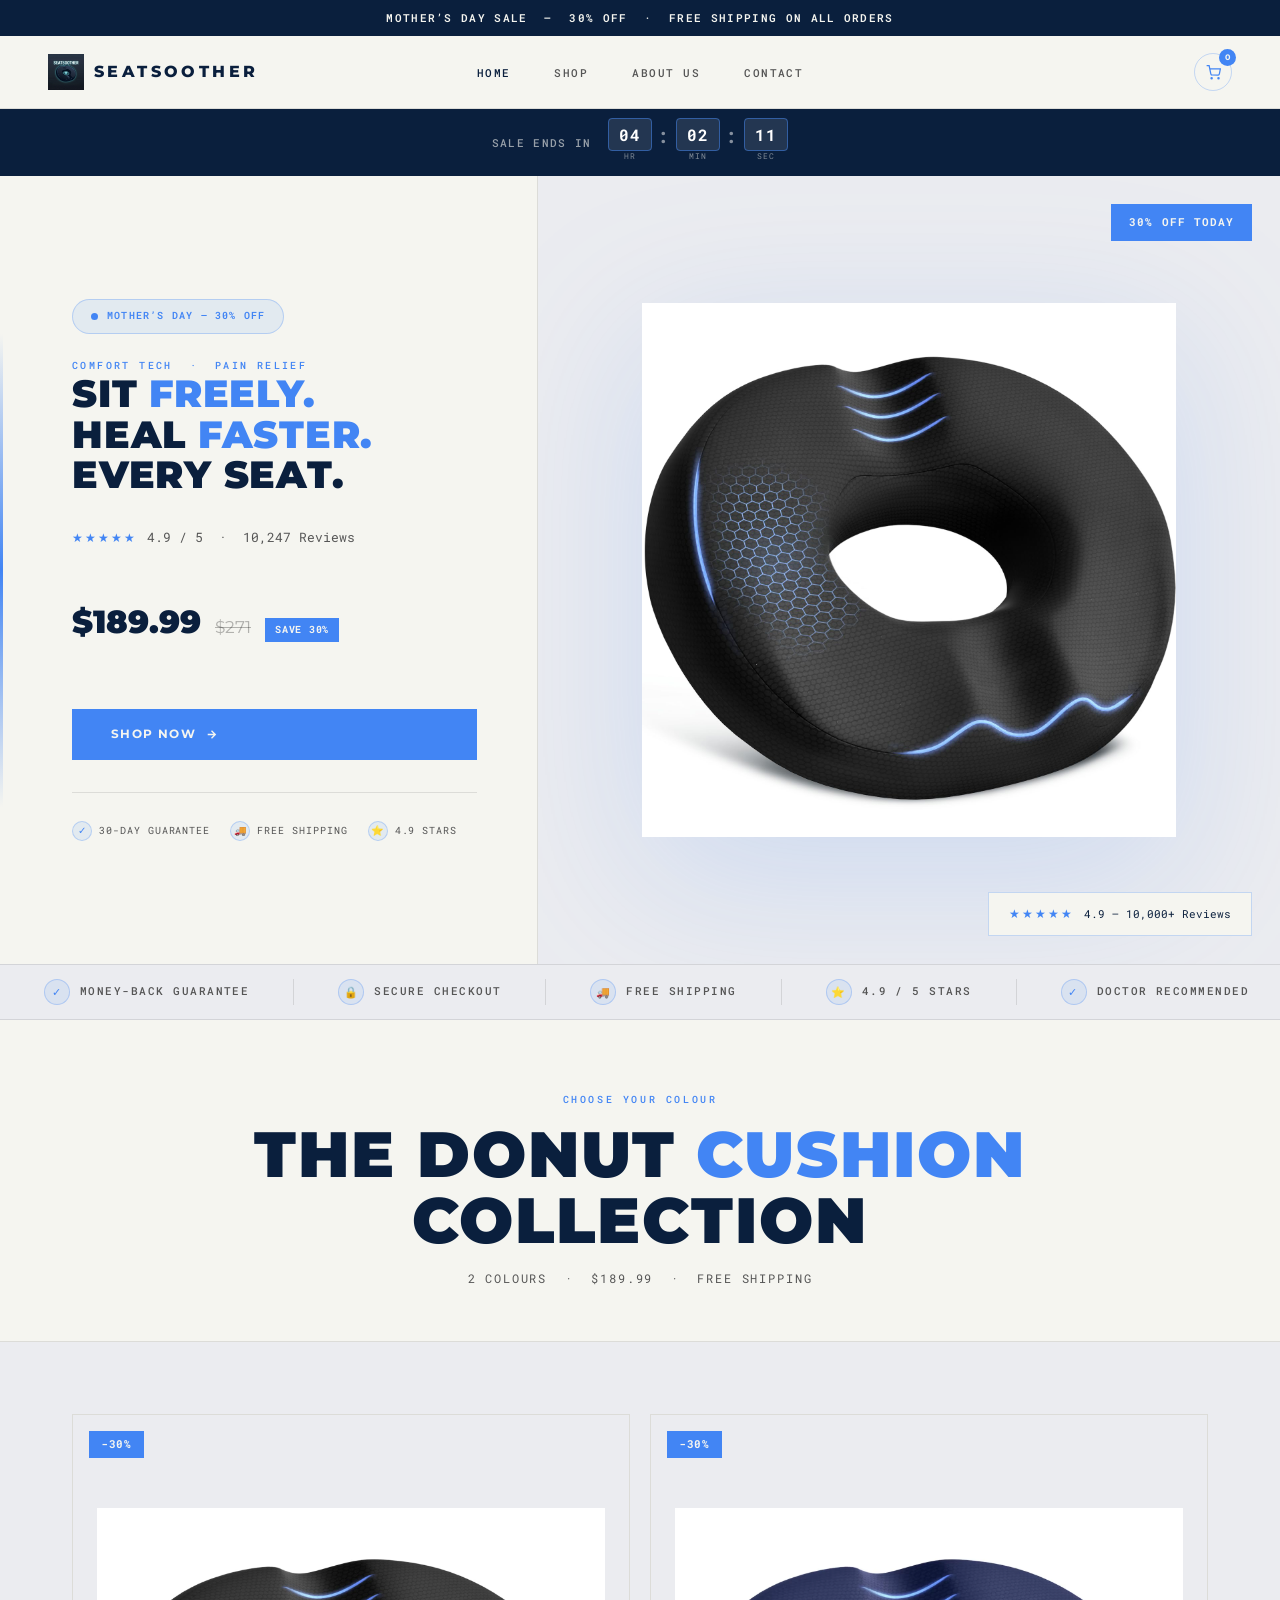
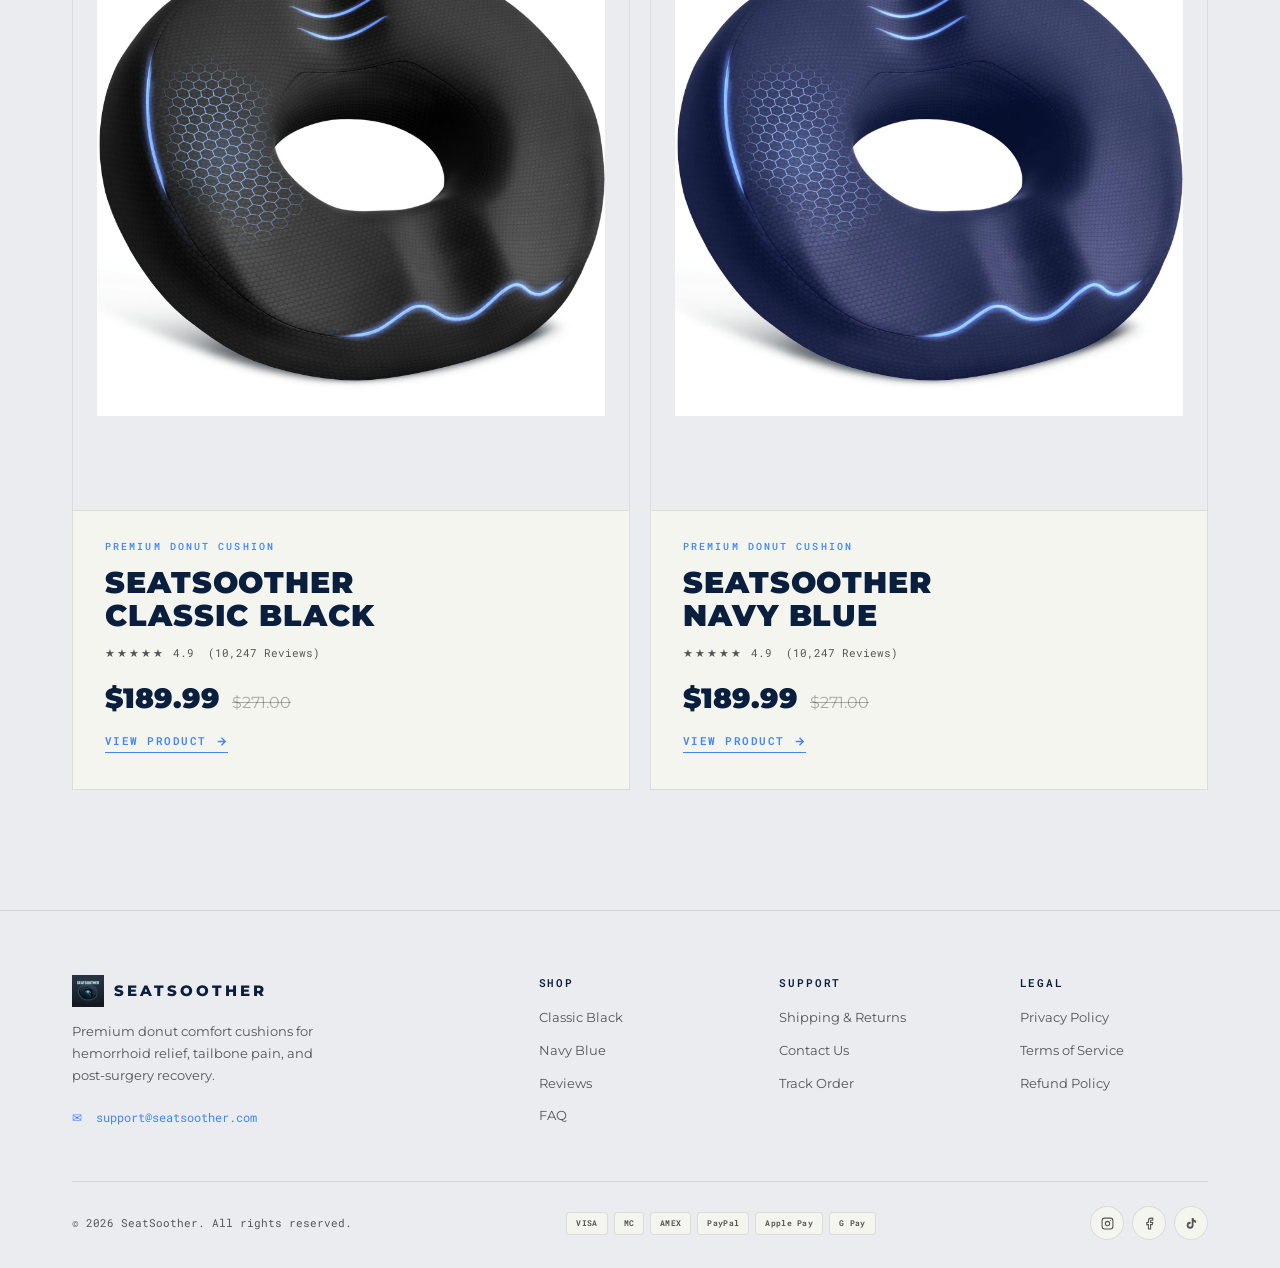
==== index.html @ 5a7e80be "Initial commit: SeatSoother e-commerce website Co-Authored-By: Claude Sonnet 4.6 <noreply@anthropic." ====
<!DOCTYPE html>
<html lang="en">
<head>
  <meta charset="UTF-8" />
  <meta name="viewport" content="width=device-width, initial-scale=1.0" />
  <title>SeatSoother | Premium Donut Cushion — Sit Freely, Heal Faster</title>
  <meta name="description" content="Shop SeatSoother — Medical-grade memory foam donut cushion for hemorrhoid relief, tailbone pain, and post-surgery recovery. Free shipping. 30-day guarantee." />
  <link rel="preconnect" href="https://fonts.googleapis.com" />
  <link rel="preconnect" href="https://fonts.gstatic.com" crossorigin />
  <link href="https://fonts.googleapis.com/css2?family=Montserrat:wght@400;500;600;700;800;900&family=Roboto+Mono:wght@400;500;600&display=swap" rel="stylesheet" />
  <link rel="stylesheet" href="styles.css" />
</head>
<body>

<!-- ═══ ANNOUNCEMENT BAR ═══ -->
<div class="ann-bar">
  Mother&rsquo;s Day Sale &nbsp;&mdash;&nbsp; 30% OFF &nbsp;&middot;&nbsp; Free Shipping on All Orders
</div>

<!-- ═══ NAVBAR ═══ -->
<nav class="navbar">
  <div class="navbar-inner">
    <a href="index.html" class="nav-logo">
      <img src="Brand_assets/Logo1.PNG.png" alt="SeatSoother" />
      <span class="nav-logo-text">SeatSoother</span>
    </a>
    <ul class="nav-links">
      <li><a href="index.html" class="active">Home</a></li>
      <li><a href="index.html">Shop</a></li>
      <li><a href="about.html">About Us</a></li>
      <li><a href="contact.html">Contact</a></li>
    </ul>
    <div class="nav-actions">
      <a href="#collection" class="nav-cart" aria-label="Cart">
        <svg width="15" height="15" viewBox="0 0 24 24" fill="none" stroke="currentColor" stroke-width="2"><circle cx="9" cy="21" r="1"/><circle cx="20" cy="21" r="1"/><path d="M1 1h4l2.68 13.39a2 2 0 0 0 2 1.61h9.72a2 2 0 0 0 2-1.61L23 6H6"/></svg>
        <span class="nav-cart-badge" id="cartCount">0</span>
      </a>
      <button class="hamburger" id="hamburger" aria-label="Open menu">
        <span></span><span></span><span></span>
      </button>
    </div>
  </div>
</nav>

<!-- ═══ MOBILE NAV ═══ -->
<div class="mobile-nav" id="mobileNav">
  <button class="mobile-close" id="mobileClose">&times;</button>
  <a href="index.html" class="mobile-link">Home</a>
  <a href="index.html" class="mobile-link">Shop</a>
  <a href="about.html" class="mobile-link">About Us</a>
  <a href="contact.html" class="mobile-link">Contact</a>
  <a href="#collection" class="btn btn-blue mobile-link" style="margin-top:10px;font-size:1.4rem;padding:16px 44px;">Shop Now</a>
</div>

<!-- ═══ COUNTDOWN ═══ -->
<div class="cd-banner">
  <span class="cd-label">Sale Ends In</span>
  <div class="cd-timer">
    <div><span class="cd-unit" id="cd-h">04</span><div class="cd-unit-label">HR</div></div>
    <span class="cd-sep" style="font-size:2rem;margin-bottom:14px;">:</span>
    <div><span class="cd-unit" id="cd-m">02</span><div class="cd-unit-label">MIN</div></div>
    <span class="cd-sep" style="font-size:2rem;margin-bottom:14px;">:</span>
    <div><span class="cd-unit" id="cd-s">14</span><div class="cd-unit-label">SEC</div></div>
  </div>
</div>

<!-- ████████████████  HERO  ████████████████ -->
<section class="hero">

  <!-- WAVE ANIMATION (behind everything) -->
  <div class="hero-wave-bg" aria-hidden="true">

    <!-- Wave 1 — slow, primary, drifts left -->
    <svg class="wave-svg wl-1" viewBox="0 0 2880 100" preserveAspectRatio="none" xmlns="http://www.w3.org/2000/svg">
      <path d="M0,50 C480,15 960,85 1440,50 C1920,15 2400,85 2880,50"
            fill="none" stroke="#4285F4" stroke-width="2"/>
    </svg>

    <!-- Wave 2 — medium, drifts right (reversed) -->
    <svg class="wave-svg wl-2" viewBox="0 0 2880 100" preserveAspectRatio="none" xmlns="http://www.w3.org/2000/svg">
      <path d="M0,50 C480,85 960,15 1440,50 C1920,85 2400,15 2880,50"
            fill="none" stroke="#4285F4" stroke-width="1.5"/>
    </svg>

    <!-- Wave 3 — fast, high-frequency, drifts left -->
    <svg class="wave-svg wl-3" viewBox="0 0 2880 100" preserveAspectRatio="none" xmlns="http://www.w3.org/2000/svg">
      <path d="M0,50 C240,25 480,75 720,50 C960,25 1200,75 1440,50 C1680,25 1920,75 2160,50 C2400,25 2640,75 2880,50"
            fill="none" stroke="#4285F4" stroke-width="1.2"/>
    </svg>

  </div>

  <!-- LEFT PANEL -->
  <div class="hero-left">

    <div class="hero-sale-badge">Mother&rsquo;s Day &mdash; 30% Off</div>

    <p class="hero-eyebrow">Comfort Tech &nbsp;&middot;&nbsp; Pain Relief</p>

    <div class="hero-body">
      <h1 class="hero-title">
        Sit <span>Freely.</span><br />
        Heal <span>Faster.</span><br />
        Every Seat.
      </h1>

      <div class="prod-rating" style="margin-bottom:0;">
        <span class="stars">&#9733;&#9733;&#9733;&#9733;&#9733;</span>
        <span style="font-size:1.25rem;">4.9 / 5 &nbsp;&middot;&nbsp; 10,247 Reviews</span>
      </div>

      <div style="display:flex;align-items:baseline;gap:14px;margin:16px 0 28px;">
        <span style="font-family:var(--font);font-size:3.2rem;font-weight:900;color:var(--dark-blue);">$189.99</span>
        <span style="font-size:1.7rem;color:rgba(0,0,0,.28);text-decoration:line-through;">$271</span>
        <span class="price-save">SAVE 30%</span>
      </div>

      <a href="#collection" class="btn btn-blue" style="font-size:1.15rem;padding:15px 38px;">
        Shop Now
        <svg width="13" height="13" viewBox="0 0 24 24" fill="none" stroke="currentColor" stroke-width="2.5"><path d="M5 12h14M12 5l7 7-7 7"/></svg>
      </a>
    </div>

    <div class="hero-trust-row">
      <div class="hero-trust-item">
        <span class="hti-dot">&#10003;</span>30-Day Guarantee
      </div>
      <div class="hero-trust-item">
        <span class="hti-dot">&#128666;</span>Free Shipping
      </div>
      <div class="hero-trust-item">
        <span class="hti-dot">&#11088;</span>4.9 Stars
      </div>
    </div>

  </div>

  <!-- RIGHT PANEL -->
  <div class="hero-right">
    <img src="Brand_assets/H51704bd836974f58a15858bb623bf6bb6.jpg"
         alt="SeatSoother Donut Cushion — Black"
         class="hero-product-img" />
    <div class="hero-badge">30% Off Today</div>
    <div class="hero-rating">
      <span class="stars">&#9733;&#9733;&#9733;&#9733;&#9733;</span>
      <span>4.9 &mdash; 10,000+ Reviews</span>
    </div>
  </div>

</section>

<!-- ═══ TRUST MARQUEE ═══ -->
<div class="trust-bar" aria-hidden="true">
  <div class="trust-track">
    <div class="trust-item"><div class="trust-icon">&#10003;</div> Money-Back Guarantee</div>
    <div class="trust-item"><div class="trust-icon">&#128274;</div> Secure Checkout</div>
    <div class="trust-item"><div class="trust-icon">&#128666;</div> Free Shipping</div>
    <div class="trust-item"><div class="trust-icon">&#11088;</div> 4.9 / 5 Stars</div>
    <div class="trust-item"><div class="trust-icon">&#10003;</div> Doctor Recommended</div>
    <div class="trust-item"><div class="trust-icon">&#9854;</div> Machine Washable</div>
    <div class="trust-item"><div class="trust-icon">&#10003;</div> Money-Back Guarantee</div>
    <div class="trust-item"><div class="trust-icon">&#128274;</div> Secure Checkout</div>
    <div class="trust-item"><div class="trust-icon">&#128666;</div> Free Shipping</div>
    <div class="trust-item"><div class="trust-icon">&#11088;</div> 4.9 / 5 Stars</div>
    <div class="trust-item"><div class="trust-icon">&#10003;</div> Doctor Recommended</div>
    <div class="trust-item"><div class="trust-icon">&#9854;</div> Machine Washable</div>
  </div>
</div>

<!-- ████████████████  COLLECTION  ████████████████ -->
<div id="collection" class="coll-header">
  <div class="container">
    <p class="section-eyebrow" style="margin-bottom:12px;">Choose Your Colour</p>
    <h2 class="coll-title">The Donut <span>Cushion</span><br />Collection</h2>
    <p class="coll-sub">2 Colours &nbsp;&middot;&nbsp; $189.99 &nbsp;&middot;&nbsp; Free Shipping</p>
  </div>
</div>

<section class="coll-section">
  <div class="container">
    <div class="coll-grid">

      <!-- BLACK -->
      <a href="product.html?color=black" class="coll-card fade-up">
        <div class="coll-card-img">
          <img src="Brand_assets/H51704bd836974f58a15858bb623bf6bb6.jpg" alt="SeatSoother — Classic Black" />
          <span class="coll-badge">-30%</span>
        </div>
        <div class="coll-card-body">
          <p class="coll-card-eyebrow">Premium Donut Cushion</p>
          <h2 class="coll-card-name">SeatSoother<br />Classic Black</h2>
          <div class="coll-card-stars">
            <span class="coll-stars-glyphs">&#9733;&#9733;&#9733;&#9733;&#9733;</span>
            <span>4.9 &nbsp;(10,247 Reviews)</span>
          </div>
          <div class="coll-card-price">
            <span class="coll-price-now">$189.99</span>
            <span class="coll-price-was">$271.00</span>
          </div>
          <span class="coll-card-cta">
            View Product
            <svg width="13" height="13" viewBox="0 0 24 24" fill="none" stroke="currentColor" stroke-width="2.5"><path d="M5 12h14M12 5l7 7-7 7"/></svg>
          </span>
        </div>
      </a>

      <!-- BLUE -->
      <a href="product.html?color=blue" class="coll-card fade-up">
        <div class="coll-card-img">
          <img src="Brand_assets/H90ec0ec1be46449ca5e40d7792b52ae0Y.avif" alt="SeatSoother — Navy Blue" />
          <span class="coll-badge">-30%</span>
        </div>
        <div class="coll-card-body">
          <p class="coll-card-eyebrow">Premium Donut Cushion</p>
          <h2 class="coll-card-name">SeatSoother<br />Navy Blue</h2>
          <div class="coll-card-stars">
            <span class="coll-stars-glyphs">&#9733;&#9733;&#9733;&#9733;&#9733;</span>
            <span>4.9 &nbsp;(10,247 Reviews)</span>
          </div>
          <div class="coll-card-price">
            <span class="coll-price-now">$189.99</span>
            <span class="coll-price-was">$271.00</span>
          </div>
          <span class="coll-card-cta">
            View Product
            <svg width="13" height="13" viewBox="0 0 24 24" fill="none" stroke="currentColor" stroke-width="2.5"><path d="M5 12h14M12 5l7 7-7 7"/></svg>
          </span>
        </div>
      </a>

    </div>
  </div>
</section>

<!-- ═══ FOOTER ═══ -->
<footer>
  <div class="footer-inner">
    <div class="footer-grid">
      <div>
        <div class="footer-logo">
          <img src="Brand_assets/Logo1.PNG.png" alt="SeatSoother" />
          <span class="footer-logo-text">SeatSoother</span>
        </div>
        <p class="footer-desc">Premium donut comfort cushions for hemorrhoid relief, tailbone pain, and post-surgery recovery.</p>
        <a href="mailto:support@seatsoother.com" class="footer-email">&#9993;&nbsp; support@seatsoother.com</a>
      </div>
      <div>
        <p class="footer-col-title">Shop</p>
        <div class="footer-col-links">
          <a href="product.html?color=black">Classic Black</a>
          <a href="product.html?color=blue">Navy Blue</a>
          <a href="product.html?color=black#reviews">Reviews</a>
          <a href="product.html?color=black#faq">FAQ</a>
        </div>
      </div>
      <div>
        <p class="footer-col-title">Support</p>
        <div class="footer-col-links">
          <a href="#">Shipping &amp; Returns</a>
          <a href="contact.html">Contact Us</a>
          <a href="#">Track Order</a>
        </div>
      </div>
      <div>
        <p class="footer-col-title">Legal</p>
        <div class="footer-col-links">
          <a href="#">Privacy Policy</a>
          <a href="#">Terms of Service</a>
          <a href="#">Refund Policy</a>
        </div>
      </div>
    </div>
    <div class="footer-bottom">
      <p class="footer-copy">&copy; 2026 SeatSoother. All rights reserved.</p>
      <div class="payment-icons">
        <span class="payment-icon">VISA</span>
        <span class="payment-icon">MC</span>
        <span class="payment-icon">AMEX</span>
        <span class="payment-icon">PayPal</span>
        <span class="payment-icon">Apple Pay</span>
        <span class="payment-icon">G Pay</span>
      </div>
      <div class="footer-socials">
        <a href="#" class="social-btn" aria-label="Instagram">
          <svg width="13" height="13" viewBox="0 0 24 24" fill="none" stroke="currentColor" stroke-width="2"><rect x="2" y="2" width="20" height="20" rx="5"/><circle cx="12" cy="12" r="4"/><circle cx="17.5" cy="6.5" r="1" fill="currentColor" stroke="none"/></svg>
        </a>
        <a href="#" class="social-btn" aria-label="Facebook">
          <svg width="13" height="13" viewBox="0 0 24 24" fill="none" stroke="currentColor" stroke-width="2"><path d="M18 2h-3a5 5 0 0 0-5 5v3H7v4h3v8h4v-8h3l1-4h-4V7a1 1 0 0 1 1-1h3z"/></svg>
        </a>
        <a href="#" class="social-btn" aria-label="TikTok">
          <svg width="13" height="13" viewBox="0 0 24 24" fill="currentColor"><path d="M19.59 6.69a4.83 4.83 0 01-3.77-4.25V2h-3.45v13.67a2.89 2.89 0 01-2.88 2.5 2.89 2.89 0 01-2.89-2.89 2.89 2.89 0 012.89-2.89c.28 0 .54.04.79.1V9.01a6.33 6.33 0 00-.79-.05 6.34 6.34 0 00-6.34 6.34 6.34 6.34 0 006.34 6.34 6.34 6.34 0 006.33-6.34V8.86a8.17 8.17 0 004.79 1.54V6.96a4.85 4.85 0 01-1.02-.27z"/></svg>
        </a>
      </div>
    </div>
  </div>
</footer>

<!-- STICKY MOBILE CTA -->
<div class="sticky-cta">
  <a href="#collection" class="btn btn-blue" style="font-size:1.15rem;">Shop Now &mdash; $189.99</a>
</div>

<script>
(function () {
  'use strict';

  /* ── Countdown ── */
  var CD_KEY = 'ss_cd_end';
  var stored = localStorage.getItem(CD_KEY);
  var end;
  if (stored && parseInt(stored, 10) > Date.now()) {
    end = new Date(parseInt(stored, 10));
  } else {
    end = new Date(Date.now() + 4 * 3600000 + 2 * 60000 + 14000);
    localStorage.setItem(CD_KEY, end.getTime().toString());
  }
  function tick() {
    var diff = Math.max(0, end - Date.now());
    document.getElementById('cd-h').textContent = String(Math.floor(diff / 3600000)).padStart(2, '0');
    document.getElementById('cd-m').textContent = String(Math.floor((diff % 3600000) / 60000)).padStart(2, '0');
    document.getElementById('cd-s').textContent = String(Math.floor((diff % 60000) / 1000)).padStart(2, '0');
  }
  tick(); setInterval(tick, 1000);

  /* ── Cart badge ── */
  document.getElementById('cartCount').textContent = localStorage.getItem('ss_cart') || '0';

  /* ── Mobile nav ── */
  document.getElementById('hamburger').addEventListener('click', function () { document.getElementById('mobileNav').classList.add('active'); });
  document.getElementById('mobileClose').addEventListener('click', function () { document.getElementById('mobileNav').classList.remove('active'); });
  document.querySelectorAll('.mobile-link').forEach(function (l) { l.addEventListener('click', function () { document.getElementById('mobileNav').classList.remove('active'); }); });

  /* ── Scroll reveal ── */
  var observer = new IntersectionObserver(function (entries) {
    entries.forEach(function (entry, i) {
      if (entry.isIntersecting) {
        setTimeout(function () { entry.target.classList.add('visible'); }, i * 120);
        observer.unobserve(entry.target);
      }
    });
  }, { threshold: 0.06 });
  document.querySelectorAll('.fade-up').forEach(function (el) { observer.observe(el); });
})();
</script>
</body>
</html>
---- styles.css ----
/* ── RESET ── */
*, *::before, *::after { box-sizing: border-box; margin: 0; padding: 0; }

/* ── COLOR SWATCHES ── */
.color-row { display: flex; align-items: center; gap: 12px; margin-bottom: 24px; flex-wrap: wrap; }
.color-row-label { font-family: var(--mono); font-size: 1rem; letter-spacing: .16em; text-transform: uppercase; color: var(--muted); margin-right: 4px; }
.swatch { width: 32px; height: 32px; border-radius: 50%; border: 2.5px solid transparent; cursor: pointer; transition: transform .2s; outline: 2.5px solid transparent; outline-offset: 3px; flex-shrink: 0; }
.swatch.active { outline-color: var(--blue); }
.swatch:hover { transform: scale(1.12); }
.swatch-black { background: #111; }
.swatch-navy  { background: var(--dark-blue); }
.color-selected-name { font-family: var(--mono); font-size: 1.15rem; color: var(--dark-blue); font-weight: 600; }

:root {
  --blue:      #4285F4;
  --dark-blue: #0A1F3D;
  --white:     #F5F5F0;
  --black:     #000000;
  --grey:      #ebecf0;
  --blue-dim:  rgba(66,133,244,.1);
  --blue-mid:  rgba(66,133,244,.3);
  --muted:     #555555;
  --border:    rgba(0,0,0,.1);
  --border-b:  rgba(66,133,244,.28);
  --font:      'Montserrat', sans-serif;
  --mono:      'Roboto Mono', monospace;
}

html { scroll-behavior: smooth; font-size: 10px; }
body {
  background: var(--white);
  color: var(--black);
  font-family: var(--font);
  font-size: 1.5rem;
  font-weight: 400;
  line-height: 1.65;
  overflow-x: hidden;
  -webkit-font-smoothing: antialiased;
}
a { color: inherit; text-decoration: none; transition: opacity .2s; }
img { display: block; max-width: 100%; }
ul { list-style: none; }

/* ── ANNOUNCEMENT BAR ── */
.ann-bar {
  background: var(--dark-blue);
  color: var(--white);
  text-align: center;
  padding: 9px 16px;
  font-family: var(--mono);
  font-size: 1.1rem;
  font-weight: 600;
  letter-spacing: .12em;
  text-transform: uppercase;
}

/* ── NAVBAR ── */
.navbar {
  background: var(--white);
  border-bottom: 1px solid var(--border);
  position: sticky;
  top: 0;
  z-index: 500;
}
.navbar-inner {
  max-width: 1360px;
  margin: 0 auto;
  padding: 0 48px;
  display: flex;
  align-items: center;
  justify-content: space-between;
  height: 72px;
}
.nav-logo { display: flex; align-items: center; gap: 10px; min-width: 180px; }
.nav-logo img { height: 36px; width: auto; }
.nav-logo-text {
  font-family: var(--font);
  font-size: 1.55rem;
  font-weight: 800;
  letter-spacing: .22em;
  text-transform: uppercase;
  color: var(--dark-blue);
}
.nav-links {
  display: flex;
  gap: 44px;
  position: absolute;
  left: 50%;
  transform: translateX(-50%);
}
.nav-links a {
  font-family: var(--mono);
  font-size: 1.05rem;
  font-weight: 500;
  letter-spacing: .14em;
  text-transform: uppercase;
  color: var(--muted);
  transition: color .2s;
}
.nav-links a:hover, .nav-links a.active { color: var(--dark-blue); opacity: 1; }
.nav-actions { display: flex; align-items: center; gap: 16px; min-width: 180px; justify-content: flex-end; }
.nav-cart {
  width: 38px; height: 38px;
  border: 1.5px solid var(--border-b);
  border-radius: 50%;
  display: flex; align-items: center; justify-content: center;
  color: var(--blue);
  position: relative;
  transition: border-color .2s;
}
.nav-cart:hover { border-color: var(--blue); opacity: 1; }
.nav-cart-badge {
  position: absolute; top: -5px; right: -5px;
  background: var(--blue);
  color: var(--white);
  font-size: .8rem; font-weight: 700;
  width: 17px; height: 17px;
  border-radius: 50%;
  display: flex; align-items: center; justify-content: center;
}
.hamburger { display: none; flex-direction: column; gap: 5px; background: none; border: none; padding: 4px; cursor: pointer; }
.hamburger span { width: 22px; height: 1.5px; background: var(--dark-blue); border-radius: 2px; display: block; }

/* ── COUNTDOWN ── */
.cd-banner {
  background: var(--dark-blue);
  color: var(--white);
  padding: 10px 16px;
  display: flex; align-items: center; justify-content: center;
  gap: 16px;
  font-family: var(--mono);
  font-size: 1.1rem;
  font-weight: 600;
  letter-spacing: .12em;
  text-transform: uppercase;
}
.cd-label { color: rgba(245,245,240,.6); font-weight: 500; }
.cd-timer { display: flex; align-items: center; gap: 5px; }
.cd-unit {
  background: rgba(255,255,255,.1);
  border: 1px solid rgba(66,133,244,.5);
  border-radius: 4px;
  padding: 5px 10px;
  font-size: 1.6rem;
  font-weight: 700;
  color: #fff;
  min-width: 36px;
  text-align: center;
}
.cd-sep { color: rgba(255,255,255,.5); }
.cd-unit-label { font-size: .8rem; font-weight: 400; letter-spacing: .14em; color: rgba(245,245,240,.5); text-align: center; margin-top: 2px; }

/* ── HERO ── */
.hero {
  display: flex;
  height: calc(100vh - 112px);
  min-height: 540px;
  max-height: 900px;
  overflow: hidden;
  position: relative;
}
.hero-left {
  width: 42%;
  background: var(--white);
  border-right: 1px solid var(--border);
  display: flex;
  flex-direction: column;
  justify-content: center;
  gap: 0;
  padding: 60px 60px 60px 72px;
  flex-shrink: 0;
  position: relative;
  z-index: 1;
}

/* ── HERO WAVE ANIMATION ── */
.hero-wave-bg { position: absolute; inset: 0; overflow: hidden; pointer-events: none; z-index: 0; }
.wave-svg { position: absolute; width: 200%; left: 0; height: 100px; }
.wl-1 { top: 16%; opacity: .11; animation: wdrift 18s linear infinite; }
.wl-2 { top: 48%; opacity: .08; animation: wdrift 13s linear infinite reverse; }
.wl-3 { top: 74%; opacity: .06; animation: wdrift  9s linear infinite; }
@keyframes wdrift { from { transform: translateX(0); } to { transform: translateX(-50%); } }

/* ── HERO SALE BADGE ── */
.hero-sale-badge { display: inline-flex; align-items: center; gap: 9px; background: var(--blue-dim); border: 1px solid var(--border-b); padding: 8px 18px; border-radius: 100px; font-family: var(--mono); font-size: 1rem; font-weight: 600; letter-spacing: .12em; text-transform: uppercase; color: var(--blue); margin-bottom: 24px; width: fit-content; }
.hero-sale-badge::before { content: ''; width: 7px; height: 7px; background: var(--blue); border-radius: 50%; flex-shrink: 0; }

/* ── HERO TRUST ROW ── */
.hero-trust-row { display: flex; gap: 20px; flex-wrap: wrap; margin-top: 32px; padding-top: 28px; border-top: 1px solid var(--border); }
.hero-trust-item { display: flex; align-items: center; gap: 7px; font-family: var(--mono); font-size: .95rem; color: var(--muted); letter-spacing: .1em; text-transform: uppercase; }
.hti-dot { width: 20px; height: 20px; background: var(--blue-dim); border: 1px solid var(--border-b); border-radius: 50%; display: flex; align-items: center; justify-content: center; color: var(--blue); font-size: 1rem; flex-shrink: 0; }
.hero-left::before {
  content: '';
  position: absolute;
  left: 0; top: 20%; bottom: 20%;
  width: 3px;
  background: linear-gradient(to bottom, transparent, var(--blue), transparent);
}
.hero-side-tab {
  position: absolute;
  left: -44px; top: 50%;
  transform: translateY(-50%) rotate(-90deg);
  background: var(--blue);
  color: var(--white);
  font-family: var(--mono);
  font-size: .9rem;
  font-weight: 600;
  letter-spacing: .22em;
  text-transform: uppercase;
  padding: 8px 24px;
  white-space: nowrap;
  z-index: 10;
  cursor: pointer;
}
.hero-eyebrow {
  font-family: var(--mono);
  font-size: 1rem;
  font-weight: 500;
  letter-spacing: .24em;
  text-transform: uppercase;
  color: var(--blue);
}
.hero-body { display: flex; flex-direction: column; gap: 32px; }
.hero-title {
  font-family: var(--font);
  font-size: clamp(2.8rem, 3vw, 5rem);
  font-weight: 900;
  line-height: 1.05;
  letter-spacing: .02em;
  text-transform: uppercase;
  color: var(--dark-blue);
}
.hero-title span { color: var(--blue); }
.hero-cta-row { display: flex; align-items: center; gap: 22px; flex-wrap: wrap; }
.hero-meta {
  font-family: var(--mono);
  font-size: .95rem;
  letter-spacing: .12em;
  text-transform: uppercase;
  color: var(--muted);
  line-height: 1.8;
}
.hero-right {
  flex: 1;
  background: var(--grey);
  display: flex; align-items: center; justify-content: center;
  position: relative;
  overflow: hidden;
  z-index: 1;
}
.hero-right::before {
  content: '';
  position: absolute;
  width: 60%; height: 60%;
  background: radial-gradient(circle, rgba(66,133,244,.13) 0%, transparent 70%);
  border-radius: 50%;
}
.hero-product-img {
  position: relative;
  z-index: 2;
  width: 72%;
  max-width: 540px;
  object-fit: contain;
  filter: drop-shadow(0 40px 80px rgba(66,133,244,.18));
  animation: float 6s ease-in-out infinite;
}
@keyframes float { 0%, 100% { transform: translateY(0); } 50% { transform: translateY(-12px); } }
.hero-badge {
  position: absolute; top: 28px; right: 28px;
  background: var(--blue);
  color: var(--white);
  font-family: var(--mono);
  font-size: 1.05rem; font-weight: 700;
  padding: 10px 18px;
  letter-spacing: .1em;
  text-transform: uppercase;
  z-index: 3;
}
.hero-rating {
  position: absolute; bottom: 28px; right: 28px;
  background: var(--white);
  border: 1px solid var(--border-b);
  padding: 11px 20px;
  display: flex; align-items: center; gap: 10px;
  font-family: var(--mono); font-size: 1.1rem;
  color: var(--dark-blue);
  z-index: 3;
}
.stars { color: var(--blue); letter-spacing: 2px; font-size: 1.2rem; }

/* ── BUTTONS ── */
.btn {
  font-family: var(--font);
  font-size: 1.1rem;
  font-weight: 700;
  letter-spacing: .12em;
  text-transform: uppercase;
  padding: 14px 32px;
  cursor: pointer;
  display: inline-flex; align-items: center; gap: 9px;
  border: 1.5px solid transparent;
  transition: all .22s ease;
  white-space: nowrap;
}
.btn-blue { background: var(--blue); color: var(--white); border-color: var(--blue); }
.btn-blue:hover { background: #3373e3; border-color: #3373e3; opacity: 1; }
.btn-outline-blue { background: transparent; color: var(--blue); border-color: var(--blue); }
.btn-outline-blue:hover { background: var(--blue-dim); opacity: 1; }
.btn-dark { background: var(--dark-blue); color: var(--white); border-color: var(--dark-blue); }
.btn-dark:hover { background: #0d2a52; border-color: #0d2a52; opacity: 1; }
.btn-outline-dark { background: transparent; color: var(--dark-blue); border-color: rgba(10,31,61,.3); }
.btn-outline-dark:hover { border-color: var(--dark-blue); opacity: 1; }

/* ── TRUST MARQUEE ── */
.trust-bar {
  background: var(--grey);
  border-top: 1px solid var(--border);
  border-bottom: 1px solid var(--border);
  overflow: hidden;
  padding: 14px 0;
}
.trust-track { display: flex; animation: marquee 34s linear infinite; white-space: nowrap; }
.trust-track:hover { animation-play-state: paused; }
@keyframes marquee { from { transform: translateX(0); } to { transform: translateX(-50%); } }
.trust-item {
  display: inline-flex; align-items: center; gap: 10px;
  padding: 0 44px;
  font-family: var(--mono); font-size: 1.05rem; font-weight: 500;
  letter-spacing: .14em; text-transform: uppercase;
  color: var(--muted);
  border-right: 1px solid var(--border);
  flex-shrink: 0;
}
.trust-icon {
  width: 26px; height: 26px;
  background: var(--blue-dim);
  border: 1px solid var(--border-b);
  border-radius: 50%;
  display: flex; align-items: center; justify-content: center;
  color: var(--blue); font-size: 1.1rem; flex-shrink: 0;
}

/* ── HELPERS ── */
.container { max-width: 1240px; margin: 0 auto; padding: 0 52px; }
.section { padding: 110px 0; }
.section-eyebrow {
  font-family: var(--mono);
  font-size: 1rem; font-weight: 500;
  letter-spacing: .26em; text-transform: uppercase;
  color: var(--blue); margin-bottom: 14px;
}
.section-title {
  font-family: var(--font);
  font-size: clamp(3rem, 4vw, 5rem);
  font-weight: 900;
  text-transform: uppercase;
  letter-spacing: .02em;
  line-height: 1.04;
  color: var(--dark-blue);
}
.section-title span { color: var(--blue); }
.section-header { text-align: center; margin-bottom: 72px; }

/* ── ANATOMY / FEATURES ── */
.anatomy-section { background: var(--grey); }
.anatomy-grid { display: grid; grid-template-columns: 1fr 1fr; gap: 80px; align-items: center; }
.anatomy-img-wrap {
  position: relative;
  border: 1px solid var(--border);
  background: var(--white);
  padding: 10px;
}
.anatomy-img-wrap img { width: 100%; }
.anatomy-img-wrap::after {
  content: '';
  position: absolute; inset: 0;
  background: linear-gradient(135deg, rgba(66,133,244,.05) 0%, transparent 60%);
  pointer-events: none;
}
.anatomy-features { display: flex; flex-direction: column; gap: 28px; }
.anat-feat {
  display: flex; gap: 18px; align-items: flex-start;
  padding: 24px;
  background: var(--white);
  border: 1px solid var(--border);
  border-left: 3px solid var(--blue);
  transition: background .25s;
}
.anat-feat:hover { background: var(--grey); }
.anat-num { font-family: var(--mono); font-size: 2.2rem; font-weight: 600; color: var(--blue); line-height: 1; flex-shrink: 0; }
.anat-feat h3 { font-size: 1.4rem; font-weight: 700; text-transform: uppercase; letter-spacing: .06em; color: var(--dark-blue); margin-bottom: 6px; }
.anat-feat p { font-size: 1.3rem; color: var(--muted); line-height: 1.75; }

/* ── USE CASES ── */
.use-cases-section { background: var(--white); }
.use-cases-img-wrap { position: relative; border: 1px solid var(--border); overflow: hidden; }
.use-cases-img-wrap img { width: 100%; }
.use-cases-img-wrap::before {
  content: '';
  position: absolute; inset: 0;
  background: linear-gradient(to bottom, transparent 60%, rgba(10,31,61,.55) 100%);
  z-index: 1;
}
.use-cases-caption {
  position: absolute; bottom: 0; left: 0; right: 0; z-index: 2;
  padding: 28px 36px;
  display: flex; align-items: center; justify-content: space-between; flex-wrap: wrap; gap: 14px;
}
.use-cases-caption p { font-family: var(--mono); font-size: 1.1rem; color: var(--white); letter-spacing: .12em; text-transform: uppercase; }
.use-tag { background: var(--blue-dim); border: 1px solid var(--border-b); color: var(--blue); font-family: var(--mono); font-size: 1rem; font-weight: 500; padding: 6px 14px; letter-spacing: .1em; text-transform: uppercase; }
.use-cards { display: grid; grid-template-columns: repeat(3, 1fr); gap: 2px; margin-top: 2px; }
.use-card { background: var(--grey); border: 1px solid var(--border); padding: 36px 28px; text-align: center; transition: background .25s; }
.use-card:hover { background: var(--white); }
.use-card-icon { width: 56px; height: 56px; border: 1.5px solid var(--border-b); border-radius: 50%; background: var(--blue-dim); display: flex; align-items: center; justify-content: center; color: var(--blue); font-size: 2.2rem; margin: 0 auto 18px; }
.use-card h3 { font-size: 1.4rem; font-weight: 700; text-transform: uppercase; letter-spacing: .06em; color: var(--dark-blue); margin-bottom: 8px; }
.use-card p { font-size: 1.3rem; color: var(--muted); line-height: 1.75; }

/* ── HOW TO USE ── */
.how-section { background: var(--grey); }
.how-grid { display: grid; grid-template-columns: 1fr 1fr; gap: 80px; align-items: center; }
.how-img-wrap { position: relative; background: var(--white); border: 1px solid var(--border); padding: 10px; }
.how-img-wrap img { width: 100%; }
.how-steps { display: flex; flex-direction: column; gap: 24px; }
.how-step { display: flex; gap: 20px; align-items: flex-start; padding: 22px 24px; border: 1px solid var(--border); background: var(--white); }
.how-step-num { font-family: var(--mono); font-size: 1.6rem; font-weight: 600; color: var(--blue); flex-shrink: 0; width: 32px; }
.how-step h3 { font-size: 1.4rem; font-weight: 700; text-transform: uppercase; letter-spacing: .06em; color: var(--dark-blue); margin-bottom: 6px; }
.how-step p { font-size: 1.3rem; color: var(--muted); line-height: 1.75; }
.how-warning { display: flex; gap: 16px; align-items: flex-start; padding: 20px 22px; background: rgba(220,50,50,.06); border: 1px solid rgba(220,50,50,.18); margin-top: 8px; }
.how-warning-icon { font-size: 2rem; flex-shrink: 0; line-height: 1; }
.how-warning p { font-size: 1.25rem; color: rgba(180,40,40,.9); line-height: 1.7; }

/* ── PRODUCT SECTION ── */
.product-section { background: var(--white); }
.product-grid { display: grid; grid-template-columns: 1fr 1fr; gap: 80px; align-items: center; }
.product-gallery { display: flex; flex-direction: column; gap: 12px; }
.product-main-img { background: var(--grey); border: 1px solid var(--border); aspect-ratio: 1; display: flex; align-items: center; justify-content: center; overflow: hidden; position: relative; cursor: zoom-in; }
.product-main-img::before { content: ''; position: absolute; inset: 0; background: radial-gradient(circle at center, rgba(66,133,244,.09) 0%, transparent 65%); pointer-events: none; }
.product-main-img img { width: 82%; position: relative; z-index: 1; transition: transform .5s ease; }
.product-main-img:hover img { transform: scale(1.05); }
.product-thumbs { display: flex; gap: 10px; }
.product-thumb { flex: 1; background: var(--grey); border: 1.5px solid var(--border); aspect-ratio: 1; display: flex; align-items: center; justify-content: center; cursor: pointer; transition: border-color .2s; padding: 10px; }
.product-thumb.active { border-color: var(--blue); }
.product-thumb:hover { border-color: var(--blue-mid); }
.product-thumb img { width: 100%; }
.prod-eyebrow { font-family: var(--mono); font-size: 1rem; font-weight: 500; letter-spacing: .24em; text-transform: uppercase; color: var(--blue); margin-bottom: 12px; }
.prod-title { font-family: var(--font); font-size: clamp(2.8rem, 3.4vw, 4.8rem); font-weight: 900; text-transform: uppercase; letter-spacing: .02em; line-height: 1.05; color: var(--dark-blue); margin-bottom: 16px; }
.prod-rating { display: flex; align-items: center; gap: 10px; margin-bottom: 22px; font-family: var(--mono); font-size: 1.2rem; color: var(--muted); }
.prod-desc { font-size: 1.4rem; color: var(--muted); line-height: 1.82; margin-bottom: 28px; }
.prod-price { display: flex; align-items: baseline; gap: 14px; margin-bottom: 24px; }
.price-now { font-family: var(--font); font-size: 3.6rem; font-weight: 900; color: var(--dark-blue); }
.price-was { font-size: 1.8rem; color: rgba(0,0,0,.28); text-decoration: line-through; }
.price-save { background: var(--blue); color: var(--white); font-family: var(--mono); font-size: .95rem; font-weight: 700; padding: 4px 10px; letter-spacing: .08em; }
.qty-row { display: flex; align-items: center; gap: 16px; margin-bottom: 26px; }
.qty-label { font-family: var(--mono); font-size: 1rem; letter-spacing: .16em; text-transform: uppercase; color: var(--muted); }
.qty-control { display: flex; align-items: center; border: 1px solid var(--border-b); }
.qty-btn { width: 40px; height: 40px; background: none; border: none; color: var(--blue); font-size: 2.2rem; font-weight: 300; cursor: pointer; display: flex; align-items: center; justify-content: center; transition: background .2s; }
.qty-btn:hover { background: var(--blue-dim); }
.qty-val { width: 52px; text-align: center; font-family: var(--mono); font-size: 1.6rem; font-weight: 600; color: var(--dark-blue); border: none; background: none; border-left: 1px solid var(--border-b); border-right: 1px solid var(--border-b); }
.prod-feats { display: flex; flex-direction: column; gap: 10px; margin-bottom: 32px; }
.prod-feat { display: flex; align-items: flex-start; gap: 12px; font-size: 1.35rem; color: var(--muted); }
.prod-feat-check { width: 20px; height: 20px; border-radius: 50%; background: var(--blue-dim); border: 1px solid var(--border-b); display: flex; align-items: center; justify-content: center; color: var(--blue); font-size: 1rem; flex-shrink: 0; margin-top: 2px; }
.prod-actions { display: flex; gap: 12px; flex-wrap: wrap; }

/* ── REVIEWS ── */
.reviews-section { background: var(--grey); }
.reviews-grid { display: grid; grid-template-columns: repeat(3, 1fr); gap: 20px; margin-bottom: 48px; }
.review-card { background: var(--white); border: 1px solid var(--border); border-top: 2px solid var(--blue); padding: 32px 28px; display: flex; flex-direction: column; gap: 16px; transition: box-shadow .2s; }
.review-card:hover { box-shadow: 0 6px 24px rgba(66,133,244,.1); }
.review-stars { font-size: 1.3rem; letter-spacing: 2px; color: var(--blue); }
.review-text { font-size: 1.35rem; color: var(--muted); line-height: 1.82; font-style: italic; flex: 1; }
.review-author { display: flex; align-items: center; gap: 13px; }
.review-av { width: 42px; height: 42px; background: var(--blue-dim); border: 1px solid var(--border-b); border-radius: 50%; color: var(--blue); display: flex; align-items: center; justify-content: center; font-family: var(--mono); font-size: 1.1rem; font-weight: 600; flex-shrink: 0; }
.review-name { font-size: 1.2rem; font-weight: 700; text-transform: uppercase; letter-spacing: .06em; color: var(--dark-blue); }
.review-role { font-family: var(--mono); font-size: 1.1rem; color: var(--muted); margin-top: 2px; }
.review-stats { display: grid; grid-template-columns: repeat(3, 1fr); border: 1px solid var(--border); background: var(--white); }
.rev-stat { text-align: center; padding: 38px; border-right: 1px solid var(--border); }
.rev-stat:last-child { border-right: none; }
.rev-stat-num { font-family: var(--font); font-size: 4.8rem; font-weight: 900; display: block; line-height: 1; margin-bottom: 8px; color: var(--blue); }
.rev-stat-lbl { font-family: var(--mono); font-size: 1rem; color: var(--muted); letter-spacing: .14em; text-transform: uppercase; }

/* ── FAQ ── */
.faq-section { background: var(--white); }
.faq-list { max-width: 760px; margin: 0 auto; }
.faq-item { border-bottom: 1px solid var(--border); }
.faq-q { display: flex; align-items: center; justify-content: space-between; padding: 22px 0; cursor: pointer; font-size: 1.45rem; font-weight: 600; text-transform: uppercase; letter-spacing: .04em; color: var(--dark-blue); gap: 18px; user-select: none; transition: color .2s; }
.faq-q:hover { color: var(--blue); }
.faq-toggle { width: 30px; height: 30px; border: 1.5px solid var(--border-b); border-radius: 50%; display: flex; align-items: center; justify-content: center; font-size: 1.6rem; font-weight: 300; color: var(--blue); flex-shrink: 0; transition: all .3s; }
.faq-item.open .faq-toggle { background: var(--blue); color: var(--white); border-color: var(--blue); transform: rotate(45deg); }
.faq-a { max-height: 0; overflow: hidden; transition: max-height .38s ease; }
.faq-a-inner { padding: 0 0 22px; font-size: 1.35rem; color: var(--muted); line-height: 1.82; max-width: 620px; }
.faq-item.open .faq-a { max-height: 320px; }

/* ── CTA ── */
.cta-section { background: var(--dark-blue); text-align: center; border-top: 1px solid rgba(66,133,244,.2); }
.cta-eyebrow { font-family: var(--mono); font-size: 1.05rem; letter-spacing: .24em; text-transform: uppercase; color: var(--blue); margin-bottom: 18px; }
.cta-title { font-family: var(--font); font-size: clamp(3.6rem, 6vw, 7.2rem); font-weight: 900; text-transform: uppercase; letter-spacing: .02em; line-height: 1.03; color: var(--white); margin-bottom: 20px; }
.cta-title span { color: var(--blue); }
.cta-sub { font-size: 1.5rem; color: rgba(245,245,240,.6); max-width: 480px; margin: 0 auto 44px; line-height: 1.8; }
.cta-actions { display: flex; align-items: center; justify-content: center; gap: 14px; flex-wrap: wrap; }
.cta-guarantee { margin-top: 24px; font-family: var(--mono); font-size: 1rem; color: rgba(245,245,240,.28); letter-spacing: .12em; text-transform: uppercase; }

/* ── FOOTER ── */
footer { background: var(--grey); border-top: 1px solid var(--border); padding: 64px 0 28px; }
.footer-inner { max-width: 1240px; margin: 0 auto; padding: 0 52px; }
.footer-grid { display: grid; grid-template-columns: 2.2fr 1fr 1fr 1fr; gap: 52px; margin-bottom: 52px; }
.footer-logo { display: flex; align-items: center; gap: 10px; margin-bottom: 14px; }
.footer-logo img { height: 32px; }
.footer-logo-text { font-size: 1.5rem; font-weight: 800; letter-spacing: .2em; text-transform: uppercase; color: var(--dark-blue); }
.footer-desc { font-size: 1.25rem; color: var(--muted); line-height: 1.75; max-width: 260px; margin-bottom: 18px; }
.footer-email { font-family: var(--mono); font-size: 1.2rem; color: var(--blue); }
.footer-col-title { font-family: var(--mono); font-size: 1.05rem; font-weight: 600; letter-spacing: .18em; text-transform: uppercase; margin-bottom: 16px; color: var(--dark-blue); }
.footer-col-links { display: flex; flex-direction: column; gap: 12px; }
.footer-col-links a { font-size: 1.25rem; color: var(--muted); }
.footer-col-links a:hover { color: var(--blue); opacity: 1; }
.footer-bottom { border-top: 1px solid var(--border); padding-top: 24px; display: flex; align-items: center; justify-content: space-between; gap: 16px; flex-wrap: wrap; }
.footer-copy { font-family: var(--mono); font-size: 1.1rem; color: var(--muted); }
.footer-socials { display: flex; gap: 8px; }
.social-btn { width: 34px; height: 34px; background: var(--white); border: 1px solid var(--border); border-radius: 50%; display: flex; align-items: center; justify-content: center; color: var(--muted); transition: all .2s; }
.social-btn:hover { border-color: var(--blue); color: var(--blue); opacity: 1; }
.payment-icons { display: flex; gap: 6px; align-items: center; flex-wrap: wrap; }
.payment-icon { background: var(--white); border: 1px solid var(--border); border-radius: 4px; padding: 4px 9px; font-family: var(--mono); font-size: .78rem; font-weight: 700; color: var(--muted); letter-spacing: .04em; }

/* ── BREADCRUMB ── */
.breadcrumb-bar { background: var(--grey); border-bottom: 1px solid var(--border); padding: 14px 0; }
.breadcrumb { font-family: var(--mono); font-size: 1.1rem; color: var(--muted); }
.breadcrumb a { color: var(--muted); }
.breadcrumb a:hover { color: var(--blue); opacity: 1; }
.breadcrumb .sep { margin: 0 10px; }

/* ── SHOP GRID ── */
.shop-section { background: var(--white); }
.shop-grid { display: grid; grid-template-columns: repeat(3, 1fr); gap: 24px; }
.shop-card { background: var(--white); border: 1px solid var(--border); overflow: hidden; transition: box-shadow .25s, transform .25s; cursor: pointer; }
.shop-card:hover { box-shadow: 0 8px 32px rgba(66,133,244,.13); transform: translateY(-3px); }
.shop-card-img { position: relative; background: var(--grey); overflow: hidden; }
.shop-card-img img { width: 100%; aspect-ratio: 1; object-fit: cover; transition: transform .4s ease; }
.shop-card:hover .shop-card-img img { transform: scale(1.04); }
.discount-badge { position: absolute; top: 12px; left: 12px; background: var(--blue); color: var(--white); font-family: var(--mono); font-size: 1rem; font-weight: 700; padding: 4px 10px; letter-spacing: .04em; }
.shop-card-body { padding: 20px 22px 22px; }
.shop-card-name { font-family: var(--font); font-size: 1.4rem; font-weight: 700; text-transform: uppercase; letter-spacing: .05em; color: var(--dark-blue); margin-bottom: 10px; }
.shop-card-price { display: flex; align-items: baseline; gap: 10px; }
.shop-price-now { font-family: var(--font); font-size: 1.9rem; font-weight: 800; color: var(--dark-blue); }
.shop-price-was { font-size: 1.4rem; color: rgba(0,0,0,.32); text-decoration: line-through; }
.shop-card-btn { display: block; width: 100%; margin-top: 14px; padding: 12px; background: var(--dark-blue); color: var(--white); font-family: var(--font); font-size: 1.1rem; font-weight: 700; letter-spacing: .1em; text-transform: uppercase; text-align: center; border: none; cursor: pointer; transition: background .2s; }
.shop-card-btn:hover { background: var(--blue); }

/* ── ABOUT PAGE ── */
.about-section { background: var(--white); }
.about-content { max-width: 780px; margin: 0 auto; }
.about-title { font-family: var(--font); font-size: clamp(3.5rem, 5vw, 6rem); font-weight: 900; text-transform: uppercase; letter-spacing: .04em; color: var(--dark-blue); margin-bottom: 40px; text-align: center; }
.about-text { font-size: 1.5rem; color: var(--muted); line-height: 1.95; margin-bottom: 22px; }
.about-email { display: flex; align-items: center; gap: 10px; font-family: var(--mono); font-size: 1.3rem; color: var(--blue); margin-top: 44px; }

/* ── CONTACT PAGE ── */
.contact-section { background: var(--white); }
.contact-title { font-family: var(--font); font-size: clamp(3rem, 4.5vw, 5.5rem); font-weight: 900; text-transform: uppercase; letter-spacing: .04em; color: var(--dark-blue); margin-bottom: 48px; text-align: center; }
.contact-form { max-width: 740px; margin: 0 auto; }
.form-row { display: grid; grid-template-columns: 1fr 1fr; gap: 16px; margin-bottom: 16px; }
.form-field { margin-bottom: 16px; }
.form-field input, .form-field textarea {
  width: 100%;
  background: var(--white);
  border: 1.5px solid var(--border);
  padding: 14px 18px;
  font-family: var(--font); font-size: 1.35rem;
  color: var(--dark-blue);
  outline: none;
  transition: border-color .2s;
}
.form-field input:focus, .form-field textarea:focus { border-color: var(--blue); }
.form-field input::placeholder, .form-field textarea::placeholder { color: #aaa; }
.form-field textarea { min-height: 150px; resize: vertical; }
.form-submit { display: flex; justify-content: center; margin-top: 12px; }
.contact-info { text-align: center; margin-top: 56px; font-family: var(--mono); font-size: 1.3rem; color: var(--muted); }
.contact-info a { color: var(--blue); }

/* ── DIVIDER ── */
.blue-divider { height: 1px; background: linear-gradient(to right, transparent, var(--blue-mid), transparent); }

/* ── FADE ANIMATIONS ── */
.fade-up { opacity: 0; transform: translateY(28px); transition: opacity .7s cubic-bezier(0,0,.3,1), transform .7s cubic-bezier(0,0,.3,1); }
.fade-up.visible { opacity: 1; transform: translateY(0); }

/* ── MOBILE NAV ── */
.mobile-nav { display: none; position: fixed; inset: 0; background: var(--white); z-index: 999; flex-direction: column; align-items: center; justify-content: center; gap: 28px; }
.mobile-nav.active { display: flex; }
.mobile-nav a { font-size: 2.2rem; font-weight: 800; text-transform: uppercase; letter-spacing: .07em; color: var(--dark-blue); }
.mobile-nav a:hover { color: var(--blue); opacity: 1; }
.mobile-close { position: absolute; top: 26px; right: 30px; font-size: 3rem; color: var(--muted); cursor: pointer; background: none; border: none; line-height: 1; }

/* ── STICKY MOBILE CTA ── */
.sticky-cta { display: none; position: fixed; bottom: 0; left: 0; right: 0; z-index: 400; padding: 12px 16px; background: var(--white); border-top: 1px solid var(--border-b); gap: 10px; align-items: center; }
.sticky-cta .btn { flex: 1; justify-content: center; }

/* ── COLLECTION PAGE ── */
.coll-header { background: var(--white); padding: 72px 0 52px; border-bottom: 1px solid var(--border); text-align: center; }
.coll-title { font-family: var(--font); font-size: clamp(3.4rem, 5vw, 6.8rem); font-weight: 900; text-transform: uppercase; letter-spacing: .03em; line-height: 1.04; color: var(--dark-blue); margin-bottom: 16px; }
.coll-title span { color: var(--blue); }
.coll-sub { font-family: var(--mono); font-size: 1.15rem; color: var(--muted); letter-spacing: .16em; text-transform: uppercase; }

.coll-section { background: var(--grey); padding: 72px 0 120px; }
.coll-grid { display: grid; grid-template-columns: 1fr 1fr; gap: 20px; }
.coll-card { display: flex; flex-direction: column; background: var(--white); border: 1px solid var(--border); overflow: hidden; transition: box-shadow .3s, transform .3s; cursor: pointer; }
.coll-card:hover { box-shadow: 0 14px 52px rgba(66,133,244,.14); transform: translateY(-5px); opacity: 1; }
.coll-card-img { position: relative; background: var(--grey); overflow: hidden; }
.coll-card-img img { width: 100%; aspect-ratio: 4 / 5; object-fit: contain; padding: 24px; transition: transform .5s ease; display: block; }
.coll-card:hover .coll-card-img img { transform: scale(1.04); }
.coll-badge { position: absolute; top: 16px; left: 16px; background: var(--blue); color: var(--white); font-family: var(--mono); font-size: 1.05rem; font-weight: 700; padding: 5px 12px; letter-spacing: .06em; }
.coll-card-body { padding: 28px 32px 36px; display: flex; flex-direction: column; gap: 12px; border-top: 1px solid var(--border); }
.coll-card-eyebrow { font-family: var(--mono); font-size: .95rem; font-weight: 500; letter-spacing: .22em; text-transform: uppercase; color: var(--blue); }
.coll-card-name { font-family: var(--font); font-size: clamp(2rem, 2.4vw, 3rem); font-weight: 900; text-transform: uppercase; letter-spacing: .03em; color: var(--dark-blue); line-height: 1.1; }
.coll-card-stars { display: flex; align-items: center; gap: 8px; }
.coll-stars-glyphs { color: var(--blue); letter-spacing: 2px; font-size: 1.3rem; }
.coll-card-stars span { font-family: var(--mono); font-size: 1.1rem; color: var(--muted); }
.coll-card-price { display: flex; align-items: baseline; gap: 12px; }
.coll-price-now { font-family: var(--font); font-size: 2.8rem; font-weight: 900; color: var(--dark-blue); }
.coll-price-was { font-size: 1.6rem; color: rgba(0,0,0,.3); text-decoration: line-through; }
.coll-card-cta { display: inline-flex; align-items: center; gap: 8px; font-family: var(--mono); font-size: 1.05rem; font-weight: 600; letter-spacing: .14em; text-transform: uppercase; color: var(--blue); padding-bottom: 2px; border-bottom: 1.5px solid var(--blue); width: fit-content; transition: gap .2s; }
.coll-card:hover .coll-card-cta { gap: 14px; }

/* ── PRODUCT PAGE EXTRAS ── */
.prod-stock { font-family: var(--mono); font-size: 1.05rem; color: #c0392b; font-weight: 600; letter-spacing: .1em; text-transform: uppercase; display: flex; align-items: center; gap: 8px; margin-bottom: 16px; }
.prod-stock::before { content: ''; width: 8px; height: 8px; background: #c0392b; border-radius: 50%; display: inline-block; flex-shrink: 0; }
.prod-guarantee { display: flex; gap: 18px; flex-wrap: wrap; margin-top: 20px; padding-top: 20px; border-top: 1px solid var(--border); }
.prod-guar-item { display: flex; align-items: center; gap: 7px; font-family: var(--mono); font-size: 1rem; color: var(--muted); letter-spacing: .08em; text-transform: uppercase; }
.prod-guar-item svg { color: var(--blue); flex-shrink: 0; }

/* ── RESPONSIVE ── */
@media (max-width: 1100px) {
  .hero { height: auto; max-height: none; flex-direction: column; }
  .hero-left { width: 100%; padding: 52px 44px; min-height: 280px; }
  .hero-side-tab { display: none; }
  .hero-right { min-height: 380px; }
  .wl-1 { top: 12%; }
  .wl-2 { top: 42%; }
  .wl-3 { top: 68%; }
  .anatomy-grid, .how-grid, .product-grid { grid-template-columns: 1fr; gap: 52px; }
  .footer-grid { grid-template-columns: 1fr 1fr; gap: 36px; }
  .shop-grid { grid-template-columns: repeat(2, 1fr); }
}
@media (max-width: 768px) {
  html { font-size: 9px; }
  .nav-links { display: none; }
  .hamburger { display: flex; }
  .hero-left { padding: 44px 26px; }
  .use-cards { grid-template-columns: 1fr; }
  .reviews-grid { grid-template-columns: 1fr; }
  .review-stats { grid-template-columns: 1fr; }
  .rev-stat { border-right: none; border-bottom: 1px solid var(--border); }
  .rev-stat:last-child { border-bottom: none; }
  .footer-grid { grid-template-columns: 1fr; }
  .footer-inner { padding: 0 26px; }
  .container { padding: 0 26px; }
  .navbar-inner { padding: 0 26px; }
  .product-thumbs { display: none; }
  .sticky-cta { display: flex; }
  body { padding-bottom: 70px; }
  .shop-grid { grid-template-columns: 1fr; }
  .form-row { grid-template-columns: 1fr; }
  .footer-bottom { flex-direction: column; align-items: flex-start; }
  .coll-grid { grid-template-columns: 1fr; }
  .prod-guarantee { gap: 10px; }
}
@media (max-width: 480px) {
  .hero-title { font-size: 3rem; }
  .cta-title { font-size: 3.4rem; }
}
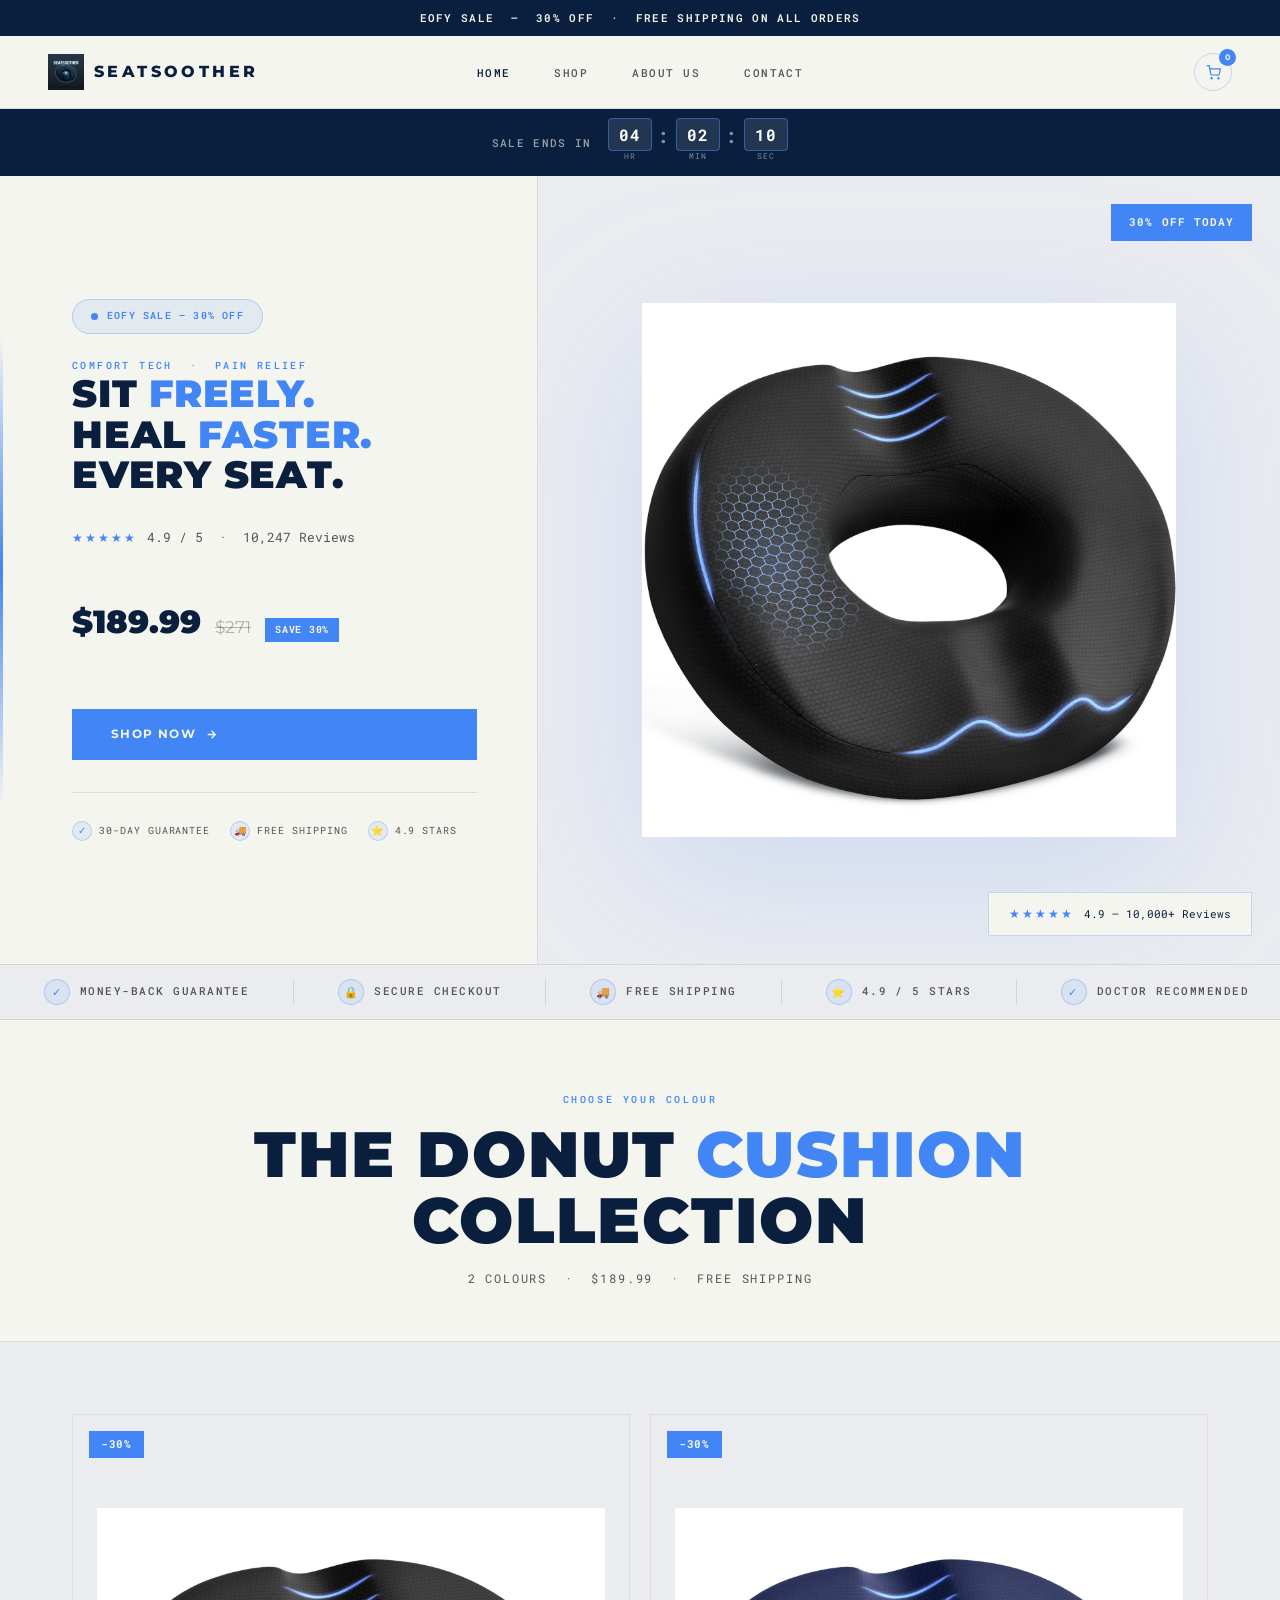
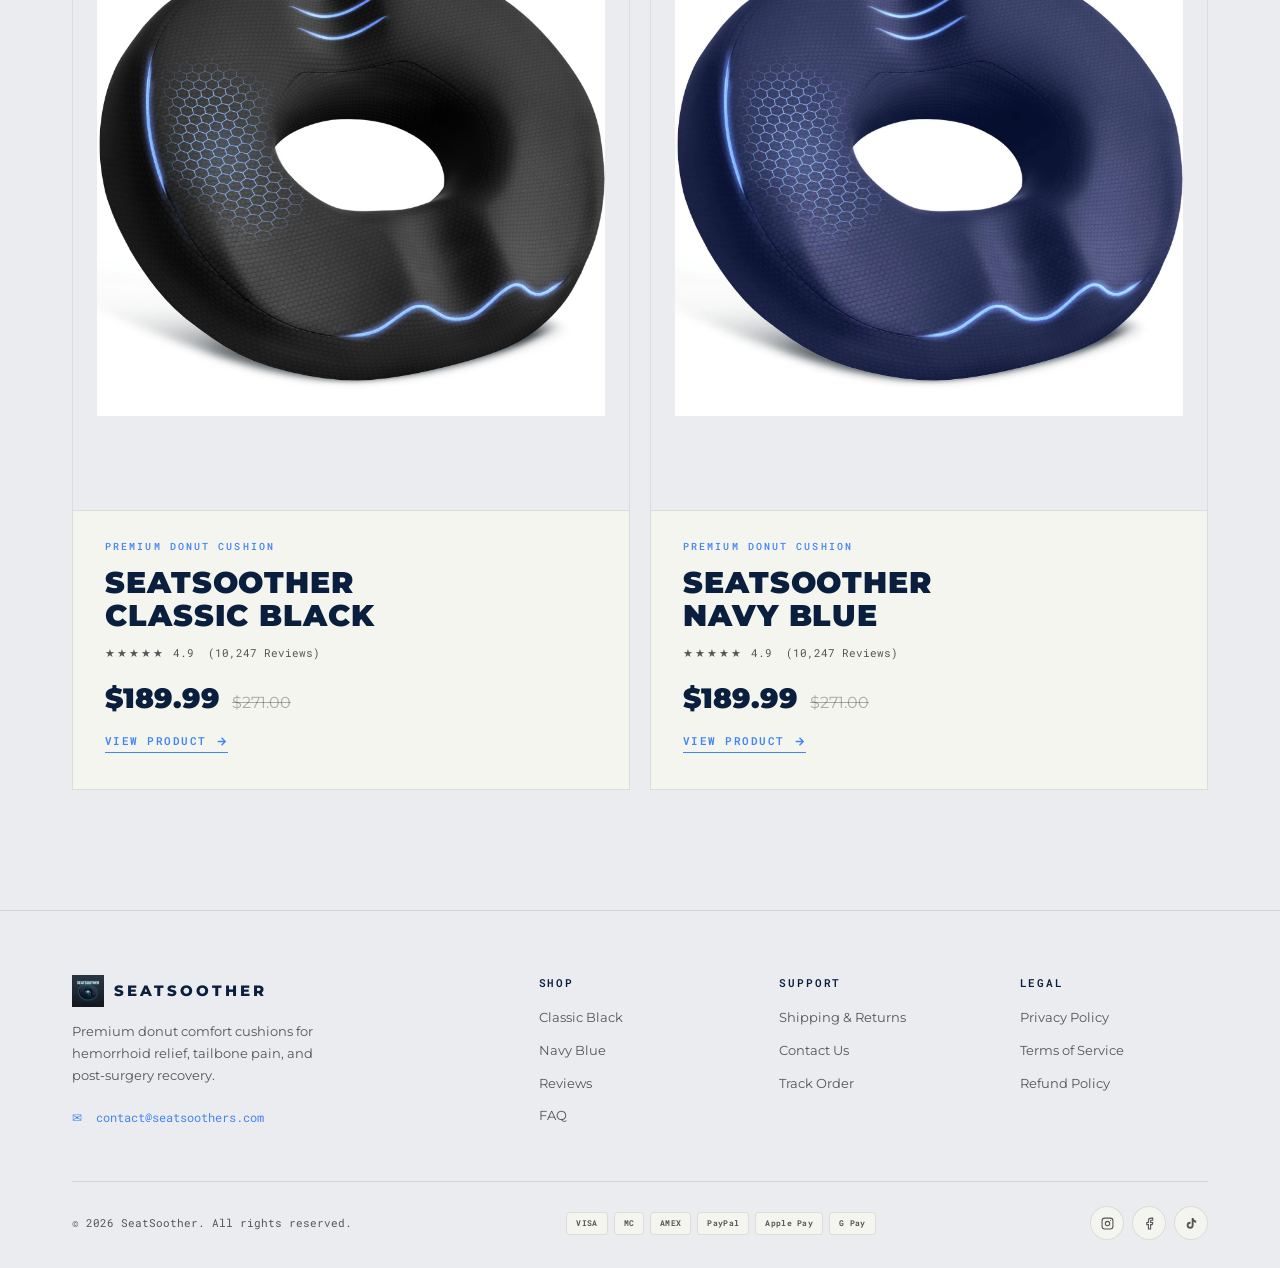
==== commit 9f65fe88: "Replace sale label, update email, fix mobile layout EOFY Sale replaces Mothers Day Sale on all pages" ====
--- a/index.html
+++ b/index.html
@@ -14,7 +14,7 @@
 
 <!-- ═══ ANNOUNCEMENT BAR ═══ -->
 <div class="ann-bar">
-  Mother&rsquo;s Day Sale &nbsp;&mdash;&nbsp; 30% OFF &nbsp;&middot;&nbsp; Free Shipping on All Orders
+  EOFY Sale &nbsp;&mdash;&nbsp; 30% OFF &nbsp;&middot;&nbsp; Free Shipping on All Orders
 </div>
 
 <!-- ═══ NAVBAR ═══ -->
@@ -93,7 +93,7 @@
   <!-- LEFT PANEL -->
   <div class="hero-left">
 
-    <div class="hero-sale-badge">Mother&rsquo;s Day &mdash; 30% Off</div>
+    <div class="hero-sale-badge">EOFY Sale &mdash; 30% Off</div>
 
     <p class="hero-eyebrow">Comfort Tech &nbsp;&middot;&nbsp; Pain Relief</p>
 
@@ -242,7 +242,7 @@
           <span class="footer-logo-text">SeatSoother</span>
         </div>
         <p class="footer-desc">Premium donut comfort cushions for hemorrhoid relief, tailbone pain, and post-surgery recovery.</p>
-        <a href="mailto:support@seatsoother.com" class="footer-email">&#9993;&nbsp; support@seatsoother.com</a>
+        <a href="mailto:contact@seatsoothers.com" class="footer-email">&#9993;&nbsp; contact@seatsoothers.com</a>
       </div>
       <div>
         <p class="footer-col-title">Shop</p>
--- a/styles.css
+++ b/styles.css
@@ -642,26 +642,80 @@
   html { font-size: 9px; }
   .nav-links { display: none; }
   .hamburger { display: flex; }
-  .hero-left { padding: 44px 26px; }
+
+  /* Announcement bar */
+  .ann-bar { font-size: 1rem; padding: 8px 12px; line-height: 1.6; }
+
+  /* Countdown */
+  .cd-banner { flex-wrap: wrap; gap: 8px; padding: 10px 16px; justify-content: center; }
+  .cd-label { width: 100%; text-align: center; font-size: 1rem; }
+  .cd-unit { font-size: 1.3rem; min-width: 28px; padding: 4px 8px; }
+
+  /* Hero */
+  .hero-left { padding: 36px 20px 32px; }
+  .hero-right { min-height: 260px; }
+  .hero-sale-badge { font-size: .9rem; padding: 6px 14px; margin-bottom: 16px; }
+  .hero-eyebrow { font-size: .9rem; }
+  .hero-trust-row { gap: 10px; margin-top: 20px; padding-top: 20px; }
+  .hero-trust-item { font-size: .85rem; gap: 5px; }
+  .hero-badge { top: 12px; right: 12px; font-size: .9rem; padding: 7px 12px; }
+  .hero-rating { bottom: 12px; right: 12px; font-size: 1rem; padding: 8px 12px; }
+  .hero-product-img { width: 80%; }
+
+  /* Use cases */
   .use-cards { grid-template-columns: 1fr; }
+
+  /* Reviews */
   .reviews-grid { grid-template-columns: 1fr; }
   .review-stats { grid-template-columns: 1fr; }
   .rev-stat { border-right: none; border-bottom: 1px solid var(--border); }
   .rev-stat:last-child { border-bottom: none; }
+
+  /* CTA */
+  .cta-actions { flex-direction: column; align-items: stretch; }
+  .cta-actions .btn { justify-content: center; }
+
+  /* Product */
+  .prod-actions { flex-direction: column; }
+  .prod-actions .btn { justify-content: center; width: 100%; }
+  .prod-guarantee { gap: 10px; flex-wrap: wrap; }
+  .product-thumbs { display: none; }
+
+  /* Footer */
   .footer-grid { grid-template-columns: 1fr; }
-  .footer-inner { padding: 0 26px; }
-  .container { padding: 0 26px; }
-  .navbar-inner { padding: 0 26px; }
-  .product-thumbs { display: none; }
+  .footer-inner { padding: 0 20px; }
+  .footer-bottom { flex-direction: column; align-items: flex-start; gap: 12px; }
+
+  /* Layout */
+  .container { padding: 0 20px; }
+  .navbar-inner { padding: 0 16px; }
   .sticky-cta { display: flex; }
-  body { padding-bottom: 70px; }
+  body { padding-bottom: 72px; }
+
+  /* Grids */
   .shop-grid { grid-template-columns: 1fr; }
+  .coll-grid { grid-template-columns: 1fr; }
   .form-row { grid-template-columns: 1fr; }
-  .footer-bottom { flex-direction: column; align-items: flex-start; }
-  .coll-grid { grid-template-columns: 1fr; }
-  .prod-guarantee { gap: 10px; }
+
+  /* Section spacing */
+  .section { padding: 72px 0; }
+  .section-header { margin-bottom: 48px; }
+  .coll-header { padding: 48px 0 36px; }
+  .coll-section { padding: 48px 0 80px; }
 }
 @media (max-width: 480px) {
-  .hero-title { font-size: 3rem; }
-  .cta-title { font-size: 3.4rem; }
-}
+  html { font-size: 8.5px; }
+  .hero-title { font-size: 3.2rem; }
+  .cta-title { font-size: 3.2rem; }
+  .hero-left { padding: 28px 16px 24px; }
+  .hero-right { min-height: 220px; }
+  .hero-product-img { width: 85%; }
+  .ann-bar { font-size: .95rem; }
+  .navbar-inner { padding: 0 12px; }
+  .container { padding: 0 16px; }
+  .footer-inner { padding: 0 16px; }
+  .cd-unit { font-size: 1.2rem; padding: 3px 7px; }
+  .price-now { font-size: 3rem; }
+  .coll-price-now { font-size: 2.4rem; }
+  .rev-stat-num { font-size: 3.8rem; }
+}
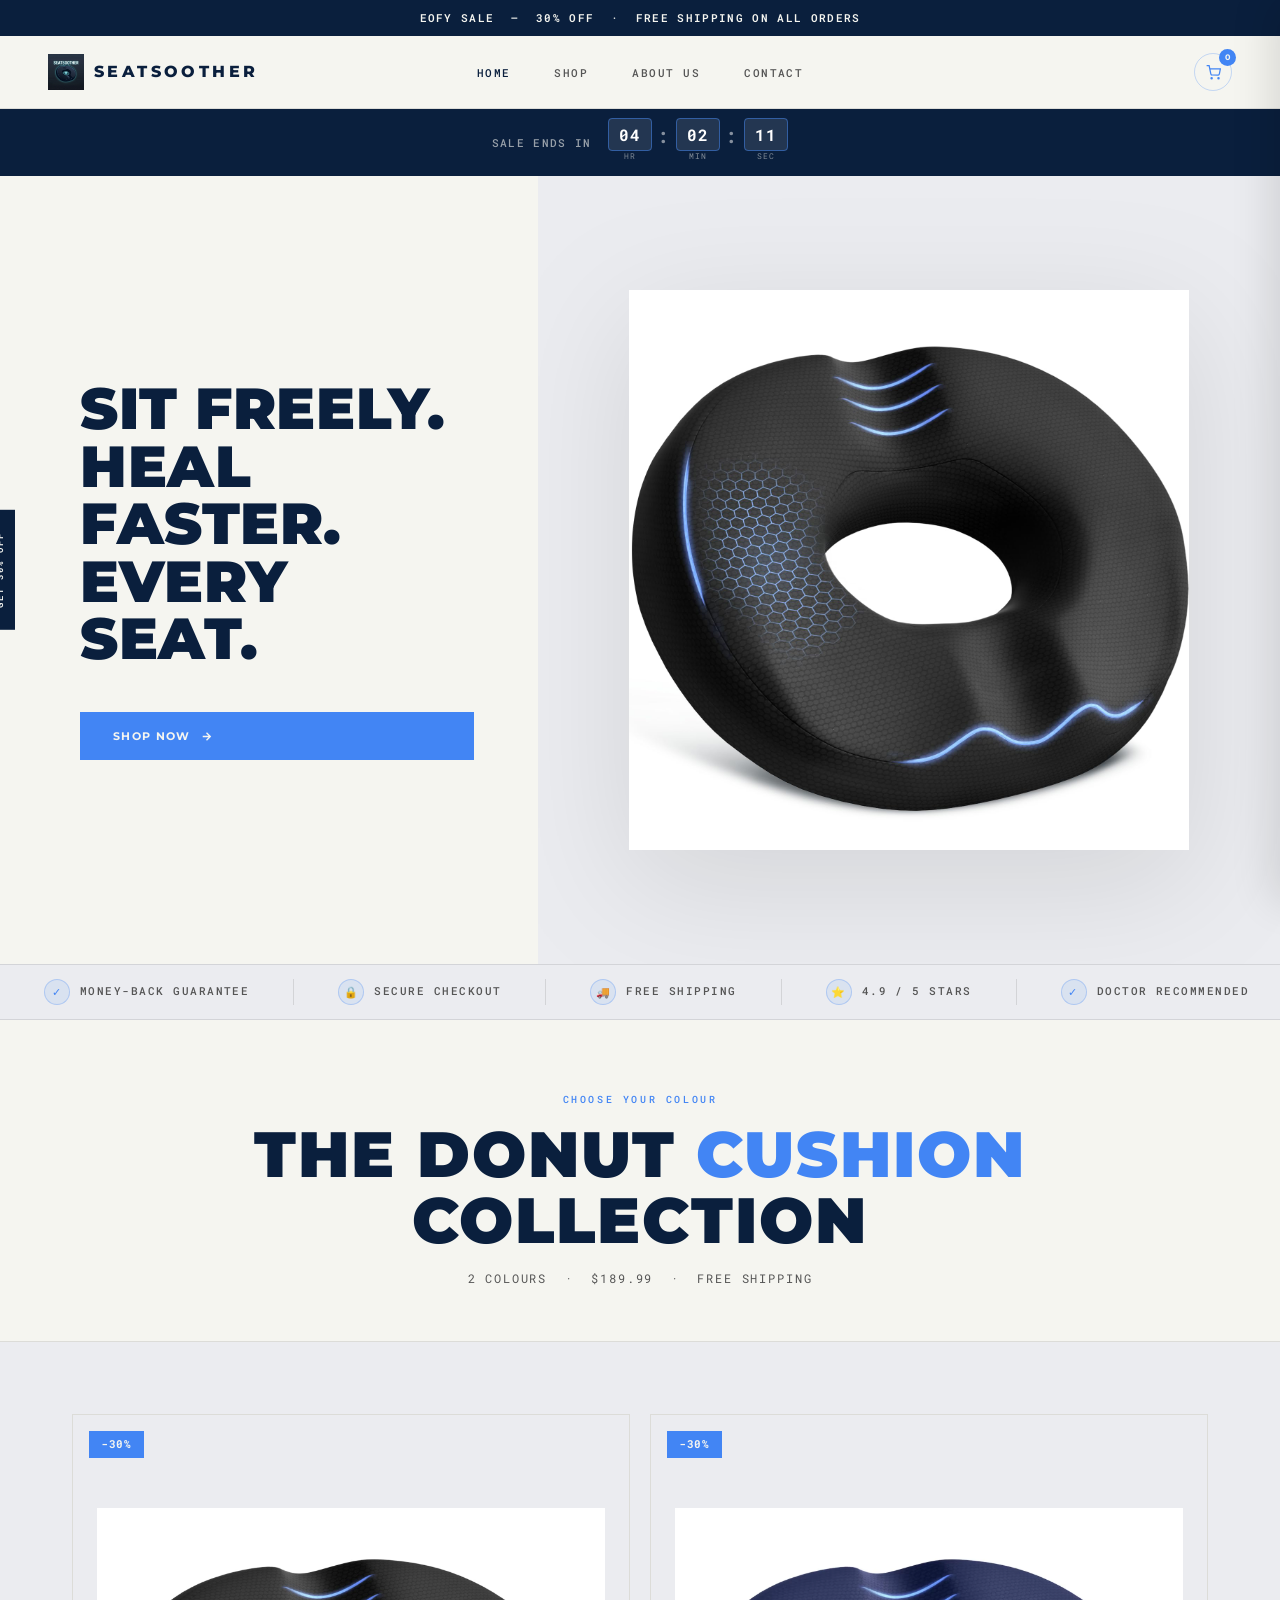
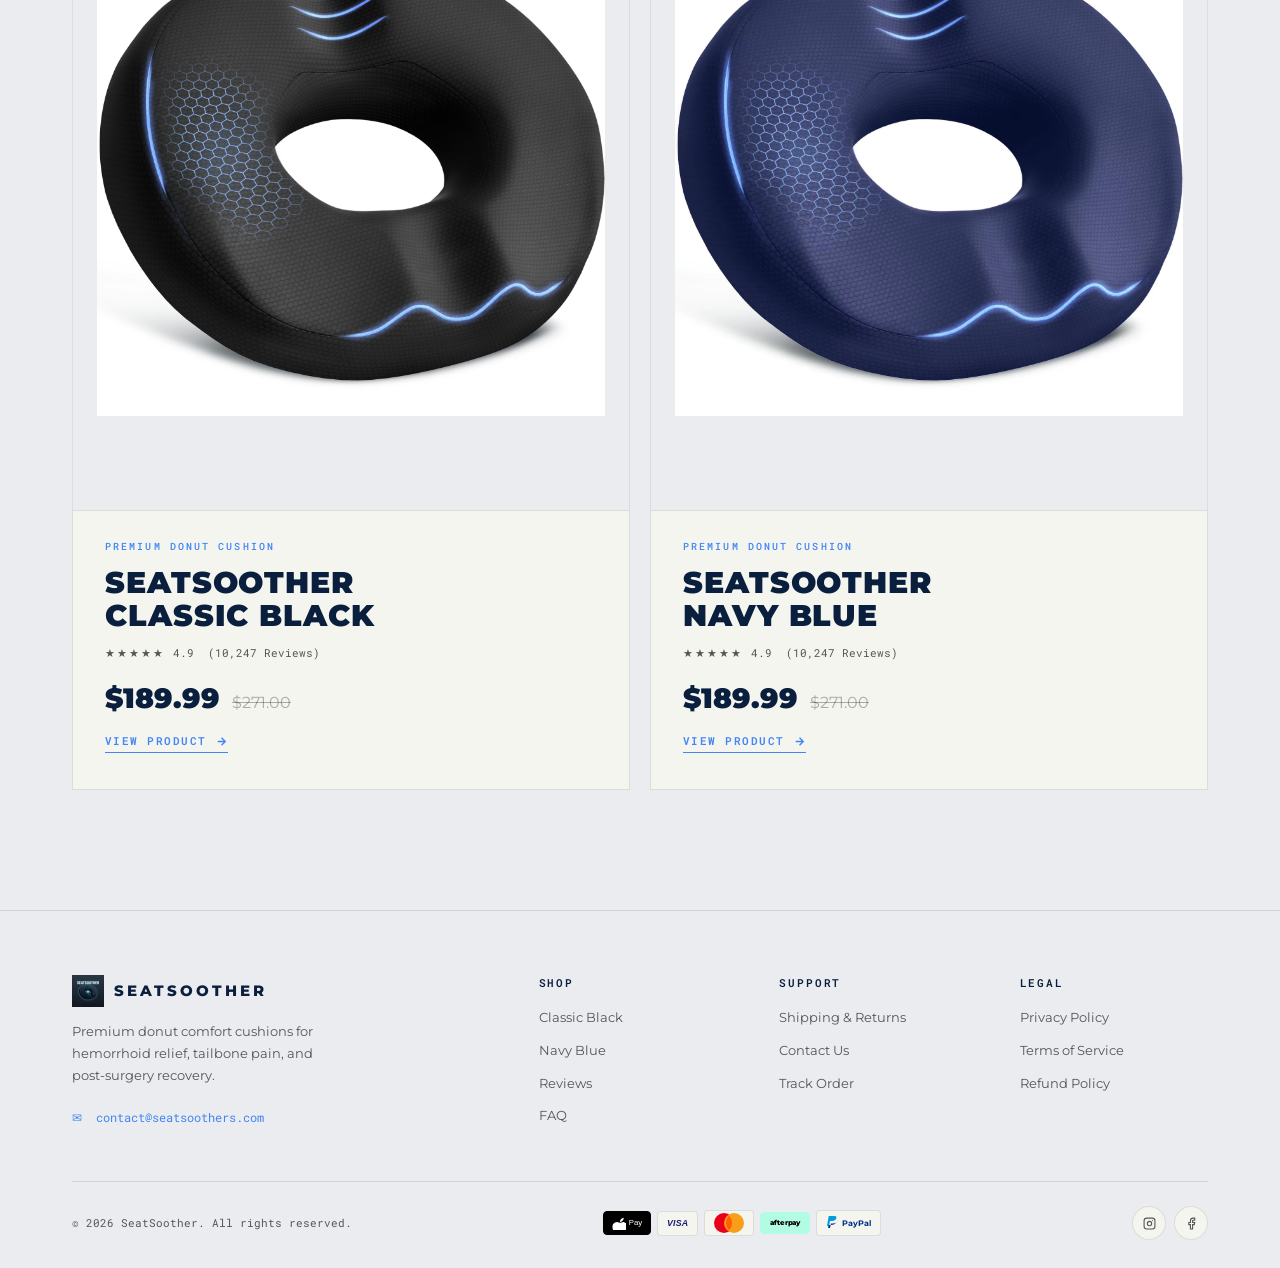
==== commit 079f64be: "Connect cart to Stripe and PayPal checkout - Add cart.js: slide-in cart drawer with full item manage" ====
--- a/index.html
+++ b/index.html
@@ -67,72 +67,20 @@
 <!-- ████████████████  HERO  ████████████████ -->
 <section class="hero">
 
-  <!-- WAVE ANIMATION (behind everything) -->
-  <div class="hero-wave-bg" aria-hidden="true">
-
-    <!-- Wave 1 — slow, primary, drifts left -->
-    <svg class="wave-svg wl-1" viewBox="0 0 2880 100" preserveAspectRatio="none" xmlns="http://www.w3.org/2000/svg">
-      <path d="M0,50 C480,15 960,85 1440,50 C1920,15 2400,85 2880,50"
-            fill="none" stroke="#4285F4" stroke-width="2"/>
-    </svg>
-
-    <!-- Wave 2 — medium, drifts right (reversed) -->
-    <svg class="wave-svg wl-2" viewBox="0 0 2880 100" preserveAspectRatio="none" xmlns="http://www.w3.org/2000/svg">
-      <path d="M0,50 C480,85 960,15 1440,50 C1920,85 2400,15 2880,50"
-            fill="none" stroke="#4285F4" stroke-width="1.5"/>
-    </svg>
-
-    <!-- Wave 3 — fast, high-frequency, drifts left -->
-    <svg class="wave-svg wl-3" viewBox="0 0 2880 100" preserveAspectRatio="none" xmlns="http://www.w3.org/2000/svg">
-      <path d="M0,50 C240,25 480,75 720,50 C960,25 1200,75 1440,50 C1680,25 1920,75 2160,50 C2400,25 2640,75 2880,50"
-            fill="none" stroke="#4285F4" stroke-width="1.2"/>
-    </svg>
-
-  </div>
+  <!-- SIDE TAB -->
+  <div class="hero-side-tab">Get 30% Off</div>
 
   <!-- LEFT PANEL -->
   <div class="hero-left">
-
-    <div class="hero-sale-badge">EOFY Sale &mdash; 30% Off</div>
-
-    <p class="hero-eyebrow">Comfort Tech &nbsp;&middot;&nbsp; Pain Relief</p>
-
-    <div class="hero-body">
-      <h1 class="hero-title">
-        Sit <span>Freely.</span><br />
-        Heal <span>Faster.</span><br />
-        Every Seat.
-      </h1>
-
-      <div class="prod-rating" style="margin-bottom:0;">
-        <span class="stars">&#9733;&#9733;&#9733;&#9733;&#9733;</span>
-        <span style="font-size:1.25rem;">4.9 / 5 &nbsp;&middot;&nbsp; 10,247 Reviews</span>
-      </div>
-
-      <div style="display:flex;align-items:baseline;gap:14px;margin:16px 0 28px;">
-        <span style="font-family:var(--font);font-size:3.2rem;font-weight:900;color:var(--dark-blue);">$189.99</span>
-        <span style="font-size:1.7rem;color:rgba(0,0,0,.28);text-decoration:line-through;">$271</span>
-        <span class="price-save">SAVE 30%</span>
-      </div>
-
-      <a href="#collection" class="btn btn-blue" style="font-size:1.15rem;padding:15px 38px;">
-        Shop Now
-        <svg width="13" height="13" viewBox="0 0 24 24" fill="none" stroke="currentColor" stroke-width="2.5"><path d="M5 12h14M12 5l7 7-7 7"/></svg>
-      </a>
-    </div>
-
-    <div class="hero-trust-row">
-      <div class="hero-trust-item">
-        <span class="hti-dot">&#10003;</span>30-Day Guarantee
-      </div>
-      <div class="hero-trust-item">
-        <span class="hti-dot">&#128666;</span>Free Shipping
-      </div>
-      <div class="hero-trust-item">
-        <span class="hti-dot">&#11088;</span>4.9 Stars
-      </div>
-    </div>
-
+    <h1 class="hero-title">
+      Sit Freely.<br />
+      Heal Faster.<br />
+      Every Seat.
+    </h1>
+    <a href="#collection" class="btn btn-blue hero-cta">
+      Shop Now
+      <svg width="13" height="13" viewBox="0 0 24 24" fill="none" stroke="currentColor" stroke-width="2.5"><path d="M5 12h14M12 5l7 7-7 7"/></svg>
+    </a>
   </div>
 
   <!-- RIGHT PANEL -->
@@ -140,11 +88,6 @@
     <img src="Brand_assets/H51704bd836974f58a15858bb623bf6bb6.jpg"
          alt="SeatSoother Donut Cushion — Black"
          class="hero-product-img" />
-    <div class="hero-badge">30% Off Today</div>
-    <div class="hero-rating">
-      <span class="stars">&#9733;&#9733;&#9733;&#9733;&#9733;</span>
-      <span>4.9 &mdash; 10,000+ Reviews</span>
-    </div>
   </div>
 
 </section>
@@ -273,22 +216,42 @@
     <div class="footer-bottom">
       <p class="footer-copy">&copy; 2026 SeatSoother. All rights reserved.</p>
       <div class="payment-icons">
-        <span class="payment-icon">VISA</span>
-        <span class="payment-icon">MC</span>
-        <span class="payment-icon">AMEX</span>
-        <span class="payment-icon">PayPal</span>
-        <span class="payment-icon">Apple Pay</span>
-        <span class="payment-icon">G Pay</span>
+        <!-- Apple Pay -->
+        <span class="payment-icon pi-apple-pay">
+          <svg width="14" height="14" viewBox="0 0 14 17" fill="white" xmlns="http://www.w3.org/2000/svg" style="flex-shrink:0;margin-right:3px;">
+            <path d="M11.5 5.5c-.8 1-2.1 1.8-3.3 1.7-.2-1.3.5-2.6 1.2-3.4.8-1 2.2-1.7 3.3-1.8.1 1.3-.4 2.6-1.2 3.5zm1.2 1.8c-1.8-.1-3.4 1-4.2 1-1 0-2.4-1-3.9-1-2 0-3.9 1.2-5 3C-2 14 .3 19 2.6 22c1.1 1.5 2.4 3 4.1 3 1.6-.1 2.2-1 4.2-1 2 0 2.5.9 4.2 1 1.7 0 2.9-1.5 4-3 1-1.3 1.4-2.6 1.4-2.7-.1 0-2.7-1-2.7-4 0-2.6 2-3.7 2.1-3.8-1.2-1.8-3-2.2-3.7-2.2z"/>
+          </svg>
+          Pay
+        </span>
+        <!-- Visa -->
+        <span class="payment-icon pi-visa">VISA</span>
+        <!-- Mastercard -->
+        <span class="payment-icon pi-mastercard" aria-label="Mastercard">
+          <svg width="38" height="22" viewBox="0 0 38 22" xmlns="http://www.w3.org/2000/svg">
+            <circle cx="14" cy="11" r="10" fill="#EB001B"/>
+            <circle cx="24" cy="11" r="10" fill="#F79E1B"/>
+            <path d="M19 3.8a10 10 0 0 1 0 14.4A10 10 0 0 1 19 3.8z" fill="#FF5F00"/>
+          </svg>
+        </span>
+        <!-- Afterpay -->
+        <span class="payment-icon pi-afterpay">afterpay</span>
+        <!-- PayPal -->
+        <span class="payment-icon pi-paypal">
+          <svg width="13" height="16" viewBox="0 0 13 16" fill="none" xmlns="http://www.w3.org/2000/svg" style="flex-shrink:0;margin-right:3px;">
+            <path d="M10.5 2C10.5 4.5 8.5 6 6 6H4L3 11H1L2.7 1H7c2 0 3.5 0 3.5 1z" fill="#009CDE"/>
+            <path d="M11.5 4.5C11.5 7 9.5 8.5 7 8.5H5L4 13H2l.7-3H5c2.5 0 4.5-1 5.5-3 .7-.5 1-1.5 1-2z" fill="#003087"/>
+          </svg>
+          PayPal
+        </span>
       </div>
       <div class="footer-socials">
-        <a href="#" class="social-btn" aria-label="Instagram">
+        <!-- UPDATE the href below with your Instagram profile URL, e.g. https://www.instagram.com/seatsoother -->
+        <a href="https://www.instagram.com/" class="social-btn" aria-label="Instagram" target="_blank" rel="noopener noreferrer">
           <svg width="13" height="13" viewBox="0 0 24 24" fill="none" stroke="currentColor" stroke-width="2"><rect x="2" y="2" width="20" height="20" rx="5"/><circle cx="12" cy="12" r="4"/><circle cx="17.5" cy="6.5" r="1" fill="currentColor" stroke="none"/></svg>
         </a>
-        <a href="#" class="social-btn" aria-label="Facebook">
+        <!-- UPDATE the href below with your Facebook page URL, e.g. https://www.facebook.com/seatsoother -->
+        <a href="https://www.facebook.com/" class="social-btn" aria-label="Facebook" target="_blank" rel="noopener noreferrer">
           <svg width="13" height="13" viewBox="0 0 24 24" fill="none" stroke="currentColor" stroke-width="2"><path d="M18 2h-3a5 5 0 0 0-5 5v3H7v4h3v8h4v-8h3l1-4h-4V7a1 1 0 0 1 1-1h3z"/></svg>
-        </a>
-        <a href="#" class="social-btn" aria-label="TikTok">
-          <svg width="13" height="13" viewBox="0 0 24 24" fill="currentColor"><path d="M19.59 6.69a4.83 4.83 0 01-3.77-4.25V2h-3.45v13.67a2.89 2.89 0 01-2.88 2.5 2.89 2.89 0 01-2.89-2.89 2.89 2.89 0 012.89-2.89c.28 0 .54.04.79.1V9.01a6.33 6.33 0 00-.79-.05 6.34 6.34 0 00-6.34 6.34 6.34 6.34 0 006.34 6.34 6.34 6.34 0 006.33-6.34V8.86a8.17 8.17 0 004.79 1.54V6.96a4.85 4.85 0 01-1.02-.27z"/></svg>
         </a>
       </div>
     </div>
@@ -300,6 +263,7 @@
   <a href="#collection" class="btn btn-blue" style="font-size:1.15rem;">Shop Now &mdash; $189.99</a>
 </div>
 
+<script src="cart.js"></script>
 <script>
 (function () {
   'use strict';
@@ -322,9 +286,6 @@
   }
   tick(); setInterval(tick, 1000);
 
-  /* ── Cart badge ── */
-  document.getElementById('cartCount').textContent = localStorage.getItem('ss_cart') || '0';
-
   /* ── Mobile nav ── */
   document.getElementById('hamburger').addEventListener('click', function () { document.getElementById('mobileNav').classList.add('active'); });
   document.getElementById('mobileClose').addEventListener('click', function () { document.getElementById('mobileNav').classList.remove('active'); });
--- a/styles.css
+++ b/styles.css
@@ -158,133 +158,57 @@
   max-height: 900px;
   overflow: hidden;
   position: relative;
+  background: var(--white);
 }
 .hero-left {
   width: 42%;
-  background: var(--white);
-  border-right: 1px solid var(--border);
   display: flex;
   flex-direction: column;
   justify-content: center;
-  gap: 0;
-  padding: 60px 60px 60px 72px;
+  padding: 72px 64px 72px 80px;
   flex-shrink: 0;
   position: relative;
-  z-index: 1;
-}
-
-/* ── HERO WAVE ANIMATION ── */
-.hero-wave-bg { position: absolute; inset: 0; overflow: hidden; pointer-events: none; z-index: 0; }
-.wave-svg { position: absolute; width: 200%; left: 0; height: 100px; }
-.wl-1 { top: 16%; opacity: .11; animation: wdrift 18s linear infinite; }
-.wl-2 { top: 48%; opacity: .08; animation: wdrift 13s linear infinite reverse; }
-.wl-3 { top: 74%; opacity: .06; animation: wdrift  9s linear infinite; }
-@keyframes wdrift { from { transform: translateX(0); } to { transform: translateX(-50%); } }
-
-/* ── HERO SALE BADGE ── */
-.hero-sale-badge { display: inline-flex; align-items: center; gap: 9px; background: var(--blue-dim); border: 1px solid var(--border-b); padding: 8px 18px; border-radius: 100px; font-family: var(--mono); font-size: 1rem; font-weight: 600; letter-spacing: .12em; text-transform: uppercase; color: var(--blue); margin-bottom: 24px; width: fit-content; }
-.hero-sale-badge::before { content: ''; width: 7px; height: 7px; background: var(--blue); border-radius: 50%; flex-shrink: 0; }
-
-/* ── HERO TRUST ROW ── */
-.hero-trust-row { display: flex; gap: 20px; flex-wrap: wrap; margin-top: 32px; padding-top: 28px; border-top: 1px solid var(--border); }
-.hero-trust-item { display: flex; align-items: center; gap: 7px; font-family: var(--mono); font-size: .95rem; color: var(--muted); letter-spacing: .1em; text-transform: uppercase; }
-.hti-dot { width: 20px; height: 20px; background: var(--blue-dim); border: 1px solid var(--border-b); border-radius: 50%; display: flex; align-items: center; justify-content: center; color: var(--blue); font-size: 1rem; flex-shrink: 0; }
-.hero-left::before {
-  content: '';
-  position: absolute;
-  left: 0; top: 20%; bottom: 20%;
-  width: 3px;
-  background: linear-gradient(to bottom, transparent, var(--blue), transparent);
+  z-index: 2;
 }
 .hero-side-tab {
   position: absolute;
-  left: -44px; top: 50%;
-  transform: translateY(-50%) rotate(-90deg);
-  background: var(--blue);
+  left: 0; top: 50%;
+  transform: translateY(-50%) rotate(-90deg) translateX(-50%);
+  transform-origin: left center;
+  background: var(--dark-blue);
   color: var(--white);
   font-family: var(--mono);
-  font-size: .9rem;
+  font-size: .85rem;
   font-weight: 600;
   letter-spacing: .22em;
   text-transform: uppercase;
-  padding: 8px 24px;
+  padding: 8px 22px;
   white-space: nowrap;
   z-index: 10;
-  cursor: pointer;
-}
-.hero-eyebrow {
-  font-family: var(--mono);
-  font-size: 1rem;
-  font-weight: 500;
-  letter-spacing: .24em;
-  text-transform: uppercase;
-  color: var(--blue);
-}
-.hero-body { display: flex; flex-direction: column; gap: 32px; }
+}
 .hero-title {
   font-family: var(--font);
-  font-size: clamp(2.8rem, 3vw, 5rem);
+  font-size: clamp(3.6rem, 4.5vw, 7rem);
   font-weight: 900;
-  line-height: 1.05;
-  letter-spacing: .02em;
+  line-height: 1.0;
+  letter-spacing: .01em;
   text-transform: uppercase;
   color: var(--dark-blue);
-}
-.hero-title span { color: var(--blue); }
-.hero-cta-row { display: flex; align-items: center; gap: 22px; flex-wrap: wrap; }
-.hero-meta {
-  font-family: var(--mono);
-  font-size: .95rem;
-  letter-spacing: .12em;
-  text-transform: uppercase;
-  color: var(--muted);
-  line-height: 1.8;
-}
+  margin-bottom: 44px;
+}
+.hero-cta { font-size: 1.15rem; padding: 15px 38px; }
 .hero-right {
   flex: 1;
   background: var(--grey);
   display: flex; align-items: center; justify-content: center;
   position: relative;
   overflow: hidden;
-  z-index: 1;
-}
-.hero-right::before {
-  content: '';
-  position: absolute;
-  width: 60%; height: 60%;
-  background: radial-gradient(circle, rgba(66,133,244,.13) 0%, transparent 70%);
-  border-radius: 50%;
 }
 .hero-product-img {
-  position: relative;
-  z-index: 2;
-  width: 72%;
-  max-width: 540px;
+  width: 78%;
+  max-width: 560px;
   object-fit: contain;
-  filter: drop-shadow(0 40px 80px rgba(66,133,244,.18));
-  animation: float 6s ease-in-out infinite;
-}
-@keyframes float { 0%, 100% { transform: translateY(0); } 50% { transform: translateY(-12px); } }
-.hero-badge {
-  position: absolute; top: 28px; right: 28px;
-  background: var(--blue);
-  color: var(--white);
-  font-family: var(--mono);
-  font-size: 1.05rem; font-weight: 700;
-  padding: 10px 18px;
-  letter-spacing: .1em;
-  text-transform: uppercase;
-  z-index: 3;
-}
-.hero-rating {
-  position: absolute; bottom: 28px; right: 28px;
-  background: var(--white);
-  border: 1px solid var(--border-b);
-  padding: 11px 20px;
-  display: flex; align-items: center; gap: 10px;
-  font-family: var(--mono); font-size: 1.1rem;
-  color: var(--dark-blue);
-  z-index: 3;
+  filter: drop-shadow(0 32px 64px rgba(0,0,0,.1));
 }
 .stars { color: var(--blue); letter-spacing: 2px; font-size: 1.2rem; }
 
@@ -518,7 +442,12 @@
 .social-btn { width: 34px; height: 34px; background: var(--white); border: 1px solid var(--border); border-radius: 50%; display: flex; align-items: center; justify-content: center; color: var(--muted); transition: all .2s; }
 .social-btn:hover { border-color: var(--blue); color: var(--blue); opacity: 1; }
 .payment-icons { display: flex; gap: 6px; align-items: center; flex-wrap: wrap; }
-.payment-icon { background: var(--white); border: 1px solid var(--border); border-radius: 4px; padding: 4px 9px; font-family: var(--mono); font-size: .78rem; font-weight: 700; color: var(--muted); letter-spacing: .04em; }
+.payment-icon { background: var(--white); border: 1px solid var(--border); border-radius: 4px; padding: 4px 9px; font-family: var(--mono); font-size: .78rem; font-weight: 700; color: var(--muted); letter-spacing: .04em; display: inline-flex; align-items: center; }
+.pi-apple-pay { background: #000; color: #fff; font-family: -apple-system, BlinkMacSystemFont, 'Helvetica Neue', sans-serif; font-size: .78rem; font-weight: 500; letter-spacing: -.01em; border-color: #000; padding: 4px 8px; }
+.pi-visa { color: #1A1F71; font-style: italic; font-weight: 900; font-size: .88rem; font-family: 'Helvetica Neue', Arial, sans-serif; letter-spacing: .02em; }
+.pi-mastercard { padding: 1px 5px; }
+.pi-afterpay { background: #b2fce4; color: #000; font-weight: 800; font-size: .72rem; letter-spacing: -.02em; border-color: #b2fce4; font-family: var(--font); }
+.pi-paypal { color: #003087; font-weight: 700; font-size: .78rem; font-family: var(--font); letter-spacing: 0; }
 
 /* ── BREADCRUMB ── */
 .breadcrumb-bar { background: var(--grey); border-bottom: 1px solid var(--border); padding: 14px 0; }
@@ -545,16 +474,82 @@
 .shop-card-btn:hover { background: var(--blue); }
 
 /* ── ABOUT PAGE ── */
-.about-section { background: var(--white); }
-.about-content { max-width: 780px; margin: 0 auto; }
-.about-title { font-family: var(--font); font-size: clamp(3.5rem, 5vw, 6rem); font-weight: 900; text-transform: uppercase; letter-spacing: .04em; color: var(--dark-blue); margin-bottom: 40px; text-align: center; }
-.about-text { font-size: 1.5rem; color: var(--muted); line-height: 1.95; margin-bottom: 22px; }
-.about-email { display: flex; align-items: center; gap: 10px; font-family: var(--mono); font-size: 1.3rem; color: var(--blue); margin-top: 44px; }
+.about-section {
+  background: var(--white);
+  min-height: calc(100vh - 160px);
+  display: flex;
+  align-items: center;
+  justify-content: center;
+  position: relative;
+  padding: 100px 52px;
+}
+.about-side-tab {
+  position: fixed;
+  left: 0; top: 50%;
+  transform: translateY(-50%) rotate(-90deg) translateX(-50%);
+  transform-origin: left center;
+  background: var(--dark-blue);
+  color: var(--white);
+  font-family: var(--mono);
+  font-size: .85rem;
+  font-weight: 600;
+  letter-spacing: .22em;
+  text-transform: uppercase;
+  padding: 8px 22px;
+  white-space: nowrap;
+  z-index: 10;
+}
+.about-body { max-width: 740px; width: 100%; text-align: center; }
+.about-title {
+  font-family: var(--font);
+  font-size: clamp(4.8rem, 7vw, 9rem);
+  font-weight: 900;
+  text-transform: uppercase;
+  letter-spacing: .04em;
+  color: var(--dark-blue);
+  margin-bottom: 52px;
+  text-align: center;
+}
+.about-text {
+  font-size: 1.5rem;
+  color: var(--muted);
+  line-height: 2;
+  margin-bottom: 22px;
+  text-align: left;
+}
+.about-email {
+  display: flex;
+  align-items: center;
+  gap: 10px;
+  font-family: var(--mono);
+  font-size: 1.25rem;
+  color: var(--muted);
+  margin-top: 52px;
+  justify-content: center;
+}
+.about-email a { color: var(--muted); }
+.about-email a:hover { color: var(--blue); opacity: 1; }
 
 /* ── CONTACT PAGE ── */
-.contact-section { background: var(--white); }
-.contact-title { font-family: var(--font); font-size: clamp(3rem, 4.5vw, 5.5rem); font-weight: 900; text-transform: uppercase; letter-spacing: .04em; color: var(--dark-blue); margin-bottom: 48px; text-align: center; }
-.contact-form { max-width: 740px; margin: 0 auto; }
+.contact-breadcrumb-bar { text-align: center; border-bottom: none; background: var(--white); }
+.contact-section {
+  background: var(--white);
+  padding: 64px 52px 100px;
+  display: flex;
+  flex-direction: column;
+  align-items: center;
+}
+.contact-title {
+  font-family: var(--font);
+  font-size: clamp(3rem, 4.5vw, 5rem);
+  font-weight: 900;
+  text-transform: uppercase;
+  letter-spacing: .04em;
+  color: var(--dark-blue);
+  margin-bottom: 52px;
+  text-align: center;
+}
+.contact-form { max-width: 740px; width: 100%; }
 .form-row { display: grid; grid-template-columns: 1fr 1fr; gap: 16px; margin-bottom: 16px; }
 .form-field { margin-bottom: 16px; }
 .form-field input, .form-field textarea {
@@ -566,13 +561,79 @@
   color: var(--dark-blue);
   outline: none;
   transition: border-color .2s;
+  border-radius: 4px;
 }
 .form-field input:focus, .form-field textarea:focus { border-color: var(--blue); }
-.form-field input::placeholder, .form-field textarea::placeholder { color: #aaa; }
-.form-field textarea { min-height: 150px; resize: vertical; }
-.form-submit { display: flex; justify-content: center; margin-top: 12px; }
-.contact-info { text-align: center; margin-top: 56px; font-family: var(--mono); font-size: 1.3rem; color: var(--muted); }
-.contact-info a { color: var(--blue); }
+.form-field input::placeholder, .form-field textarea::placeholder { color: #bbb; }
+.form-field textarea { min-height: 160px; resize: vertical; }
+.form-submit { display: flex; justify-content: center; margin-top: 20px; }
+.contact-submit-btn {
+  background: var(--blue);
+  color: var(--white);
+  border: none;
+  border-radius: 100px;
+  font-size: 1.15rem;
+  font-weight: 700;
+  letter-spacing: .14em;
+  text-transform: uppercase;
+  padding: 16px 72px;
+  cursor: pointer;
+  transition: background .2s;
+}
+.contact-submit-btn:hover { background: #3373e3; opacity: 1; }
+.contact-info {
+  text-align: center;
+  margin-top: 64px;
+  font-family: var(--mono);
+  font-size: 1.25rem;
+  color: var(--muted);
+  display: flex;
+  align-items: center;
+  gap: 8px;
+}
+.contact-info a { color: var(--muted); }
+.contact-info a:hover { color: var(--blue); opacity: 1; }
+
+/* ── SIDE WIDGET (dismissible left panel) ── */
+.side-widget {
+  position: fixed;
+  left: 0;
+  top: 50%;
+  transform: translateY(-50%);
+  background: var(--dark-blue);
+  color: var(--white);
+  width: 38px;
+  padding: 14px 0 18px;
+  z-index: 200;
+  display: flex;
+  flex-direction: column;
+  align-items: center;
+  gap: 10px;
+  border-radius: 0 4px 4px 0;
+  box-shadow: 2px 0 12px rgba(0,0,0,.15);
+}
+.side-widget-close {
+  background: none;
+  border: none;
+  color: rgba(255,255,255,.5);
+  font-size: 1.4rem;
+  line-height: 1;
+  cursor: pointer;
+  padding: 0;
+  transition: color .2s;
+}
+.side-widget-close:hover { color: var(--white); }
+.side-widget-text {
+  writing-mode: vertical-rl;
+  text-orientation: mixed;
+  transform: rotate(180deg);
+  font-family: var(--mono);
+  font-size: .82rem;
+  font-weight: 600;
+  letter-spacing: .2em;
+  text-transform: uppercase;
+  white-space: nowrap;
+}
 
 /* ── DIVIDER ── */
 .blue-divider { height: 1px; background: linear-gradient(to right, transparent, var(--blue-mid), transparent); }
@@ -631,9 +692,6 @@
   .hero-left { width: 100%; padding: 52px 44px; min-height: 280px; }
   .hero-side-tab { display: none; }
   .hero-right { min-height: 380px; }
-  .wl-1 { top: 12%; }
-  .wl-2 { top: 42%; }
-  .wl-3 { top: 68%; }
   .anatomy-grid, .how-grid, .product-grid { grid-template-columns: 1fr; gap: 52px; }
   .footer-grid { grid-template-columns: 1fr 1fr; gap: 36px; }
   .shop-grid { grid-template-columns: repeat(2, 1fr); }
@@ -654,12 +712,7 @@
   /* Hero */
   .hero-left { padding: 36px 20px 32px; }
   .hero-right { min-height: 260px; }
-  .hero-sale-badge { font-size: .9rem; padding: 6px 14px; margin-bottom: 16px; }
-  .hero-eyebrow { font-size: .9rem; }
-  .hero-trust-row { gap: 10px; margin-top: 20px; padding-top: 20px; }
-  .hero-trust-item { font-size: .85rem; gap: 5px; }
-  .hero-badge { top: 12px; right: 12px; font-size: .9rem; padding: 7px 12px; }
-  .hero-rating { bottom: 12px; right: 12px; font-size: 1rem; padding: 8px 12px; }
+  .hero-title { margin-bottom: 28px; }
   .hero-product-img { width: 80%; }
 
   /* Use cases */
@@ -681,6 +734,15 @@
   .prod-guarantee { gap: 10px; flex-wrap: wrap; }
   .product-thumbs { display: none; }
 
+  /* About */
+  .about-section { padding: 72px 20px; min-height: auto; }
+  .about-side-tab { display: none; }
+  .about-title { font-size: 5rem; margin-bottom: 36px; }
+
+  /* Contact */
+  .contact-section { padding: 52px 20px 80px; }
+  .side-widget { display: none; }
+
   /* Footer */
   .footer-grid { grid-template-columns: 1fr; }
   .footer-inner { padding: 0 20px; }
@@ -705,7 +767,7 @@
 }
 @media (max-width: 480px) {
   html { font-size: 8.5px; }
-  .hero-title { font-size: 3.2rem; }
+  .hero-title { font-size: 3.6rem; }
   .cta-title { font-size: 3.2rem; }
   .hero-left { padding: 28px 16px 24px; }
   .hero-right { min-height: 220px; }
@@ -719,3 +781,145 @@
   .coll-price-now { font-size: 2.4rem; }
   .rev-stat-num { font-size: 3.8rem; }
 }
+
+/* ════════════════════════════════════════════
+   CART DRAWER
+   ════════════════════════════════════════════ */
+.ss-overlay {
+  position: fixed; inset: 0;
+  background: rgba(0,0,0,.45);
+  z-index: 900;
+  opacity: 0; pointer-events: none;
+  transition: opacity .3s;
+}
+.ss-overlay.open { opacity: 1; pointer-events: auto; }
+
+.ss-drawer {
+  position: fixed; top: 0; right: 0;
+  width: min(420px, 100vw);
+  height: 100dvh;
+  background: var(--white);
+  z-index: 901;
+  display: flex; flex-direction: column;
+  transform: translateX(100%);
+  transition: transform .35s cubic-bezier(.4,0,.2,1);
+  box-shadow: -8px 0 40px rgba(0,0,0,.12);
+}
+.ss-drawer.open { transform: translateX(0); }
+
+.ss-drawer-head {
+  display: flex; align-items: center; justify-content: space-between;
+  padding: 20px 24px;
+  border-bottom: 1px solid var(--border);
+  flex-shrink: 0;
+}
+.ss-drawer-title {
+  font-family: var(--font);
+  font-size: 1.55rem;
+  font-weight: 800;
+  letter-spacing: .12em;
+  text-transform: uppercase;
+  color: var(--dark-blue);
+}
+.ss-drawer-close {
+  background: none; border: none; cursor: pointer;
+  font-size: 2.4rem; line-height: 1;
+  color: var(--muted); padding: 0 4px;
+  transition: color .2s;
+}
+.ss-drawer-close:hover { color: var(--dark-blue); }
+
+.ss-drawer-body {
+  flex: 1; overflow-y: auto;
+  padding: 16px 24px;
+}
+
+.ss-cart-empty {
+  display: flex; flex-direction: column; align-items: center;
+  justify-content: center; gap: 8px;
+  height: 100%; min-height: 240px;
+  color: var(--muted);
+  font-family: var(--mono); font-size: 1.2rem;
+}
+.ss-cart-empty svg { opacity: .3; }
+
+.ss-cart-item {
+  display: flex; align-items: center; gap: 14px;
+  padding: 14px 0;
+  border-bottom: 1px solid var(--border);
+}
+.ss-item-img {
+  width: 72px; height: 72px; flex-shrink: 0;
+  border-radius: 8px; overflow: hidden;
+  border: 1px solid var(--border);
+}
+.ss-item-img img { width: 100%; height: 100%; object-fit: cover; }
+
+.ss-item-info { flex: 1; }
+.ss-item-name {
+  font-family: var(--font); font-size: 1.2rem; font-weight: 700;
+  color: var(--dark-blue); margin-bottom: 3px;
+}
+.ss-item-price {
+  font-family: var(--mono); font-size: 1.25rem; font-weight: 600;
+  color: var(--blue); margin-bottom: 8px;
+}
+
+.ss-qty-row { display: flex; align-items: center; gap: 8px; }
+.ss-qty-btn {
+  width: 26px; height: 26px; border-radius: 50%;
+  border: 1.5px solid var(--border-b);
+  background: none; cursor: pointer;
+  font-size: 1.4rem; line-height: 1;
+  color: var(--dark-blue);
+  display: flex; align-items: center; justify-content: center;
+  transition: background .15s, border-color .15s;
+}
+.ss-qty-btn:hover { background: var(--blue-dim); border-color: var(--blue); }
+.ss-qty-num {
+  font-family: var(--mono); font-size: 1.3rem; font-weight: 600;
+  min-width: 20px; text-align: center;
+}
+
+.ss-remove-btn {
+  background: none; border: none; cursor: pointer;
+  font-size: 2rem; line-height: 1; color: var(--muted);
+  padding: 4px; transition: color .2s; flex-shrink: 0;
+}
+.ss-remove-btn:hover { color: #e74c3c; }
+
+.ss-drawer-foot {
+  padding: 16px 24px 24px;
+  border-top: 1px solid var(--border);
+  flex-shrink: 0;
+}
+.ss-total-row {
+  display: flex; justify-content: space-between; align-items: center;
+  margin-bottom: 16px;
+  font-family: var(--font); font-size: 1.4rem;
+}
+.ss-total-row strong {
+  font-family: var(--mono); font-size: 1.8rem; font-weight: 700;
+  color: var(--dark-blue);
+}
+
+.ss-stripe-btn {
+  width: 100%; justify-content: center;
+  font-size: 1.15rem; padding: 15px 24px;
+  margin-bottom: 14px;
+}
+
+.ss-or-divider {
+  display: flex; align-items: center; gap: 10px;
+  margin-bottom: 12px; color: var(--muted);
+  font-family: var(--mono); font-size: 1rem;
+}
+.ss-or-divider::before, .ss-or-divider::after {
+  content: ''; flex: 1; height: 1px; background: var(--border);
+}
+
+#ssPaypalBtn { margin-bottom: 14px; min-height: 44px; }
+
+.ss-pay-icons {
+  display: flex; flex-wrap: wrap; gap: 6px; justify-content: center;
+}
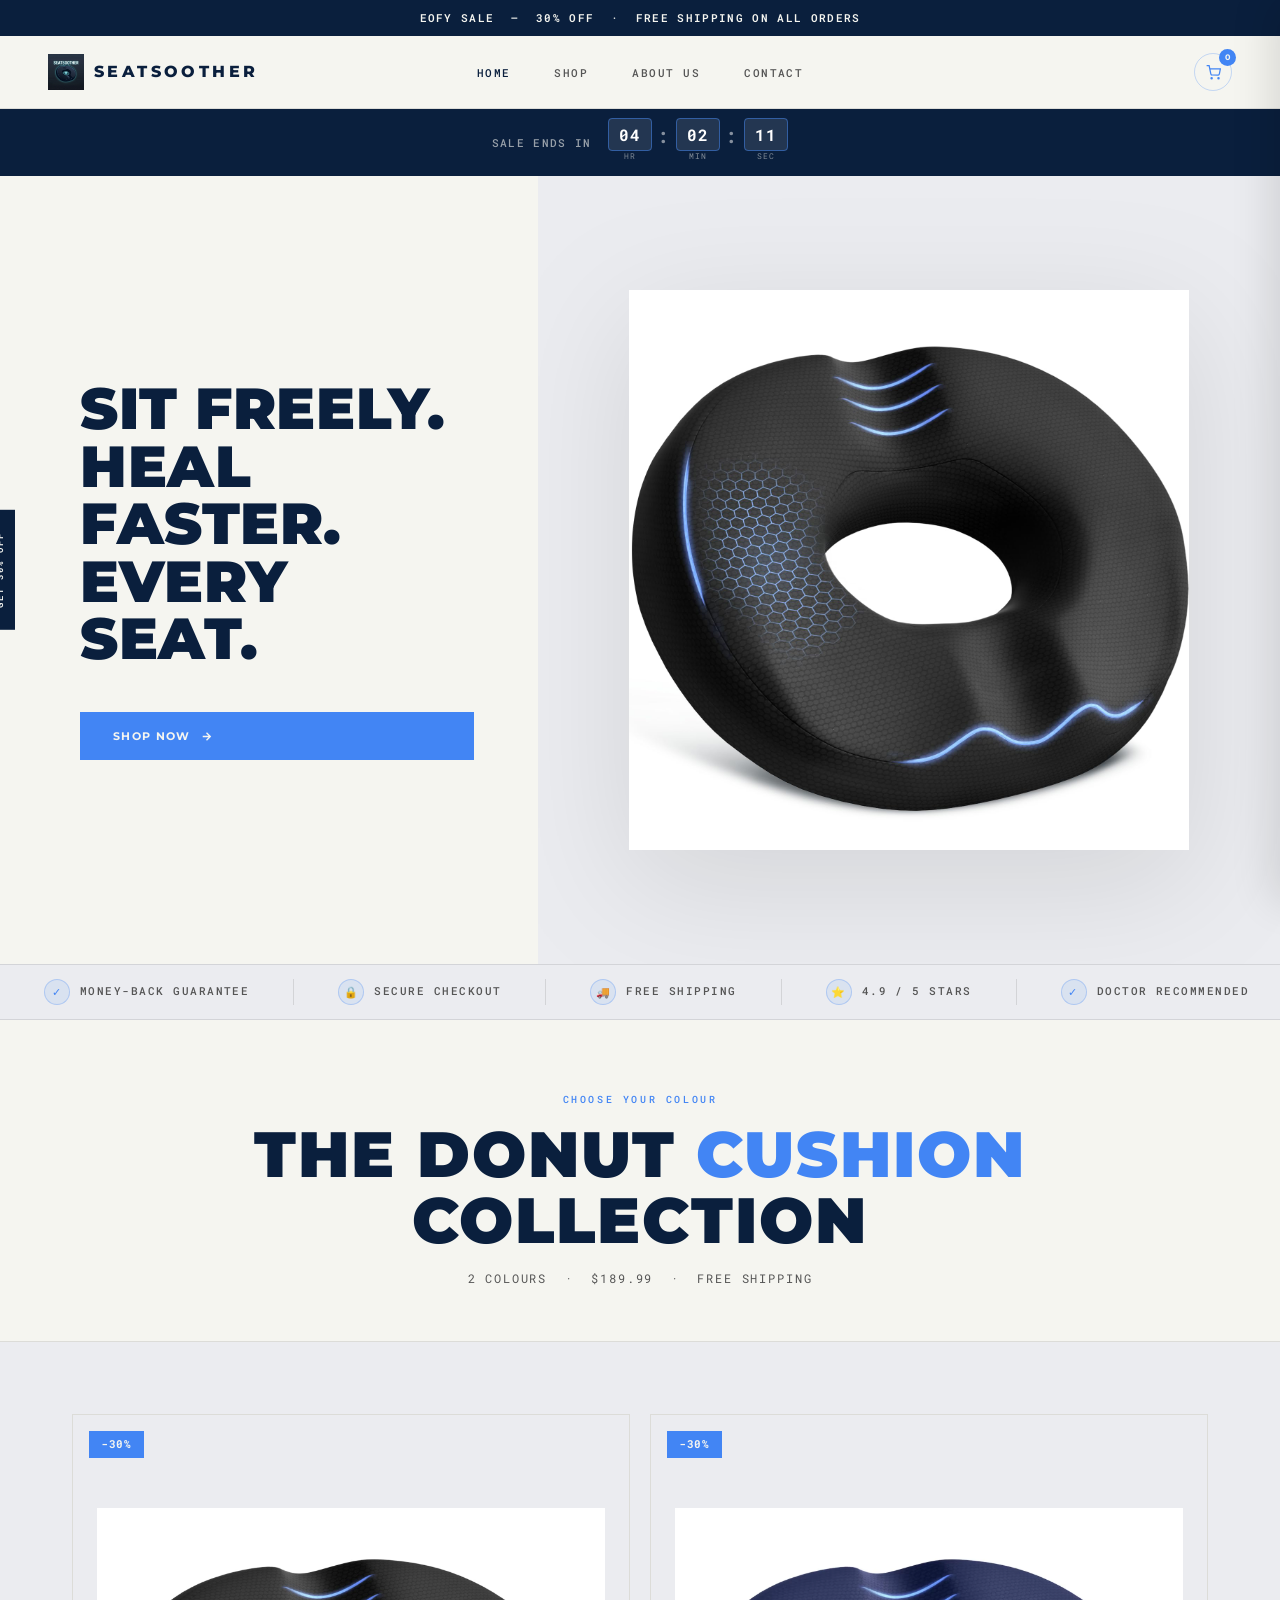
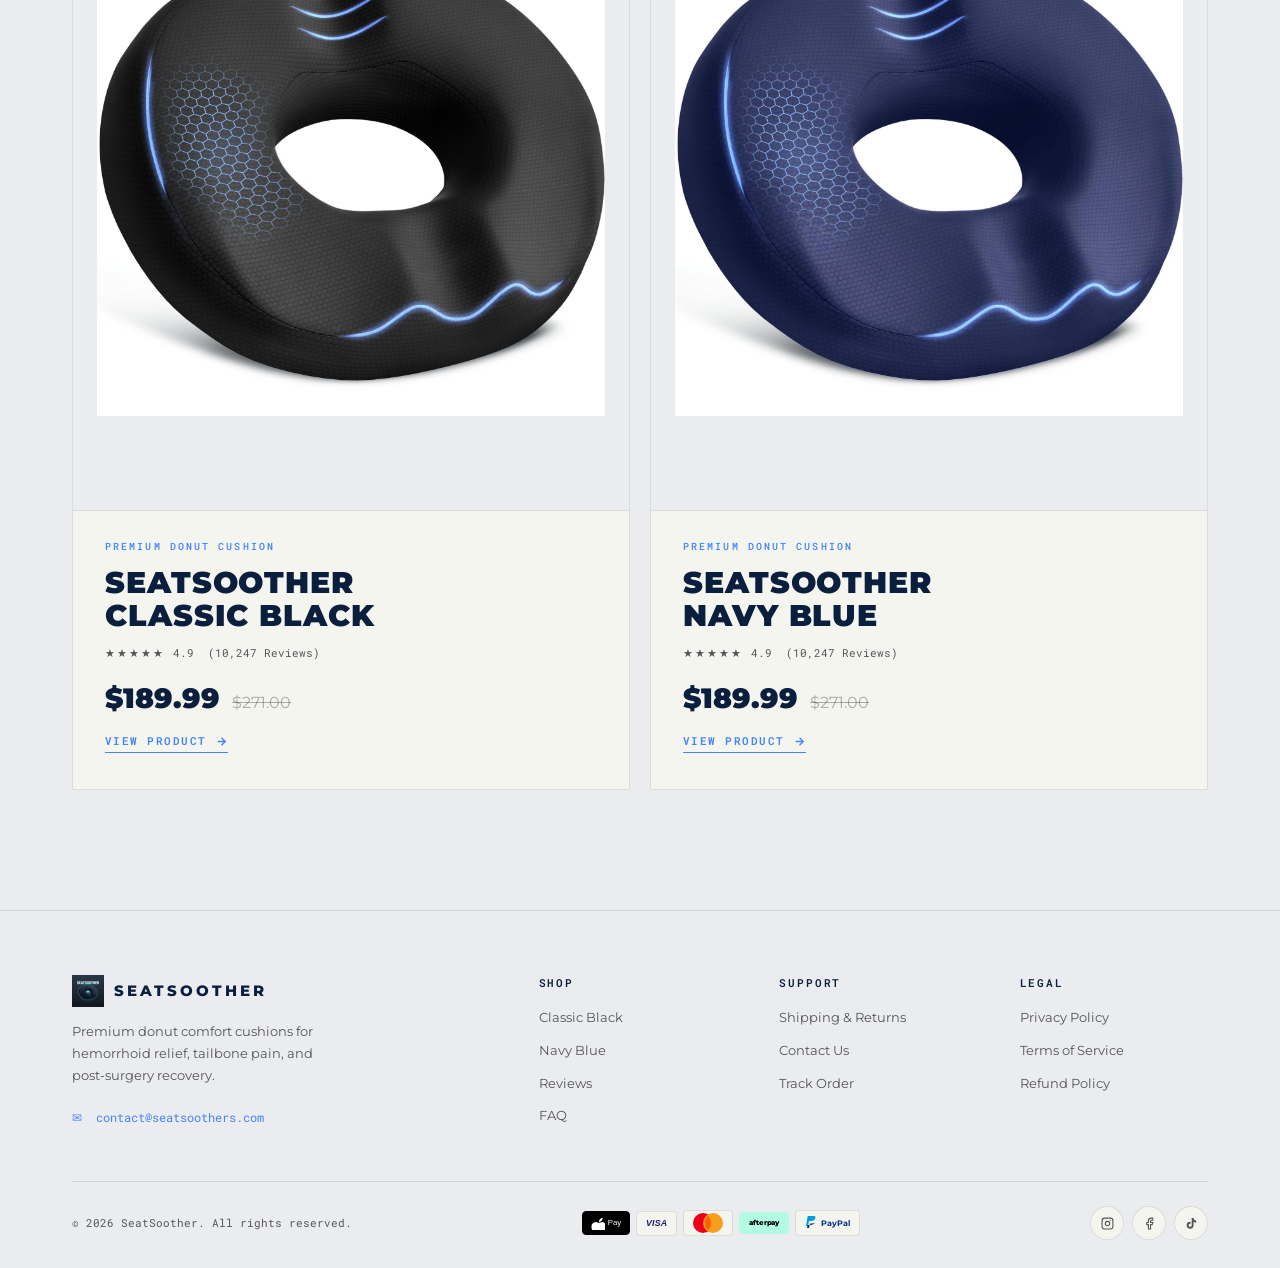
==== commit 0e19c535: "Merge all pages into single-file SPA All pages (Home, About, Contact, Product, Thank-you) are now se" ====
--- a/index.html
+++ b/index.html
@@ -9,6 +9,45 @@
   <link rel="preconnect" href="https://fonts.gstatic.com" crossorigin />
   <link href="https://fonts.googleapis.com/css2?family=Montserrat:wght@400;500;600;700;800;900&family=Roboto+Mono:wght@400;500;600&display=swap" rel="stylesheet" />
   <link rel="stylesheet" href="styles.css" />
+  <style>
+    .spa-page { display: none; }
+
+    /* Thank-you page */
+    .ty-section {
+      min-height: calc(100vh - 112px);
+      display: flex; flex-direction: column;
+      align-items: center; justify-content: center;
+      text-align: center; padding: 80px 24px;
+    }
+    .ty-icon {
+      width: 80px; height: 80px; border-radius: 50%;
+      background: #e9f7ef;
+      display: flex; align-items: center; justify-content: center;
+      margin: 0 auto 32px;
+    }
+    .ty-icon svg { color: #27ae60; }
+    .ty-title {
+      font-family: var(--font);
+      font-size: clamp(3.2rem, 5vw, 5.5rem);
+      font-weight: 900; text-transform: uppercase;
+      color: var(--dark-blue); line-height: 1.05; margin-bottom: 20px;
+    }
+    .ty-title span { color: var(--blue); }
+    .ty-sub {
+      font-size: 1.5rem; color: var(--muted);
+      max-width: 500px; margin: 0 auto 36px; line-height: 1.6;
+    }
+    .ty-details {
+      display: flex; gap: 24px; flex-wrap: wrap;
+      justify-content: center; margin-bottom: 44px;
+    }
+    .ty-detail {
+      display: flex; align-items: center; gap: 8px;
+      font-family: var(--mono); font-size: 1.1rem;
+      color: var(--dark-blue); font-weight: 600;
+    }
+    .ty-detail svg { color: var(--blue); }
+  </style>
 </head>
 <body>
 
@@ -26,12 +65,12 @@
     </a>
     <ul class="nav-links">
       <li><a href="index.html" class="active">Home</a></li>
-      <li><a href="index.html">Shop</a></li>
+      <li><a href="index.html#collection">Shop</a></li>
       <li><a href="about.html">About Us</a></li>
       <li><a href="contact.html">Contact</a></li>
     </ul>
     <div class="nav-actions">
-      <a href="#collection" class="nav-cart" aria-label="Cart">
+      <a href="#" class="nav-cart" aria-label="Cart">
         <svg width="15" height="15" viewBox="0 0 24 24" fill="none" stroke="currentColor" stroke-width="2"><circle cx="9" cy="21" r="1"/><circle cx="20" cy="21" r="1"/><path d="M1 1h4l2.68 13.39a2 2 0 0 0 2 1.61h9.72a2 2 0 0 0 2-1.61L23 6H6"/></svg>
         <span class="nav-cart-badge" id="cartCount">0</span>
       </a>
@@ -46,10 +85,10 @@
 <div class="mobile-nav" id="mobileNav">
   <button class="mobile-close" id="mobileClose">&times;</button>
   <a href="index.html" class="mobile-link">Home</a>
-  <a href="index.html" class="mobile-link">Shop</a>
+  <a href="index.html#collection" class="mobile-link">Shop</a>
   <a href="about.html" class="mobile-link">About Us</a>
   <a href="contact.html" class="mobile-link">Contact</a>
-  <a href="#collection" class="btn btn-blue mobile-link" style="margin-top:10px;font-size:1.4rem;padding:16px 44px;">Shop Now</a>
+  <a href="index.html#collection" class="btn btn-blue mobile-link" style="margin-top:10px;font-size:1.4rem;padding:16px 44px;">Shop Now</a>
 </div>
 
 <!-- ═══ COUNTDOWN ═══ -->
@@ -64,118 +103,563 @@
   </div>
 </div>
 
-<!-- ████████████████  HERO  ████████████████ -->
-<section class="hero">
-
-  <!-- SIDE TAB -->
-  <div class="hero-side-tab">Get 30% Off</div>
-
-  <!-- LEFT PANEL -->
-  <div class="hero-left">
-    <h1 class="hero-title">
-      Sit Freely.<br />
-      Heal Faster.<br />
-      Every Seat.
-    </h1>
-    <a href="#collection" class="btn btn-blue hero-cta">
-      Shop Now
-      <svg width="13" height="13" viewBox="0 0 24 24" fill="none" stroke="currentColor" stroke-width="2.5"><path d="M5 12h14M12 5l7 7-7 7"/></svg>
-    </a>
+
+<!-- ████████████████  PAGE: HOME  ████████████████ -->
+<div id="page-home" class="spa-page">
+
+  <!-- HERO -->
+  <section class="hero">
+    <div class="hero-side-tab">Get 30% Off</div>
+    <div class="hero-left">
+      <h1 class="hero-title">Sit Freely.<br />Heal Faster.<br />Every Seat.</h1>
+      <a href="#collection" class="btn btn-blue hero-cta">
+        Shop Now
+        <svg width="13" height="13" viewBox="0 0 24 24" fill="none" stroke="currentColor" stroke-width="2.5"><path d="M5 12h14M12 5l7 7-7 7"/></svg>
+      </a>
+    </div>
+    <div class="hero-right">
+      <img src="Brand_assets/H51704bd836974f58a15858bb623bf6bb6.jpg"
+           alt="SeatSoother Donut Cushion — Black"
+           class="hero-product-img" />
+    </div>
+  </section>
+
+  <!-- TRUST MARQUEE -->
+  <div class="trust-bar" aria-hidden="true">
+    <div class="trust-track">
+      <div class="trust-item"><div class="trust-icon">&#10003;</div> Money-Back Guarantee</div>
+      <div class="trust-item"><div class="trust-icon">&#128274;</div> Secure Checkout</div>
+      <div class="trust-item"><div class="trust-icon">&#128666;</div> Free Shipping</div>
+      <div class="trust-item"><div class="trust-icon">&#11088;</div> 4.9 / 5 Stars</div>
+      <div class="trust-item"><div class="trust-icon">&#10003;</div> Doctor Recommended</div>
+      <div class="trust-item"><div class="trust-icon">&#9854;</div> Machine Washable</div>
+      <div class="trust-item"><div class="trust-icon">&#10003;</div> Money-Back Guarantee</div>
+      <div class="trust-item"><div class="trust-icon">&#128274;</div> Secure Checkout</div>
+      <div class="trust-item"><div class="trust-icon">&#128666;</div> Free Shipping</div>
+      <div class="trust-item"><div class="trust-icon">&#11088;</div> 4.9 / 5 Stars</div>
+      <div class="trust-item"><div class="trust-icon">&#10003;</div> Doctor Recommended</div>
+      <div class="trust-item"><div class="trust-icon">&#9854;</div> Machine Washable</div>
+    </div>
   </div>
 
-  <!-- RIGHT PANEL -->
-  <div class="hero-right">
-    <img src="Brand_assets/H51704bd836974f58a15858bb623bf6bb6.jpg"
-         alt="SeatSoother Donut Cushion — Black"
-         class="hero-product-img" />
+  <!-- COLLECTION -->
+  <div id="collection" class="coll-header">
+    <div class="container">
+      <p class="section-eyebrow" style="margin-bottom:12px;">Choose Your Colour</p>
+      <h2 class="coll-title">The Donut <span>Cushion</span><br />Collection</h2>
+      <p class="coll-sub">2 Colours &nbsp;&middot;&nbsp; $189.99 &nbsp;&middot;&nbsp; Free Shipping</p>
+    </div>
   </div>
 
-</section>
-
-<!-- ═══ TRUST MARQUEE ═══ -->
-<div class="trust-bar" aria-hidden="true">
-  <div class="trust-track">
-    <div class="trust-item"><div class="trust-icon">&#10003;</div> Money-Back Guarantee</div>
-    <div class="trust-item"><div class="trust-icon">&#128274;</div> Secure Checkout</div>
-    <div class="trust-item"><div class="trust-icon">&#128666;</div> Free Shipping</div>
-    <div class="trust-item"><div class="trust-icon">&#11088;</div> 4.9 / 5 Stars</div>
-    <div class="trust-item"><div class="trust-icon">&#10003;</div> Doctor Recommended</div>
-    <div class="trust-item"><div class="trust-icon">&#9854;</div> Machine Washable</div>
-    <div class="trust-item"><div class="trust-icon">&#10003;</div> Money-Back Guarantee</div>
-    <div class="trust-item"><div class="trust-icon">&#128274;</div> Secure Checkout</div>
-    <div class="trust-item"><div class="trust-icon">&#128666;</div> Free Shipping</div>
-    <div class="trust-item"><div class="trust-icon">&#11088;</div> 4.9 / 5 Stars</div>
-    <div class="trust-item"><div class="trust-icon">&#10003;</div> Doctor Recommended</div>
-    <div class="trust-item"><div class="trust-icon">&#9854;</div> Machine Washable</div>
+  <section class="coll-section">
+    <div class="container">
+      <div class="coll-grid">
+        <!-- BLACK -->
+        <a href="product.html?color=black" class="coll-card fade-up">
+          <div class="coll-card-img">
+            <img src="Brand_assets/H51704bd836974f58a15858bb623bf6bb6.jpg" alt="SeatSoother — Classic Black" />
+            <span class="coll-badge">-30%</span>
+          </div>
+          <div class="coll-card-body">
+            <p class="coll-card-eyebrow">Premium Donut Cushion</p>
+            <h2 class="coll-card-name">SeatSoother<br />Classic Black</h2>
+            <div class="coll-card-stars">
+              <span class="coll-stars-glyphs">&#9733;&#9733;&#9733;&#9733;&#9733;</span>
+              <span>4.9 &nbsp;(10,247 Reviews)</span>
+            </div>
+            <div class="coll-card-price">
+              <span class="coll-price-now">$189.99</span>
+              <span class="coll-price-was">$271.00</span>
+            </div>
+            <span class="coll-card-cta">
+              View Product
+              <svg width="13" height="13" viewBox="0 0 24 24" fill="none" stroke="currentColor" stroke-width="2.5"><path d="M5 12h14M12 5l7 7-7 7"/></svg>
+            </span>
+          </div>
+        </a>
+        <!-- BLUE -->
+        <a href="product.html?color=blue" class="coll-card fade-up">
+          <div class="coll-card-img">
+            <img src="Brand_assets/H90ec0ec1be46449ca5e40d7792b52ae0Y.avif" alt="SeatSoother — Navy Blue" />
+            <span class="coll-badge">-30%</span>
+          </div>
+          <div class="coll-card-body">
+            <p class="coll-card-eyebrow">Premium Donut Cushion</p>
+            <h2 class="coll-card-name">SeatSoother<br />Navy Blue</h2>
+            <div class="coll-card-stars">
+              <span class="coll-stars-glyphs">&#9733;&#9733;&#9733;&#9733;&#9733;</span>
+              <span>4.9 &nbsp;(10,247 Reviews)</span>
+            </div>
+            <div class="coll-card-price">
+              <span class="coll-price-now">$189.99</span>
+              <span class="coll-price-was">$271.00</span>
+            </div>
+            <span class="coll-card-cta">
+              View Product
+              <svg width="13" height="13" viewBox="0 0 24 24" fill="none" stroke="currentColor" stroke-width="2.5"><path d="M5 12h14M12 5l7 7-7 7"/></svg>
+            </span>
+          </div>
+        </a>
+      </div>
+    </div>
+  </section>
+
+  <!-- STICKY HOME CTA -->
+  <div class="sticky-cta" id="sticky-home">
+    <a href="#collection" class="btn btn-blue" style="font-size:1.15rem;">Shop Now &mdash; $189.99</a>
   </div>
-</div>
-
-<!-- ████████████████  COLLECTION  ████████████████ -->
-<div id="collection" class="coll-header">
-  <div class="container">
-    <p class="section-eyebrow" style="margin-bottom:12px;">Choose Your Colour</p>
-    <h2 class="coll-title">The Donut <span>Cushion</span><br />Collection</h2>
-    <p class="coll-sub">2 Colours &nbsp;&middot;&nbsp; $189.99 &nbsp;&middot;&nbsp; Free Shipping</p>
+
+</div><!-- /page-home -->
+
+
+<!-- ████████████████  PAGE: ABOUT  ████████████████ -->
+<div id="page-about" class="spa-page">
+
+  <section class="about-section">
+    <div class="about-side-tab">Get 30% Off</div>
+    <div class="about-body fade-up">
+      <h1 class="about-title">About Us</h1>
+
+      <p class="about-text">
+        We are a small, passionate team with a deep love for wellness, ergonomic living, and creating products that make a real difference. What started with one simple idea — a smarter way to sit — has grown into a full collection of precision-engineered comfort cushions designed to elevate your daily life effortlessly.
+      </p>
+      <p class="about-text">
+        At SeatSoother, we believe that comfort should be part of your design, not an afterthought. Everything we create is made to help you recover from pain, support your posture, and feel better in every seat — whether that&rsquo;s your office chair, car seat, or sofa at home.
+      </p>
+      <p class="about-text">
+        Our flagship donut cushion was developed alongside physiotherapists and colorectal specialists to ensure it genuinely works. Every dimension, every foam density, and every cutout angle was engineered with one purpose: to eliminate pressure on sensitive anatomy so you can sit freely and heal faster.
+      </p>
+      <p class="about-text">
+        Whether you&rsquo;re managing hemorrhoids, recovering from surgery, or simply tired of back and tailbone pain — we&rsquo;re here to help you build a life that&rsquo;s more comfortable, more mobile, and uniquely yours.
+      </p>
+      <p class="about-text">Thank you for being here and supporting our small business.</p>
+
+      <div class="about-email">
+        <svg width="16" height="16" viewBox="0 0 24 24" fill="none" stroke="currentColor" stroke-width="2"><rect x="2" y="4" width="20" height="16" rx="2"/><polyline points="22,6 12,13 2,6"/></svg>
+        <a href="mailto:contact@seatsoothers.com">Email: contact@seatsoothers.com</a>
+      </div>
+    </div>
+  </section>
+
+</div><!-- /page-about -->
+
+
+<!-- ████████████████  PAGE: CONTACT  ████████████████ -->
+<div id="page-contact" class="spa-page">
+
+  <div class="breadcrumb-bar contact-breadcrumb-bar">
+    <nav class="breadcrumb">
+      <a href="index.html">Home</a>
+      <span class="sep">&rsaquo;</span>
+      Contact
+    </nav>
   </div>
-</div>
-
-<section class="coll-section">
-  <div class="container">
-    <div class="coll-grid">
-
-      <!-- BLACK -->
-      <a href="product.html?color=black" class="coll-card fade-up">
-        <div class="coll-card-img">
-          <img src="Brand_assets/H51704bd836974f58a15858bb623bf6bb6.jpg" alt="SeatSoother — Classic Black" />
-          <span class="coll-badge">-30%</span>
-        </div>
-        <div class="coll-card-body">
-          <p class="coll-card-eyebrow">Premium Donut Cushion</p>
-          <h2 class="coll-card-name">SeatSoother<br />Classic Black</h2>
-          <div class="coll-card-stars">
-            <span class="coll-stars-glyphs">&#9733;&#9733;&#9733;&#9733;&#9733;</span>
-            <span>4.9 &nbsp;(10,247 Reviews)</span>
-          </div>
-          <div class="coll-card-price">
-            <span class="coll-price-now">$189.99</span>
-            <span class="coll-price-was">$271.00</span>
-          </div>
-          <span class="coll-card-cta">
-            View Product
-            <svg width="13" height="13" viewBox="0 0 24 24" fill="none" stroke="currentColor" stroke-width="2.5"><path d="M5 12h14M12 5l7 7-7 7"/></svg>
-          </span>
-        </div>
-      </a>
-
-      <!-- BLUE -->
-      <a href="product.html?color=blue" class="coll-card fade-up">
-        <div class="coll-card-img">
-          <img src="Brand_assets/H90ec0ec1be46449ca5e40d7792b52ae0Y.avif" alt="SeatSoother — Navy Blue" />
-          <span class="coll-badge">-30%</span>
-        </div>
-        <div class="coll-card-body">
-          <p class="coll-card-eyebrow">Premium Donut Cushion</p>
-          <h2 class="coll-card-name">SeatSoother<br />Navy Blue</h2>
-          <div class="coll-card-stars">
-            <span class="coll-stars-glyphs">&#9733;&#9733;&#9733;&#9733;&#9733;</span>
-            <span>4.9 &nbsp;(10,247 Reviews)</span>
-          </div>
-          <div class="coll-card-price">
-            <span class="coll-price-now">$189.99</span>
-            <span class="coll-price-was">$271.00</span>
-          </div>
-          <span class="coll-card-cta">
-            View Product
-            <svg width="13" height="13" viewBox="0 0 24 24" fill="none" stroke="currentColor" stroke-width="2.5"><path d="M5 12h14M12 5l7 7-7 7"/></svg>
-          </span>
-        </div>
-      </a>
-
+
+  <section class="contact-section">
+    <h1 class="contact-title fade-up">Contact Form</h1>
+    <div class="contact-form fade-up">
+      <div class="form-row">
+        <div class="form-field">
+          <input type="text" placeholder="Enter your name" id="contactName" autocomplete="name" />
+        </div>
+        <div class="form-field">
+          <input type="email" placeholder="Enter your email" id="contactEmail" autocomplete="email" />
+        </div>
+      </div>
+      <div class="form-field">
+        <input type="tel" placeholder="Enter your phone number" id="contactPhone" autocomplete="tel" />
+      </div>
+      <div class="form-field">
+        <textarea placeholder="Enter your message" id="contactMessage"></textarea>
+      </div>
+      <div class="form-submit">
+        <button class="btn contact-submit-btn" id="submitBtn" type="button">Submit</button>
+      </div>
+    </div>
+    <div class="contact-info fade-up">
+      <svg width="15" height="15" viewBox="0 0 24 24" fill="none" stroke="currentColor" stroke-width="2"><rect x="2" y="4" width="20" height="16" rx="2"/><polyline points="22,6 12,13 2,6"/></svg>
+      Email:&nbsp;<a href="mailto:contact@seatsoothers.com">contact@seatsoothers.com</a>
+    </div>
+  </section>
+
+</div><!-- /page-contact -->
+
+
+<!-- ████████████████  PAGE: PRODUCT  ████████████████ -->
+<div id="page-product" class="spa-page">
+
+  <!-- BREADCRUMB -->
+  <div class="breadcrumb-bar">
+    <div class="container">
+      <nav class="breadcrumb">
+        <a href="index.html">Home</a>
+        <span class="sep">&rsaquo;</span>
+        <span id="breadcrumbColor">SeatSoother</span>
+      </nav>
     </div>
   </div>
-</section>
-
-<!-- ═══ FOOTER ═══ -->
+
+  <!-- PRODUCT DETAIL -->
+  <section class="section product-section" style="padding-top:72px;padding-bottom:80px;">
+    <div class="container">
+      <div class="product-grid">
+
+        <!-- GALLERY -->
+        <div class="product-gallery fade-up">
+          <div class="product-main-img">
+            <img id="mainProductImg" src="Brand_assets/H51704bd836974f58a15858bb623bf6bb6.jpg" alt="SeatSoother Donut Cushion" />
+          </div>
+          <div class="product-thumbs">
+            <div class="product-thumb active" data-src="Brand_assets/H51704bd836974f58a15858bb623bf6bb6.jpg" id="thumb0Wrap">
+              <img id="thumb0" src="Brand_assets/H51704bd836974f58a15858bb623bf6bb6.jpg" alt="Product" />
+            </div>
+            <div class="product-thumb" data-src="Brand_assets/H5926658fc38641ecadee5d9f7dc032dbR.jpg">
+              <img src="Brand_assets/H5926658fc38641ecadee5d9f7dc032dbR.jpg" alt="Anatomy view" />
+            </div>
+            <div class="product-thumb" data-src="Brand_assets/H172309b87342480e95aac12817264e25z.jpg">
+              <img src="Brand_assets/H172309b87342480e95aac12817264e25z.jpg" alt="In use" />
+            </div>
+            <div class="product-thumb" data-src="Brand_assets/54.png">
+              <img src="Brand_assets/54.png" alt="Usage diagram" />
+            </div>
+          </div>
+        </div>
+
+        <!-- PRODUCT INFO -->
+        <div class="fade-up">
+          <p class="prod-eyebrow">Premium Donut Comfort Cushion</p>
+          <h1 class="prod-title" id="productTitle">SeatSoother<br />Donut Cushion</h1>
+          <div class="prod-rating">
+            <span class="stars">&#9733;&#9733;&#9733;&#9733;&#9733;</span>
+            <span>4.9 / 5 &mdash; 10,247 Verified Reviews</span>
+          </div>
+          <div class="prod-price">
+            <span class="price-now">$189.99</span>
+            <span class="price-was">$271</span>
+            <span class="price-save">SAVE 30%</span>
+          </div>
+          <div class="prod-stock">Only 11 left in stock</div>
+
+          <!-- COLOUR SELECTOR -->
+          <div class="color-row">
+            <span class="color-row-label">Colour:</span>
+            <div class="swatch swatch-black" data-color="black" title="Classic Black"></div>
+            <div class="swatch swatch-navy" data-color="blue" title="Navy Blue"></div>
+            <span class="color-selected-name" id="colorName">Classic Black</span>
+          </div>
+
+          <p class="prod-desc">Dual U-shaped medical-grade memory foam with precision pressure-relief zones. Eliminates all contact with your tailbone and sensitive tissue — not just redistributes pressure.</p>
+
+          <div class="prod-feats">
+            <div class="prod-feat"><div class="prod-feat-check">&#10003;</div> Dual U-shaped cutout — zero pressure on sensitive areas</div>
+            <div class="prod-feat"><div class="prod-feat-check">&#10003;</div> Medical-grade high-density memory foam</div>
+            <div class="prod-feat"><div class="prod-feat-check">&#10003;</div> Anti-slip rubber base — grips any surface</div>
+            <div class="prod-feat"><div class="prod-feat-check">&#10003;</div> Machine-washable breathable zip cover</div>
+            <div class="prod-feat"><div class="prod-feat-check">&#10003;</div> Doctor recommended for post-surgery recovery</div>
+          </div>
+
+          <div class="prod-actions" id="addtocart">
+            <button class="btn btn-blue" id="addCartBtn" style="font-size:1.15rem;padding:16px 36px;flex:1;justify-content:center;">
+              <svg width="14" height="14" viewBox="0 0 24 24" fill="none" stroke="currentColor" stroke-width="2"><circle cx="9" cy="21" r="1"/><circle cx="20" cy="21" r="1"/><path d="M1 1h4l2.68 13.39a2 2 0 0 0 2 1.61h9.72a2 2 0 0 0 2-1.61L23 6H6"/></svg>
+              Add to Cart &mdash; $189.99
+            </button>
+          </div>
+
+          <div class="prod-guarantee">
+            <div class="prod-guar-item">
+              <svg width="15" height="15" viewBox="0 0 24 24" fill="none" stroke="currentColor" stroke-width="2"><path d="M12 22s8-4 8-10V5l-8-3-8 3v7c0 6 8 10 8 10z"/></svg>
+              30-Day Guarantee
+            </div>
+            <div class="prod-guar-item">
+              <svg width="15" height="15" viewBox="0 0 24 24" fill="none" stroke="currentColor" stroke-width="2"><rect x="1" y="3" width="15" height="13"/><path d="M16 8h4l3 5v3h-7V8z M5.5 21a1.5 1.5 0 100-3 1.5 1.5 0 000 3zM18.5 21a1.5 1.5 0 100-3 1.5 1.5 0 000 3z"/></svg>
+              Free Shipping
+            </div>
+            <div class="prod-guar-item">
+              <svg width="15" height="15" viewBox="0 0 24 24" fill="none" stroke="currentColor" stroke-width="2"><rect x="3" y="11" width="18" height="11" rx="2"/><path d="M7 11V7a5 5 0 0110 0v4"/></svg>
+              Secure Checkout
+            </div>
+          </div>
+
+          <div style="margin-top:18px;display:flex;gap:6px;align-items:center;flex-wrap:wrap;">
+            <span class="payment-icon">VISA</span>
+            <span class="payment-icon">MC</span>
+            <span class="payment-icon">PayPal</span>
+            <span class="payment-icon">Apple Pay</span>
+            <span class="payment-icon">G Pay</span>
+            <span class="payment-icon">AMEX</span>
+          </div>
+        </div>
+
+      </div>
+    </div>
+  </section>
+
+  <!-- TRUST MARQUEE -->
+  <div class="trust-bar" aria-hidden="true">
+    <div class="trust-track">
+      <div class="trust-item"><div class="trust-icon">&#10003;</div> Money-Back Guarantee</div>
+      <div class="trust-item"><div class="trust-icon">&#128274;</div> Secure Checkout</div>
+      <div class="trust-item"><div class="trust-icon">&#128666;</div> Free Shipping</div>
+      <div class="trust-item"><div class="trust-icon">&#11088;</div> 4.9 / 5 Stars</div>
+      <div class="trust-item"><div class="trust-icon">&#10003;</div> Doctor Recommended</div>
+      <div class="trust-item"><div class="trust-icon">&#9854;</div> Machine Washable</div>
+      <div class="trust-item"><div class="trust-icon">&#10003;</div> Money-Back Guarantee</div>
+      <div class="trust-item"><div class="trust-icon">&#128274;</div> Secure Checkout</div>
+      <div class="trust-item"><div class="trust-icon">&#128666;</div> Free Shipping</div>
+      <div class="trust-item"><div class="trust-icon">&#11088;</div> 4.9 / 5 Stars</div>
+      <div class="trust-item"><div class="trust-icon">&#10003;</div> Doctor Recommended</div>
+      <div class="trust-item"><div class="trust-icon">&#9854;</div> Machine Washable</div>
+    </div>
+  </div>
+
+  <div class="blue-divider"></div>
+
+  <!-- ANATOMY -->
+  <section class="section anatomy-section" id="anatomy">
+    <div class="container">
+      <div class="section-header fade-up">
+        <p class="section-eyebrow">Engineering Breakdown</p>
+        <h2 class="section-title">Built for <span>Precision</span><br />Relief.</h2>
+      </div>
+      <div class="anatomy-grid">
+        <div class="anatomy-img-wrap fade-up">
+          <img src="Brand_assets/H5926658fc38641ecadee5d9f7dc032dbR.jpg" alt="SeatSoother anatomy diagram" />
+        </div>
+        <div class="anatomy-features fade-up">
+          <div class="anat-feat">
+            <div class="anat-num">01</div>
+            <div><h3>Tailbone U-Shaped Cutout</h3><p>Specifically shaped to lift your coccyx completely off the seat, eliminating every pressure point on the tailbone. Effective from the first sit.</p></div>
+          </div>
+          <div class="anat-feat">
+            <div class="anat-num">02</div>
+            <div><h3>Pressure Relief Hole</h3><p>Central opening ensures zero contact on hemorrhoids and sensitive tissue. Avoids all painful areas so you can sit as long as you need to.</p></div>
+          </div>
+          <div class="anat-feat">
+            <div class="anat-num">03</div>
+            <div><h3>Ergonomic Slope Design</h3><p>Forward tilt promotes healthy blood circulation in the thighs, reduces nerve compression, and realigns the spine naturally.</p></div>
+          </div>
+          <div class="anat-feat">
+            <div class="anat-num">04</div>
+            <div><h3>Front Groove</h3><p>Dedicated channel at the front improves circulation and supports intimate area health — unique to the dual U-shaped architecture.</p></div>
+          </div>
+        </div>
+      </div>
+    </div>
+  </section>
+
+  <div class="blue-divider"></div>
+
+  <!-- USE CASES -->
+  <section class="section use-cases-section" id="usecases">
+    <div class="container">
+      <div class="section-header fade-up">
+        <p class="section-eyebrow">Every Situation</p>
+        <h2 class="section-title">One Cushion.<br /><span>Every Seat.</span></h2>
+      </div>
+      <div class="use-cases-img-wrap fade-up">
+        <img src="Brand_assets/H172309b87342480e95aac12817264e25z.jpg" alt="SeatSoother in use — car seat, sofa, office chair" />
+        <div class="use-cases-caption">
+          <p>Works on every surface — car, sofa, office</p>
+          <span class="use-tag">Universal Fit</span>
+        </div>
+      </div>
+      <div class="use-cards">
+        <div class="use-card fade-up">
+          <div class="use-card-icon">&#128664;</div>
+          <h3>Hemorrhoids</h3>
+          <p>The donut opening removes all contact with hemorrhoidal tissue, letting you drive, work, or travel in complete comfort throughout the day.</p>
+        </div>
+        <div class="use-card fade-up">
+          <div class="use-card-icon">&#129464;</div>
+          <h3>Tailbone Pain</h3>
+          <p>The U-shaped cutout lifts your coccyx entirely off the seat surface. Relief begins immediately — even after years of chronic tailbone discomfort.</p>
+        </div>
+        <div class="use-card fade-up">
+          <div class="use-card-icon">&#127959;</div>
+          <h3>Hip &amp; Back Pain</h3>
+          <p>Memory foam distributes your weight evenly, eliminating the pressure spikes that cause hip and lower back pain during long sitting sessions.</p>
+        </div>
+      </div>
+    </div>
+  </section>
+
+  <div class="blue-divider"></div>
+
+  <!-- HOW TO USE -->
+  <section class="section how-section" id="how">
+    <div class="container">
+      <div class="section-header fade-up">
+        <p class="section-eyebrow">Correct Usage</p>
+        <h2 class="section-title">Use It <span>Right.</span><br />Feel It Work.</h2>
+      </div>
+      <div class="how-grid">
+        <div class="how-img-wrap fade-up">
+          <img src="Brand_assets/54.png" alt="SeatSoother correct use diagram" />
+        </div>
+        <div class="fade-up">
+          <div class="how-steps">
+            <div class="how-step">
+              <div class="how-step-num">01</div>
+              <div><h3>Place on Any Seat</h3><p>Set SeatSoother flat on your chair, car seat, or sofa. The anti-slip rubber base locks it in position on any surface — no adjusting needed.</p></div>
+            </div>
+            <div class="how-step">
+              <div class="how-step-num">02</div>
+              <div><h3>Sit Centred &amp; Relaxed</h3><p>Lower yourself so your tailbone aligns with the open cutout. The memory foam conforms to your shape within seconds.</p></div>
+            </div>
+            <div class="how-step">
+              <div class="how-step-num">03</div>
+              <div><h3>Feel Instant Relief</h3><p>Pressure is eliminated — not just redistributed. Most customers feel the difference within the first minute of sitting.</p></div>
+            </div>
+          </div>
+          <div class="how-warning" style="margin-top:24px;">
+            <div class="how-warning-icon">&#9888;</div>
+            <p><strong>Do not use upside down or backwards.</strong> The cutout must face rearward to align with your anatomy. See the diagram for correct orientation.</p>
+          </div>
+        </div>
+      </div>
+    </div>
+  </section>
+
+  <div class="blue-divider"></div>
+
+  <!-- REVIEWS -->
+  <section class="section reviews-section" id="reviews">
+    <div class="container">
+      <div class="section-header fade-up">
+        <p class="section-eyebrow">Customer Reviews</p>
+        <h2 class="section-title">Real People.<br /><span>Real Relief.</span></h2>
+      </div>
+      <div class="reviews-grid">
+        <div class="review-card fade-up">
+          <div class="review-stars">&#9733;&#9733;&#9733;&#9733;&#9733;</div>
+          <p class="review-text">"After my hemorrhoidectomy I couldn't sit for more than five minutes. This cushion was a lifesaver. I work a full desk day now without any pain. Absolutely worth every penny."</p>
+          <div class="review-author">
+            <div class="review-av">SH</div>
+            <div><div class="review-name">Sarah H.</div><div class="review-role">Post-surgery recovery</div></div>
+          </div>
+        </div>
+        <div class="review-card fade-up">
+          <div class="review-stars">&#9733;&#9733;&#9733;&#9733;&#9733;</div>
+          <p class="review-text">"I drive Uber 10 hours a day. Before SeatSoother I was in agony by lunchtime. Now I barely notice my tailbone pain at all. The non-slip base stays perfectly on leather."</p>
+          <div class="review-author">
+            <div class="review-av">MR</div>
+            <div><div class="review-name">Marcus R.</div><div class="review-role">Professional driver</div></div>
+          </div>
+        </div>
+        <div class="review-card fade-up">
+          <div class="review-stars">&#9733;&#9733;&#9733;&#9733;&#9733;</div>
+          <p class="review-text">"My physiotherapist recommended this for my sciatica. The difference was noticeable from day one. I've ordered two more — one for the office, one for the car."</p>
+          <div class="review-author">
+            <div class="review-av">JK</div>
+            <div><div class="review-name">Janet K.</div><div class="review-role">Office manager &mdash; sciatica</div></div>
+          </div>
+        </div>
+      </div>
+      <div class="review-stats fade-up">
+        <div class="rev-stat"><span class="rev-stat-num">4.9</span><span class="rev-stat-lbl">Average Rating</span></div>
+        <div class="rev-stat"><span class="rev-stat-num">10K+</span><span class="rev-stat-lbl">Verified Reviews</span></div>
+        <div class="rev-stat"><span class="rev-stat-num">97%</span><span class="rev-stat-lbl">Would Recommend</span></div>
+      </div>
+    </div>
+  </section>
+
+  <div class="blue-divider"></div>
+
+  <!-- FAQ -->
+  <section class="section faq-section" id="faq">
+    <div class="container">
+      <div class="section-header fade-up">
+        <p class="section-eyebrow">FAQ</p>
+        <h2 class="section-title">Questions<br /><span>Answered.</span></h2>
+      </div>
+      <div class="faq-list">
+        <div class="faq-item fade-up">
+          <div class="faq-q"><span>What makes SeatSoother different from a regular foam cushion?</span><span class="faq-toggle">+</span></div>
+          <div class="faq-a"><div class="faq-a-inner">SeatSoother uses medical-grade dual U-shaped memory foam. Your tailbone and rectal region never contact the seat surface. Generic cushions redistribute pressure — ours removes it completely.</div></div>
+        </div>
+        <div class="faq-item fade-up">
+          <div class="faq-q"><span>Can I use it on any chair or seat?</span><span class="faq-toggle">+</span></div>
+          <div class="faq-a"><div class="faq-a-inner">Yes. SeatSoother works on office chairs, car seats, dining chairs, wheelchairs, and sofas. The anti-slip rubber base secures it on any surface — leather, fabric, or hard plastic.</div></div>
+        </div>
+        <div class="faq-item fade-up">
+          <div class="faq-q"><span>How do I clean the cover?</span><span class="faq-toggle">+</span></div>
+          <div class="faq-a"><div class="faq-a-inner">Unzip and remove the outer cover, then machine-wash on a cold, gentle cycle. Tumble dry on low or air dry. Never machine-wash the foam core itself.</div></div>
+        </div>
+        <div class="faq-item fade-up">
+          <div class="faq-q"><span>Is there a money-back guarantee?</span><span class="faq-toggle">+</span></div>
+          <div class="faq-a"><div class="faq-a-inner">Yes. We offer a 30-day no-questions-asked money-back guarantee. If SeatSoother doesn't provide the relief you're looking for, contact us for a full refund — including return postage.</div></div>
+        </div>
+        <div class="faq-item fade-up">
+          <div class="faq-q"><span>Is it doctor recommended?</span><span class="faq-toggle">+</span></div>
+          <div class="faq-a"><div class="faq-a-inner">Yes. Recommended by physiotherapists, colorectal surgeons, and GPs as a non-invasive aid for hemorrhoid discomfort, post-surgical recovery, and coccyx pain.</div></div>
+        </div>
+        <div class="faq-item fade-up">
+          <div class="faq-q"><span>How long does shipping take?</span><span class="faq-toggle">+</span></div>
+          <div class="faq-a"><div class="faq-a-inner">Orders are dispatched within 24 hours. Standard delivery takes 3–5 business days. Express 1–2 day delivery is available at checkout.</div></div>
+        </div>
+        <div class="faq-item fade-up">
+          <div class="faq-q"><span>What colours are available?</span><span class="faq-toggle">+</span></div>
+          <div class="faq-a"><div class="faq-a-inner">SeatSoother is available in two colours: Classic Black and Navy Blue. Both are priced identically and offer the same premium memory foam comfort and features.</div></div>
+        </div>
+      </div>
+    </div>
+  </section>
+
+  <!-- CTA -->
+  <section class="section cta-section">
+    <div class="container">
+      <p class="cta-eyebrow fade-up">Limited Time Offer</p>
+      <h2 class="cta-title fade-up">Stop Sitting<br />In <span>Pain.</span></h2>
+      <p class="cta-sub fade-up">Join over 10,000 customers who chose pain-free sitting. Free shipping. 30-day guarantee. No risk.</p>
+      <div class="cta-actions fade-up">
+        <button class="btn btn-blue" id="ctaCartBtn" style="font-size:1.2rem;padding:16px 52px;">
+          <svg width="14" height="14" viewBox="0 0 24 24" fill="none" stroke="currentColor" stroke-width="2"><circle cx="9" cy="21" r="1"/><circle cx="20" cy="21" r="1"/><path d="M1 1h4l2.68 13.39a2 2 0 0 0 2 1.61h9.72a2 2 0 0 0 2-1.61L23 6H6"/></svg>
+          Order Now &mdash; $189.99
+        </button>
+        <a href="#reviews" class="btn" style="font-size:1.2rem;color:#fff;border:1.5px solid rgba(255,255,255,.35);background:transparent;">Read Reviews</a>
+      </div>
+      <p class="cta-guarantee fade-up">30-Day Money-Back &nbsp;&middot;&nbsp; Free Shipping &nbsp;&middot;&nbsp; Secure Checkout</p>
+    </div>
+  </section>
+
+  <!-- STICKY PRODUCT CTA -->
+  <div class="sticky-cta" id="sticky-product">
+    <button class="btn btn-blue" id="stickyCartBtn" style="font-size:1.15rem;">Order Now &mdash; $189.99</button>
+  </div>
+
+</div><!-- /page-product -->
+
+
+<!-- ████████████████  PAGE: THANK YOU  ████████████████ -->
+<div id="page-thankyou" class="spa-page">
+
+  <section class="ty-section">
+    <div class="ty-icon">
+      <svg width="36" height="36" viewBox="0 0 24 24" fill="none" stroke="currentColor" stroke-width="2.5"><polyline points="20 6 9 17 4 12"/></svg>
+    </div>
+    <h1 class="ty-title">Order<br /><span>Confirmed!</span></h1>
+    <p class="ty-sub">Thank you for your purchase. You'll receive a confirmation email shortly with your tracking details.</p>
+    <div class="ty-details">
+      <div class="ty-detail">
+        <svg width="16" height="16" viewBox="0 0 24 24" fill="none" stroke="currentColor" stroke-width="2"><rect x="1" y="3" width="15" height="13"/><path d="M16 8h4l3 5v3h-7V8z M5.5 21a1.5 1.5 0 100-3 1.5 1.5 0 000 3zM18.5 21a1.5 1.5 0 100-3 1.5 1.5 0 000 3z"/></svg>
+        Ships within 24 hours
+      </div>
+      <div class="ty-detail">
+        <svg width="16" height="16" viewBox="0 0 24 24" fill="none" stroke="currentColor" stroke-width="2"><path d="M12 22s8-4 8-10V5l-8-3-8 3v7c0 6 8 10 8 10z"/></svg>
+        30-Day Money-Back Guarantee
+      </div>
+      <div class="ty-detail">
+        <svg width="16" height="16" viewBox="0 0 24 24" fill="none" stroke="currentColor" stroke-width="2"><rect x="3" y="11" width="18" height="11" rx="2"/><path d="M7 11V7a5 5 0 0110 0v4"/></svg>
+        Secure &amp; Encrypted
+      </div>
+    </div>
+    <a href="index.html" class="btn btn-blue" style="font-size:1.15rem;padding:16px 44px;">Back to Home</a>
+  </section>
+
+</div><!-- /page-thankyou -->
+
+
+<!-- ═══ SHARED FOOTER ═══ -->
 <footer>
   <div class="footer-inner">
     <div class="footer-grid">
@@ -216,16 +700,13 @@
     <div class="footer-bottom">
       <p class="footer-copy">&copy; 2026 SeatSoother. All rights reserved.</p>
       <div class="payment-icons">
-        <!-- Apple Pay -->
         <span class="payment-icon pi-apple-pay">
           <svg width="14" height="14" viewBox="0 0 14 17" fill="white" xmlns="http://www.w3.org/2000/svg" style="flex-shrink:0;margin-right:3px;">
             <path d="M11.5 5.5c-.8 1-2.1 1.8-3.3 1.7-.2-1.3.5-2.6 1.2-3.4.8-1 2.2-1.7 3.3-1.8.1 1.3-.4 2.6-1.2 3.5zm1.2 1.8c-1.8-.1-3.4 1-4.2 1-1 0-2.4-1-3.9-1-2 0-3.9 1.2-5 3C-2 14 .3 19 2.6 22c1.1 1.5 2.4 3 4.1 3 1.6-.1 2.2-1 4.2-1 2 0 2.5.9 4.2 1 1.7 0 2.9-1.5 4-3 1-1.3 1.4-2.6 1.4-2.7-.1 0-2.7-1-2.7-4 0-2.6 2-3.7 2.1-3.8-1.2-1.8-3-2.2-3.7-2.2z"/>
           </svg>
           Pay
         </span>
-        <!-- Visa -->
         <span class="payment-icon pi-visa">VISA</span>
-        <!-- Mastercard -->
         <span class="payment-icon pi-mastercard" aria-label="Mastercard">
           <svg width="38" height="22" viewBox="0 0 38 22" xmlns="http://www.w3.org/2000/svg">
             <circle cx="14" cy="11" r="10" fill="#EB001B"/>
@@ -233,9 +714,7 @@
             <path d="M19 3.8a10 10 0 0 1 0 14.4A10 10 0 0 1 19 3.8z" fill="#FF5F00"/>
           </svg>
         </span>
-        <!-- Afterpay -->
         <span class="payment-icon pi-afterpay">afterpay</span>
-        <!-- PayPal -->
         <span class="payment-icon pi-paypal">
           <svg width="13" height="16" viewBox="0 0 13 16" fill="none" xmlns="http://www.w3.org/2000/svg" style="flex-shrink:0;margin-right:3px;">
             <path d="M10.5 2C10.5 4.5 8.5 6 6 6H4L3 11H1L2.7 1H7c2 0 3.5 0 3.5 1z" fill="#009CDE"/>
@@ -245,62 +724,348 @@
         </span>
       </div>
       <div class="footer-socials">
-        <!-- UPDATE the href below with your Instagram profile URL, e.g. https://www.instagram.com/seatsoother -->
         <a href="https://www.instagram.com/" class="social-btn" aria-label="Instagram" target="_blank" rel="noopener noreferrer">
           <svg width="13" height="13" viewBox="0 0 24 24" fill="none" stroke="currentColor" stroke-width="2"><rect x="2" y="2" width="20" height="20" rx="5"/><circle cx="12" cy="12" r="4"/><circle cx="17.5" cy="6.5" r="1" fill="currentColor" stroke="none"/></svg>
         </a>
-        <!-- UPDATE the href below with your Facebook page URL, e.g. https://www.facebook.com/seatsoother -->
         <a href="https://www.facebook.com/" class="social-btn" aria-label="Facebook" target="_blank" rel="noopener noreferrer">
           <svg width="13" height="13" viewBox="0 0 24 24" fill="none" stroke="currentColor" stroke-width="2"><path d="M18 2h-3a5 5 0 0 0-5 5v3H7v4h3v8h4v-8h3l1-4h-4V7a1 1 0 0 1 1-1h3z"/></svg>
         </a>
+        <a href="#" class="social-btn" aria-label="TikTok">
+          <svg width="13" height="13" viewBox="0 0 24 24" fill="currentColor"><path d="M19.59 6.69a4.83 4.83 0 01-3.77-4.25V2h-3.45v13.67a2.89 2.89 0 01-2.88 2.5 2.89 2.89 0 01-2.89-2.89 2.89 2.89 0 012.89-2.89c.28 0 .54.04.79.1V9.01a6.33 6.33 0 00-.79-.05 6.34 6.34 0 00-6.34 6.34 6.34 6.34 0 006.34 6.34 6.34 6.34 0 006.33-6.34V8.86a8.17 8.17 0 004.79 1.54V6.96a4.85 4.85 0 01-1.02-.27z"/></svg>
+        </a>
       </div>
     </div>
   </div>
 </footer>
 
-<!-- STICKY MOBILE CTA -->
-<div class="sticky-cta">
-  <a href="#collection" class="btn btn-blue" style="font-size:1.15rem;">Shop Now &mdash; $189.99</a>
-</div>
 
 <script src="cart.js"></script>
 <script>
 (function () {
   'use strict';
 
-  /* ── Countdown ── */
-  var CD_KEY = 'ss_cd_end';
-  var stored = localStorage.getItem(CD_KEY);
-  var end;
-  if (stored && parseInt(stored, 10) > Date.now()) {
-    end = new Date(parseInt(stored, 10));
-  } else {
-    end = new Date(Date.now() + 4 * 3600000 + 2 * 60000 + 14000);
-    localStorage.setItem(CD_KEY, end.getTime().toString());
+  /* ══════════════════════════════════════════
+     SPA ROUTER
+  ══════════════════════════════════════════ */
+
+  var TITLES = {
+    home:     'SeatSoother | Premium Donut Cushion — Sit Freely, Heal Faster',
+    about:    'About Us | SeatSoother',
+    contact:  'Contact | SeatSoother',
+    product:  'SeatSoother Donut Cushion | $189.99 — Free Shipping',
+    thankyou: 'Order Confirmed | SeatSoother'
+  };
+
+  var NAV_ACTIVE = { home: 'Home', about: 'About Us', contact: 'Contact', product: 'Shop' };
+
+  var KNOWN = ['home', 'about', 'contact', 'product', 'thankyou'];
+
+  function getParams() { return new URLSearchParams(window.location.search); }
+
+  function pageFromURL() {
+    var p = getParams().get('p') || 'home';
+    return KNOWN.indexOf(p) >= 0 ? p : 'home';
   }
-  function tick() {
-    var diff = Math.max(0, end - Date.now());
-    document.getElementById('cd-h').textContent = String(Math.floor(diff / 3600000)).padStart(2, '0');
-    document.getElementById('cd-m').textContent = String(Math.floor((diff % 3600000) / 60000)).padStart(2, '0');
-    document.getElementById('cd-s').textContent = String(Math.floor((diff % 60000) / 1000)).padStart(2, '0');
+
+  function colorFromURL() { return getParams().get('c') || 'black'; }
+
+  function navigate(page, opts) {
+    opts = opts || {};
+    var parts = [];
+    if (page !== 'home') parts.push('p=' + page);
+    if (opts.color && opts.color !== 'black') parts.push('c=' + opts.color);
+    var search = parts.length ? '?' + parts.join('&') : '';
+    history.pushState({ page: page, color: opts.color || null }, '', search || window.location.pathname);
+    showPage(page, opts);
   }
-  tick(); setInterval(tick, 1000);
-
-  /* ── Mobile nav ── */
-  document.getElementById('hamburger').addEventListener('click', function () { document.getElementById('mobileNav').classList.add('active'); });
-  document.getElementById('mobileClose').addEventListener('click', function () { document.getElementById('mobileNav').classList.remove('active'); });
-  document.querySelectorAll('.mobile-link').forEach(function (l) { l.addEventListener('click', function () { document.getElementById('mobileNav').classList.remove('active'); }); });
-
-  /* ── Scroll reveal ── */
-  var observer = new IntersectionObserver(function (entries) {
-    entries.forEach(function (entry, i) {
-      if (entry.isIntersecting) {
-        setTimeout(function () { entry.target.classList.add('visible'); }, i * 120);
-        observer.unobserve(entry.target);
-      }
+
+  /* Expose navigate so cart.js can call SS.navigate('thankyou') */
+  window.SS = window.SS || {};
+  window.SS.navigate = navigate;
+
+  function showPage(page, opts) {
+    opts = opts || {};
+
+    document.querySelectorAll('.spa-page').forEach(function (el) { el.style.display = 'none'; });
+
+    var pageEl = document.getElementById('page-' + page);
+    if (!pageEl) { showPage('home', {}); return; }
+    pageEl.style.display = 'block';
+
+    document.title = TITLES[page] || TITLES.home;
+
+    /* Nav active state */
+    var activeText = NAV_ACTIVE[page] || '';
+    document.querySelectorAll('.nav-links a').forEach(function (a) {
+      a.classList.toggle('active', a.textContent.trim() === activeText);
     });
-  }, { threshold: 0.06 });
-  document.querySelectorAll('.fade-up').forEach(function (el) { observer.observe(el); });
+
+    /* Sticky CTAs */
+    var sh = document.getElementById('sticky-home');
+    var sp = document.getElementById('sticky-product');
+    if (sh) sh.style.display = page === 'home'    ? '' : 'none';
+    if (sp) sp.style.display = page === 'product' ? '' : 'none';
+
+    /* Scroll */
+    if (!opts.scrollTo) {
+      window.scrollTo(0, 0);
+    }
+
+    reinitFadeUp(pageEl);
+
+    if (page === 'product')  initProduct(opts.color || colorFromURL());
+    if (page === 'thankyou') initThankyou();
+
+    if (opts.scrollTo) {
+      setTimeout(function () {
+        var target = document.getElementById(opts.scrollTo);
+        if (target) target.scrollIntoView({ behavior: 'smooth' });
+      }, 60);
+    }
+  }
+
+  /* ══════════════════════════════════════════
+     CLICK INTERCEPTOR — handles all internal links
+  ══════════════════════════════════════════ */
+  document.body.addEventListener('click', function (e) {
+    var a = e.target.closest('a');
+    if (!a) return;
+
+    var href = a.getAttribute('href') || '';
+
+    /* External, mailto, tel → browser handles */
+    if (/^(https?:|mailto:|tel:|javascript:|\/\/)/.test(href)) return;
+
+    /* Pure hash (in-page scroll) → browser handles */
+    if (/^#/.test(href)) return;
+
+    e.preventDefault();
+
+    var hashIdx  = href.indexOf('#');
+    var hashPart = hashIdx >= 0 ? href.slice(hashIdx + 1) : null;
+    var base     = hashIdx >= 0 ? href.slice(0, hashIdx) : href;
+    var qIdx     = base.indexOf('?');
+    var path     = qIdx >= 0 ? base.slice(0, qIdx) : base;
+    var qs       = qIdx >= 0 ? base.slice(qIdx + 1) : '';
+    var qp       = new URLSearchParams(qs);
+
+    if (!path || path === 'index.html' || path === './' || path === '/') {
+      navigate('home', hashPart ? { scrollTo: hashPart } : {});
+    } else if (path === 'about.html') {
+      navigate('about');
+    } else if (path === 'contact.html') {
+      navigate('contact');
+    } else if (path === 'shop.html') {
+      navigate('home', { scrollTo: 'collection' });
+    } else if (path === 'thank-you.html') {
+      navigate('thankyou');
+    } else if (path === 'product.html') {
+      var color = qp.get('color') || 'black';
+      navigate('product', { color: color, scrollTo: hashPart || null });
+    }
+  });
+
+  /* ══════════════════════════════════════════
+     SCROLL REVEAL
+  ══════════════════════════════════════════ */
+  var _obs;
+  function reinitFadeUp(pageEl) {
+    if (_obs) _obs.disconnect();
+    if (!window.IntersectionObserver) {
+      pageEl.querySelectorAll('.fade-up').forEach(function (el) { el.classList.add('visible'); });
+      return;
+    }
+    _obs = new IntersectionObserver(function (entries) {
+      entries.forEach(function (entry, i) {
+        if (entry.isIntersecting) {
+          setTimeout(function () { entry.target.classList.add('visible'); }, i * 80);
+          _obs.unobserve(entry.target);
+        }
+      });
+    }, { threshold: 0.06 });
+    pageEl.querySelectorAll('.fade-up').forEach(function (el) {
+      el.classList.remove('visible');
+      _obs.observe(el);
+    });
+  }
+
+  /* ══════════════════════════════════════════
+     COUNTDOWN
+  ══════════════════════════════════════════ */
+  (function () {
+    var KEY = 'ss_cd_end';
+    var stored = localStorage.getItem(KEY);
+    var end;
+    if (stored && parseInt(stored, 10) > Date.now()) {
+      end = new Date(parseInt(stored, 10));
+    } else {
+      end = new Date(Date.now() + 4 * 3600000 + 2 * 60000 + 14000);
+      localStorage.setItem(KEY, end.getTime().toString());
+    }
+    function tick() {
+      var diff = Math.max(0, end - Date.now());
+      document.getElementById('cd-h').textContent = String(Math.floor(diff / 3600000)).padStart(2, '0');
+      document.getElementById('cd-m').textContent = String(Math.floor((diff % 3600000) / 60000)).padStart(2, '0');
+      document.getElementById('cd-s').textContent = String(Math.floor((diff % 60000) / 1000)).padStart(2, '0');
+    }
+    tick(); setInterval(tick, 1000);
+  })();
+
+  /* ══════════════════════════════════════════
+     MOBILE NAV
+  ══════════════════════════════════════════ */
+  document.getElementById('hamburger').addEventListener('click', function () {
+    document.getElementById('mobileNav').classList.add('active');
+  });
+  document.getElementById('mobileClose').addEventListener('click', function () {
+    document.getElementById('mobileNav').classList.remove('active');
+  });
+  document.querySelectorAll('.mobile-link').forEach(function (l) {
+    l.addEventListener('click', function () {
+      document.getElementById('mobileNav').classList.remove('active');
+    });
+  });
+
+  /* ══════════════════════════════════════════
+     PRODUCT PAGE
+  ══════════════════════════════════════════ */
+  var PRODUCTS = {
+    black: { label: 'Classic Black', img: 'Brand_assets/H51704bd836974f58a15858bb623bf6bb6.jpg',  alt: 'SeatSoother — Classic Black', cartName: 'SeatSoother Classic Black' },
+    blue:  { label: 'Navy Blue',     img: 'Brand_assets/H90ec0ec1be46449ca5e40d7792b52ae0Y.avif', alt: 'SeatSoother — Navy Blue',    cartName: 'SeatSoother Navy Blue'    }
+  };
+  var currentColor    = 'black';
+  var productInited   = false;
+
+  function applyColor(key) {
+    if (!PRODUCTS[key]) key = 'black';
+    currentColor = key;
+    var p = PRODUCTS[key];
+
+    var mi = document.getElementById('mainProductImg');
+    if (mi) { mi.src = p.img; mi.alt = p.alt; }
+
+    var t0 = document.getElementById('thumb0');
+    var t0w = document.getElementById('thumb0Wrap');
+    if (t0) t0.src = p.img;
+    if (t0w) {
+      t0w.setAttribute('data-src', p.img);
+      document.querySelectorAll('#page-product .product-thumb').forEach(function (t) { t.classList.remove('active'); });
+      t0w.classList.add('active');
+    }
+
+    var titleEl = document.getElementById('productTitle');
+    if (titleEl) titleEl.innerHTML = 'SeatSoother<br />' + p.label;
+
+    var cnEl = document.getElementById('colorName');
+    if (cnEl) cnEl.textContent = p.label;
+
+    var bcEl = document.getElementById('breadcrumbColor');
+    if (bcEl) bcEl.textContent = 'SeatSoother — ' + p.label;
+
+    document.querySelectorAll('#page-product .swatch').forEach(function (s) { s.classList.remove('active'); });
+    var sw = document.querySelector('#page-product .swatch[data-color="' + key + '"]');
+    if (sw) sw.classList.add('active');
+  }
+
+  function initProduct(colorKey) {
+    applyColor(colorKey || 'black');
+    if (productInited) return;
+    productInited = true;
+
+    /* Swatches */
+    document.querySelectorAll('#page-product .swatch').forEach(function (s) {
+      s.addEventListener('click', function () { applyColor(this.getAttribute('data-color')); });
+    });
+
+    /* Thumbnails */
+    document.querySelectorAll('#page-product .product-thumb').forEach(function (t) {
+      t.addEventListener('click', function () {
+        document.querySelectorAll('#page-product .product-thumb').forEach(function (x) { x.classList.remove('active'); });
+        t.classList.add('active');
+        document.getElementById('mainProductImg').src = t.getAttribute('data-src');
+      });
+    });
+
+    /* Cart buttons */
+    function addToCart(btn) {
+      var p = PRODUCTS[currentColor];
+      if (window.SS && window.SS.addToCart) window.SS.addToCart(p.cartName, currentColor, btn);
+    }
+    ['addCartBtn', 'ctaCartBtn', 'stickyCartBtn'].forEach(function (id) {
+      var btn = document.getElementById(id);
+      if (btn) btn.addEventListener('click', function () { addToCart(this); });
+    });
+
+    /* FAQ accordion */
+    document.querySelectorAll('#page-product .faq-q').forEach(function (q) {
+      q.addEventListener('click', function () {
+        var item = q.closest('.faq-item');
+        var wasOpen = item.classList.contains('open');
+        document.querySelectorAll('#page-product .faq-item').forEach(function (i) { i.classList.remove('open'); });
+        if (!wasOpen) item.classList.add('open');
+      });
+    });
+  }
+
+  /* ══════════════════════════════════════════
+     THANK-YOU PAGE
+  ══════════════════════════════════════════ */
+  function initThankyou() {
+    localStorage.removeItem('ss_cart_items');
+    localStorage.setItem('ss_cart', '0');
+    document.querySelectorAll('#cartCount, .nav-cart-badge').forEach(function (el) { el.textContent = '0'; });
+  }
+
+  /* ══════════════════════════════════════════
+     CONTACT FORM (init once)
+  ══════════════════════════════════════════ */
+  var contactInited = false;
+  function initContact() {
+    if (contactInited) return;
+    contactInited = true;
+    document.getElementById('submitBtn').addEventListener('click', function () {
+      var name    = document.getElementById('contactName').value.trim();
+      var email   = document.getElementById('contactEmail').value.trim();
+      var message = document.getElementById('contactMessage').value.trim();
+      if (!name || !email || !message) { alert('Please fill in your name, email, and message.'); return; }
+      var btn = this;
+      btn.textContent = 'Message Sent ✓';
+      btn.style.background = '#0A1F3D';
+      btn.disabled = true;
+      document.getElementById('contactName').value    = '';
+      document.getElementById('contactEmail').value   = '';
+      document.getElementById('contactPhone').value   = '';
+      document.getElementById('contactMessage').value = '';
+      setTimeout(function () { btn.textContent = 'Submit'; btn.style.background = ''; btn.disabled = false; }, 3000);
+    });
+  }
+
+  /* ══════════════════════════════════════════
+     BACK / FORWARD
+  ══════════════════════════════════════════ */
+  window.addEventListener('popstate', function (e) {
+    var state = e.state || {};
+    var page  = state.page  || pageFromURL();
+    var color = state.color || colorFromURL();
+    showPage(page, { color: color });
+  });
+
+  /* ══════════════════════════════════════════
+     INIT — show current page on load
+  ══════════════════════════════════════════ */
+  var initPage  = pageFromURL();
+  var initColor = colorFromURL();
+
+  /* Wire contact init into showPage */
+  var _origShowPage = showPage;
+  showPage = function (page, opts) {
+    _origShowPage(page, opts);
+    if (page === 'contact') initContact();
+  };
+
+  showPage(initPage, { color: initColor });
+  history.replaceState({ page: initPage, color: initColor }, '', window.location.href);
+
 })();
 </script>
 </body>
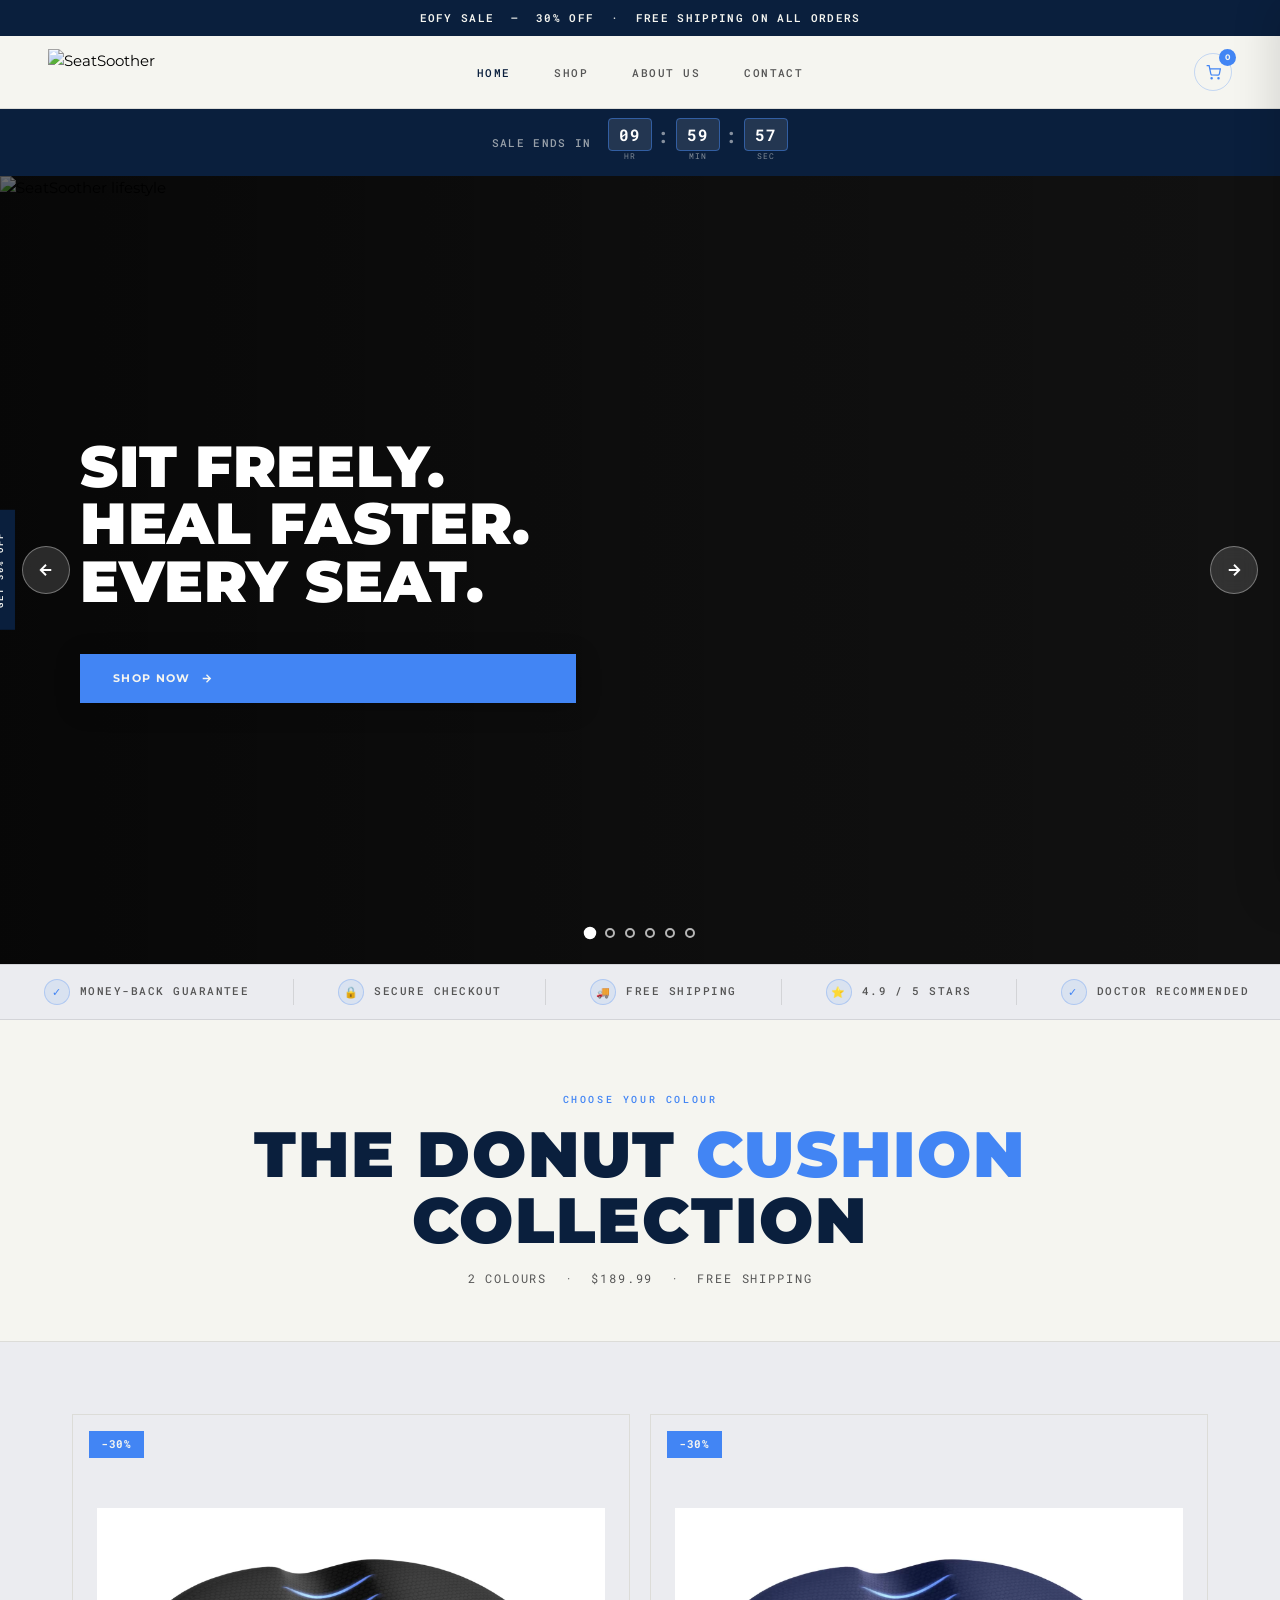
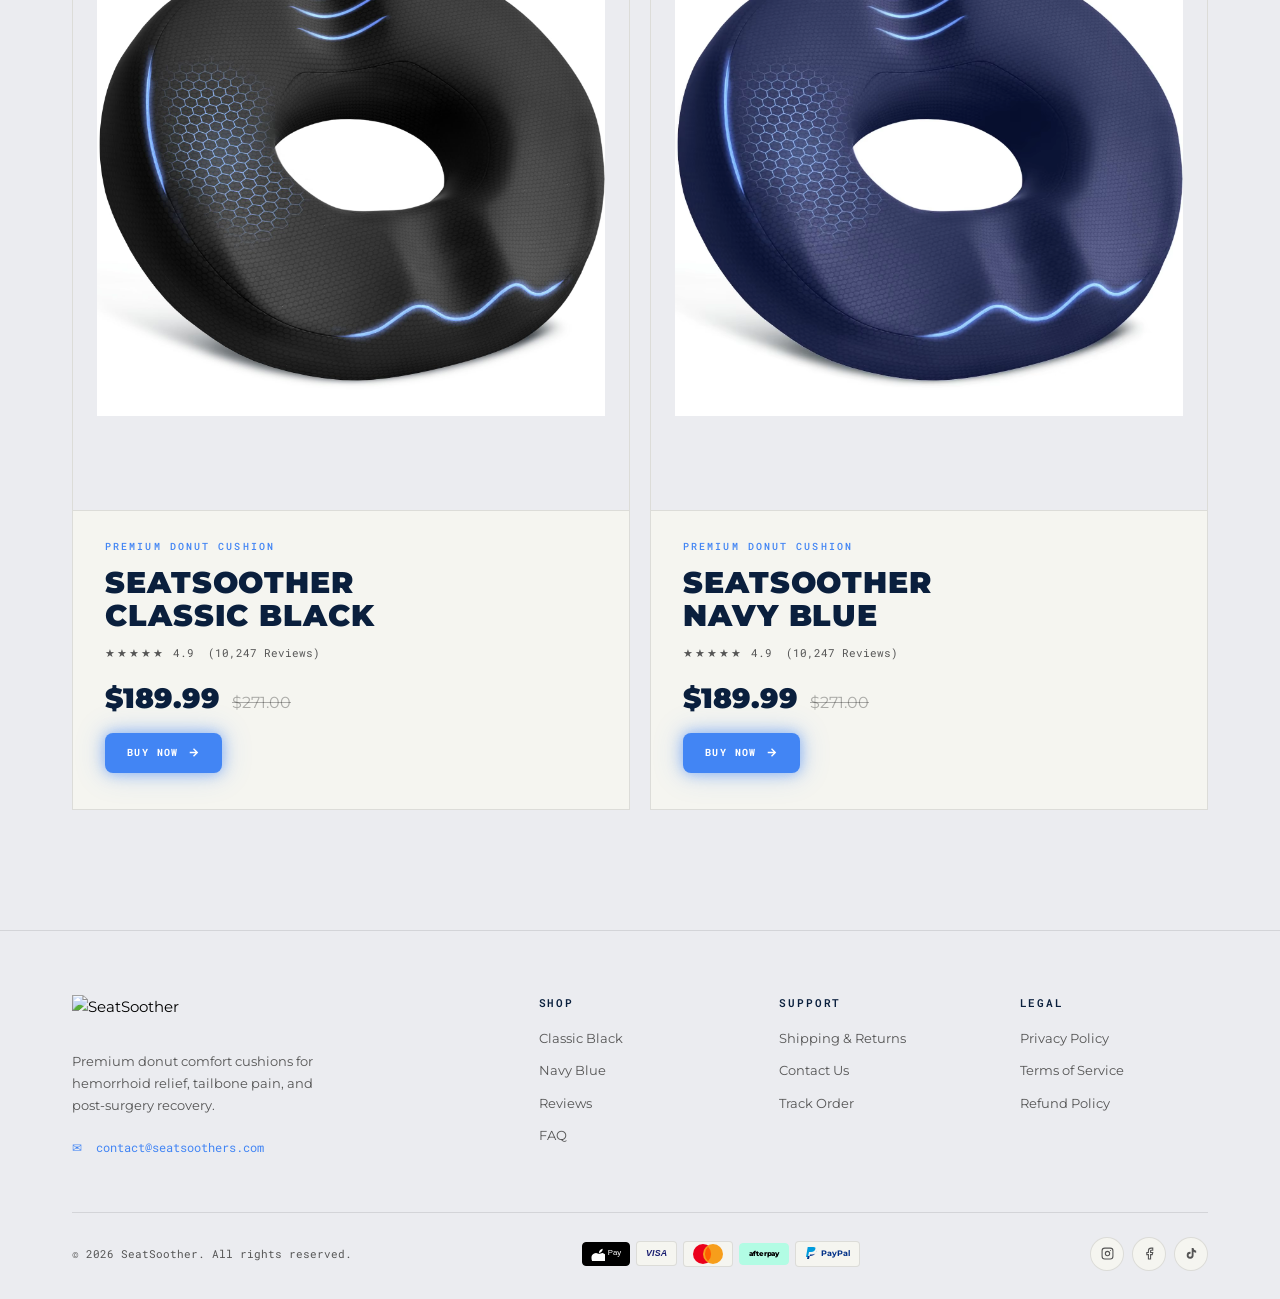
==== commit 3cb16c0c: "Replace View Product with glowing Buy Now buttons; wire cart config to site-config.js Co-Authored-By" ====
--- a/index.html
+++ b/index.html
@@ -9,6 +9,7 @@
   <link rel="preconnect" href="https://fonts.gstatic.com" crossorigin />
   <link href="https://fonts.googleapis.com/css2?family=Montserrat:wght@400;500;600;700;800;900&family=Roboto+Mono:wght@400;500;600&display=swap" rel="stylesheet" />
   <link rel="stylesheet" href="styles.css" />
+  <script src="site-config.js"></script>
   <style>
     .spa-page { display: none; }
 
@@ -60,8 +61,7 @@
 <nav class="navbar">
   <div class="navbar-inner">
     <a href="index.html" class="nav-logo">
-      <img src="Brand_assets/Logo1.PNG.png" alt="SeatSoother" />
-      <span class="nav-logo-text">SeatSoother</span>
+      <img src="Brand_assets/Logo final.png" alt="SeatSoother" />
     </a>
     <ul class="nav-links">
       <li><a href="index.html" class="active">Home</a></li>
@@ -107,9 +107,33 @@
 <!-- ████████████████  PAGE: HOME  ████████████████ -->
 <div id="page-home" class="spa-page">
 
-  <!-- HERO -->
-  <section class="hero">
+  <!-- HERO CAROUSEL -->
+  <section class="hero hero-carousel">
     <div class="hero-side-tab">Get 30% Off</div>
+
+    <div class="carousel-slides">
+      <div class="carousel-slide active">
+        <img src="Brand_assets/carousel 1.jpg" alt="SeatSoother lifestyle" loading="eager" />
+      </div>
+      <div class="carousel-slide">
+        <img src="Brand_assets/carousel 2.jpg" alt="SeatSoother comfort" loading="lazy" />
+      </div>
+      <div class="carousel-slide">
+        <img src="Brand_assets/carousel 3.png" alt="SeatSoother relief" loading="lazy" />
+      </div>
+      <div class="carousel-slide">
+        <img src="Brand_assets/carousel 5.webp" alt="SeatSoother in use" loading="lazy" />
+      </div>
+      <div class="carousel-slide">
+        <img src="Brand_assets/carousel 8.avif" alt="SeatSoother cushion" loading="lazy" />
+      </div>
+      <div class="carousel-slide">
+        <img src="Brand_assets/carousel 11.jpg" alt="SeatSoother healing" loading="lazy" />
+      </div>
+    </div>
+
+    <div class="carousel-overlay"></div>
+
     <div class="hero-left">
       <h1 class="hero-title">Sit Freely.<br />Heal Faster.<br />Every Seat.</h1>
       <a href="#collection" class="btn btn-blue hero-cta">
@@ -117,10 +141,21 @@
         <svg width="13" height="13" viewBox="0 0 24 24" fill="none" stroke="currentColor" stroke-width="2.5"><path d="M5 12h14M12 5l7 7-7 7"/></svg>
       </a>
     </div>
-    <div class="hero-right">
-      <img src="Brand_assets/H51704bd836974f58a15858bb623bf6bb6.jpg"
-           alt="SeatSoother Donut Cushion — Black"
-           class="hero-product-img" />
+
+    <button class="carousel-prev" aria-label="Previous slide">
+      <svg width="18" height="18" viewBox="0 0 24 24" fill="none" stroke="currentColor" stroke-width="2.5"><path d="M19 12H5M12 19l-7-7 7-7"/></svg>
+    </button>
+    <button class="carousel-next" aria-label="Next slide">
+      <svg width="18" height="18" viewBox="0 0 24 24" fill="none" stroke="currentColor" stroke-width="2.5"><path d="M5 12h14M12 5l7 7-7 7"/></svg>
+    </button>
+
+    <div class="carousel-dots">
+      <button class="carousel-dot active" aria-label="Slide 1"></button>
+      <button class="carousel-dot" aria-label="Slide 2"></button>
+      <button class="carousel-dot" aria-label="Slide 3"></button>
+      <button class="carousel-dot" aria-label="Slide 4"></button>
+      <button class="carousel-dot" aria-label="Slide 5"></button>
+      <button class="carousel-dot" aria-label="Slide 6"></button>
     </div>
   </section>
 
@@ -172,7 +207,7 @@
               <span class="coll-price-was">$271.00</span>
             </div>
             <span class="coll-card-cta">
-              View Product
+              Buy Now
               <svg width="13" height="13" viewBox="0 0 24 24" fill="none" stroke="currentColor" stroke-width="2.5"><path d="M5 12h14M12 5l7 7-7 7"/></svg>
             </span>
           </div>
@@ -195,7 +230,7 @@
               <span class="coll-price-was">$271.00</span>
             </div>
             <span class="coll-card-cta">
-              View Product
+              Buy Now
               <svg width="13" height="13" viewBox="0 0 24 24" fill="none" stroke="currentColor" stroke-width="2.5"><path d="M5 12h14M12 5l7 7-7 7"/></svg>
             </span>
           </div>
@@ -220,6 +255,7 @@
     <div class="about-body fade-up">
       <h1 class="about-title">About Us</h1>
 
+      <div id="about-paras">
       <p class="about-text">
         We are a small, passionate team with a deep love for wellness, ergonomic living, and creating products that make a real difference. What started with one simple idea — a smarter way to sit — has grown into a full collection of precision-engineered comfort cushions designed to elevate your daily life effortlessly.
       </p>
@@ -233,8 +269,9 @@
         Whether you&rsquo;re managing hemorrhoids, recovering from surgery, or simply tired of back and tailbone pain — we&rsquo;re here to help you build a life that&rsquo;s more comfortable, more mobile, and uniquely yours.
       </p>
       <p class="about-text">Thank you for being here and supporting our small business.</p>
-
-      <div class="about-email">
+      </div>
+
+      <div class="about-email" id="about-email">
         <svg width="16" height="16" viewBox="0 0 24 24" fill="none" stroke="currentColor" stroke-width="2"><rect x="2" y="4" width="20" height="16" rx="2"/><polyline points="22,6 12,13 2,6"/></svg>
         <a href="mailto:contact@seatsoothers.com">Email: contact@seatsoothers.com</a>
       </div>
@@ -665,8 +702,7 @@
     <div class="footer-grid">
       <div>
         <div class="footer-logo">
-          <img src="Brand_assets/Logo1.PNG.png" alt="SeatSoother" />
-          <span class="footer-logo-text">SeatSoother</span>
+          <img src="Brand_assets/Logo final.png" alt="SeatSoother" />
         </div>
         <p class="footer-desc">Premium donut comfort cushions for hemorrhoid relief, tailbone pain, and post-surgery recovery.</p>
         <a href="mailto:contact@seatsoothers.com" class="footer-email">&#9993;&nbsp; contact@seatsoothers.com</a>
@@ -740,6 +776,7 @@
 
 
 <script src="cart.js"></script>
+<script src="editor.js"></script>
 <script>
 (function () {
   'use strict';
@@ -890,20 +927,337 @@
   }
 
   /* ══════════════════════════════════════════
-     COUNTDOWN
+     CONFIG-DRIVEN DOM POPULATION
+  ══════════════════════════════════════════ */
+  window.populateFromConfig = function (C) {
+    if (!C) return;
+    var el;
+    function q(s)  { return document.querySelector(s); }
+    function qa(s) { return document.querySelectorAll(s); }
+
+    // ── Announcement ──
+    el = q('.ann-bar');
+    if (el && C.announcement !== undefined) el.textContent = C.announcement;
+
+    // ── Hero ──
+    if (C.hero) {
+      el = q('.hero-title');
+      if (el && C.hero.title) el.innerHTML = C.hero.title.replace(/\n/g, '<br />');
+      el = q('.hero-side-tab');
+      if (el && C.hero.sideTab !== undefined) el.textContent = C.hero.sideTab;
+      el = q('.hero-cta');
+      if (el) {
+        if (C.hero.ctaLink) el.href = C.hero.ctaLink;
+        if (C.hero.ctaText) {
+          var hSvg = el.querySelector('svg');
+          el.textContent = C.hero.ctaText + ' ';
+          if (hSvg) el.appendChild(hSvg);
+        }
+      }
+      el = q('.hero-product-img');
+      if (el) {
+        if (C.hero.image)    el.src = C.hero.image;
+        if (C.hero.imageAlt) el.alt = C.hero.imageAlt;
+      }
+    }
+
+    // ── Home sticky CTA ──
+    el = q('#sticky-home .btn');
+    if (el && C.stickyCta && C.stickyCta.home) el.textContent = C.stickyCta.home;
+
+    // ── Collection header ──
+    if (C.collection) {
+      el = q('.coll-header .section-eyebrow');
+      if (el && C.collection.eyebrow) el.textContent = C.collection.eyebrow;
+      el = q('.coll-title');
+      if (el && C.collection.title) el.textContent = C.collection.title;
+      el = q('.coll-sub');
+      if (el && C.collection.subtitle) el.textContent = C.collection.subtitle;
+    }
+
+    // ── Collection cards ──
+    if (C.products) {
+      ['black', 'blue'].forEach(function (color) {
+        var p = C.products[color];
+        if (!p) return;
+        var card = q('.coll-card[href*="color=' + color + '"]');
+        if (!card) return;
+        if (p.link) card.href = p.link;
+        el = card.querySelector('.coll-card-img img');
+        if (el) { el.src = p.image; el.alt = p.imageAlt || ''; }
+        el = card.querySelector('.coll-badge');
+        if (el) el.textContent = p.badge;
+        el = card.querySelector('.coll-card-eyebrow');
+        if (el) el.textContent = p.eyebrow;
+        el = card.querySelector('.coll-card-name');
+        if (el) el.innerHTML = 'SeatSoother<br />' + (p.shortName || '');
+        el = card.querySelector('.coll-card-stars span:last-child');
+        if (el) el.textContent = (p.rating || '') + '  (' + (p.reviewCount || '') + ')';
+        el = card.querySelector('.coll-price-now');
+        if (el) el.textContent = p.priceNow;
+        el = card.querySelector('.coll-price-was');
+        if (el) el.textContent = p.priceWas;
+      });
+    }
+
+    // ── Product detail ──
+    if (C.productDetail) {
+      var pd = C.productDetail;
+      el = q('.prod-eyebrow');        if (el) el.textContent = pd.eyebrow;
+      el = q('.price-now');           if (el) el.textContent = pd.priceNow;
+      el = q('.price-was');           if (el) el.textContent = pd.priceWas;
+      el = q('.price-save');          if (el) el.textContent = pd.discount;
+      el = q('.prod-stock');          if (el) el.textContent = pd.stock;
+      el = q('.prod-desc');           if (el) el.textContent = pd.description;
+      el = q('.prod-rating span:last-child');
+      if (el) el.textContent = (pd.rating || '') + ' — ' + (pd.reviewCount || '');
+      el = q('.prod-feats');
+      if (el && pd.features) {
+        el.innerHTML = pd.features.map(function (f) {
+          return '<div class="prod-feat"><div class="prod-feat-check">&#10003;</div> ' + f + '</div>';
+        }).join('');
+      }
+      if (pd.gallery) {
+        pd.gallery.forEach(function (src, i) {
+          if (i === 0) {
+            var mi  = document.getElementById('mainProductImg');
+            var t0  = document.getElementById('thumb0');
+            var t0w = document.getElementById('thumb0Wrap');
+            if (mi)  mi.src = src;
+            if (t0)  t0.src = src;
+            if (t0w) t0w.setAttribute('data-src', src);
+          } else {
+            var thumbs = qa('#page-product .product-thumb');
+            if (thumbs[i]) {
+              thumbs[i].setAttribute('data-src', src);
+              var ti = thumbs[i].querySelector('img');
+              if (ti) ti.src = src;
+            }
+          }
+        });
+      }
+      var priceText = pd.priceNow || '';
+      ['addCartBtn', 'ctaCartBtn', 'stickyCartBtn'].forEach(function (id) {
+        el = document.getElementById(id);
+        if (!el) return;
+        var svg = el.querySelector('svg');
+        el.textContent = (id === 'addCartBtn' ? 'Add to Cart — ' : 'Order Now — ') + priceText;
+        if (svg) el.insertBefore(svg, el.firstChild);
+      });
+    }
+
+    // ── Product sticky CTA ──
+    el = q('#sticky-product .btn');
+    if (el && C.stickyCta && C.stickyCta.product) {
+      var spSvg = el.querySelector('svg');
+      el.textContent = C.stickyCta.product;
+      if (spSvg) el.insertBefore(spSvg, el.firstChild);
+    }
+
+    // ── Anatomy ──
+    if (C.anatomy) {
+      var anat = C.anatomy;
+      el = q('#anatomy .section-eyebrow');
+      if (el) el.textContent = anat.eyebrow;
+      el = q('#anatomy .section-title');
+      if (el && anat.title) el.innerHTML = anat.title.replace(/\n/g, '<br />');
+      el = q('.anatomy-img-wrap img');
+      if (el) { el.src = anat.image; el.alt = anat.imageAlt || ''; }
+      el = q('.anatomy-features');
+      if (el && anat.features) {
+        el.innerHTML = anat.features.map(function (f) {
+          return '<div class="anat-feat"><div class="anat-num">' + f.num + '</div>' +
+            '<div><h3>' + f.title + '</h3><p>' + f.text + '</p></div></div>';
+        }).join('');
+      }
+    }
+
+    // ── Use Cases ──
+    if (C.useCases) {
+      var uc = C.useCases;
+      el = q('#usecases .section-eyebrow');
+      if (el) el.textContent = uc.eyebrow;
+      el = q('#usecases .section-title');
+      if (el && uc.title) el.innerHTML = uc.title.replace(/\n/g, '<br />');
+      el = q('.use-cases-img-wrap img');
+      if (el) { el.src = uc.image; el.alt = uc.imageAlt || ''; }
+      el = q('.use-cases-caption p');
+      if (el) el.textContent = uc.caption;
+      el = q('.use-tag');
+      if (el) el.textContent = uc.tag;
+      el = q('.use-cards');
+      if (el && uc.cases) {
+        el.innerHTML = uc.cases.map(function (c) {
+          return '<div class="use-card fade-up"><div class="use-card-icon">' + c.icon + '</div>' +
+            '<h3>' + c.title + '</h3><p>' + c.text + '</p></div>';
+        }).join('');
+      }
+    }
+
+    // ── How To ──
+    if (C.howTo) {
+      var ht = C.howTo;
+      el = q('#how .section-eyebrow');
+      if (el) el.textContent = ht.eyebrow;
+      el = q('#how .section-title');
+      if (el && ht.title) el.innerHTML = ht.title.replace(/\n/g, '<br />');
+      el = q('.how-img-wrap img');
+      if (el) { el.src = ht.image; el.alt = ht.imageAlt || ''; }
+      el = q('.how-steps');
+      if (el && ht.steps) {
+        el.innerHTML = ht.steps.map(function (s) {
+          return '<div class="how-step"><div class="how-step-num">' + s.num + '</div>' +
+            '<div><h3>' + s.title + '</h3><p>' + s.text + '</p></div></div>';
+        }).join('');
+      }
+      el = q('.how-warning p');
+      if (el && ht.warning) {
+        var wp = ht.warning.split('. ');
+        el.innerHTML = '<strong>' + wp[0] + '.</strong> ' + wp.slice(1).join('. ');
+      }
+    }
+
+    // ── Reviews ──
+    if (C.reviews) {
+      var rev = C.reviews;
+      el = q('#reviews .section-eyebrow');
+      if (el) el.textContent = rev.eyebrow;
+      el = q('#reviews .section-title');
+      if (el && rev.title) el.innerHTML = rev.title.replace(/\n/g, '<br />');
+      el = q('.reviews-grid');
+      if (el && rev.items) {
+        el.innerHTML = rev.items.map(function (r) {
+          return '<div class="review-card fade-up"><div class="review-stars">&#9733;&#9733;&#9733;&#9733;&#9733;</div>' +
+            '<p class="review-text">' + r.text + '</p>' +
+            '<div class="review-author"><div class="review-av">' + r.initials + '</div>' +
+            '<div><div class="review-name">' + r.name + '</div>' +
+            '<div class="review-role">' + r.role + '</div></div></div></div>';
+        }).join('');
+      }
+      el = q('.review-stats');
+      if (el && rev.stats) {
+        el.innerHTML = rev.stats.map(function (s) {
+          return '<div class="rev-stat"><span class="rev-stat-num">' + s.num + '</span>' +
+            '<span class="rev-stat-lbl">' + s.label + '</span></div>';
+        }).join('');
+      }
+    }
+
+    // ── FAQ ──
+    if (C.faq) {
+      var faqC = C.faq;
+      el = q('#faq .section-eyebrow');
+      if (el) el.textContent = faqC.eyebrow;
+      el = q('#faq .section-title');
+      if (el && faqC.title) el.innerHTML = faqC.title.replace(/\n/g, '<br />');
+      el = q('.faq-list');
+      if (el && faqC.items) {
+        el.innerHTML = faqC.items.map(function (item) {
+          return '<div class="faq-item fade-up">' +
+            '<div class="faq-q"><span>' + item.q + '</span><span class="faq-toggle">+</span></div>' +
+            '<div class="faq-a"><div class="faq-a-inner">' + item.a + '</div></div></div>';
+        }).join('');
+      }
+    }
+
+    // ── CTA section ──
+    if (C.cta) {
+      var cta = C.cta;
+      el = q('.cta-eyebrow'); if (el) el.textContent = cta.eyebrow;
+      el = q('.cta-title');
+      if (el && cta.title) {
+        var ctaLines = cta.title.split('\n');
+        if (cta.titleHighlight) {
+          ctaLines = ctaLines.map(function (line) {
+            return line.indexOf(cta.titleHighlight) >= 0
+              ? line.replace(cta.titleHighlight, '<span>' + cta.titleHighlight + '</span>') : line;
+          });
+        }
+        el.innerHTML = ctaLines.join('<br />');
+      }
+      el = q('.cta-sub'); if (el) el.textContent = cta.subtitle;
+      el = document.getElementById('ctaCartBtn');
+      if (el && cta.ctaText) {
+        var ctaSvg = el.querySelector('svg');
+        el.textContent = cta.ctaText;
+        if (ctaSvg) el.insertBefore(ctaSvg, el.firstChild);
+      }
+      el = q('.cta-actions a'); if (el) el.textContent = cta.reviewsText;
+      el = q('.cta-guarantee'); if (el) el.textContent = cta.guarantee;
+    }
+
+    // ── About ──
+    if (C.about) {
+      var ab = C.about;
+      el = q('.about-title');  if (el) el.textContent = ab.title;
+      el = q('.about-side-tab'); if (el) el.textContent = ab.sideTab;
+      el = document.getElementById('about-paras');
+      if (el && ab.paragraphs) {
+        el.innerHTML = ab.paragraphs.map(function (p) {
+          return '<p class="about-text">' + p + '</p>';
+        }).join('');
+      }
+      el = document.getElementById('about-email');
+      if (el) {
+        var aEml = el.querySelector('a');
+        if (aEml) { aEml.href = 'mailto:' + ab.email; aEml.textContent = 'Email: ' + ab.email; }
+      }
+    }
+
+    // ── Contact ──
+    if (C.contact) {
+      el = q('.contact-title'); if (el) el.textContent = C.contact.title;
+      el = q('.contact-info a');
+      if (el) { el.href = 'mailto:' + C.contact.email; el.textContent = C.contact.email; }
+    }
+
+    // ── Footer ──
+    if (C.footer) {
+      var ft = C.footer;
+      el = q('.footer-desc');  if (el) el.textContent = ft.description;
+      el = q('.footer-email');
+      if (el) { el.textContent = '✉  ' + ft.email; el.href = 'mailto:' + ft.email; }
+      el = q('.footer-copy');  if (el) el.textContent = ft.copyright;
+      if (ft.social) {
+        el = q('.footer-socials a[aria-label="Instagram"]'); if (el && ft.social.instagram) el.href = ft.social.instagram;
+        el = q('.footer-socials a[aria-label="Facebook"]');  if (el && ft.social.facebook)  el.href = ft.social.facebook;
+        el = q('.footer-socials a[aria-label="TikTok"]');    if (el && ft.social.tiktok)    el.href = ft.social.tiktok;
+      }
+      if (ft.links) {
+        var colContainers = qa('.footer-col-links');
+        ['shop', 'support', 'legal'].forEach(function (col, i) {
+          var container = colContainers[i];
+          if (container && ft.links[col]) {
+            container.innerHTML = ft.links[col].map(function (lnk) {
+              return '<a href="' + lnk.href + '">' + lnk.text + '</a>';
+            }).join('');
+          }
+        });
+      }
+    }
+
+    // ── Page title ──
+    if (C.site && C.site.title) document.title = C.site.title;
+  };
+
+  /* ══════════════════════════════════════════
+     COUNTDOWN — auto-resets every N hours
   ══════════════════════════════════════════ */
   (function () {
-    var KEY = 'ss_cd_end';
-    var stored = localStorage.getItem(KEY);
-    var end;
-    if (stored && parseInt(stored, 10) > Date.now()) {
-      end = new Date(parseInt(stored, 10));
-    } else {
-      end = new Date(Date.now() + 4 * 3600000 + 2 * 60000 + 14000);
-      localStorage.setItem(KEY, end.getTime().toString());
-    }
+    var DUR_H  = (window.SITE_CONFIG && window.SITE_CONFIG.countdown && window.SITE_CONFIG.countdown.durationHours) || 10;
+    var DUR_MS = DUR_H * 3600000;
+    var KEY    = 'ss_cd_end_' + DUR_H;
+    var stored = parseInt(localStorage.getItem(KEY), 10);
+    var end    = (stored && stored > Date.now()) ? stored : Date.now() + DUR_MS;
+    if (!(stored && stored > Date.now())) localStorage.setItem(KEY, String(end));
+
     function tick() {
-      var diff = Math.max(0, end - Date.now());
+      var diff = end - Date.now();
+      if (diff <= 0) {
+        end = Date.now() + DUR_MS;
+        localStorage.setItem(KEY, String(end));
+        diff = DUR_MS;
+      }
       document.getElementById('cd-h').textContent = String(Math.floor(diff / 3600000)).padStart(2, '0');
       document.getElementById('cd-m').textContent = String(Math.floor((diff % 3600000) / 60000)).padStart(2, '0');
       document.getElementById('cd-s').textContent = String(Math.floor((diff % 60000) / 1000)).padStart(2, '0');
@@ -929,17 +1283,24 @@
   /* ══════════════════════════════════════════
      PRODUCT PAGE
   ══════════════════════════════════════════ */
-  var PRODUCTS = {
-    black: { label: 'Classic Black', img: 'Brand_assets/H51704bd836974f58a15858bb623bf6bb6.jpg',  alt: 'SeatSoother — Classic Black', cartName: 'SeatSoother Classic Black' },
-    blue:  { label: 'Navy Blue',     img: 'Brand_assets/H90ec0ec1be46449ca5e40d7792b52ae0Y.avif', alt: 'SeatSoother — Navy Blue',    cartName: 'SeatSoother Navy Blue'    }
-  };
+  function getProducts() {
+    var p = window.SITE_CONFIG && window.SITE_CONFIG.products;
+    if (p) return {
+      black: { label: p.black.shortName, img: p.black.image, alt: p.black.imageAlt, cartName: p.black.cartName },
+      blue:  { label: p.blue.shortName,  img: p.blue.image,  alt: p.blue.imageAlt,  cartName: p.blue.cartName  }
+    };
+    return {
+      black: { label: 'Classic Black', img: 'Brand_assets/H51704bd836974f58a15858bb623bf6bb6.jpg',  alt: 'SeatSoother — Classic Black', cartName: 'SeatSoother Classic Black' },
+      blue:  { label: 'Navy Blue',     img: 'Brand_assets/H90ec0ec1be46449ca5e40d7792b52ae0Y.avif', alt: 'SeatSoother — Navy Blue',    cartName: 'SeatSoother Navy Blue'    }
+    };
+  }
   var currentColor    = 'black';
   var productInited   = false;
 
   function applyColor(key) {
-    if (!PRODUCTS[key]) key = 'black';
+    if (!getProducts()[key]) key = 'black';
     currentColor = key;
-    var p = PRODUCTS[key];
+    var p = getProducts()[key];
 
     var mi = document.getElementById('mainProductImg');
     if (mi) { mi.src = p.img; mi.alt = p.alt; }
@@ -988,7 +1349,7 @@
 
     /* Cart buttons */
     function addToCart(btn) {
-      var p = PRODUCTS[currentColor];
+      var p = getProducts()[currentColor];
       if (window.SS && window.SS.addToCart) window.SS.addToCart(p.cartName, currentColor, btn);
     }
     ['addCartBtn', 'ctaCartBtn', 'stickyCartBtn'].forEach(function (id) {
@@ -996,15 +1357,18 @@
       if (btn) btn.addEventListener('click', function () { addToCart(this); });
     });
 
-    /* FAQ accordion */
-    document.querySelectorAll('#page-product .faq-q').forEach(function (q) {
-      q.addEventListener('click', function () {
-        var item = q.closest('.faq-item');
+    /* FAQ accordion — event delegation so regenerated HTML still works */
+    var faqList = document.querySelector('#page-product .faq-list');
+    if (faqList) {
+      faqList.addEventListener('click', function (e) {
+        var clicked = e.target.closest('.faq-q');
+        if (!clicked) return;
+        var item = clicked.closest('.faq-item');
         var wasOpen = item.classList.contains('open');
-        document.querySelectorAll('#page-product .faq-item').forEach(function (i) { i.classList.remove('open'); });
+        faqList.querySelectorAll('.faq-item').forEach(function (i) { i.classList.remove('open'); });
         if (!wasOpen) item.classList.add('open');
       });
-    });
+    }
   }
 
   /* ══════════════════════════════════════════
@@ -1066,6 +1430,106 @@
   showPage(initPage, { color: initColor });
   history.replaceState({ page: initPage, color: initColor }, '', window.location.href);
 
+  /* Apply site-config.js content to all DOM elements */
+  if (window.SITE_CONFIG && window.populateFromConfig) {
+    window.populateFromConfig(window.SITE_CONFIG);
+  }
+
+  /* ══════════════════════════════════════════
+     LOGO BACKGROUND REMOVAL
+  ══════════════════════════════════════════ */
+  function removeLogoBg() {
+    ['.nav-logo img', '.footer-logo img'].forEach(function (sel) {
+      var img = document.querySelector(sel);
+      if (!img || img.dataset.bgRemoved) return;
+
+      function process() {
+        if (img.dataset.bgRemoved) return;
+        img.dataset.bgRemoved = '1';
+
+        var canvas = document.createElement('canvas');
+        var ctx = canvas.getContext('2d');
+        canvas.width  = img.naturalWidth;
+        canvas.height = img.naturalHeight;
+        ctx.drawImage(img, 0, 0);
+
+        try {
+          var imageData = ctx.getImageData(0, 0, canvas.width, canvas.height);
+          var d = imageData.data;
+          var bgR = d[0], bgG = d[1], bgB = d[2];
+
+          for (var i = 0; i < d.length; i += 4) {
+            var dist = Math.sqrt(
+              (d[i]   - bgR) * (d[i]   - bgR) +
+              (d[i+1] - bgG) * (d[i+1] - bgG) +
+              (d[i+2] - bgB) * (d[i+2] - bgB)
+            );
+            d[i+3] = Math.min(255, Math.round(Math.max(0, (dist - 15) / 55 * 255)));
+          }
+
+          ctx.putImageData(imageData, 0, 0);
+          img.src = canvas.toDataURL('image/png');
+        } catch (e) { /* cross-origin guard — leave original */ }
+      }
+
+      if (img.complete && img.naturalWidth) {
+        process();
+      } else {
+        img.addEventListener('load', process, { once: true });
+      }
+    });
+  }
+
+  removeLogoBg();
+
+  /* ══════════════════════════════════════════
+     HERO CAROUSEL
+  ══════════════════════════════════════════ */
+  (function () {
+    var slides  = document.querySelectorAll('.carousel-slide');
+    var dots    = document.querySelectorAll('.carousel-dot');
+    var btnPrev = document.querySelector('.carousel-prev');
+    var btnNext = document.querySelector('.carousel-next');
+    if (!slides.length) return;
+
+    var current = 0;
+    var timer;
+
+    function goTo(idx) {
+      slides[current].classList.remove('active');
+      dots[current].classList.remove('active');
+      current = (idx + slides.length) % slides.length;
+      slides[current].classList.add('active');
+      dots[current].classList.add('active');
+    }
+
+    function startAuto() { timer = setInterval(function () { goTo(current + 1); }, 5000); }
+    function resetAuto()  { clearInterval(timer); startAuto(); }
+
+    if (btnNext) btnNext.addEventListener('click', function () { goTo(current + 1); resetAuto(); });
+    if (btnPrev) btnPrev.addEventListener('click', function () { goTo(current - 1); resetAuto(); });
+
+    dots.forEach(function (dot, i) {
+      dot.addEventListener('click', function () { goTo(i); resetAuto(); });
+    });
+
+    var heroEl = document.querySelector('.hero-carousel');
+    if (heroEl) {
+      heroEl.addEventListener('mouseenter', function () { clearInterval(timer); });
+      heroEl.addEventListener('mouseleave', startAuto);
+
+      /* Touch swipe support */
+      var touchX = 0;
+      heroEl.addEventListener('touchstart', function (e) { touchX = e.touches[0].clientX; }, { passive: true });
+      heroEl.addEventListener('touchend', function (e) {
+        var dx = e.changedTouches[0].clientX - touchX;
+        if (Math.abs(dx) > 40) { goTo(dx < 0 ? current + 1 : current - 1); resetAuto(); }
+      }, { passive: true });
+    }
+
+    startAuto();
+  })();
+
 })();
 </script>
 </body>
--- a/styles.css
+++ b/styles.css
@@ -72,7 +72,7 @@
   height: 72px;
 }
 .nav-logo { display: flex; align-items: center; gap: 10px; min-width: 180px; }
-.nav-logo img { height: 36px; width: auto; }
+.nav-logo img { height: 47px; width: auto; animation: logo-glow 2.5s ease-in-out infinite; }
 .nav-logo-text {
   font-family: var(--font);
   font-size: 1.55rem;
@@ -120,6 +120,34 @@
 }
 .hamburger { display: none; flex-direction: column; gap: 5px; background: none; border: none; padding: 4px; cursor: pointer; }
 .hamburger span { width: 22px; height: 1.5px; background: var(--dark-blue); border-radius: 2px; display: block; }
+
+/* ── LOGO GLOW ANIMATION ── */
+@keyframes logo-glow {
+  0%, 100% {
+    filter: hue-rotate(25deg) saturate(0.75) brightness(1.05)
+            drop-shadow(0 0 5px rgba(66, 133, 244, 0.7))
+            drop-shadow(0 0 12px rgba(66, 133, 244, 0.35));
+  }
+  50% {
+    filter: hue-rotate(25deg) saturate(0.75) brightness(1.05)
+            drop-shadow(0 0 12px rgba(66, 133, 244, 1))
+            drop-shadow(0 0 28px rgba(66, 133, 244, 0.75))
+            drop-shadow(0 0 48px rgba(66, 133, 244, 0.4));
+  }
+}
+
+/* ── BUTTON GLOW ANIMATION ── */
+@keyframes btn-glow {
+  0%, 100% {
+    box-shadow: 0 0 8px rgba(66, 133, 244, 0.55),
+                0 0 20px rgba(66, 133, 244, 0.25);
+  }
+  50% {
+    box-shadow: 0 0 16px rgba(66, 133, 244, 0.9),
+                0 0 36px rgba(66, 133, 244, 0.5),
+                0 0 56px rgba(66, 133, 244, 0.2);
+  }
+}
 
 /* ── COUNTDOWN ── */
 .cd-banner {
@@ -210,6 +238,92 @@
   object-fit: contain;
   filter: drop-shadow(0 32px 64px rgba(0,0,0,.1));
 }
+
+/* ── HERO CAROUSEL ── */
+.hero-carousel { background: #111; }
+.carousel-slides {
+  position: absolute;
+  inset: 0;
+  z-index: 0;
+}
+.carousel-slide {
+  position: absolute;
+  inset: 0;
+  opacity: 0;
+  transition: opacity 0.9s ease;
+}
+.carousel-slide.active { opacity: 1; }
+.carousel-slide img {
+  width: 100%;
+  height: 100%;
+  object-fit: cover;
+  object-position: center;
+}
+.carousel-overlay {
+  position: absolute;
+  inset: 0;
+  background: linear-gradient(to right, rgba(0,0,0,.58) 0%, rgba(0,0,0,.22) 52%, rgba(0,0,0,0) 100%);
+  z-index: 1;
+  pointer-events: none;
+}
+.hero-carousel .hero-left {
+  position: relative;
+  z-index: 2;
+  background: transparent;
+  width: 50%;
+}
+.hero-carousel .hero-title { color: #fff; }
+.hero-carousel .hero-cta { box-shadow: 0 4px 24px rgba(0,0,0,.25); }
+.carousel-prev,
+.carousel-next {
+  position: absolute;
+  top: 50%;
+  transform: translateY(-50%);
+  z-index: 10;
+  background: rgba(255,255,255,.14);
+  backdrop-filter: blur(8px);
+  -webkit-backdrop-filter: blur(8px);
+  border: 1.5px solid rgba(255,255,255,.35);
+  border-radius: 50%;
+  width: 48px;
+  height: 48px;
+  display: flex;
+  align-items: center;
+  justify-content: center;
+  cursor: pointer;
+  color: #fff;
+  transition: background .2s;
+  padding: 0;
+}
+.carousel-prev:hover,
+.carousel-next:hover { background: rgba(255,255,255,.28); }
+.carousel-prev { left: 22px; }
+.carousel-next { right: 22px; }
+.carousel-dots {
+  position: absolute;
+  bottom: 26px;
+  left: 50%;
+  transform: translateX(-50%);
+  z-index: 10;
+  display: flex;
+  gap: 10px;
+}
+.carousel-dot {
+  width: 10px;
+  height: 10px;
+  border-radius: 50%;
+  border: 2px solid rgba(255,255,255,.7);
+  background: transparent;
+  cursor: pointer;
+  padding: 0;
+  transition: background .25s, border-color .25s, transform .25s;
+}
+.carousel-dot.active {
+  background: #fff;
+  border-color: #fff;
+  transform: scale(1.25);
+}
+
 .stars { color: var(--blue); letter-spacing: 2px; font-size: 1.2rem; }
 
 /* ── BUTTONS ── */
@@ -226,7 +340,7 @@
   transition: all .22s ease;
   white-space: nowrap;
 }
-.btn-blue { background: var(--blue); color: var(--white); border-color: var(--blue); }
+.btn-blue { background: var(--blue); color: var(--white); border-color: var(--blue); animation: btn-glow 2.5s ease-in-out infinite; }
 .btn-blue:hover { background: #3373e3; border-color: #3373e3; opacity: 1; }
 .btn-outline-blue { background: transparent; color: var(--blue); border-color: var(--blue); }
 .btn-outline-blue:hover { background: var(--blue-dim); opacity: 1; }
@@ -428,7 +542,7 @@
 .footer-inner { max-width: 1240px; margin: 0 auto; padding: 0 52px; }
 .footer-grid { display: grid; grid-template-columns: 2.2fr 1fr 1fr 1fr; gap: 52px; margin-bottom: 52px; }
 .footer-logo { display: flex; align-items: center; gap: 10px; margin-bottom: 14px; }
-.footer-logo img { height: 32px; }
+.footer-logo img { height: 42px; animation: logo-glow 2.5s ease-in-out infinite; }
 .footer-logo-text { font-size: 1.5rem; font-weight: 800; letter-spacing: .2em; text-transform: uppercase; color: var(--dark-blue); }
 .footer-desc { font-size: 1.25rem; color: var(--muted); line-height: 1.75; max-width: 260px; margin-bottom: 18px; }
 .footer-email { font-family: var(--mono); font-size: 1.2rem; color: var(--blue); }
@@ -676,8 +790,8 @@
 .coll-card-price { display: flex; align-items: baseline; gap: 12px; }
 .coll-price-now { font-family: var(--font); font-size: 2.8rem; font-weight: 900; color: var(--dark-blue); }
 .coll-price-was { font-size: 1.6rem; color: rgba(0,0,0,.3); text-decoration: line-through; }
-.coll-card-cta { display: inline-flex; align-items: center; gap: 8px; font-family: var(--mono); font-size: 1.05rem; font-weight: 600; letter-spacing: .14em; text-transform: uppercase; color: var(--blue); padding-bottom: 2px; border-bottom: 1.5px solid var(--blue); width: fit-content; transition: gap .2s; }
-.coll-card:hover .coll-card-cta { gap: 14px; }
+.coll-card-cta { display: inline-flex; align-items: center; gap: 8px; font-family: var(--mono); font-size: 1rem; font-weight: 700; letter-spacing: .14em; text-transform: uppercase; color: #fff; background: var(--blue); padding: 12px 22px; border-radius: 8px; width: fit-content; box-shadow: 0 0 14px rgba(59,130,246,.55), 0 0 30px rgba(59,130,246,.25); transition: gap .2s, box-shadow .2s, transform .15s; }
+.coll-card:hover .coll-card-cta { gap: 14px; box-shadow: 0 0 22px rgba(59,130,246,.8), 0 0 50px rgba(59,130,246,.4); transform: translateY(-1px); }
 
 /* ── PRODUCT PAGE EXTRAS ── */
 .prod-stock { font-family: var(--mono); font-size: 1.05rem; color: #c0392b; font-weight: 600; letter-spacing: .1em; text-transform: uppercase; display: flex; align-items: center; gap: 8px; margin-bottom: 16px; }
@@ -688,10 +802,11 @@
 
 /* ── RESPONSIVE ── */
 @media (max-width: 1100px) {
-  .hero { height: auto; max-height: none; flex-direction: column; }
-  .hero-left { width: 100%; padding: 52px 44px; min-height: 280px; }
+  .hero:not(.hero-carousel) { height: auto; max-height: none; flex-direction: column; }
+  .hero:not(.hero-carousel) .hero-left { width: 100%; padding: 52px 44px; min-height: 280px; }
   .hero-side-tab { display: none; }
-  .hero-right { min-height: 380px; }
+  .hero:not(.hero-carousel) .hero-right { min-height: 380px; }
+  .hero-carousel .hero-left { width: 100%; }
   .anatomy-grid, .how-grid, .product-grid { grid-template-columns: 1fr; gap: 52px; }
   .footer-grid { grid-template-columns: 1fr 1fr; gap: 36px; }
   .shop-grid { grid-template-columns: repeat(2, 1fr); }
@@ -714,6 +829,11 @@
   .hero-right { min-height: 260px; }
   .hero-title { margin-bottom: 28px; }
   .hero-product-img { width: 80%; }
+  .hero-carousel .hero-left { width: 100%; }
+  .carousel-overlay { background: linear-gradient(to bottom, rgba(0,0,0,.5) 0%, rgba(0,0,0,.15) 100%); }
+  .carousel-prev { left: 10px; }
+  .carousel-next { right: 10px; }
+  .carousel-prev, .carousel-next { width: 38px; height: 38px; }
 
   /* Use cases */
   .use-cards { grid-template-columns: 1fr; }
@@ -772,6 +892,7 @@
   .hero-left { padding: 28px 16px 24px; }
   .hero-right { min-height: 220px; }
   .hero-product-img { width: 85%; }
+  .carousel-dots { bottom: 16px; }
   .ann-bar { font-size: .95rem; }
   .navbar-inner { padding: 0 12px; }
   .container { padding: 0 16px; }
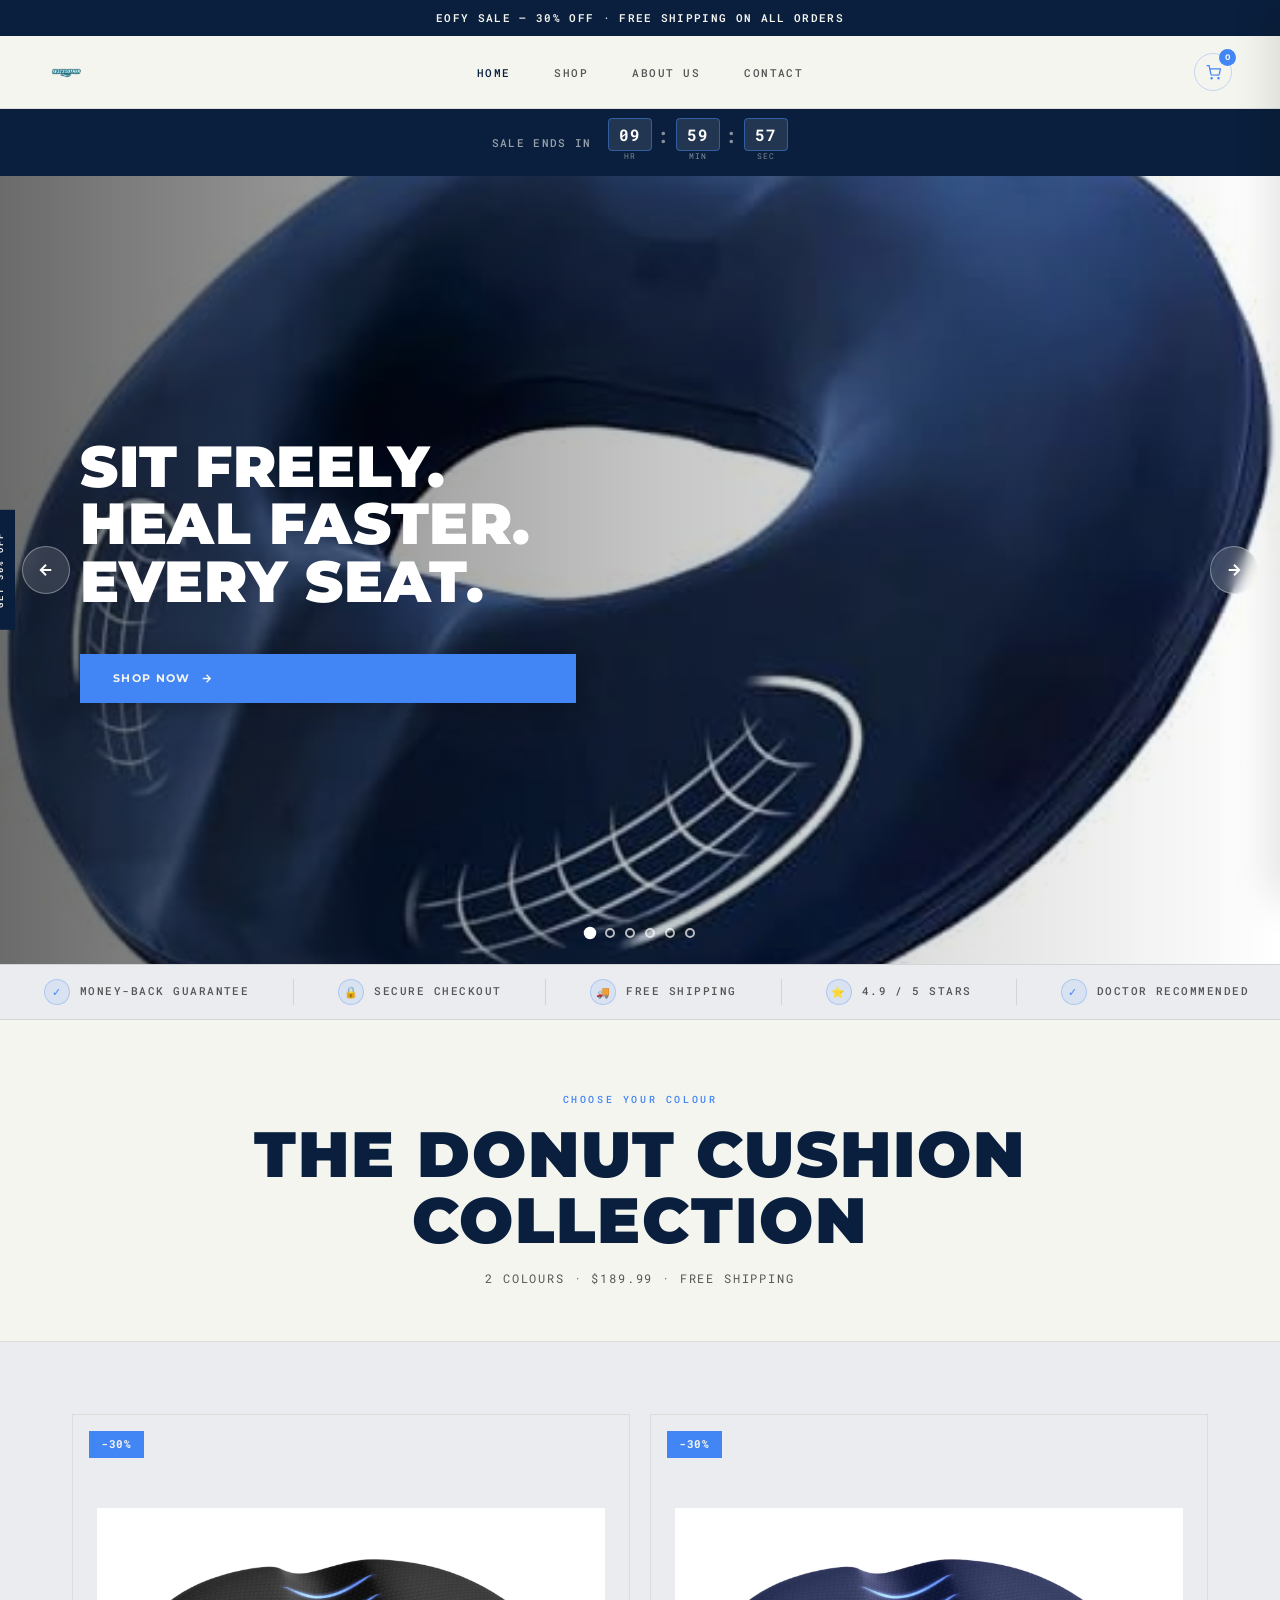
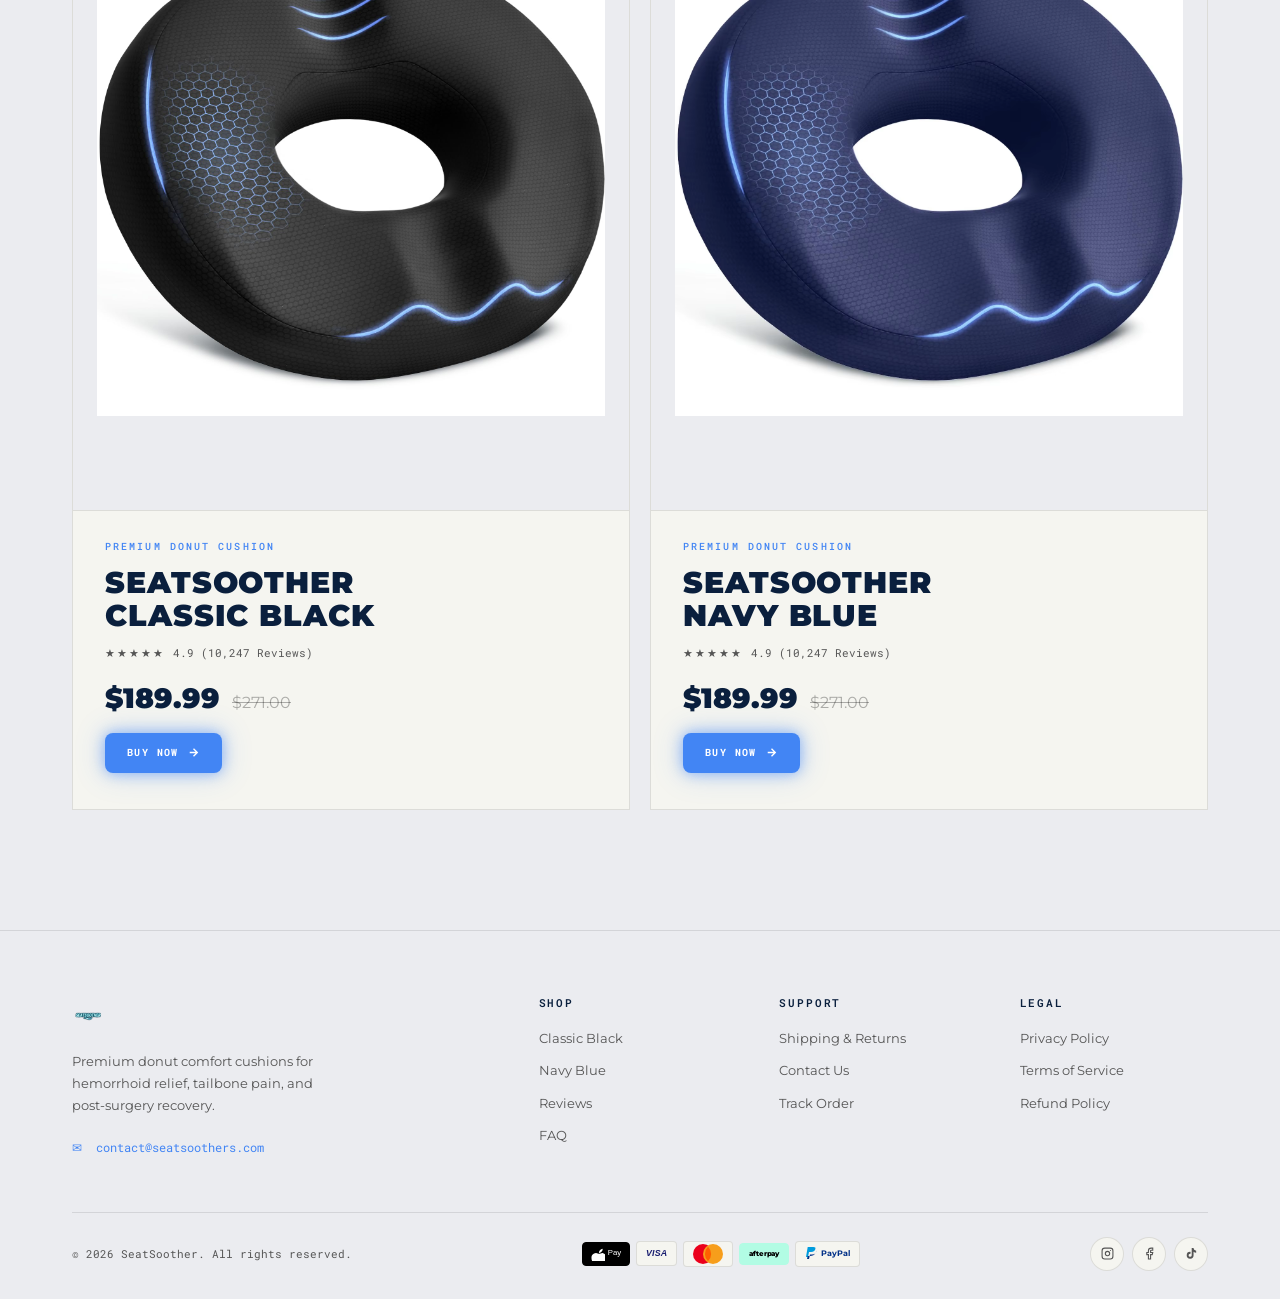
==== commit b0fd626a: "Consolidate entire site into single self-contained index.html All CSS (styles.css), site config (sit" ====
--- a/index.html
+++ b/index.html
@@ -8,47 +8,1311 @@
   <link rel="preconnect" href="https://fonts.googleapis.com" />
   <link rel="preconnect" href="https://fonts.gstatic.com" crossorigin />
   <link href="https://fonts.googleapis.com/css2?family=Montserrat:wght@400;500;600;700;800;900&family=Roboto+Mono:wght@400;500;600&display=swap" rel="stylesheet" />
-  <link rel="stylesheet" href="styles.css" />
-  <script src="site-config.js"></script>
   <style>
-    .spa-page { display: none; }
-
-    /* Thank-you page */
-    .ty-section {
-      min-height: calc(100vh - 112px);
-      display: flex; flex-direction: column;
-      align-items: center; justify-content: center;
-      text-align: center; padding: 80px 24px;
-    }
-    .ty-icon {
-      width: 80px; height: 80px; border-radius: 50%;
-      background: #e9f7ef;
-      display: flex; align-items: center; justify-content: center;
-      margin: 0 auto 32px;
-    }
-    .ty-icon svg { color: #27ae60; }
-    .ty-title {
-      font-family: var(--font);
-      font-size: clamp(3.2rem, 5vw, 5.5rem);
-      font-weight: 900; text-transform: uppercase;
-      color: var(--dark-blue); line-height: 1.05; margin-bottom: 20px;
-    }
-    .ty-title span { color: var(--blue); }
-    .ty-sub {
-      font-size: 1.5rem; color: var(--muted);
-      max-width: 500px; margin: 0 auto 36px; line-height: 1.6;
-    }
-    .ty-details {
-      display: flex; gap: 24px; flex-wrap: wrap;
-      justify-content: center; margin-bottom: 44px;
-    }
-    .ty-detail {
-      display: flex; align-items: center; gap: 8px;
-      font-family: var(--mono); font-size: 1.1rem;
-      color: var(--dark-blue); font-weight: 600;
-    }
-    .ty-detail svg { color: var(--blue); }
+/* ── RESET ── */
+*, *::before, *::after { box-sizing: border-box; margin: 0; padding: 0; }
+
+/* ── COLOR SWATCHES ── */
+.color-row { display: flex; align-items: center; gap: 12px; margin-bottom: 24px; flex-wrap: wrap; }
+.color-row-label { font-family: var(--mono); font-size: 1rem; letter-spacing: .16em; text-transform: uppercase; color: var(--muted); margin-right: 4px; }
+.swatch { width: 32px; height: 32px; border-radius: 50%; border: 2.5px solid transparent; cursor: pointer; transition: transform .2s; outline: 2.5px solid transparent; outline-offset: 3px; flex-shrink: 0; }
+.swatch.active { outline-color: var(--blue); }
+.swatch:hover { transform: scale(1.12); }
+.swatch-black { background: #111; }
+.swatch-navy  { background: var(--dark-blue); }
+.color-selected-name { font-family: var(--mono); font-size: 1.15rem; color: var(--dark-blue); font-weight: 600; }
+
+:root {
+  --blue:      #4285F4;
+  --dark-blue: #0A1F3D;
+  --white:     #F5F5F0;
+  --black:     #000000;
+  --grey:      #ebecf0;
+  --blue-dim:  rgba(66,133,244,.1);
+  --blue-mid:  rgba(66,133,244,.3);
+  --muted:     #555555;
+  --border:    rgba(0,0,0,.1);
+  --border-b:  rgba(66,133,244,.28);
+  --font:      'Montserrat', sans-serif;
+  --mono:      'Roboto Mono', monospace;
+}
+
+html { scroll-behavior: smooth; font-size: 10px; }
+body {
+  background: var(--white);
+  color: var(--black);
+  font-family: var(--font);
+  font-size: 1.5rem;
+  font-weight: 400;
+  line-height: 1.65;
+  overflow-x: hidden;
+  -webkit-font-smoothing: antialiased;
+}
+a { color: inherit; text-decoration: none; transition: opacity .2s; }
+img { display: block; max-width: 100%; }
+ul { list-style: none; }
+
+/* ── ANNOUNCEMENT BAR ── */
+.ann-bar {
+  background: var(--dark-blue);
+  color: var(--white);
+  text-align: center;
+  padding: 9px 16px;
+  font-family: var(--mono);
+  font-size: 1.1rem;
+  font-weight: 600;
+  letter-spacing: .12em;
+  text-transform: uppercase;
+}
+
+/* ── NAVBAR ── */
+.navbar {
+  background: var(--white);
+  border-bottom: 1px solid var(--border);
+  position: sticky;
+  top: 0;
+  z-index: 500;
+}
+.navbar-inner {
+  max-width: 1360px;
+  margin: 0 auto;
+  padding: 0 48px;
+  display: flex;
+  align-items: center;
+  justify-content: space-between;
+  height: 72px;
+}
+.nav-logo { display: flex; align-items: center; gap: 10px; min-width: 180px; }
+.nav-logo img { height: 47px; width: auto; animation: logo-glow 2.5s ease-in-out infinite; }
+.nav-logo-text {
+  font-family: var(--font);
+  font-size: 1.55rem;
+  font-weight: 800;
+  letter-spacing: .22em;
+  text-transform: uppercase;
+  color: var(--dark-blue);
+}
+.nav-links {
+  display: flex;
+  gap: 44px;
+  position: absolute;
+  left: 50%;
+  transform: translateX(-50%);
+}
+.nav-links a {
+  font-family: var(--mono);
+  font-size: 1.05rem;
+  font-weight: 500;
+  letter-spacing: .14em;
+  text-transform: uppercase;
+  color: var(--muted);
+  transition: color .2s;
+}
+.nav-links a:hover, .nav-links a.active { color: var(--dark-blue); opacity: 1; }
+.nav-actions { display: flex; align-items: center; gap: 16px; min-width: 180px; justify-content: flex-end; }
+.nav-cart {
+  width: 38px; height: 38px;
+  border: 1.5px solid var(--border-b);
+  border-radius: 50%;
+  display: flex; align-items: center; justify-content: center;
+  color: var(--blue);
+  position: relative;
+  transition: border-color .2s;
+}
+.nav-cart:hover { border-color: var(--blue); opacity: 1; }
+.nav-cart-badge {
+  position: absolute; top: -5px; right: -5px;
+  background: var(--blue);
+  color: var(--white);
+  font-size: .8rem; font-weight: 700;
+  width: 17px; height: 17px;
+  border-radius: 50%;
+  display: flex; align-items: center; justify-content: center;
+}
+.hamburger { display: none; flex-direction: column; gap: 5px; background: none; border: none; padding: 4px; cursor: pointer; }
+.hamburger span { width: 22px; height: 1.5px; background: var(--dark-blue); border-radius: 2px; display: block; }
+
+/* ── LOGO GLOW ANIMATION ── */
+@keyframes logo-glow {
+  0%, 100% {
+    filter: hue-rotate(25deg) saturate(0.75) brightness(1.05)
+            drop-shadow(0 0 5px rgba(66, 133, 244, 0.7))
+            drop-shadow(0 0 12px rgba(66, 133, 244, 0.35));
+  }
+  50% {
+    filter: hue-rotate(25deg) saturate(0.75) brightness(1.05)
+            drop-shadow(0 0 12px rgba(66, 133, 244, 1))
+            drop-shadow(0 0 28px rgba(66, 133, 244, 0.75))
+            drop-shadow(0 0 48px rgba(66, 133, 244, 0.4));
+  }
+}
+
+/* ── BUTTON GLOW ANIMATION ── */
+@keyframes btn-glow {
+  0%, 100% {
+    box-shadow: 0 0 8px rgba(66, 133, 244, 0.55),
+                0 0 20px rgba(66, 133, 244, 0.25);
+  }
+  50% {
+    box-shadow: 0 0 16px rgba(66, 133, 244, 0.9),
+                0 0 36px rgba(66, 133, 244, 0.5),
+                0 0 56px rgba(66, 133, 244, 0.2);
+  }
+}
+
+/* ── COUNTDOWN ── */
+.cd-banner {
+  background: var(--dark-blue);
+  color: var(--white);
+  padding: 10px 16px;
+  display: flex; align-items: center; justify-content: center;
+  gap: 16px;
+  font-family: var(--mono);
+  font-size: 1.1rem;
+  font-weight: 600;
+  letter-spacing: .12em;
+  text-transform: uppercase;
+}
+.cd-label { color: rgba(245,245,240,.6); font-weight: 500; }
+.cd-timer { display: flex; align-items: center; gap: 5px; }
+.cd-unit {
+  background: rgba(255,255,255,.1);
+  border: 1px solid rgba(66,133,244,.5);
+  border-radius: 4px;
+  padding: 5px 10px;
+  font-size: 1.6rem;
+  font-weight: 700;
+  color: #fff;
+  min-width: 36px;
+  text-align: center;
+}
+.cd-sep { color: rgba(255,255,255,.5); }
+.cd-unit-label { font-size: .8rem; font-weight: 400; letter-spacing: .14em; color: rgba(245,245,240,.5); text-align: center; margin-top: 2px; }
+
+/* ── HERO ── */
+.hero {
+  display: flex;
+  height: calc(100vh - 112px);
+  min-height: 540px;
+  max-height: 900px;
+  overflow: hidden;
+  position: relative;
+  background: var(--white);
+}
+.hero-left {
+  width: 42%;
+  display: flex;
+  flex-direction: column;
+  justify-content: center;
+  padding: 72px 64px 72px 80px;
+  flex-shrink: 0;
+  position: relative;
+  z-index: 2;
+}
+.hero-side-tab {
+  position: absolute;
+  left: 0; top: 50%;
+  transform: translateY(-50%) rotate(-90deg) translateX(-50%);
+  transform-origin: left center;
+  background: var(--dark-blue);
+  color: var(--white);
+  font-family: var(--mono);
+  font-size: .85rem;
+  font-weight: 600;
+  letter-spacing: .22em;
+  text-transform: uppercase;
+  padding: 8px 22px;
+  white-space: nowrap;
+  z-index: 10;
+}
+.hero-title {
+  font-family: var(--font);
+  font-size: clamp(3.6rem, 4.5vw, 7rem);
+  font-weight: 900;
+  line-height: 1.0;
+  letter-spacing: .01em;
+  text-transform: uppercase;
+  color: var(--dark-blue);
+  margin-bottom: 44px;
+}
+.hero-cta { font-size: 1.15rem; padding: 15px 38px; }
+.hero-right {
+  flex: 1;
+  background: var(--grey);
+  display: flex; align-items: center; justify-content: center;
+  position: relative;
+  overflow: hidden;
+}
+.hero-product-img {
+  width: 78%;
+  max-width: 560px;
+  object-fit: contain;
+  filter: drop-shadow(0 32px 64px rgba(0,0,0,.1));
+}
+
+/* ── HERO CAROUSEL ── */
+.hero-carousel { background: #111; }
+.carousel-slides {
+  position: absolute;
+  inset: 0;
+  z-index: 0;
+}
+.carousel-slide {
+  position: absolute;
+  inset: 0;
+  opacity: 0;
+  transition: opacity 0.9s ease;
+}
+.carousel-slide.active { opacity: 1; }
+.carousel-slide img {
+  width: 100%;
+  height: 100%;
+  object-fit: cover;
+  object-position: center;
+}
+.carousel-overlay {
+  position: absolute;
+  inset: 0;
+  background: linear-gradient(to right, rgba(0,0,0,.58) 0%, rgba(0,0,0,.22) 52%, rgba(0,0,0,0) 100%);
+  z-index: 1;
+  pointer-events: none;
+}
+.hero-carousel .hero-left {
+  position: relative;
+  z-index: 2;
+  background: transparent;
+  width: 50%;
+}
+.hero-carousel .hero-title { color: #fff; }
+.hero-carousel .hero-cta { box-shadow: 0 4px 24px rgba(0,0,0,.25); }
+.carousel-prev,
+.carousel-next {
+  position: absolute;
+  top: 50%;
+  transform: translateY(-50%);
+  z-index: 10;
+  background: rgba(255,255,255,.14);
+  backdrop-filter: blur(8px);
+  -webkit-backdrop-filter: blur(8px);
+  border: 1.5px solid rgba(255,255,255,.35);
+  border-radius: 50%;
+  width: 48px;
+  height: 48px;
+  display: flex;
+  align-items: center;
+  justify-content: center;
+  cursor: pointer;
+  color: #fff;
+  transition: background .2s;
+  padding: 0;
+}
+.carousel-prev:hover,
+.carousel-next:hover { background: rgba(255,255,255,.28); }
+.carousel-prev { left: 22px; }
+.carousel-next { right: 22px; }
+.carousel-dots {
+  position: absolute;
+  bottom: 26px;
+  left: 50%;
+  transform: translateX(-50%);
+  z-index: 10;
+  display: flex;
+  gap: 10px;
+}
+.carousel-dot {
+  width: 10px;
+  height: 10px;
+  border-radius: 50%;
+  border: 2px solid rgba(255,255,255,.7);
+  background: transparent;
+  cursor: pointer;
+  padding: 0;
+  transition: background .25s, border-color .25s, transform .25s;
+}
+.carousel-dot.active {
+  background: #fff;
+  border-color: #fff;
+  transform: scale(1.25);
+}
+
+.stars { color: var(--blue); letter-spacing: 2px; font-size: 1.2rem; }
+
+/* ── BUTTONS ── */
+.btn {
+  font-family: var(--font);
+  font-size: 1.1rem;
+  font-weight: 700;
+  letter-spacing: .12em;
+  text-transform: uppercase;
+  padding: 14px 32px;
+  cursor: pointer;
+  display: inline-flex; align-items: center; gap: 9px;
+  border: 1.5px solid transparent;
+  transition: all .22s ease;
+  white-space: nowrap;
+}
+.btn-blue { background: var(--blue); color: var(--white); border-color: var(--blue); animation: btn-glow 2.5s ease-in-out infinite; }
+.btn-blue:hover { background: #3373e3; border-color: #3373e3; opacity: 1; }
+.btn-outline-blue { background: transparent; color: var(--blue); border-color: var(--blue); }
+.btn-outline-blue:hover { background: var(--blue-dim); opacity: 1; }
+.btn-dark { background: var(--dark-blue); color: var(--white); border-color: var(--dark-blue); }
+.btn-dark:hover { background: #0d2a52; border-color: #0d2a52; opacity: 1; }
+.btn-outline-dark { background: transparent; color: var(--dark-blue); border-color: rgba(10,31,61,.3); }
+.btn-outline-dark:hover { border-color: var(--dark-blue); opacity: 1; }
+
+/* ── TRUST MARQUEE ── */
+.trust-bar {
+  background: var(--grey);
+  border-top: 1px solid var(--border);
+  border-bottom: 1px solid var(--border);
+  overflow: hidden;
+  padding: 14px 0;
+}
+.trust-track { display: flex; animation: marquee 34s linear infinite; white-space: nowrap; }
+.trust-track:hover { animation-play-state: paused; }
+@keyframes marquee { from { transform: translateX(0); } to { transform: translateX(-50%); } }
+.trust-item {
+  display: inline-flex; align-items: center; gap: 10px;
+  padding: 0 44px;
+  font-family: var(--mono); font-size: 1.05rem; font-weight: 500;
+  letter-spacing: .14em; text-transform: uppercase;
+  color: var(--muted);
+  border-right: 1px solid var(--border);
+  flex-shrink: 0;
+}
+.trust-icon {
+  width: 26px; height: 26px;
+  background: var(--blue-dim);
+  border: 1px solid var(--border-b);
+  border-radius: 50%;
+  display: flex; align-items: center; justify-content: center;
+  color: var(--blue); font-size: 1.1rem; flex-shrink: 0;
+}
+
+/* ── HELPERS ── */
+.container { max-width: 1240px; margin: 0 auto; padding: 0 52px; }
+.section { padding: 110px 0; }
+.section-eyebrow {
+  font-family: var(--mono);
+  font-size: 1rem; font-weight: 500;
+  letter-spacing: .26em; text-transform: uppercase;
+  color: var(--blue); margin-bottom: 14px;
+}
+.section-title {
+  font-family: var(--font);
+  font-size: clamp(3rem, 4vw, 5rem);
+  font-weight: 900;
+  text-transform: uppercase;
+  letter-spacing: .02em;
+  line-height: 1.04;
+  color: var(--dark-blue);
+}
+.section-title span { color: var(--blue); }
+.section-header { text-align: center; margin-bottom: 72px; }
+
+/* ── ANATOMY / FEATURES ── */
+.anatomy-section { background: var(--grey); }
+.anatomy-grid { display: grid; grid-template-columns: 1fr 1fr; gap: 80px; align-items: center; }
+.anatomy-img-wrap {
+  position: relative;
+  border: 1px solid var(--border);
+  background: var(--white);
+  padding: 10px;
+}
+.anatomy-img-wrap img { width: 100%; }
+.anatomy-img-wrap::after {
+  content: '';
+  position: absolute; inset: 0;
+  background: linear-gradient(135deg, rgba(66,133,244,.05) 0%, transparent 60%);
+  pointer-events: none;
+}
+.anatomy-features { display: flex; flex-direction: column; gap: 28px; }
+.anat-feat {
+  display: flex; gap: 18px; align-items: flex-start;
+  padding: 24px;
+  background: var(--white);
+  border: 1px solid var(--border);
+  border-left: 3px solid var(--blue);
+  transition: background .25s;
+}
+.anat-feat:hover { background: var(--grey); }
+.anat-num { font-family: var(--mono); font-size: 2.2rem; font-weight: 600; color: var(--blue); line-height: 1; flex-shrink: 0; }
+.anat-feat h3 { font-size: 1.4rem; font-weight: 700; text-transform: uppercase; letter-spacing: .06em; color: var(--dark-blue); margin-bottom: 6px; }
+.anat-feat p { font-size: 1.3rem; color: var(--muted); line-height: 1.75; }
+
+/* ── USE CASES ── */
+.use-cases-section { background: var(--white); }
+.use-cases-img-wrap { position: relative; border: 1px solid var(--border); overflow: hidden; }
+.use-cases-img-wrap img { width: 100%; }
+.use-cases-img-wrap::before {
+  content: '';
+  position: absolute; inset: 0;
+  background: linear-gradient(to bottom, transparent 60%, rgba(10,31,61,.55) 100%);
+  z-index: 1;
+}
+.use-cases-caption {
+  position: absolute; bottom: 0; left: 0; right: 0; z-index: 2;
+  padding: 28px 36px;
+  display: flex; align-items: center; justify-content: space-between; flex-wrap: wrap; gap: 14px;
+}
+.use-cases-caption p { font-family: var(--mono); font-size: 1.1rem; color: var(--white); letter-spacing: .12em; text-transform: uppercase; }
+.use-tag { background: var(--blue-dim); border: 1px solid var(--border-b); color: var(--blue); font-family: var(--mono); font-size: 1rem; font-weight: 500; padding: 6px 14px; letter-spacing: .1em; text-transform: uppercase; }
+.use-cards { display: grid; grid-template-columns: repeat(3, 1fr); gap: 2px; margin-top: 2px; }
+.use-card { background: var(--grey); border: 1px solid var(--border); padding: 36px 28px; text-align: center; transition: background .25s; }
+.use-card:hover { background: var(--white); }
+.use-card-icon { width: 56px; height: 56px; border: 1.5px solid var(--border-b); border-radius: 50%; background: var(--blue-dim); display: flex; align-items: center; justify-content: center; color: var(--blue); font-size: 2.2rem; margin: 0 auto 18px; }
+.use-card h3 { font-size: 1.4rem; font-weight: 700; text-transform: uppercase; letter-spacing: .06em; color: var(--dark-blue); margin-bottom: 8px; }
+.use-card p { font-size: 1.3rem; color: var(--muted); line-height: 1.75; }
+
+/* ── HOW TO USE ── */
+.how-section { background: var(--grey); }
+.how-grid { display: grid; grid-template-columns: 1fr 1fr; gap: 80px; align-items: center; }
+.how-img-wrap { position: relative; background: var(--white); border: 1px solid var(--border); padding: 10px; }
+.how-img-wrap img { width: 100%; }
+.how-steps { display: flex; flex-direction: column; gap: 24px; }
+.how-step { display: flex; gap: 20px; align-items: flex-start; padding: 22px 24px; border: 1px solid var(--border); background: var(--white); }
+.how-step-num { font-family: var(--mono); font-size: 1.6rem; font-weight: 600; color: var(--blue); flex-shrink: 0; width: 32px; }
+.how-step h3 { font-size: 1.4rem; font-weight: 700; text-transform: uppercase; letter-spacing: .06em; color: var(--dark-blue); margin-bottom: 6px; }
+.how-step p { font-size: 1.3rem; color: var(--muted); line-height: 1.75; }
+.how-warning { display: flex; gap: 16px; align-items: flex-start; padding: 20px 22px; background: rgba(220,50,50,.06); border: 1px solid rgba(220,50,50,.18); margin-top: 8px; }
+.how-warning-icon { font-size: 2rem; flex-shrink: 0; line-height: 1; }
+.how-warning p { font-size: 1.25rem; color: rgba(180,40,40,.9); line-height: 1.7; }
+
+/* ── PRODUCT SECTION ── */
+.product-section { background: var(--white); }
+.product-grid { display: grid; grid-template-columns: 1fr 1fr; gap: 80px; align-items: center; }
+.product-gallery { display: flex; flex-direction: column; gap: 12px; }
+.product-main-img { background: var(--grey); border: 1px solid var(--border); aspect-ratio: 1; display: flex; align-items: center; justify-content: center; overflow: hidden; position: relative; cursor: zoom-in; }
+.product-main-img::before { content: ''; position: absolute; inset: 0; background: radial-gradient(circle at center, rgba(66,133,244,.09) 0%, transparent 65%); pointer-events: none; }
+.product-main-img img { width: 82%; position: relative; z-index: 1; transition: transform .5s ease; }
+.product-main-img:hover img { transform: scale(1.05); }
+.product-thumbs { display: flex; gap: 10px; }
+.product-thumb { flex: 1; background: var(--grey); border: 1.5px solid var(--border); aspect-ratio: 1; display: flex; align-items: center; justify-content: center; cursor: pointer; transition: border-color .2s; padding: 10px; }
+.product-thumb.active { border-color: var(--blue); }
+.product-thumb:hover { border-color: var(--blue-mid); }
+.product-thumb img { width: 100%; }
+.prod-eyebrow { font-family: var(--mono); font-size: 1rem; font-weight: 500; letter-spacing: .24em; text-transform: uppercase; color: var(--blue); margin-bottom: 12px; }
+.prod-title { font-family: var(--font); font-size: clamp(2.8rem, 3.4vw, 4.8rem); font-weight: 900; text-transform: uppercase; letter-spacing: .02em; line-height: 1.05; color: var(--dark-blue); margin-bottom: 16px; }
+.prod-rating { display: flex; align-items: center; gap: 10px; margin-bottom: 22px; font-family: var(--mono); font-size: 1.2rem; color: var(--muted); }
+.prod-desc { font-size: 1.4rem; color: var(--muted); line-height: 1.82; margin-bottom: 28px; }
+.prod-price { display: flex; align-items: baseline; gap: 14px; margin-bottom: 24px; }
+.price-now { font-family: var(--font); font-size: 3.6rem; font-weight: 900; color: var(--dark-blue); }
+.price-was { font-size: 1.8rem; color: rgba(0,0,0,.28); text-decoration: line-through; }
+.price-save { background: var(--blue); color: var(--white); font-family: var(--mono); font-size: .95rem; font-weight: 700; padding: 4px 10px; letter-spacing: .08em; }
+.qty-row { display: flex; align-items: center; gap: 16px; margin-bottom: 26px; }
+.qty-label { font-family: var(--mono); font-size: 1rem; letter-spacing: .16em; text-transform: uppercase; color: var(--muted); }
+.qty-control { display: flex; align-items: center; border: 1px solid var(--border-b); }
+.qty-btn { width: 40px; height: 40px; background: none; border: none; color: var(--blue); font-size: 2.2rem; font-weight: 300; cursor: pointer; display: flex; align-items: center; justify-content: center; transition: background .2s; }
+.qty-btn:hover { background: var(--blue-dim); }
+.qty-val { width: 52px; text-align: center; font-family: var(--mono); font-size: 1.6rem; font-weight: 600; color: var(--dark-blue); border: none; background: none; border-left: 1px solid var(--border-b); border-right: 1px solid var(--border-b); }
+.prod-feats { display: flex; flex-direction: column; gap: 10px; margin-bottom: 32px; }
+.prod-feat { display: flex; align-items: flex-start; gap: 12px; font-size: 1.35rem; color: var(--muted); }
+.prod-feat-check { width: 20px; height: 20px; border-radius: 50%; background: var(--blue-dim); border: 1px solid var(--border-b); display: flex; align-items: center; justify-content: center; color: var(--blue); font-size: 1rem; flex-shrink: 0; margin-top: 2px; }
+.prod-actions { display: flex; gap: 12px; flex-wrap: wrap; }
+
+/* ── REVIEWS ── */
+.reviews-section { background: var(--grey); }
+.reviews-grid { display: grid; grid-template-columns: repeat(3, 1fr); gap: 20px; margin-bottom: 48px; }
+.review-card { background: var(--white); border: 1px solid var(--border); border-top: 2px solid var(--blue); padding: 32px 28px; display: flex; flex-direction: column; gap: 16px; transition: box-shadow .2s; }
+.review-card:hover { box-shadow: 0 6px 24px rgba(66,133,244,.1); }
+.review-stars { font-size: 1.3rem; letter-spacing: 2px; color: var(--blue); }
+.review-text { font-size: 1.35rem; color: var(--muted); line-height: 1.82; font-style: italic; flex: 1; }
+.review-author { display: flex; align-items: center; gap: 13px; }
+.review-av { width: 42px; height: 42px; background: var(--blue-dim); border: 1px solid var(--border-b); border-radius: 50%; color: var(--blue); display: flex; align-items: center; justify-content: center; font-family: var(--mono); font-size: 1.1rem; font-weight: 600; flex-shrink: 0; }
+.review-name { font-size: 1.2rem; font-weight: 700; text-transform: uppercase; letter-spacing: .06em; color: var(--dark-blue); }
+.review-role { font-family: var(--mono); font-size: 1.1rem; color: var(--muted); margin-top: 2px; }
+.review-stats { display: grid; grid-template-columns: repeat(3, 1fr); border: 1px solid var(--border); background: var(--white); }
+.rev-stat { text-align: center; padding: 38px; border-right: 1px solid var(--border); }
+.rev-stat:last-child { border-right: none; }
+.rev-stat-num { font-family: var(--font); font-size: 4.8rem; font-weight: 900; display: block; line-height: 1; margin-bottom: 8px; color: var(--blue); }
+.rev-stat-lbl { font-family: var(--mono); font-size: 1rem; color: var(--muted); letter-spacing: .14em; text-transform: uppercase; }
+
+/* ── FAQ ── */
+.faq-section { background: var(--white); }
+.faq-list { max-width: 760px; margin: 0 auto; }
+.faq-item { border-bottom: 1px solid var(--border); }
+.faq-q { display: flex; align-items: center; justify-content: space-between; padding: 22px 0; cursor: pointer; font-size: 1.45rem; font-weight: 600; text-transform: uppercase; letter-spacing: .04em; color: var(--dark-blue); gap: 18px; user-select: none; transition: color .2s; }
+.faq-q:hover { color: var(--blue); }
+.faq-toggle { width: 30px; height: 30px; border: 1.5px solid var(--border-b); border-radius: 50%; display: flex; align-items: center; justify-content: center; font-size: 1.6rem; font-weight: 300; color: var(--blue); flex-shrink: 0; transition: all .3s; }
+.faq-item.open .faq-toggle { background: var(--blue); color: var(--white); border-color: var(--blue); transform: rotate(45deg); }
+.faq-a { max-height: 0; overflow: hidden; transition: max-height .38s ease; }
+.faq-a-inner { padding: 0 0 22px; font-size: 1.35rem; color: var(--muted); line-height: 1.82; max-width: 620px; }
+.faq-item.open .faq-a { max-height: 320px; }
+
+/* ── CTA ── */
+.cta-section { background: var(--dark-blue); text-align: center; border-top: 1px solid rgba(66,133,244,.2); }
+.cta-eyebrow { font-family: var(--mono); font-size: 1.05rem; letter-spacing: .24em; text-transform: uppercase; color: var(--blue); margin-bottom: 18px; }
+.cta-title { font-family: var(--font); font-size: clamp(3.6rem, 6vw, 7.2rem); font-weight: 900; text-transform: uppercase; letter-spacing: .02em; line-height: 1.03; color: var(--white); margin-bottom: 20px; }
+.cta-title span { color: var(--blue); }
+.cta-sub { font-size: 1.5rem; color: rgba(245,245,240,.6); max-width: 480px; margin: 0 auto 44px; line-height: 1.8; }
+.cta-actions { display: flex; align-items: center; justify-content: center; gap: 14px; flex-wrap: wrap; }
+.cta-guarantee { margin-top: 24px; font-family: var(--mono); font-size: 1rem; color: rgba(245,245,240,.28); letter-spacing: .12em; text-transform: uppercase; }
+
+/* ── FOOTER ── */
+footer { background: var(--grey); border-top: 1px solid var(--border); padding: 64px 0 28px; }
+.footer-inner { max-width: 1240px; margin: 0 auto; padding: 0 52px; }
+.footer-grid { display: grid; grid-template-columns: 2.2fr 1fr 1fr 1fr; gap: 52px; margin-bottom: 52px; }
+.footer-logo { display: flex; align-items: center; gap: 10px; margin-bottom: 14px; }
+.footer-logo img { height: 42px; animation: logo-glow 2.5s ease-in-out infinite; }
+.footer-logo-text { font-size: 1.5rem; font-weight: 800; letter-spacing: .2em; text-transform: uppercase; color: var(--dark-blue); }
+.footer-desc { font-size: 1.25rem; color: var(--muted); line-height: 1.75; max-width: 260px; margin-bottom: 18px; }
+.footer-email { font-family: var(--mono); font-size: 1.2rem; color: var(--blue); }
+.footer-col-title { font-family: var(--mono); font-size: 1.05rem; font-weight: 600; letter-spacing: .18em; text-transform: uppercase; margin-bottom: 16px; color: var(--dark-blue); }
+.footer-col-links { display: flex; flex-direction: column; gap: 12px; }
+.footer-col-links a { font-size: 1.25rem; color: var(--muted); }
+.footer-col-links a:hover { color: var(--blue); opacity: 1; }
+.footer-bottom { border-top: 1px solid var(--border); padding-top: 24px; display: flex; align-items: center; justify-content: space-between; gap: 16px; flex-wrap: wrap; }
+.footer-copy { font-family: var(--mono); font-size: 1.1rem; color: var(--muted); }
+.footer-socials { display: flex; gap: 8px; }
+.social-btn { width: 34px; height: 34px; background: var(--white); border: 1px solid var(--border); border-radius: 50%; display: flex; align-items: center; justify-content: center; color: var(--muted); transition: all .2s; }
+.social-btn:hover { border-color: var(--blue); color: var(--blue); opacity: 1; }
+.payment-icons { display: flex; gap: 6px; align-items: center; flex-wrap: wrap; }
+.payment-icon { background: var(--white); border: 1px solid var(--border); border-radius: 4px; padding: 4px 9px; font-family: var(--mono); font-size: .78rem; font-weight: 700; color: var(--muted); letter-spacing: .04em; display: inline-flex; align-items: center; }
+.pi-apple-pay { background: #000; color: #fff; font-family: -apple-system, BlinkMacSystemFont, 'Helvetica Neue', sans-serif; font-size: .78rem; font-weight: 500; letter-spacing: -.01em; border-color: #000; padding: 4px 8px; }
+.pi-visa { color: #1A1F71; font-style: italic; font-weight: 900; font-size: .88rem; font-family: 'Helvetica Neue', Arial, sans-serif; letter-spacing: .02em; }
+.pi-mastercard { padding: 1px 5px; }
+.pi-afterpay { background: #b2fce4; color: #000; font-weight: 800; font-size: .72rem; letter-spacing: -.02em; border-color: #b2fce4; font-family: var(--font); }
+.pi-paypal { color: #003087; font-weight: 700; font-size: .78rem; font-family: var(--font); letter-spacing: 0; }
+
+/* ── BREADCRUMB ── */
+.breadcrumb-bar { background: var(--grey); border-bottom: 1px solid var(--border); padding: 14px 0; }
+.breadcrumb { font-family: var(--mono); font-size: 1.1rem; color: var(--muted); }
+.breadcrumb a { color: var(--muted); }
+.breadcrumb a:hover { color: var(--blue); opacity: 1; }
+.breadcrumb .sep { margin: 0 10px; }
+
+/* ── SHOP GRID ── */
+.shop-section { background: var(--white); }
+.shop-grid { display: grid; grid-template-columns: repeat(3, 1fr); gap: 24px; }
+.shop-card { background: var(--white); border: 1px solid var(--border); overflow: hidden; transition: box-shadow .25s, transform .25s; cursor: pointer; }
+.shop-card:hover { box-shadow: 0 8px 32px rgba(66,133,244,.13); transform: translateY(-3px); }
+.shop-card-img { position: relative; background: var(--grey); overflow: hidden; }
+.shop-card-img img { width: 100%; aspect-ratio: 1; object-fit: cover; transition: transform .4s ease; }
+.shop-card:hover .shop-card-img img { transform: scale(1.04); }
+.discount-badge { position: absolute; top: 12px; left: 12px; background: var(--blue); color: var(--white); font-family: var(--mono); font-size: 1rem; font-weight: 700; padding: 4px 10px; letter-spacing: .04em; }
+.shop-card-body { padding: 20px 22px 22px; }
+.shop-card-name { font-family: var(--font); font-size: 1.4rem; font-weight: 700; text-transform: uppercase; letter-spacing: .05em; color: var(--dark-blue); margin-bottom: 10px; }
+.shop-card-price { display: flex; align-items: baseline; gap: 10px; }
+.shop-price-now { font-family: var(--font); font-size: 1.9rem; font-weight: 800; color: var(--dark-blue); }
+.shop-price-was { font-size: 1.4rem; color: rgba(0,0,0,.32); text-decoration: line-through; }
+.shop-card-btn { display: block; width: 100%; margin-top: 14px; padding: 12px; background: var(--dark-blue); color: var(--white); font-family: var(--font); font-size: 1.1rem; font-weight: 700; letter-spacing: .1em; text-transform: uppercase; text-align: center; border: none; cursor: pointer; transition: background .2s; }
+.shop-card-btn:hover { background: var(--blue); }
+
+/* ── ABOUT PAGE ── */
+.about-section {
+  background: var(--white);
+  min-height: calc(100vh - 160px);
+  display: flex;
+  align-items: center;
+  justify-content: center;
+  position: relative;
+  padding: 100px 52px;
+}
+.about-side-tab {
+  position: fixed;
+  left: 0; top: 50%;
+  transform: translateY(-50%) rotate(-90deg) translateX(-50%);
+  transform-origin: left center;
+  background: var(--dark-blue);
+  color: var(--white);
+  font-family: var(--mono);
+  font-size: .85rem;
+  font-weight: 600;
+  letter-spacing: .22em;
+  text-transform: uppercase;
+  padding: 8px 22px;
+  white-space: nowrap;
+  z-index: 10;
+}
+.about-body { max-width: 740px; width: 100%; text-align: center; }
+.about-title {
+  font-family: var(--font);
+  font-size: clamp(4.8rem, 7vw, 9rem);
+  font-weight: 900;
+  text-transform: uppercase;
+  letter-spacing: .04em;
+  color: var(--dark-blue);
+  margin-bottom: 52px;
+  text-align: center;
+}
+.about-text {
+  font-size: 1.5rem;
+  color: var(--muted);
+  line-height: 2;
+  margin-bottom: 22px;
+  text-align: left;
+}
+.about-email {
+  display: flex;
+  align-items: center;
+  gap: 10px;
+  font-family: var(--mono);
+  font-size: 1.25rem;
+  color: var(--muted);
+  margin-top: 52px;
+  justify-content: center;
+}
+.about-email a { color: var(--muted); }
+.about-email a:hover { color: var(--blue); opacity: 1; }
+
+/* ── CONTACT PAGE ── */
+.contact-breadcrumb-bar { text-align: center; border-bottom: none; background: var(--white); }
+.contact-section {
+  background: var(--white);
+  padding: 64px 52px 100px;
+  display: flex;
+  flex-direction: column;
+  align-items: center;
+}
+.contact-title {
+  font-family: var(--font);
+  font-size: clamp(3rem, 4.5vw, 5rem);
+  font-weight: 900;
+  text-transform: uppercase;
+  letter-spacing: .04em;
+  color: var(--dark-blue);
+  margin-bottom: 52px;
+  text-align: center;
+}
+.contact-form { max-width: 740px; width: 100%; }
+.form-row { display: grid; grid-template-columns: 1fr 1fr; gap: 16px; margin-bottom: 16px; }
+.form-field { margin-bottom: 16px; }
+.form-field input, .form-field textarea {
+  width: 100%;
+  background: var(--white);
+  border: 1.5px solid var(--border);
+  padding: 14px 18px;
+  font-family: var(--font); font-size: 1.35rem;
+  color: var(--dark-blue);
+  outline: none;
+  transition: border-color .2s;
+  border-radius: 4px;
+}
+.form-field input:focus, .form-field textarea:focus { border-color: var(--blue); }
+.form-field input::placeholder, .form-field textarea::placeholder { color: #bbb; }
+.form-field textarea { min-height: 160px; resize: vertical; }
+.form-submit { display: flex; justify-content: center; margin-top: 20px; }
+.contact-submit-btn {
+  background: var(--blue);
+  color: var(--white);
+  border: none;
+  border-radius: 100px;
+  font-size: 1.15rem;
+  font-weight: 700;
+  letter-spacing: .14em;
+  text-transform: uppercase;
+  padding: 16px 72px;
+  cursor: pointer;
+  transition: background .2s;
+}
+.contact-submit-btn:hover { background: #3373e3; opacity: 1; }
+.contact-info {
+  text-align: center;
+  margin-top: 64px;
+  font-family: var(--mono);
+  font-size: 1.25rem;
+  color: var(--muted);
+  display: flex;
+  align-items: center;
+  gap: 8px;
+}
+.contact-info a { color: var(--muted); }
+.contact-info a:hover { color: var(--blue); opacity: 1; }
+
+/* ── SIDE WIDGET ── */
+.side-widget {
+  position: fixed;
+  left: 0;
+  top: 50%;
+  transform: translateY(-50%);
+  background: var(--dark-blue);
+  color: var(--white);
+  width: 38px;
+  padding: 14px 0 18px;
+  z-index: 200;
+  display: flex;
+  flex-direction: column;
+  align-items: center;
+  gap: 10px;
+  border-radius: 0 4px 4px 0;
+  box-shadow: 2px 0 12px rgba(0,0,0,.15);
+}
+.side-widget-close {
+  background: none;
+  border: none;
+  color: rgba(255,255,255,.5);
+  font-size: 1.4rem;
+  line-height: 1;
+  cursor: pointer;
+  padding: 0;
+  transition: color .2s;
+}
+.side-widget-close:hover { color: var(--white); }
+.side-widget-text {
+  writing-mode: vertical-rl;
+  text-orientation: mixed;
+  transform: rotate(180deg);
+  font-family: var(--mono);
+  font-size: .82rem;
+  font-weight: 600;
+  letter-spacing: .2em;
+  text-transform: uppercase;
+  white-space: nowrap;
+}
+
+/* ── DIVIDER ── */
+.blue-divider { height: 1px; background: linear-gradient(to right, transparent, var(--blue-mid), transparent); }
+
+/* ── FADE ANIMATIONS ── */
+.fade-up { opacity: 0; transform: translateY(28px); transition: opacity .7s cubic-bezier(0,0,.3,1), transform .7s cubic-bezier(0,0,.3,1); }
+.fade-up.visible { opacity: 1; transform: translateY(0); }
+
+/* ── MOBILE NAV ── */
+.mobile-nav { display: none; position: fixed; inset: 0; background: var(--white); z-index: 999; flex-direction: column; align-items: center; justify-content: center; gap: 28px; }
+.mobile-nav.active { display: flex; }
+.mobile-nav a { font-size: 2.2rem; font-weight: 800; text-transform: uppercase; letter-spacing: .07em; color: var(--dark-blue); }
+.mobile-nav a:hover { color: var(--blue); opacity: 1; }
+.mobile-close { position: absolute; top: 26px; right: 30px; font-size: 3rem; color: var(--muted); cursor: pointer; background: none; border: none; line-height: 1; }
+
+/* ── STICKY MOBILE CTA ── */
+.sticky-cta { display: none; position: fixed; bottom: 0; left: 0; right: 0; z-index: 400; padding: 12px 16px; background: var(--white); border-top: 1px solid var(--border-b); gap: 10px; align-items: center; }
+.sticky-cta .btn { flex: 1; justify-content: center; }
+
+/* ── COLLECTION PAGE ── */
+.coll-header { background: var(--white); padding: 72px 0 52px; border-bottom: 1px solid var(--border); text-align: center; }
+.coll-title { font-family: var(--font); font-size: clamp(3.4rem, 5vw, 6.8rem); font-weight: 900; text-transform: uppercase; letter-spacing: .03em; line-height: 1.04; color: var(--dark-blue); margin-bottom: 16px; }
+.coll-title span { color: var(--blue); }
+.coll-sub { font-family: var(--mono); font-size: 1.15rem; color: var(--muted); letter-spacing: .16em; text-transform: uppercase; }
+.coll-section { background: var(--grey); padding: 72px 0 120px; }
+.coll-grid { display: grid; grid-template-columns: 1fr 1fr; gap: 20px; }
+.coll-card { display: flex; flex-direction: column; background: var(--white); border: 1px solid var(--border); overflow: hidden; transition: box-shadow .3s, transform .3s; cursor: pointer; }
+.coll-card:hover { box-shadow: 0 14px 52px rgba(66,133,244,.14); transform: translateY(-5px); opacity: 1; }
+.coll-card-img { position: relative; background: var(--grey); overflow: hidden; }
+.coll-card-img img { width: 100%; aspect-ratio: 4 / 5; object-fit: contain; padding: 24px; transition: transform .5s ease; display: block; }
+.coll-card:hover .coll-card-img img { transform: scale(1.04); }
+.coll-badge { position: absolute; top: 16px; left: 16px; background: var(--blue); color: var(--white); font-family: var(--mono); font-size: 1.05rem; font-weight: 700; padding: 5px 12px; letter-spacing: .06em; }
+.coll-card-body { padding: 28px 32px 36px; display: flex; flex-direction: column; gap: 12px; border-top: 1px solid var(--border); }
+.coll-card-eyebrow { font-family: var(--mono); font-size: .95rem; font-weight: 500; letter-spacing: .22em; text-transform: uppercase; color: var(--blue); }
+.coll-card-name { font-family: var(--font); font-size: clamp(2rem, 2.4vw, 3rem); font-weight: 900; text-transform: uppercase; letter-spacing: .03em; color: var(--dark-blue); line-height: 1.1; }
+.coll-card-stars { display: flex; align-items: center; gap: 8px; }
+.coll-stars-glyphs { color: var(--blue); letter-spacing: 2px; font-size: 1.3rem; }
+.coll-card-stars span { font-family: var(--mono); font-size: 1.1rem; color: var(--muted); }
+.coll-card-price { display: flex; align-items: baseline; gap: 12px; }
+.coll-price-now { font-family: var(--font); font-size: 2.8rem; font-weight: 900; color: var(--dark-blue); }
+.coll-price-was { font-size: 1.6rem; color: rgba(0,0,0,.3); text-decoration: line-through; }
+.coll-card-cta { display: inline-flex; align-items: center; gap: 8px; font-family: var(--mono); font-size: 1rem; font-weight: 700; letter-spacing: .14em; text-transform: uppercase; color: #fff; background: var(--blue); padding: 12px 22px; border-radius: 8px; width: fit-content; box-shadow: 0 0 14px rgba(59,130,246,.55), 0 0 30px rgba(59,130,246,.25); transition: gap .2s, box-shadow .2s, transform .15s; }
+.coll-card:hover .coll-card-cta { gap: 14px; box-shadow: 0 0 22px rgba(59,130,246,.8), 0 0 50px rgba(59,130,246,.4); transform: translateY(-1px); }
+
+/* ── PRODUCT PAGE EXTRAS ── */
+.prod-stock { font-family: var(--mono); font-size: 1.05rem; color: #c0392b; font-weight: 600; letter-spacing: .1em; text-transform: uppercase; display: flex; align-items: center; gap: 8px; margin-bottom: 16px; }
+.prod-stock::before { content: ''; width: 8px; height: 8px; background: #c0392b; border-radius: 50%; display: inline-block; flex-shrink: 0; }
+.prod-guarantee { display: flex; gap: 18px; flex-wrap: wrap; margin-top: 20px; padding-top: 20px; border-top: 1px solid var(--border); }
+.prod-guar-item { display: flex; align-items: center; gap: 7px; font-family: var(--mono); font-size: 1rem; color: var(--muted); letter-spacing: .08em; text-transform: uppercase; }
+.prod-guar-item svg { color: var(--blue); flex-shrink: 0; }
+
+/* ── RESPONSIVE ── */
+@media (max-width: 1100px) {
+  .hero:not(.hero-carousel) { height: auto; max-height: none; flex-direction: column; }
+  .hero:not(.hero-carousel) .hero-left { width: 100%; padding: 52px 44px; min-height: 280px; }
+  .hero-side-tab { display: none; }
+  .hero:not(.hero-carousel) .hero-right { min-height: 380px; }
+  .hero-carousel .hero-left { width: 100%; }
+  .anatomy-grid, .how-grid, .product-grid { grid-template-columns: 1fr; gap: 52px; }
+  .footer-grid { grid-template-columns: 1fr 1fr; gap: 36px; }
+  .shop-grid { grid-template-columns: repeat(2, 1fr); }
+}
+@media (max-width: 768px) {
+  html { font-size: 9px; }
+  .nav-links { display: none; }
+  .hamburger { display: flex; }
+  .ann-bar { font-size: 1rem; padding: 8px 12px; line-height: 1.6; }
+  .cd-banner { flex-wrap: wrap; gap: 8px; padding: 10px 16px; justify-content: center; }
+  .cd-label { width: 100%; text-align: center; font-size: 1rem; }
+  .cd-unit { font-size: 1.3rem; min-width: 28px; padding: 4px 8px; }
+  .hero-left { padding: 36px 20px 32px; }
+  .hero-right { min-height: 260px; }
+  .hero-title { margin-bottom: 28px; }
+  .hero-product-img { width: 80%; }
+  .hero-carousel .hero-left { width: 100%; }
+  .carousel-overlay { background: linear-gradient(to bottom, rgba(0,0,0,.5) 0%, rgba(0,0,0,.15) 100%); }
+  .carousel-prev { left: 10px; }
+  .carousel-next { right: 10px; }
+  .carousel-prev, .carousel-next { width: 38px; height: 38px; }
+  .use-cards { grid-template-columns: 1fr; }
+  .reviews-grid { grid-template-columns: 1fr; }
+  .review-stats { grid-template-columns: 1fr; }
+  .rev-stat { border-right: none; border-bottom: 1px solid var(--border); }
+  .rev-stat:last-child { border-bottom: none; }
+  .cta-actions { flex-direction: column; align-items: stretch; }
+  .cta-actions .btn { justify-content: center; }
+  .prod-actions { flex-direction: column; }
+  .prod-actions .btn { justify-content: center; width: 100%; }
+  .prod-guarantee { gap: 10px; flex-wrap: wrap; }
+  .product-thumbs { display: none; }
+  .about-section { padding: 72px 20px; min-height: auto; }
+  .about-side-tab { display: none; }
+  .about-title { font-size: 5rem; margin-bottom: 36px; }
+  .contact-section { padding: 52px 20px 80px; }
+  .side-widget { display: none; }
+  .footer-grid { grid-template-columns: 1fr; }
+  .footer-inner { padding: 0 20px; }
+  .footer-bottom { flex-direction: column; align-items: flex-start; gap: 12px; }
+  .container { padding: 0 20px; }
+  .navbar-inner { padding: 0 16px; }
+  .sticky-cta { display: flex; }
+  body { padding-bottom: 72px; }
+  .shop-grid { grid-template-columns: 1fr; }
+  .coll-grid { grid-template-columns: 1fr; }
+  .form-row { grid-template-columns: 1fr; }
+  .section { padding: 72px 0; }
+  .section-header { margin-bottom: 48px; }
+  .coll-header { padding: 48px 0 36px; }
+  .coll-section { padding: 48px 0 80px; }
+}
+@media (max-width: 480px) {
+  html { font-size: 8.5px; }
+  .hero-title { font-size: 3.6rem; }
+  .cta-title { font-size: 3.2rem; }
+  .hero-left { padding: 28px 16px 24px; }
+  .hero-right { min-height: 220px; }
+  .hero-product-img { width: 85%; }
+  .carousel-dots { bottom: 16px; }
+  .ann-bar { font-size: .95rem; }
+  .navbar-inner { padding: 0 12px; }
+  .container { padding: 0 16px; }
+  .footer-inner { padding: 0 16px; }
+  .cd-unit { font-size: 1.2rem; padding: 3px 7px; }
+  .price-now { font-size: 3rem; }
+  .coll-price-now { font-size: 2.4rem; }
+  .rev-stat-num { font-size: 3.8rem; }
+}
+
+/* ── CART DRAWER ── */
+.ss-overlay {
+  position: fixed; inset: 0;
+  background: rgba(0,0,0,.45);
+  z-index: 900;
+  opacity: 0; pointer-events: none;
+  transition: opacity .3s;
+}
+.ss-overlay.open { opacity: 1; pointer-events: auto; }
+.ss-drawer {
+  position: fixed; top: 0; right: 0;
+  width: min(420px, 100vw);
+  height: 100dvh;
+  background: var(--white);
+  z-index: 901;
+  display: flex; flex-direction: column;
+  transform: translateX(100%);
+  transition: transform .35s cubic-bezier(.4,0,.2,1);
+  box-shadow: -8px 0 40px rgba(0,0,0,.12);
+}
+.ss-drawer.open { transform: translateX(0); }
+.ss-drawer-head {
+  display: flex; align-items: center; justify-content: space-between;
+  padding: 20px 24px;
+  border-bottom: 1px solid var(--border);
+  flex-shrink: 0;
+}
+.ss-drawer-title {
+  font-family: var(--font);
+  font-size: 1.55rem;
+  font-weight: 800;
+  letter-spacing: .12em;
+  text-transform: uppercase;
+  color: var(--dark-blue);
+}
+.ss-drawer-close {
+  background: none; border: none; cursor: pointer;
+  font-size: 2.4rem; line-height: 1;
+  color: var(--muted); padding: 0 4px;
+  transition: color .2s;
+}
+.ss-drawer-close:hover { color: var(--dark-blue); }
+.ss-drawer-body {
+  flex: 1; overflow-y: auto;
+  padding: 16px 24px;
+}
+.ss-cart-empty {
+  display: flex; flex-direction: column; align-items: center;
+  justify-content: center; gap: 8px;
+  height: 100%; min-height: 240px;
+  color: var(--muted);
+  font-family: var(--mono); font-size: 1.2rem;
+}
+.ss-cart-empty svg { opacity: .3; }
+.ss-cart-item {
+  display: flex; align-items: center; gap: 14px;
+  padding: 14px 0;
+  border-bottom: 1px solid var(--border);
+}
+.ss-item-img {
+  width: 72px; height: 72px; flex-shrink: 0;
+  border-radius: 8px; overflow: hidden;
+  border: 1px solid var(--border);
+}
+.ss-item-img img { width: 100%; height: 100%; object-fit: cover; }
+.ss-item-info { flex: 1; }
+.ss-item-name {
+  font-family: var(--font); font-size: 1.2rem; font-weight: 700;
+  color: var(--dark-blue); margin-bottom: 3px;
+}
+.ss-item-price {
+  font-family: var(--mono); font-size: 1.25rem; font-weight: 600;
+  color: var(--blue); margin-bottom: 8px;
+}
+.ss-qty-row { display: flex; align-items: center; gap: 8px; }
+.ss-qty-btn {
+  width: 26px; height: 26px; border-radius: 50%;
+  border: 1.5px solid var(--border-b);
+  background: none; cursor: pointer;
+  font-size: 1.4rem; line-height: 1;
+  color: var(--dark-blue);
+  display: flex; align-items: center; justify-content: center;
+  transition: background .15s, border-color .15s;
+}
+.ss-qty-btn:hover { background: var(--blue-dim); border-color: var(--blue); }
+.ss-qty-num {
+  font-family: var(--mono); font-size: 1.3rem; font-weight: 600;
+  min-width: 20px; text-align: center;
+}
+.ss-remove-btn {
+  background: none; border: none; cursor: pointer;
+  font-size: 2rem; line-height: 1; color: var(--muted);
+  padding: 4px; transition: color .2s; flex-shrink: 0;
+}
+.ss-remove-btn:hover { color: #e74c3c; }
+.ss-drawer-foot {
+  padding: 16px 24px 24px;
+  border-top: 1px solid var(--border);
+  flex-shrink: 0;
+}
+.ss-total-row {
+  display: flex; justify-content: space-between; align-items: center;
+  margin-bottom: 16px;
+  font-family: var(--font); font-size: 1.4rem;
+}
+.ss-total-row strong {
+  font-family: var(--mono); font-size: 1.8rem; font-weight: 700;
+  color: var(--dark-blue);
+}
+.ss-stripe-btn {
+  width: 100%; justify-content: center;
+  font-size: 1.15rem; padding: 15px 24px;
+  margin-bottom: 14px;
+}
+.ss-or-divider {
+  display: flex; align-items: center; gap: 10px;
+  margin-bottom: 12px; color: var(--muted);
+  font-family: var(--mono); font-size: 1rem;
+}
+.ss-or-divider::before, .ss-or-divider::after {
+  content: ''; flex: 1; height: 1px; background: var(--border);
+}
+#ssPaypalBtn { margin-bottom: 14px; min-height: 44px; }
+.ss-pay-icons {
+  display: flex; flex-wrap: wrap; gap: 6px; justify-content: center;
+}
+
+/* ── SPA ── */
+.spa-page { display: none; }
+
+/* ── THANK-YOU PAGE ── */
+.ty-section {
+  min-height: calc(100vh - 112px);
+  display: flex; flex-direction: column;
+  align-items: center; justify-content: center;
+  text-align: center; padding: 80px 24px;
+}
+.ty-icon {
+  width: 80px; height: 80px; border-radius: 50%;
+  background: #e9f7ef;
+  display: flex; align-items: center; justify-content: center;
+  margin: 0 auto 32px;
+}
+.ty-icon svg { color: #27ae60; }
+.ty-title {
+  font-family: var(--font);
+  font-size: clamp(3.2rem, 5vw, 5.5rem);
+  font-weight: 900; text-transform: uppercase;
+  color: var(--dark-blue); line-height: 1.05; margin-bottom: 20px;
+}
+.ty-title span { color: var(--blue); }
+.ty-sub {
+  font-size: 1.5rem; color: var(--muted);
+  max-width: 500px; margin: 0 auto 36px; line-height: 1.6;
+}
+.ty-details {
+  display: flex; gap: 24px; flex-wrap: wrap;
+  justify-content: center; margin-bottom: 44px;
+}
+.ty-detail {
+  display: flex; align-items: center; gap: 8px;
+  font-family: var(--mono); font-size: 1.1rem;
+  color: var(--dark-blue); font-weight: 600;
+}
+.ty-detail svg { color: var(--blue); }
   </style>
+  <script>
+window.SITE_CONFIG = {
+    "site":  {
+                 "title":  "SeatSoother | Premium Donut Cushion — Sit Freely, Heal Faster",
+                 "description":  "Shop SeatSoother — Medical-grade memory foam donut cushion for hemorrhoid relief, tailbone pain, and post-surgery recovery. Free shipping. 30-day guarantee.",
+                 "email":  "contact@seatsoothers.com"
+             },
+    "announcement":  "EOFY Sale  —  30% OFF  ·  Free Shipping on All Orders",
+    "countdown":  {
+                      "durationHours":  10
+                  },
+    "cart":  {
+                 "stripePaymentLink":  "https://buy.stripe.com/REPLACE_WITH_YOUR_STRIPE_LINK",
+                 "paypalClientId":  "REPLACE_WITH_YOUR_PAYPAL_CLIENT_ID",
+                 "currency":  "AUD",
+                 "price":  189.99
+             },
+    "hero":  {
+                 "sideTab":  "Get 30% Off",
+                 "title":  "Sit Freely.\nHeal Faster.\nEvery Seat.",
+                 "ctaText":  "Shop Now",
+                 "ctaLink":  "#collection",
+                 "image":  "Brand_assets/H51704bd836974f58a15858bb623bf6bb6.jpg",
+                 "imageAlt":  "SeatSoother Donut Cushion"
+             },
+    "stickyCta":  {
+                      "home":  "Shop Now — $189.99",
+                      "product":  "Order Now — $189.99"
+                  },
+    "collection":  {
+                       "eyebrow":  "Choose Your Colour",
+                       "title":  "The Donut Cushion Collection",
+                       "subtitle":  "2 Colours  ·  $189.99  ·  Free Shipping"
+                   },
+    "products":  {
+                     "black":  {
+                                   "shortName":  "Classic Black",
+                                   "eyebrow":  "Premium Donut Cushion",
+                                   "image":  "Brand_assets/H51704bd836974f58a15858bb623bf6bb6.jpg",
+                                   "imageAlt":  "SeatSoother — Classic Black",
+                                   "badge":  "-30%",
+                                   "priceNow":  "$189.99",
+                                   "priceWas":  "$271.00",
+                                   "rating":  "4.9",
+                                   "reviewCount":  "10,247 Reviews",
+                                   "link":  "product.html?color=black",
+                                   "cartName":  "SeatSoother Classic Black"
+                               },
+                     "blue":  {
+                                  "shortName":  "Navy Blue",
+                                  "eyebrow":  "Premium Donut Cushion",
+                                  "image":  "Brand_assets/H90ec0ec1be46449ca5e40d7792b52ae0Y.avif",
+                                  "imageAlt":  "SeatSoother — Navy Blue",
+                                  "badge":  "-30%",
+                                  "priceNow":  "$189.99",
+                                  "priceWas":  "$271.00",
+                                  "rating":  "4.9",
+                                  "reviewCount":  "10,247 Reviews",
+                                  "link":  "product.html?color=blue",
+                                  "cartName":  "SeatSoother Navy Blue"
+                              }
+                 },
+    "productDetail":  {
+                          "eyebrow":  "Premium Donut Comfort Cushion",
+                          "priceNow":  "$189.99",
+                          "priceWas":  "$271",
+                          "discount":  "SAVE 30%",
+                          "rating":  "4.9 / 5",
+                          "reviewCount":  "10,247 Verified Reviews",
+                          "stock":  "Only 11 left in stock",
+                          "description":  "Dual U-shaped medical-grade memory foam with precision pressure-relief zones. Eliminates all contact with your tailbone and sensitive tissue — not just redistributes pressure.",
+                          "checkoutLink":  "#",
+                          "features":  [
+                                           "Dual U-shaped cutout — zero pressure on sensitive areas",
+                                           "Medical-grade high-density memory foam",
+                                           "Anti-slip rubber base — grips any surface",
+                                           "Machine-washable breathable zip cover",
+                                           "Doctor recommended for post-surgery recovery"
+                                       ],
+                          "gallery":  [
+                                          "Brand_assets/H51704bd836974f58a15858bb623bf6bb6.jpg",
+                                          "Brand_assets/H5926658fc38641ecadee5d9f7dc032dbR.jpg",
+                                          "Brand_assets/H172309b87342480e95aac12817264e25z.jpg",
+                                          "Brand_assets/54.png"
+                                      ]
+                      },
+    "anatomy":  {
+                    "eyebrow":  "Engineering Breakdown",
+                    "title":  "Built for Precision Relief.",
+                    "image":  "Brand_assets/H5926658fc38641ecadee5d9f7dc032dbR.jpg",
+                    "imageAlt":  "SeatSoother anatomy diagram",
+                    "features":  [
+                                     {
+                                         "num":  "01",
+                                         "title":  "Tailbone U-Shaped Cutout",
+                                         "text":  "Specifically shaped to lift your coccyx completely off the seat, eliminating every pressure point on the tailbone. Effective from the first sit."
+                                     },
+                                     {
+                                         "num":  "02",
+                                         "title":  "Pressure Relief Hole",
+                                         "text":  "Central opening ensures zero contact on hemorrhoids and sensitive tissue. Avoids all painful areas so you can sit as long as you need to."
+                                     },
+                                     {
+                                         "num":  "03",
+                                         "title":  "Ergonomic Slope Design",
+                                         "text":  "Forward tilt promotes healthy blood circulation in the thighs, reduces nerve compression, and realigns the spine naturally."
+                                     },
+                                     {
+                                         "num":  "04",
+                                         "title":  "Front Groove",
+                                         "text":  "Dedicated channel at the front improves circulation and supports intimate area health — unique to the dual U-shaped architecture."
+                                     }
+                                 ]
+                },
+    "useCases":  {
+                     "eyebrow":  "Every Situation",
+                     "title":  "One Cushion.\nEvery Seat.",
+                     "image":  "Brand_assets/H172309b87342480e95aac12817264e25z.jpg",
+                     "imageAlt":  "SeatSoother in use — car seat, sofa, office chair",
+                     "caption":  "Works on every surface — car, sofa, office",
+                     "tag":  "Universal Fit",
+                     "cases":  [
+                                   {
+                                       "icon":  "🚗",
+                                       "title":  "Hemorrhoids",
+                                       "text":  "The donut opening removes all contact with hemorrhoidal tissue, letting you drive, work, or travel in complete comfort throughout the day."
+                                   },
+                                   {
+                                       "icon":  "🦴",
+                                       "title":  "Tailbone Pain",
+                                       "text":  "The U-shaped cutout lifts your coccyx entirely off the seat surface. Relief begins immediately — even after years of chronic tailbone discomfort."
+                                   },
+                                   {
+                                       "icon":  "🏗️",
+                                       "title":  "Hip & Back Pain",
+                                       "text":  "Memory foam distributes your weight evenly, eliminating the pressure spikes that cause hip and lower back pain during long sitting sessions."
+                                   }
+                               ]
+                 },
+    "howTo":  {
+                  "eyebrow":  "Correct Usage",
+                  "title":  "Use It Right.\nFeel It Work.",
+                  "image":  "Brand_assets/54.png",
+                  "imageAlt":  "SeatSoother correct use diagram",
+                  "steps":  [
+                                {
+                                    "num":  "01",
+                                    "title":  "Place on Any Seat",
+                                    "text":  "Set SeatSoother flat on your chair, car seat, or sofa. The anti-slip rubber base locks it in position on any surface — no adjusting needed."
+                                },
+                                {
+                                    "num":  "02",
+                                    "title":  "Sit Centred & Relaxed",
+                                    "text":  "Lower yourself so your tailbone aligns with the open cutout. The memory foam conforms to your shape within seconds."
+                                },
+                                {
+                                    "num":  "03",
+                                    "title":  "Feel Instant Relief",
+                                    "text":  "Pressure is eliminated — not just redistributed. Most customers feel the difference within the first minute of sitting."
+                                }
+                            ],
+                  "warning":  "Do not use upside down or backwards. The cutout must face rearward to align with your anatomy. See the diagram for correct orientation."
+              },
+    "reviews":  {
+                    "eyebrow":  "Customer Reviews",
+                    "title":  "Real People.\nReal Relief.",
+                    "items":  [
+                                  {
+                                      "text":  "“After my hemorrhoidectomy I couldn’t sit for more than five minutes. This cushion was a lifesaver. I work a full desk day now without any pain. Absolutely worth every penny.”",
+                                      "name":  "Sarah H.",
+                                      "role":  "Post-surgery recovery",
+                                      "initials":  "SH"
+                                  },
+                                  {
+                                      "text":  "“I drive Uber 10 hours a day. Before SeatSoother I was in agony by lunchtime. Now I barely notice my tailbone pain at all. The non-slip base stays perfectly on leather.”",
+                                      "name":  "Marcus R.",
+                                      "role":  "Professional driver",
+                                      "initials":  "MR"
+                                  },
+                                  {
+                                      "text":  "“My physiotherapist recommended this for my sciatica. The difference was noticeable from day one. I’ve ordered two more — one for the office, one for the car.”",
+                                      "name":  "Janet K.",
+                                      "role":  "Office manager — sciatica",
+                                      "initials":  "JK"
+                                  }
+                              ],
+                    "stats":  [
+                                  { "num":  "4.9",  "label":  "Average Rating" },
+                                  { "num":  "10K+", "label":  "Verified Reviews" },
+                                  { "num":  "97%",  "label":  "Would Recommend" }
+                              ]
+                },
+    "faq":  {
+                "eyebrow":  "FAQ",
+                "title":  "Questions\nAnswered.",
+                "items":  [
+                              { "q":  "What makes SeatSoother different from a regular foam cushion?", "a":  "SeatSoother uses medical-grade dual U-shaped memory foam. Your tailbone and rectal region never contact the seat surface. Generic cushions redistribute pressure — ours removes it completely." },
+                              { "q":  "Can I use it on any chair or seat?", "a":  "Yes. SeatSoother works on office chairs, car seats, dining chairs, wheelchairs, and sofas. The anti-slip rubber base secures it on any surface — leather, fabric, or hard plastic." },
+                              { "q":  "How do I clean the cover?", "a":  "Unzip and remove the outer cover, then machine-wash on a cold, gentle cycle. Tumble dry on low or air dry. Never machine-wash the foam core itself." },
+                              { "q":  "Is there a money-back guarantee?", "a":  "Yes. We offer a 30-day no-questions-asked money-back guarantee. If SeatSoother doesn't provide the relief you're looking for, contact us for a full refund — including return postage." },
+                              { "q":  "Is it doctor recommended?", "a":  "Yes. Recommended by physiotherapists, colorectal surgeons, and GPs as a non-invasive aid for hemorrhoid discomfort, post-surgical recovery, and coccyx pain." },
+                              { "q":  "How long does shipping take?", "a":  "Orders are dispatched within 24 hours. Standard delivery takes 3–5 business days. Express 1–2 day delivery is available at checkout." },
+                              { "q":  "What colours are available?", "a":  "SeatSoother is available in two colours: Classic Black and Navy Blue. Both are priced identically and offer the same premium memory foam comfort and features." }
+                          ]
+            },
+    "cta":  {
+                "eyebrow":  "Limited Time Offer",
+                "title":  "Stop Sitting\nIn Pain.",
+                "titleHighlight":  "Pain.",
+                "subtitle":  "Join over 10,000 customers who chose pain-free sitting. Free shipping. 30-day guarantee. No risk.",
+                "ctaText":  "Order Now — $189.99",
+                "reviewsText":  "Read Reviews",
+                "guarantee":  "30-Day Money-Back  ·  Free Shipping  ·  Secure Checkout"
+            },
+    "about":  {
+                  "title":  "About Us",
+                  "sideTab":  "Get 30% Off",
+                  "paragraphs":  [
+                                     "We are a small, passionate team with a deep love for wellness, ergonomic living, and creating products that make a real difference. What started with one simple idea — a smarter way to sit — has grown into a full collection of precision-engineered comfort cushions designed to elevate your daily life effortlessly.",
+                                     "At SeatSoother, we believe that comfort should be part of your design, not an afterthought. Everything we create is made to help you recover from pain, support your posture, and feel better in every seat — whether that's your office chair, car seat, or sofa at home.",
+                                     "Our flagship donut cushion was developed alongside physiotherapists and colorectal specialists to ensure it genuinely works. Every dimension, every foam density, and every cutout angle was engineered with one purpose: to eliminate pressure on sensitive anatomy so you can sit freely and heal faster.",
+                                     "Whether you're managing hemorrhoids, recovering from surgery, or simply tired of back and tailbone pain — we're here to help you build a life that's more comfortable, more mobile, and uniquely yours.",
+                                     "Thank you for being here and supporting our small business."
+                                 ],
+                  "email":  "contact@seatsoothers.com"
+              },
+    "contact":  {
+                    "title":  "Contact Form",
+                    "email":  "contact@seatsoothers.com"
+                },
+    "footer":  {
+                   "description":  "Premium donut comfort cushions for hemorrhoid relief, tailbone pain, and post-surgery recovery.",
+                   "email":  "contact@seatsoothers.com",
+                   "copyright":  "© 2026 SeatSoother. All rights reserved.",
+                   "social":  {
+                                  "instagram":  "https://www.instagram.com/",
+                                  "facebook":  "https://www.facebook.com/",
+                                  "tiktok":  "https://www.tiktok.com/@seatsoother?lang=en"
+                              },
+                   "links":  {
+                                 "shop":  [
+                                              { "text":  "Classic Black", "href":  "product.html?color=black" },
+                                              { "text":  "Navy Blue",     "href":  "product.html?color=blue" },
+                                              { "text":  "Reviews",       "href":  "product.html?color=black#reviews" },
+                                              { "text":  "FAQ",           "href":  "product.html?color=black#faq" }
+                                          ],
+                                 "support":  [
+                                                 { "text":  "Shipping & Returns", "href":  "#" },
+                                                 { "text":  "Contact Us",           "href":  "contact.html" },
+                                                 { "text":  "Track Order",          "href":  "#" }
+                                             ],
+                                 "legal":  [
+                                               { "text":  "Privacy Policy",   "href":  "#" },
+                                               { "text":  "Terms of Service", "href":  "#" },
+                                               { "text":  "Refund Policy",    "href":  "#" }
+                                           ]
+                             }
+               }
+};
+  </script>
 </head>
 <body>
 
@@ -775,8 +2039,817 @@
 </footer>
 
 
-<script src="cart.js"></script>
-<script src="editor.js"></script>
+<script>
+/* ════════════════════════════════════════════════════════
+   SeatSoother — Cart + Checkout
+   ════════════════════════════════════════════════════════ */
+(function () {
+  'use strict';
+
+  var _sc = window.SITE_CONFIG && window.SITE_CONFIG.cart;
+  var CONFIG = {
+    stripePaymentLink: (_sc && _sc.stripePaymentLink) || 'https://buy.stripe.com/REPLACE_WITH_YOUR_STRIPE_LINK',
+    paypalClientId:    (_sc && _sc.paypalClientId)    || 'REPLACE_WITH_YOUR_PAYPAL_CLIENT_ID',
+    currency:          (_sc && _sc.currency)          || 'AUD',
+    price:             (_sc && _sc.price)             || 189.99
+  };
+
+  var CART_KEY = 'ss_cart_items';
+
+  function getCart() {
+    try { return JSON.parse(localStorage.getItem(CART_KEY)) || []; }
+    catch (e) { return []; }
+  }
+
+  function saveCart(items) {
+    localStorage.setItem(CART_KEY, JSON.stringify(items));
+    localStorage.setItem('ss_cart', String(sumQty(items)));
+    updateBadges();
+    renderItems();
+  }
+
+  function sumQty(items) {
+    return items.reduce(function (s, i) { return s + i.qty; }, 0);
+  }
+
+  function sumPrice(items) {
+    return items.reduce(function (s, i) { return s + i.qty * CONFIG.price; }, 0);
+  }
+
+  function updateBadges() {
+    var qty = sumQty(getCart());
+    document.querySelectorAll('#cartCount, .nav-cart-badge').forEach(function (el) {
+      el.textContent = String(qty);
+    });
+  }
+
+  window.SS = window.SS || {};
+
+  window.SS.addToCart = function (name, color, btn) {
+    var cart = getCart();
+    var item = cart.find(function (i) { return i.name === name && i.color === color; });
+    if (item) {
+      item.qty++;
+    } else {
+      cart.push({ name: name, color: color, qty: 1, price: CONFIG.price });
+    }
+    saveCart(cart);
+
+    if (btn) {
+      var orig = btn.innerHTML;
+      btn.innerHTML = '&#10003; Added to Cart!';
+      btn.style.background = '#27ae60';
+      btn.style.borderColor = '#27ae60';
+      setTimeout(function () {
+        btn.innerHTML = orig;
+        btn.style.background = '';
+        btn.style.borderColor = '';
+      }, 2000);
+    }
+    openDrawer();
+  };
+
+  function injectDrawer() {
+    if (document.getElementById('ssCartDrawer')) return;
+
+    var overlay = document.createElement('div');
+    overlay.id = 'ssCartOverlay';
+    overlay.className = 'ss-overlay';
+    overlay.addEventListener('click', closeDrawer);
+    document.body.appendChild(overlay);
+
+    var drawer = document.createElement('div');
+    drawer.id = 'ssCartDrawer';
+    drawer.className = 'ss-drawer';
+    drawer.innerHTML =
+      '<div class="ss-drawer-head">' +
+        '<span class="ss-drawer-title">Your Cart</span>' +
+        '<button class="ss-drawer-close" id="ssCartClose" aria-label="Close cart">&times;</button>' +
+      '</div>' +
+      '<div class="ss-drawer-body" id="ssCartBody"></div>' +
+      '<div class="ss-drawer-foot" id="ssCartFoot">' +
+        '<div class="ss-total-row">' +
+          '<span>Total</span>' +
+          '<strong id="ssCartTotal">$0.00</strong>' +
+        '</div>' +
+        '<button class="btn btn-blue ss-stripe-btn" id="ssStripeBtn">' +
+          '<svg width="15" height="15" viewBox="0 0 24 24" fill="none" stroke="currentColor" stroke-width="2"><rect x="1" y="4" width="22" height="16" rx="2"/><path d="M1 10h22"/></svg>' +
+          'Checkout — Pay Securely' +
+        '</button>' +
+        '<div class="ss-or-divider"><span>or pay with</span></div>' +
+        '<div id="ssPaypalBtn"></div>' +
+        '<div class="ss-pay-icons">' +
+          '<span class="payment-icon pi-visa">VISA</span>' +
+          '<span class="payment-icon pi-mastercard" aria-label="Mastercard">' +
+            '<svg width="38" height="22" viewBox="0 0 38 22" xmlns="http://www.w3.org/2000/svg"><circle cx="14" cy="11" r="10" fill="#EB001B"/><circle cx="24" cy="11" r="10" fill="#F79E1B"/><path d="M19 3.8a10 10 0 0 1 0 14.4A10 10 0 0 1 19 3.8z" fill="#FF5F00"/></svg>' +
+          '</span>' +
+          '<span class="payment-icon pi-apple-pay"><svg width="14" height="14" viewBox="0 0 14 17" fill="white" xmlns="http://www.w3.org/2000/svg" style="flex-shrink:0;margin-right:3px"><path d="M11.5 5.5c-.8 1-2.1 1.8-3.3 1.7-.2-1.3.5-2.6 1.2-3.4.8-1 2.2-1.7 3.3-1.8.1 1.3-.4 2.6-1.2 3.5zm1.2 1.8c-1.8-.1-3.4 1-4.2 1-1 0-2.4-1-3.9-1-2 0-3.9 1.2-5 3C-2 14 .3 19 2.6 22c1.1 1.5 2.4 3 4.1 3 1.6-.1 2.2-1 4.2-1 2 0 2.5.9 4.2 1 1.7 0 2.9-1.5 4-3 1-1.3 1.4-2.6 1.4-2.7-.1 0-2.7-1-2.7-4 0-2.6 2-3.7 2.1-3.8-1.2-1.8-3-2.2-3.7-2.2z"/></svg>Pay</span>' +
+          '<span class="payment-icon pi-afterpay">afterpay</span>' +
+          '<span class="payment-icon pi-paypal"><svg width="13" height="16" viewBox="0 0 13 16" fill="none" xmlns="http://www.w3.org/2000/svg" style="flex-shrink:0;margin-right:3px"><path d="M10.5 2C10.5 4.5 8.5 6 6 6H4L3 11H1L2.7 1H7c2 0 3.5 0 3.5 1z" fill="#009CDE"/><path d="M11.5 4.5C11.5 7 9.5 8.5 7 8.5H5L4 13H2l.7-3H5c2.5 0 4.5-1 5.5-3 .7-.5 1-1.5 1-2z" fill="#003087"/></svg>PayPal</span>' +
+        '</div>' +
+      '</div>';
+
+    document.body.appendChild(drawer);
+    document.getElementById('ssCartClose').addEventListener('click', closeDrawer);
+    document.getElementById('ssStripeBtn').addEventListener('click', checkoutStripe);
+  }
+
+  function productImg(color) {
+    var products = window.SITE_CONFIG && window.SITE_CONFIG.products;
+    if (products && products[color] && products[color].image) return products[color].image;
+    return color === 'blue'
+      ? 'Brand_assets/H90ec0ec1be46449ca5e40d7792b52ae0Y.avif'
+      : 'Brand_assets/H51704bd836974f58a15858bb623bf6bb6.jpg';
+  }
+
+  function renderItems() {
+    var body   = document.getElementById('ssCartBody');
+    var foot   = document.getElementById('ssCartFoot');
+    var totalEl = document.getElementById('ssCartTotal');
+    if (!body) return;
+
+    var cart = getCart();
+
+    if (!cart.length) {
+      body.innerHTML =
+        '<div class="ss-cart-empty">' +
+          '<svg width="52" height="52" viewBox="0 0 24 24" fill="none" stroke="currentColor" stroke-width="1.2"><circle cx="9" cy="21" r="1"/><circle cx="20" cy="21" r="1"/><path d="M1 1h4l2.68 13.39a2 2 0 0 0 2 1.61h9.72a2 2 0 0 0 2-1.61L23 6H6"/></svg>' +
+          '<p>Your cart is empty</p>' +
+          '<a href="index.html#collection" class="btn btn-blue" style="margin-top:14px;font-size:1.1rem;padding:12px 28px;">Shop Now</a>' +
+        '</div>';
+      if (foot) foot.style.display = 'none';
+      return;
+    }
+
+    if (foot) foot.style.display = '';
+    if (totalEl) totalEl.textContent = '$' + sumPrice(cart).toFixed(2);
+
+    body.innerHTML = cart.map(function (item) {
+      var dn = encodeAttr(item.name);
+      var dc = encodeAttr(item.color);
+      return (
+        '<div class="ss-cart-item">' +
+          '<div class="ss-item-img"><img src="' + productImg(item.color) + '" alt="' + dn + '" /></div>' +
+          '<div class="ss-item-info">' +
+            '<div class="ss-item-name">' + item.name + '</div>' +
+            '<div class="ss-item-price">$' + (item.qty * CONFIG.price).toFixed(2) + '</div>' +
+            '<div class="ss-qty-row">' +
+              '<button class="ss-qty-btn" data-action="dec" data-name="' + dn + '" data-color="' + dc + '">&#8722;</button>' +
+              '<span class="ss-qty-num">' + item.qty + '</span>' +
+              '<button class="ss-qty-btn" data-action="inc" data-name="' + dn + '" data-color="' + dc + '">&#43;</button>' +
+            '</div>' +
+          '</div>' +
+          '<button class="ss-remove-btn" data-name="' + dn + '" data-color="' + dc + '" aria-label="Remove">&times;</button>' +
+        '</div>'
+      );
+    }).join('');
+
+    body.querySelectorAll('.ss-qty-btn').forEach(function (btn) {
+      btn.addEventListener('click', function () {
+        changeQty(this.dataset.name, this.dataset.color, this.dataset.action === 'inc' ? 1 : -1);
+      });
+    });
+    body.querySelectorAll('.ss-remove-btn').forEach(function (btn) {
+      btn.addEventListener('click', function () {
+        removeItem(this.dataset.name, this.dataset.color);
+      });
+    });
+  }
+
+  function encodeAttr(str) {
+    return String(str).replace(/"/g, '&quot;');
+  }
+
+  function changeQty(name, color, delta) {
+    var cart = getCart();
+    var item = cart.find(function (i) { return i.name === name && i.color === color; });
+    if (!item) return;
+    item.qty = Math.max(1, item.qty + delta);
+    saveCart(cart);
+  }
+
+  function removeItem(name, color) {
+    saveCart(getCart().filter(function (i) { return !(i.name === name && i.color === color); }));
+  }
+
+  function openDrawer() {
+    var drawer  = document.getElementById('ssCartDrawer');
+    var overlay = document.getElementById('ssCartOverlay');
+    if (!drawer) return;
+    renderItems();
+    drawer.classList.add('open');
+    overlay.classList.add('open');
+    document.body.style.overflow = 'hidden';
+    mountPayPal();
+  }
+
+  function closeDrawer() {
+    var drawer  = document.getElementById('ssCartDrawer');
+    var overlay = document.getElementById('ssCartOverlay');
+    if (!drawer) return;
+    drawer.classList.remove('open');
+    overlay.classList.remove('open');
+    document.body.style.overflow = '';
+  }
+
+  function checkoutStripe() {
+    var cart = getCart();
+    var qty  = sumQty(cart);
+    if (!qty) return;
+    var url = CONFIG.stripePaymentLink;
+    if (url.indexOf('REPLACE') !== -1) {
+      alert('Stripe payment link not configured yet.\nOpen site-config.js and replace REPLACE_WITH_YOUR_STRIPE_LINK with your Stripe Payment Link URL.');
+      return;
+    }
+    if (qty > 1) url += (url.indexOf('?') >= 0 ? '&' : '?') + 'prefilled_quantity=' + qty;
+    window.location.href = url;
+  }
+
+  var ppSdkLoading = false;
+  var ppMounted    = false;
+
+  function mountPayPal() {
+    if (ppMounted) return;
+    var container = document.getElementById('ssPaypalBtn');
+    if (!container) return;
+    if (CONFIG.paypalClientId.indexOf('REPLACE') !== -1) return;
+
+    if (window.paypal) {
+      renderPayPalButtons();
+      return;
+    }
+    if (ppSdkLoading) return;
+    ppSdkLoading = true;
+
+    var s = document.createElement('script');
+    s.src = 'https://www.paypal.com/sdk/js' +
+            '?client-id=' + CONFIG.paypalClientId +
+            '&currency=' + CONFIG.currency +
+            '&intent=capture' +
+            '&components=buttons' +
+            '&enable-funding=venmo,paylater,card,afterpay_clearpay';
+    s.onload = renderPayPalButtons;
+    document.head.appendChild(s);
+  }
+
+  function renderPayPalButtons() {
+    if (ppMounted) return;
+    ppMounted = true;
+    window.paypal.Buttons({
+      style: { layout: 'vertical', shape: 'rect', label: 'pay', color: 'gold', height: 44 },
+      createOrder: function (data, actions) {
+        var cart = getCart();
+        return actions.order.create({
+          purchase_units: [{
+            description: 'SeatSoother Donut Cushion',
+            amount: { value: sumPrice(cart).toFixed(2), currency_code: CONFIG.currency }
+          }]
+        });
+      },
+      onApprove: function (data, actions) {
+        return actions.order.capture().then(function () {
+          localStorage.removeItem(CART_KEY);
+          localStorage.setItem('ss_cart', '0');
+          updateBadges();
+          closeDrawer();
+          if (window.SS && window.SS.navigate) {
+            window.SS.navigate('thankyou');
+          } else {
+            window.location.href = 'thank-you.html';
+          }
+        });
+      },
+      onError: function (err) {
+        console.error('PayPal error', err);
+      }
+    }).render('#ssPaypalBtn');
+  }
+
+  document.addEventListener('DOMContentLoaded', function () {
+    injectDrawer();
+    updateBadges();
+
+    document.querySelectorAll('.nav-cart').forEach(function (el) {
+      el.addEventListener('click', function (e) {
+        e.preventDefault();
+        openDrawer();
+      });
+    });
+  });
+})();
+</script>
+<script>
+/* SeatSoother Site Editor — localhost only */
+(function () {
+  'use strict';
+
+  var host = window.location.hostname;
+  if (host !== 'localhost' && host !== '127.0.0.1') return;
+
+  var SCHEMA = [
+    {
+      id: 'general', label: 'General',
+      sections: [
+        { title: 'Announcement Bar', fields: [
+          { key: 'announcement', label: 'Announcement Text', type: 'text' }
+        ]},
+        { title: 'Countdown Timer', fields: [
+          { key: 'countdown.durationHours', label: 'Duration (hours) — auto-resets when expires', type: 'number' }
+        ]},
+        { title: 'Payment & Checkout', fields: [
+          { key: 'cart.stripePaymentLink', label: 'Stripe Payment Link URL', type: 'url' },
+          { key: 'cart.paypalClientId',    label: 'PayPal Client ID',        type: 'text' },
+          { key: 'cart.currency',          label: 'Currency Code (e.g. AUD)', type: 'text' },
+          { key: 'cart.price',             label: 'Product Price (number)',   type: 'number' }
+        ]},
+        { title: 'Contact & Social', fields: [
+          { key: 'site.email',                 label: 'Site Email',       type: 'text' },
+          { key: 'footer.social.instagram',    label: 'Instagram URL',    type: 'url' },
+          { key: 'footer.social.facebook',     label: 'Facebook URL',     type: 'url' },
+          { key: 'footer.social.tiktok',       label: 'TikTok URL',       type: 'url' }
+        ]}
+      ]
+    },
+    {
+      id: 'hero', label: 'Hero & Nav',
+      sections: [
+        { title: 'Hero Section', fields: [
+          { key: 'hero.sideTab',  label: 'Side Tab Text',                    type: 'text' },
+          { key: 'hero.title',    label: 'Hero Title (use \\n for new lines)', type: 'textarea' },
+          { key: 'hero.ctaText',  label: 'CTA Button Text',                  type: 'text' },
+          { key: 'hero.ctaLink',  label: 'CTA Button Link',                  type: 'text' },
+          { key: 'hero.image',    label: 'Hero Product Image',                type: 'image' }
+        ]},
+        { title: 'Collection Header', fields: [
+          { key: 'collection.eyebrow',  label: 'Eyebrow Text', type: 'text' },
+          { key: 'collection.title',    label: 'Title',         type: 'text' },
+          { key: 'collection.subtitle', label: 'Subtitle',      type: 'text' }
+        ]},
+        { title: 'Sticky CTA Buttons', fields: [
+          { key: 'stickyCta.home',    label: 'Home Page Sticky Button',    type: 'text' },
+          { key: 'stickyCta.product', label: 'Product Page Sticky Button', type: 'text' }
+        ]}
+      ]
+    },
+    {
+      id: 'products', label: 'Products',
+      sections: [
+        { title: 'Classic Black', fields: [
+          { key: 'products.black.shortName',   label: 'Colour Name',    type: 'text' },
+          { key: 'products.black.eyebrow',     label: 'Eyebrow Text',  type: 'text' },
+          { key: 'products.black.priceNow',    label: 'Sale Price',     type: 'text' },
+          { key: 'products.black.priceWas',    label: 'Original Price', type: 'text' },
+          { key: 'products.black.badge',       label: 'Badge Text',     type: 'text' },
+          { key: 'products.black.rating',      label: 'Rating',         type: 'text' },
+          { key: 'products.black.reviewCount', label: 'Review Count',   type: 'text' },
+          { key: 'products.black.image',       label: 'Product Image',  type: 'image' },
+          { key: 'products.black.link',        label: 'Product Link',   type: 'text' },
+          { key: 'products.black.cartName',    label: 'Cart Item Name', type: 'text' }
+        ]},
+        { title: 'Navy Blue', fields: [
+          { key: 'products.blue.shortName',   label: 'Colour Name',    type: 'text' },
+          { key: 'products.blue.eyebrow',     label: 'Eyebrow Text',  type: 'text' },
+          { key: 'products.blue.priceNow',    label: 'Sale Price',     type: 'text' },
+          { key: 'products.blue.priceWas',    label: 'Original Price', type: 'text' },
+          { key: 'products.blue.badge',       label: 'Badge Text',     type: 'text' },
+          { key: 'products.blue.rating',      label: 'Rating',         type: 'text' },
+          { key: 'products.blue.reviewCount', label: 'Review Count',   type: 'text' },
+          { key: 'products.blue.image',       label: 'Product Image',  type: 'image' },
+          { key: 'products.blue.link',        label: 'Product Link',   type: 'text' },
+          { key: 'products.blue.cartName',    label: 'Cart Item Name', type: 'text' }
+        ]},
+        { title: 'Product Detail Page', fields: [
+          { key: 'productDetail.eyebrow',      label: 'Eyebrow Text',       type: 'text' },
+          { key: 'productDetail.priceNow',     label: 'Sale Price',          type: 'text' },
+          { key: 'productDetail.priceWas',     label: 'Original Price',      type: 'text' },
+          { key: 'productDetail.discount',     label: 'Discount Label',      type: 'text' },
+          { key: 'productDetail.rating',       label: 'Rating Text',         type: 'text' },
+          { key: 'productDetail.reviewCount',  label: 'Review Count',        type: 'text' },
+          { key: 'productDetail.stock',        label: 'Stock Text',          type: 'text' },
+          { key: 'productDetail.description',  label: 'Product Description', type: 'textarea' },
+          { key: 'productDetail.checkoutLink', label: 'Checkout / Payment Link', type: 'url' },
+          { key: 'productDetail.features.0',   label: 'Feature 1', type: 'text' },
+          { key: 'productDetail.features.1',   label: 'Feature 2', type: 'text' },
+          { key: 'productDetail.features.2',   label: 'Feature 3', type: 'text' },
+          { key: 'productDetail.features.3',   label: 'Feature 4', type: 'text' },
+          { key: 'productDetail.features.4',   label: 'Feature 5', type: 'text' },
+          { key: 'productDetail.gallery.0',    label: 'Gallery Image 1', type: 'image' },
+          { key: 'productDetail.gallery.1',    label: 'Gallery Image 2', type: 'image' },
+          { key: 'productDetail.gallery.2',    label: 'Gallery Image 3', type: 'image' },
+          { key: 'productDetail.gallery.3',    label: 'Gallery Image 4', type: 'image' }
+        ]}
+      ]
+    },
+    {
+      id: 'content', label: 'Page Content',
+      sections: [
+        { title: 'Anatomy Section', fields: [
+          { key: 'anatomy.eyebrow',          label: 'Eyebrow Text',     type: 'text' },
+          { key: 'anatomy.title',            label: 'Section Title',    type: 'text' },
+          { key: 'anatomy.image',            label: 'Anatomy Image',    type: 'image' },
+          { key: 'anatomy.features.0.num',   label: 'Feature 1 Number',      type: 'text' },
+          { key: 'anatomy.features.0.title', label: 'Feature 1 Title',       type: 'text' },
+          { key: 'anatomy.features.0.text',  label: 'Feature 1 Description', type: 'textarea' },
+          { key: 'anatomy.features.1.num',   label: 'Feature 2 Number',      type: 'text' },
+          { key: 'anatomy.features.1.title', label: 'Feature 2 Title',       type: 'text' },
+          { key: 'anatomy.features.1.text',  label: 'Feature 2 Description', type: 'textarea' },
+          { key: 'anatomy.features.2.num',   label: 'Feature 3 Number',      type: 'text' },
+          { key: 'anatomy.features.2.title', label: 'Feature 3 Title',       type: 'text' },
+          { key: 'anatomy.features.2.text',  label: 'Feature 3 Description', type: 'textarea' },
+          { key: 'anatomy.features.3.num',   label: 'Feature 4 Number',      type: 'text' },
+          { key: 'anatomy.features.3.title', label: 'Feature 4 Title',       type: 'text' },
+          { key: 'anatomy.features.3.text',  label: 'Feature 4 Description', type: 'textarea' }
+        ]},
+        { title: 'Use Cases Section', fields: [
+          { key: 'useCases.eyebrow',        label: 'Eyebrow Text',   type: 'text' },
+          { key: 'useCases.title',          label: 'Section Title',  type: 'text' },
+          { key: 'useCases.image',          label: 'Section Image',  type: 'image' },
+          { key: 'useCases.caption',        label: 'Image Caption',  type: 'text' },
+          { key: 'useCases.tag',            label: 'Image Tag',      type: 'text' },
+          { key: 'useCases.cases.0.icon',   label: 'Case 1 Icon (emoji)', type: 'text' },
+          { key: 'useCases.cases.0.title',  label: 'Case 1 Title',        type: 'text' },
+          { key: 'useCases.cases.0.text',   label: 'Case 1 Description',  type: 'textarea' },
+          { key: 'useCases.cases.1.icon',   label: 'Case 2 Icon (emoji)', type: 'text' },
+          { key: 'useCases.cases.1.title',  label: 'Case 2 Title',        type: 'text' },
+          { key: 'useCases.cases.1.text',   label: 'Case 2 Description',  type: 'textarea' },
+          { key: 'useCases.cases.2.icon',   label: 'Case 3 Icon (emoji)', type: 'text' },
+          { key: 'useCases.cases.2.title',  label: 'Case 3 Title',        type: 'text' },
+          { key: 'useCases.cases.2.text',   label: 'Case 3 Description',  type: 'textarea' }
+        ]},
+        { title: 'How To Use Section', fields: [
+          { key: 'howTo.eyebrow',         label: 'Eyebrow Text', type: 'text' },
+          { key: 'howTo.title',           label: 'Section Title', type: 'text' },
+          { key: 'howTo.image',           label: 'How-To Image',  type: 'image' },
+          { key: 'howTo.steps.0.num',     label: 'Step 1 Number',       type: 'text' },
+          { key: 'howTo.steps.0.title',   label: 'Step 1 Title',        type: 'text' },
+          { key: 'howTo.steps.0.text',    label: 'Step 1 Description',  type: 'textarea' },
+          { key: 'howTo.steps.1.num',     label: 'Step 2 Number',       type: 'text' },
+          { key: 'howTo.steps.1.title',   label: 'Step 2 Title',        type: 'text' },
+          { key: 'howTo.steps.1.text',    label: 'Step 2 Description',  type: 'textarea' },
+          { key: 'howTo.steps.2.num',     label: 'Step 3 Number',       type: 'text' },
+          { key: 'howTo.steps.2.title',   label: 'Step 3 Title',        type: 'text' },
+          { key: 'howTo.steps.2.text',    label: 'Step 3 Description',  type: 'textarea' },
+          { key: 'howTo.warning',         label: 'Warning Text',        type: 'textarea' }
+        ]},
+        { title: 'CTA Section', fields: [
+          { key: 'cta.eyebrow',    label: 'Eyebrow Text',    type: 'text' },
+          { key: 'cta.title',      label: 'CTA Title',       type: 'text' },
+          { key: 'cta.subtitle',   label: 'Subtitle',        type: 'textarea' },
+          { key: 'cta.ctaText',    label: 'Button Text',     type: 'text' },
+          { key: 'cta.reviewsText',label: 'Reviews Button',  type: 'text' },
+          { key: 'cta.guarantee',  label: 'Guarantee Text',  type: 'text' }
+        ]}
+      ]
+    },
+    {
+      id: 'reviews', label: 'Reviews & FAQ',
+      sections: [
+        { title: 'Customer Reviews', fields: [
+          { key: 'reviews.eyebrow',         label: 'Eyebrow Text',   type: 'text' },
+          { key: 'reviews.title',           label: 'Section Title',  type: 'text' },
+          { key: 'reviews.items.0.text',    label: 'Review 1 Text',     type: 'textarea' },
+          { key: 'reviews.items.0.name',    label: 'Review 1 Name',     type: 'text' },
+          { key: 'reviews.items.0.role',    label: 'Review 1 Role',     type: 'text' },
+          { key: 'reviews.items.0.initials',label: 'Review 1 Initials', type: 'text' },
+          { key: 'reviews.items.1.text',    label: 'Review 2 Text',     type: 'textarea' },
+          { key: 'reviews.items.1.name',    label: 'Review 2 Name',     type: 'text' },
+          { key: 'reviews.items.1.role',    label: 'Review 2 Role',     type: 'text' },
+          { key: 'reviews.items.1.initials',label: 'Review 2 Initials', type: 'text' },
+          { key: 'reviews.items.2.text',    label: 'Review 3 Text',     type: 'textarea' },
+          { key: 'reviews.items.2.name',    label: 'Review 3 Name',     type: 'text' },
+          { key: 'reviews.items.2.role',    label: 'Review 3 Role',     type: 'text' },
+          { key: 'reviews.items.2.initials',label: 'Review 3 Initials', type: 'text' }
+        ]},
+        { title: 'Review Stats', fields: [
+          { key: 'reviews.stats.0.num',   label: 'Stat 1 Number', type: 'text' },
+          { key: 'reviews.stats.0.label', label: 'Stat 1 Label',  type: 'text' },
+          { key: 'reviews.stats.1.num',   label: 'Stat 2 Number', type: 'text' },
+          { key: 'reviews.stats.1.label', label: 'Stat 2 Label',  type: 'text' },
+          { key: 'reviews.stats.2.num',   label: 'Stat 3 Number', type: 'text' },
+          { key: 'reviews.stats.2.label', label: 'Stat 3 Label',  type: 'text' }
+        ]},
+        { title: 'FAQ', fields: [
+          { key: 'faq.eyebrow', label: 'Eyebrow Text',  type: 'text' },
+          { key: 'faq.title',   label: 'Section Title', type: 'text' },
+          { key: 'faq.items.0.q', label: 'Q1', type: 'text' }, { key: 'faq.items.0.a', label: 'A1', type: 'textarea' },
+          { key: 'faq.items.1.q', label: 'Q2', type: 'text' }, { key: 'faq.items.1.a', label: 'A2', type: 'textarea' },
+          { key: 'faq.items.2.q', label: 'Q3', type: 'text' }, { key: 'faq.items.2.a', label: 'A3', type: 'textarea' },
+          { key: 'faq.items.3.q', label: 'Q4', type: 'text' }, { key: 'faq.items.3.a', label: 'A4', type: 'textarea' },
+          { key: 'faq.items.4.q', label: 'Q5', type: 'text' }, { key: 'faq.items.4.a', label: 'A5', type: 'textarea' },
+          { key: 'faq.items.5.q', label: 'Q6', type: 'text' }, { key: 'faq.items.5.a', label: 'A6', type: 'textarea' },
+          { key: 'faq.items.6.q', label: 'Q7', type: 'text' }, { key: 'faq.items.6.a', label: 'A7', type: 'textarea' }
+        ]}
+      ]
+    },
+    {
+      id: 'about', label: 'About & Contact',
+      sections: [
+        { title: 'About Page', fields: [
+          { key: 'about.sideTab',      label: 'Side Tab Text', type: 'text' },
+          { key: 'about.title',        label: 'Page Title',    type: 'text' },
+          { key: 'about.paragraphs.0', label: 'Paragraph 1',  type: 'textarea' },
+          { key: 'about.paragraphs.1', label: 'Paragraph 2',  type: 'textarea' },
+          { key: 'about.paragraphs.2', label: 'Paragraph 3',  type: 'textarea' },
+          { key: 'about.paragraphs.3', label: 'Paragraph 4',  type: 'textarea' },
+          { key: 'about.paragraphs.4', label: 'Paragraph 5',  type: 'textarea' },
+          { key: 'about.email',        label: 'Email Address', type: 'text' }
+        ]},
+        { title: 'Contact Page', fields: [
+          { key: 'contact.title', label: 'Page Title',    type: 'text' },
+          { key: 'contact.email', label: 'Email Address', type: 'text' }
+        ]}
+      ]
+    },
+    {
+      id: 'footer', label: 'Footer',
+      sections: [
+        { title: 'Footer Info', fields: [
+          { key: 'footer.description', label: 'Description Text', type: 'textarea' },
+          { key: 'footer.email',       label: 'Email Address',    type: 'text' },
+          { key: 'footer.copyright',   label: 'Copyright Text',   type: 'text' }
+        ]},
+        { title: 'Shop Links', fields: [
+          { key: 'footer.links.shop.0.text', label: 'Link 1 Text', type: 'text' }, { key: 'footer.links.shop.0.href', label: 'Link 1 URL', type: 'text' },
+          { key: 'footer.links.shop.1.text', label: 'Link 2 Text', type: 'text' }, { key: 'footer.links.shop.1.href', label: 'Link 2 URL', type: 'text' },
+          { key: 'footer.links.shop.2.text', label: 'Link 3 Text', type: 'text' }, { key: 'footer.links.shop.2.href', label: 'Link 3 URL', type: 'text' },
+          { key: 'footer.links.shop.3.text', label: 'Link 4 Text', type: 'text' }, { key: 'footer.links.shop.3.href', label: 'Link 4 URL', type: 'text' }
+        ]},
+        { title: 'Support Links', fields: [
+          { key: 'footer.links.support.0.text', label: 'Link 1 Text', type: 'text' }, { key: 'footer.links.support.0.href', label: 'Link 1 URL', type: 'text' },
+          { key: 'footer.links.support.1.text', label: 'Link 2 Text', type: 'text' }, { key: 'footer.links.support.1.href', label: 'Link 2 URL', type: 'text' },
+          { key: 'footer.links.support.2.text', label: 'Link 3 Text', type: 'text' }, { key: 'footer.links.support.2.href', label: 'Link 3 URL', type: 'text' }
+        ]},
+        { title: 'Legal Links', fields: [
+          { key: 'footer.links.legal.0.text', label: 'Link 1 Text', type: 'text' }, { key: 'footer.links.legal.0.href', label: 'Link 1 URL', type: 'text' },
+          { key: 'footer.links.legal.1.text', label: 'Link 2 Text', type: 'text' }, { key: 'footer.links.legal.1.href', label: 'Link 2 URL', type: 'text' },
+          { key: 'footer.links.legal.2.text', label: 'Link 3 Text', type: 'text' }, { key: 'footer.links.legal.2.href', label: 'Link 3 URL', type: 'text' }
+        ]}
+      ]
+    }
+  ];
+
+  function deepGet(obj, path) {
+    return path.split('.').reduce(function (o, k) {
+      return (o !== null && o !== undefined) ? o[k] : undefined;
+    }, obj);
+  }
+
+  function deepSet(obj, path, value) {
+    var keys = path.split('.');
+    var cur = obj;
+    for (var i = 0; i < keys.length - 1; i++) {
+      var k = keys[i];
+      var nextIsIndex = /^\d+$/.test(keys[i + 1]);
+      if (cur[k] === undefined || cur[k] === null) cur[k] = nextIsIndex ? [] : {};
+      cur = cur[k];
+    }
+    var last = keys[keys.length - 1];
+    if (Array.isArray(cur) && /^\d+$/.test(last)) {
+      cur[parseInt(last, 10)] = value;
+    } else {
+      cur[last] = value;
+    }
+  }
+
+  var style = document.createElement('style');
+  style.textContent = [
+    '#ss-edit-btn{position:fixed;bottom:24px;right:24px;z-index:9999;background:#4285F4;color:#fff;',
+    'border:none;border-radius:50px;padding:12px 20px;font-family:"Montserrat",sans-serif;font-size:1.3rem;',
+    'font-weight:700;letter-spacing:.08em;text-transform:uppercase;cursor:pointer;',
+    'box-shadow:0 4px 20px rgba(66,133,244,.5);transition:all .2s;}',
+    '#ss-edit-btn:hover{background:#3373e3;transform:translateY(-2px);}',
+    '#ss-editor-overlay{position:fixed;inset:0;background:rgba(0,0,0,.5);z-index:10000;',
+    'opacity:0;pointer-events:none;transition:opacity .3s;}',
+    '#ss-editor-overlay.open{opacity:1;pointer-events:auto;}',
+    '#ss-editor{position:fixed;top:0;right:0;bottom:0;width:520px;max-width:100vw;',
+    'background:#fff;z-index:10001;display:flex;flex-direction:column;',
+    'transform:translateX(100%);transition:transform .35s cubic-bezier(.4,0,.2,1);',
+    'box-shadow:-8px 0 40px rgba(0,0,0,.18);}',
+    '#ss-editor.open{transform:translateX(0);}',
+    '#ss-ed-head{background:#0A1F3D;color:#fff;padding:16px 20px;display:flex;',
+    'align-items:center;justify-content:space-between;flex-shrink:0;}',
+    '#ss-ed-head h2{font-family:"Montserrat",sans-serif;font-size:1.4rem;font-weight:800;',
+    'letter-spacing:.1em;text-transform:uppercase;margin:0;}',
+    '#ss-ed-close{background:none;border:none;color:rgba(255,255,255,.7);font-size:2.4rem;',
+    'line-height:1;cursor:pointer;padding:0 4px;transition:color .2s;}',
+    '#ss-ed-close:hover{color:#fff;}',
+    '#ss-ed-tabs{display:flex;overflow-x:auto;border-bottom:2px solid #ebecf0;flex-shrink:0;',
+    'background:#f8f9fa;scrollbar-width:none;}',
+    '#ss-ed-tabs::-webkit-scrollbar{display:none;}',
+    '.ss-ed-tab{flex-shrink:0;padding:10px 16px;background:none;border:none;cursor:pointer;',
+    'font-family:"Montserrat",sans-serif;font-size:1.1rem;font-weight:600;letter-spacing:.06em;',
+    'text-transform:uppercase;color:#888;border-bottom:2px solid transparent;margin-bottom:-2px;',
+    'transition:all .2s;}',
+    '.ss-ed-tab:hover{color:#0A1F3D;}',
+    '.ss-ed-tab.active{color:#4285F4;border-bottom-color:#4285F4;}',
+    '#ss-ed-body{flex:1;overflow-y:auto;padding:20px;}',
+    '.ss-ed-section{margin-bottom:24px;}',
+    '.ss-ed-section-title{font-family:"Montserrat",sans-serif;font-size:1.1rem;font-weight:800;',
+    'letter-spacing:.1em;text-transform:uppercase;color:#0A1F3D;padding:8px 0 8px;',
+    'border-bottom:2px solid #4285F4;margin-bottom:14px;}',
+    '.ss-ed-field{margin-bottom:14px;}',
+    '.ss-ed-label{display:block;font-family:"Roboto Mono",monospace;font-size:1rem;font-weight:600;',
+    'letter-spacing:.1em;text-transform:uppercase;color:#555;margin-bottom:5px;}',
+    '.ss-ed-input,.ss-ed-textarea{width:100%;padding:9px 12px;border:1.5px solid #ddd;',
+    'border-radius:4px;font-family:"Montserrat",sans-serif;font-size:1.25rem;color:#0A1F3D;',
+    'outline:none;transition:border-color .2s;box-sizing:border-box;}',
+    '.ss-ed-input:focus,.ss-ed-textarea:focus{border-color:#4285F4;}',
+    '.ss-ed-textarea{min-height:80px;resize:vertical;line-height:1.5;}',
+    '.ss-ed-img-preview{width:100%;max-height:80px;object-fit:contain;margin-top:6px;',
+    'border:1px solid #eee;border-radius:4px;display:none;}',
+    '.ss-ed-img-preview.show{display:block;}',
+    '#ss-ed-foot{padding:14px 20px;border-top:1px solid #eee;display:flex;',
+    'align-items:center;justify-content:space-between;flex-shrink:0;gap:10px;}',
+    '#ss-save-status{font-family:"Roboto Mono",monospace;font-size:1.1rem;flex:1;}',
+    '#ss-save-btn{background:#4285F4;color:#fff;border:none;border-radius:4px;',
+    'padding:12px 28px;font-family:"Montserrat",sans-serif;font-size:1.2rem;font-weight:700;',
+    'letter-spacing:.08em;text-transform:uppercase;cursor:pointer;transition:background .2s;white-space:nowrap;}',
+    '#ss-save-btn:hover{background:#3373e3;}',
+    '#ss-save-btn:disabled{background:#aaa;cursor:default;}',
+    '#ss-cancel-btn{background:none;border:1.5px solid #ddd;border-radius:4px;',
+    'padding:12px 20px;font-family:"Montserrat",sans-serif;font-size:1.2rem;font-weight:600;',
+    'letter-spacing:.08em;text-transform:uppercase;cursor:pointer;color:#555;transition:all .2s;}',
+    '#ss-cancel-btn:hover{border-color:#0A1F3D;color:#0A1F3D;}'
+  ].join('');
+  document.head.appendChild(style);
+
+  var overlay = document.createElement('div');
+  overlay.id = 'ss-editor-overlay';
+  document.body.appendChild(overlay);
+
+  var panel = document.createElement('div');
+  panel.id = 'ss-editor';
+
+  var tabsHTML = SCHEMA.map(function (tab, i) {
+    return '<button class="ss-ed-tab' + (i === 0 ? ' active' : '') + '" data-tab="' + tab.id + '">' + tab.label + '</button>';
+  }).join('');
+
+  panel.innerHTML = [
+    '<div id="ss-ed-head">',
+      '<h2>Edit Site Content</h2>',
+      '<button id="ss-ed-close" aria-label="Close editor">&times;</button>',
+    '</div>',
+    '<div id="ss-ed-tabs">', tabsHTML, '</div>',
+    '<div id="ss-ed-body"></div>',
+    '<div id="ss-ed-foot">',
+      '<span id="ss-save-status"></span>',
+      '<button id="ss-cancel-btn">Cancel</button>',
+      '<button id="ss-save-btn">&#128190; Save Changes</button>',
+    '</div>'
+  ].join('');
+  document.body.appendChild(panel);
+
+  var openBtn = document.createElement('button');
+  openBtn.id = 'ss-edit-btn';
+  openBtn.textContent = '✏ Edit Site';
+  document.body.appendChild(openBtn);
+
+  var editCfg = {};
+  var activeTab = SCHEMA[0].id;
+  var debounceTimer = null;
+
+  function renderTab(tabId) {
+    activeTab = tabId;
+    var tab = SCHEMA.filter(function (t) { return t.id === tabId; })[0];
+    if (!tab) return;
+
+    var html = '';
+    tab.sections.forEach(function (section) {
+      html += '<div class="ss-ed-section"><div class="ss-ed-section-title">' + section.title + '</div>';
+      section.fields.forEach(function (field) {
+        var val = deepGet(editCfg, field.key);
+        if (val === undefined) val = '';
+        var safeVal = String(val).replace(/&/g, '&amp;').replace(/"/g, '&quot;');
+        var inputHTML = '';
+
+        if (field.type === 'textarea') {
+          inputHTML = '<textarea class="ss-ed-textarea" data-key="' + field.key + '">' + String(val).replace(/</g, '&lt;') + '</textarea>';
+        } else if (field.type === 'image') {
+          inputHTML = [
+            '<input class="ss-ed-input" type="text" data-key="' + field.key + '" value="' + safeVal + '" placeholder="Brand_assets/image.jpg" />',
+            '<img class="ss-ed-img-preview' + (val ? ' show' : '') + '" src="' + (val || '') + '" alt="preview" />'
+          ].join('');
+        } else if (field.type === 'number') {
+          inputHTML = '<input class="ss-ed-input" type="number" data-key="' + field.key + '" value="' + safeVal + '" />';
+        } else if (field.type === 'url') {
+          inputHTML = '<input class="ss-ed-input" type="text" data-key="' + field.key + '" value="' + safeVal + '" placeholder="https://" />';
+        } else {
+          inputHTML = '<input class="ss-ed-input" type="text" data-key="' + field.key + '" value="' + safeVal + '" />';
+        }
+
+        html += '<div class="ss-ed-field"><label class="ss-ed-label">' + field.label + '</label>' + inputHTML + '</div>';
+      });
+      html += '</div>';
+    });
+
+    document.getElementById('ss-ed-body').innerHTML = html;
+
+    document.querySelectorAll('#ss-ed-body [data-key]').forEach(function (input) {
+      input.addEventListener('input', function () {
+        var key = this.getAttribute('data-key');
+        var val = this.type === 'number' ? parseFloat(this.value) || 0 : this.value;
+        deepSet(editCfg, key, val);
+
+        if (this.tagName === 'INPUT' && this.nextElementSibling && this.nextElementSibling.classList.contains('ss-ed-img-preview')) {
+          var img = this.nextElementSibling;
+          img.src = this.value;
+          img.classList.toggle('show', !!this.value);
+        }
+
+        clearTimeout(debounceTimer);
+        debounceTimer = setTimeout(function () {
+          if (window.populateFromConfig) window.populateFromConfig(editCfg);
+        }, 350);
+
+        setStatus('');
+      });
+    });
+  }
+
+  document.getElementById('ss-ed-tabs').addEventListener('click', function (e) {
+    var btn = e.target.closest('.ss-ed-tab');
+    if (!btn) return;
+    document.querySelectorAll('.ss-ed-tab').forEach(function (b) { b.classList.remove('active'); });
+    btn.classList.add('active');
+    renderTab(btn.getAttribute('data-tab'));
+  });
+
+  function openEditor() {
+    editCfg = JSON.parse(JSON.stringify(window.SITE_CONFIG || {}));
+    renderTab(activeTab);
+    document.querySelectorAll('.ss-ed-tab').forEach(function (b) {
+      b.classList.toggle('active', b.getAttribute('data-tab') === activeTab);
+    });
+    panel.classList.add('open');
+    overlay.classList.add('open');
+    document.body.style.overflow = 'hidden';
+    setStatus('');
+  }
+
+  function closeEditor() {
+    panel.classList.remove('open');
+    overlay.classList.remove('open');
+    document.body.style.overflow = '';
+    if (window.SITE_CONFIG && window.populateFromConfig) {
+      window.populateFromConfig(window.SITE_CONFIG);
+    }
+  }
+
+  openBtn.addEventListener('click', openEditor);
+  overlay.addEventListener('click', closeEditor);
+  document.getElementById('ss-ed-close').addEventListener('click', closeEditor);
+  document.getElementById('ss-cancel-btn').addEventListener('click', closeEditor);
+
+  function setStatus(msg, isError) {
+    var el = document.getElementById('ss-save-status');
+    el.textContent = msg;
+    el.style.color = isError ? '#c0392b' : '#27ae60';
+  }
+
+  document.getElementById('ss-save-btn').addEventListener('click', function () {
+    var btn = this;
+    btn.disabled = true;
+    btn.textContent = 'Saving…';
+    setStatus('');
+
+    fetch('/api/save', {
+      method: 'POST',
+      headers: { 'Content-Type': 'application/json' },
+      body: JSON.stringify(editCfg)
+    })
+      .then(function (r) { return r.json(); })
+      .then(function (data) {
+        if (data.ok) {
+          window.SITE_CONFIG = JSON.parse(JSON.stringify(editCfg));
+          if (window.populateFromConfig) window.populateFromConfig(window.SITE_CONFIG);
+          setStatus('✓ Saved successfully!');
+          btn.textContent = '✓ Saved!';
+          btn.style.background = '#27ae60';
+          setTimeout(function () {
+            btn.disabled = false;
+            btn.textContent = '💾 Save Changes';
+            btn.style.background = '';
+          }, 2500);
+        } else {
+          throw new Error(data.error || 'Save failed');
+        }
+      })
+      .catch(function (err) {
+        setStatus('✗ ' + (err.message || 'Could not save — is the server running?'), true);
+        btn.disabled = false;
+        btn.textContent = '💾 Save Changes';
+      });
+  });
+
+  document.addEventListener('keydown', function (e) {
+    if (e.altKey && e.key === 'e') {
+      if (panel.classList.contains('open')) closeEditor(); else openEditor();
+    }
+    if (e.key === 'Escape' && panel.classList.contains('open')) closeEditor();
+  });
+
+})();
+</script>
 <script>
 (function () {
   'use strict';
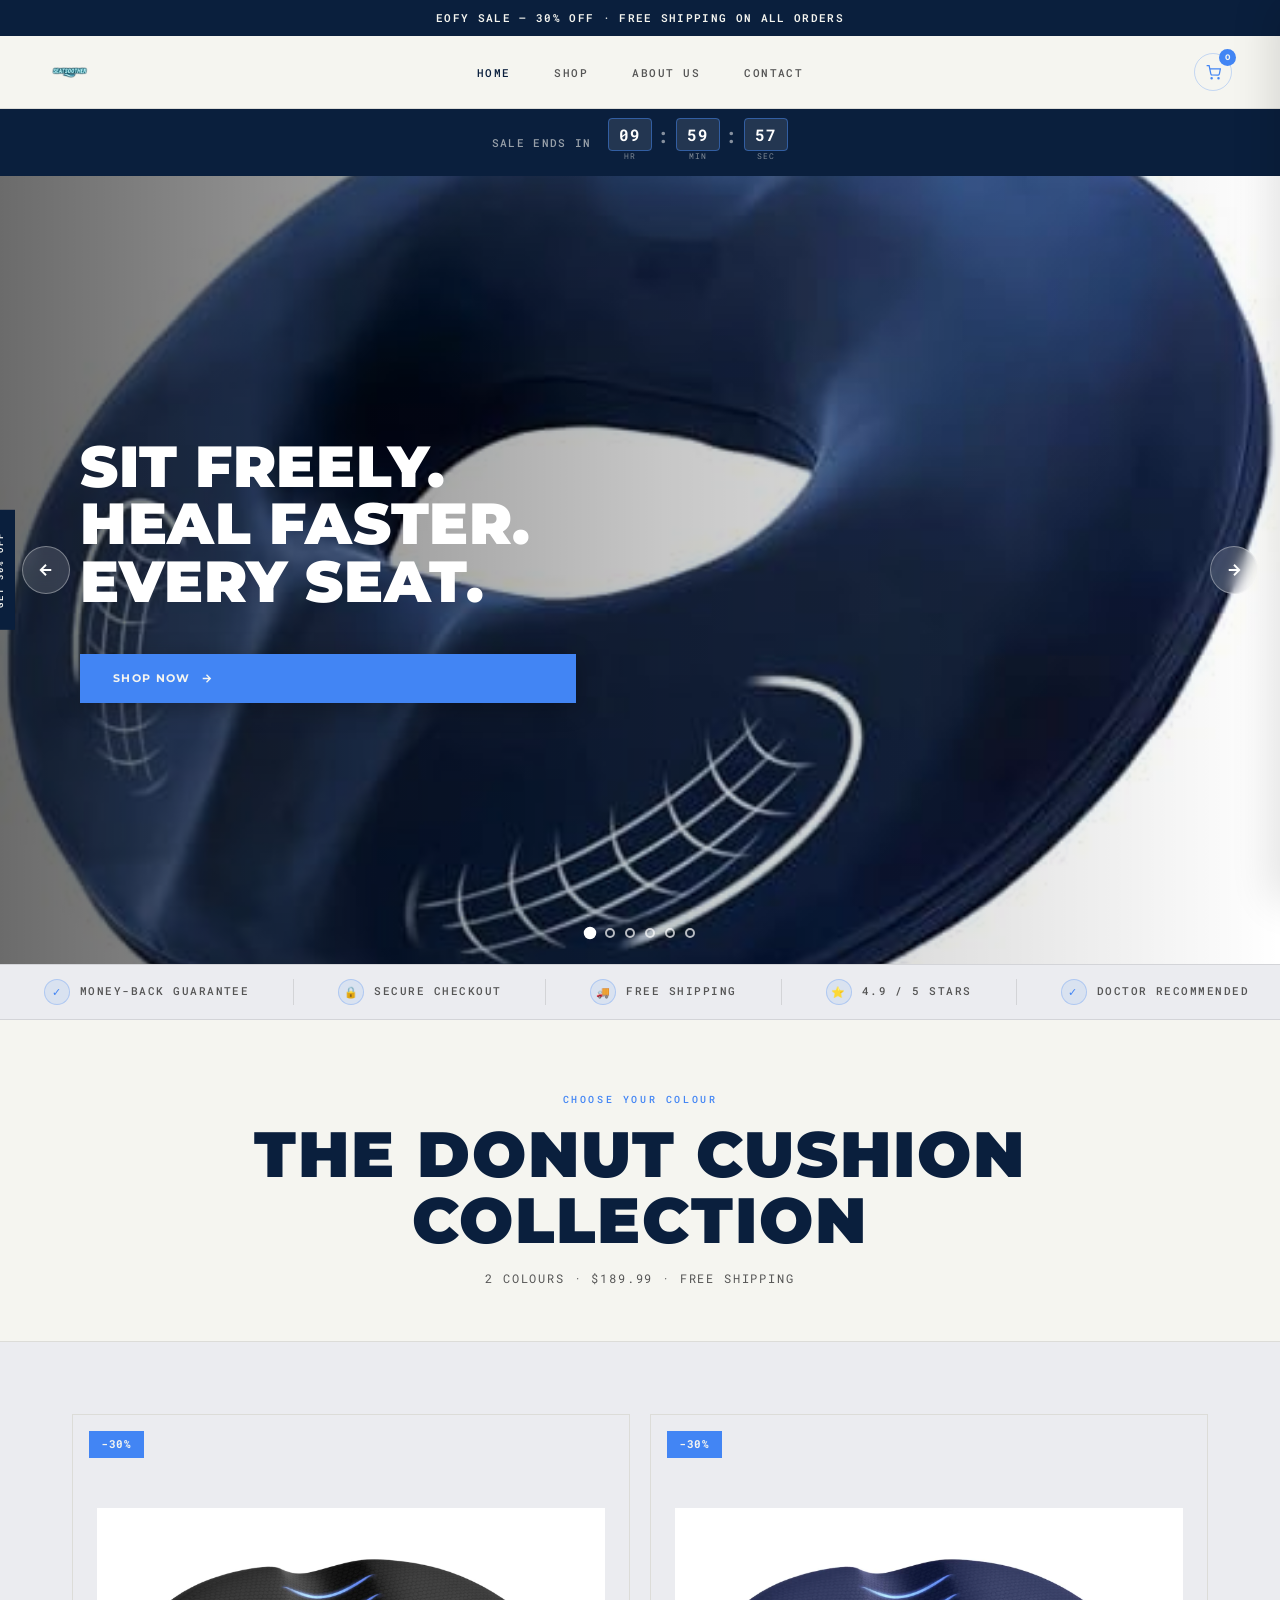
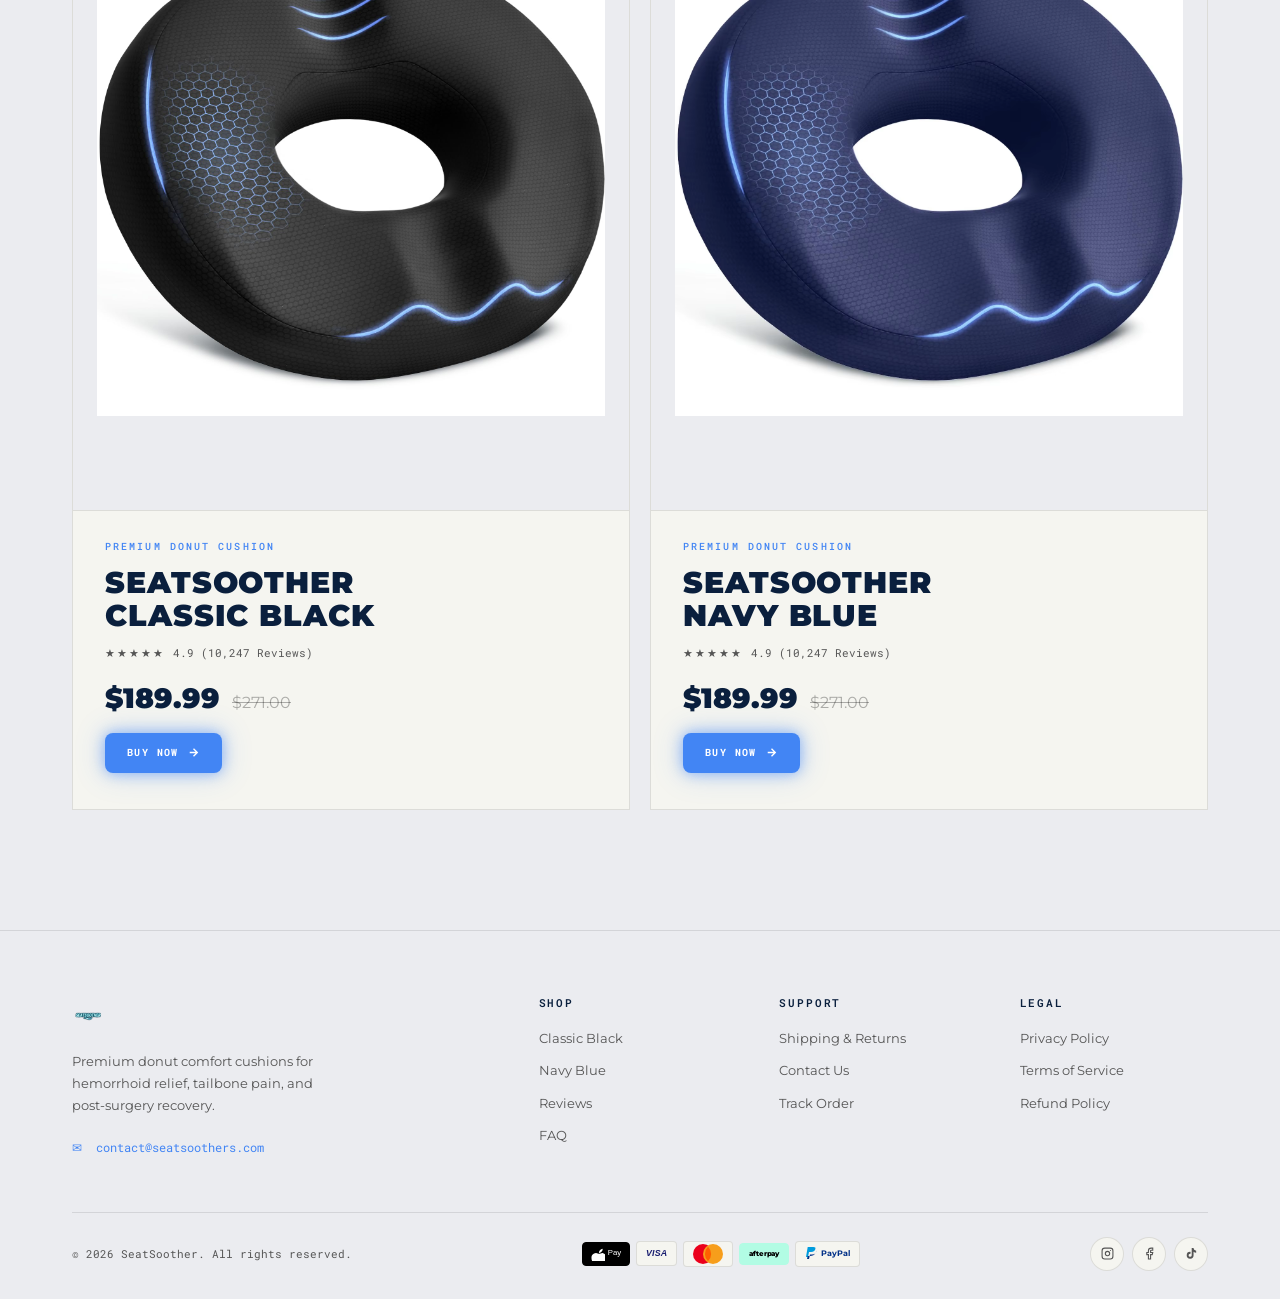
==== commit a7d7b30e: "Increase logo size 20% and fix mobile navbar overflow - Bump nav-logo img height from 47px to 56px (" ====
--- a/index.html
+++ b/index.html
@@ -83,7 +83,7 @@
   height: 72px;
 }
 .nav-logo { display: flex; align-items: center; gap: 10px; min-width: 180px; }
-.nav-logo img { height: 47px; width: auto; animation: logo-glow 2.5s ease-in-out infinite; }
+.nav-logo img { height: 56px; width: auto; animation: logo-glow 2.5s ease-in-out infinite; }
 .nav-logo-text {
   font-family: var(--font);
   font-size: 1.55rem;
@@ -825,6 +825,10 @@
   html { font-size: 9px; }
   .nav-links { display: none; }
   .hamburger { display: flex; }
+  .nav-logo { min-width: unset; flex-shrink: 0; }
+  .nav-logo img { height: 44px; }
+  .nav-actions { min-width: unset; gap: 10px; }
+  .navbar-inner { padding: 0 16px; gap: 0; }
   .ann-bar { font-size: 1rem; padding: 8px 12px; line-height: 1.6; }
   .cd-banner { flex-wrap: wrap; gap: 8px; padding: 10px 16px; justify-content: center; }
   .cd-label { width: 100%; text-align: center; font-size: 1rem; }
@@ -858,7 +862,6 @@
   .footer-inner { padding: 0 20px; }
   .footer-bottom { flex-direction: column; align-items: flex-start; gap: 12px; }
   .container { padding: 0 20px; }
-  .navbar-inner { padding: 0 16px; }
   .sticky-cta { display: flex; }
   body { padding-bottom: 72px; }
   .shop-grid { grid-template-columns: 1fr; }
@@ -871,6 +874,8 @@
 }
 @media (max-width: 480px) {
   html { font-size: 8.5px; }
+  .nav-logo img { height: 38px; }
+  .navbar-inner { padding: 0 12px; }
   .hero-title { font-size: 3.6rem; }
   .cta-title { font-size: 3.2rem; }
   .hero-left { padding: 28px 16px 24px; }
@@ -878,7 +883,6 @@
   .hero-product-img { width: 85%; }
   .carousel-dots { bottom: 16px; }
   .ann-bar { font-size: .95rem; }
-  .navbar-inner { padding: 0 12px; }
   .container { padding: 0 16px; }
   .footer-inner { padding: 0 16px; }
   .cd-unit { font-size: 1.2rem; padding: 3px 7px; }
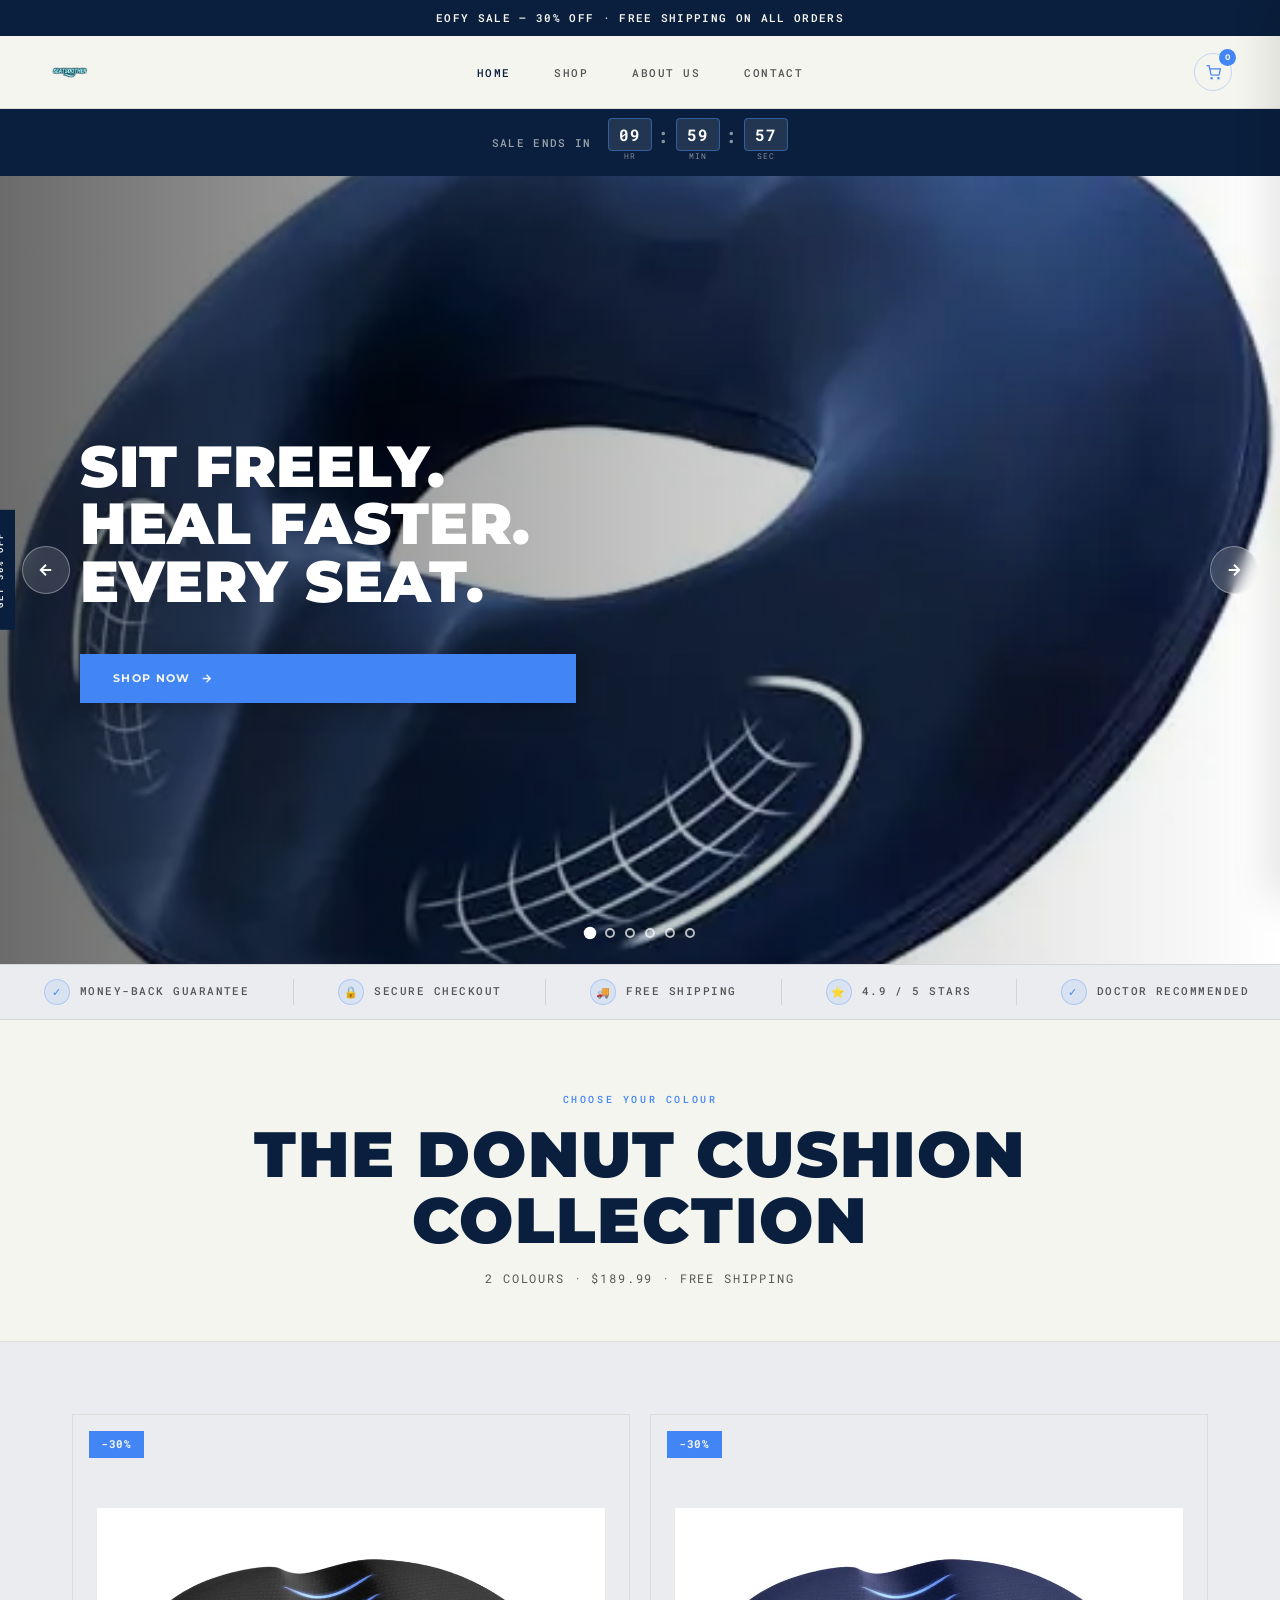
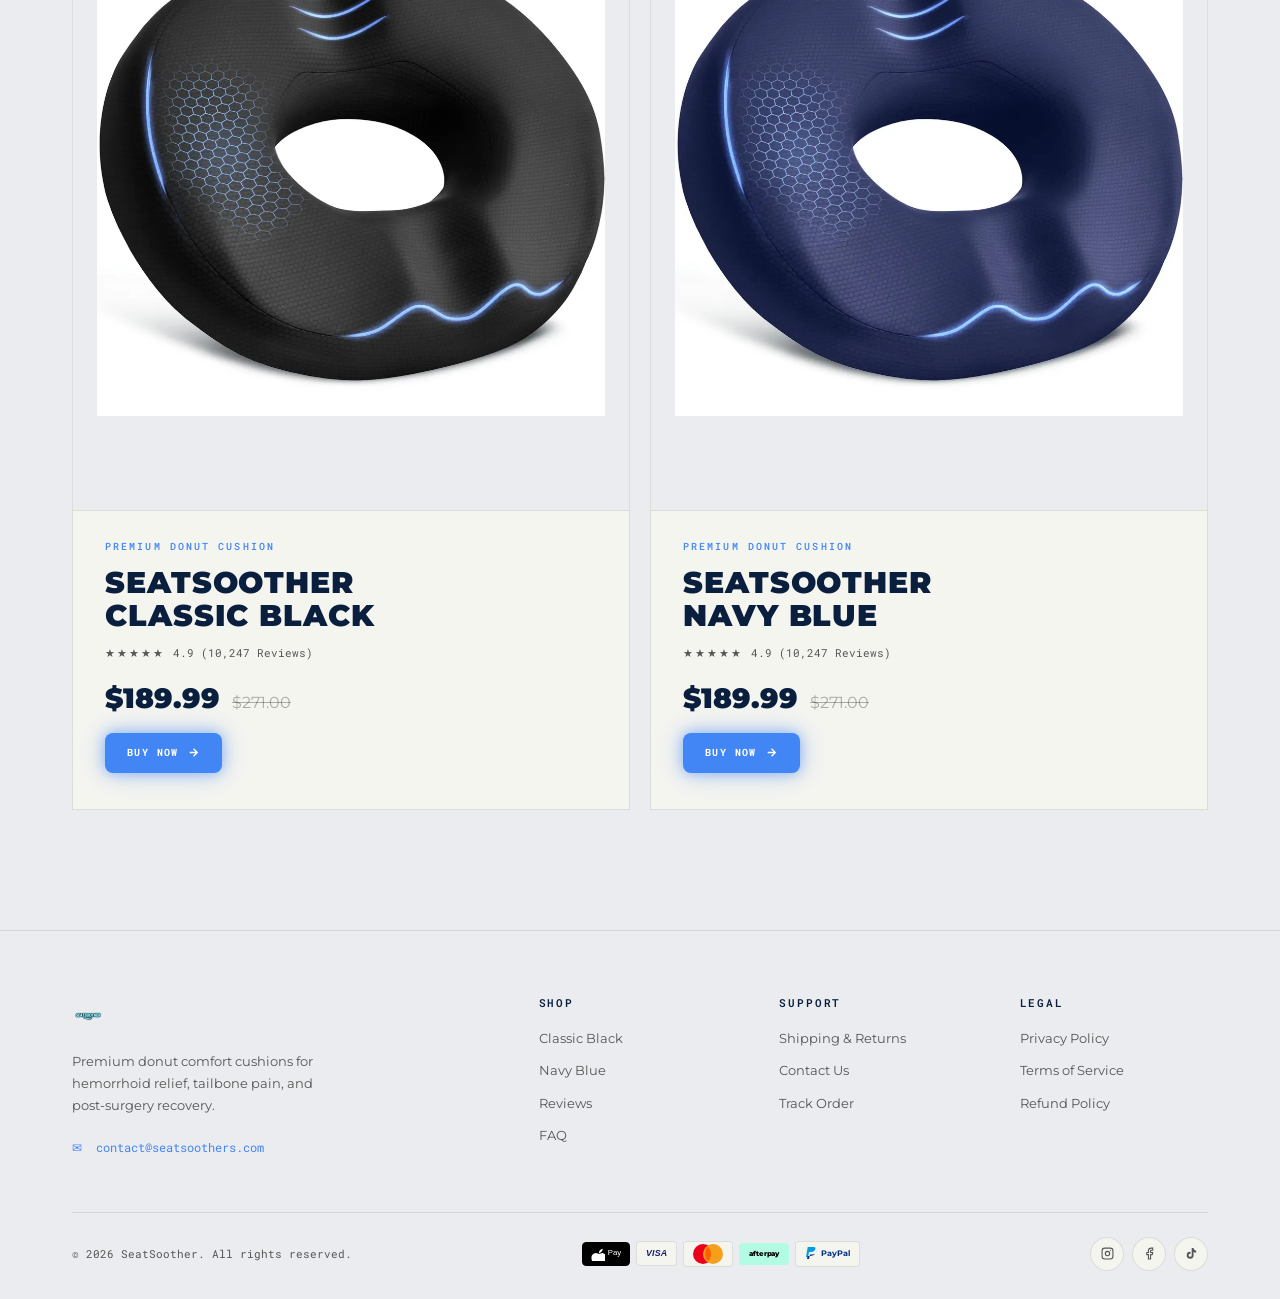
==== commit 4973dc4d: "Optimize mobile performance: WebP images, async fonts, no CLS Lighthouse mobile performance 60 -> ~9" ====
--- a/index.html
+++ b/index.html
@@ -7,7 +7,11 @@
   <meta name="description" content="Shop SeatSoother — Medical-grade memory foam donut cushion for hemorrhoid relief, tailbone pain, and post-surgery recovery. Free shipping. 30-day guarantee." />
   <link rel="preconnect" href="https://fonts.googleapis.com" />
   <link rel="preconnect" href="https://fonts.gstatic.com" crossorigin />
-  <link href="https://fonts.googleapis.com/css2?family=Montserrat:wght@400;500;600;700;800;900&family=Roboto+Mono:wght@400;500;600&display=swap" rel="stylesheet" />
+  <script>if (/[?&]p=(?!home(&|$))/.test(location.search)) document.documentElement.className += ' ss-sub';</script>
+  <link rel="preload" as="image" href="Brand_assets/opt/hero-1.webp" fetchpriority="high" />
+  <link rel="preload" as="style" href="https://fonts.googleapis.com/css2?family=Montserrat:wght@400;500;600;700;800;900&family=Roboto+Mono:wght@400;500;600&display=swap" />
+  <link rel="stylesheet" href="https://fonts.googleapis.com/css2?family=Montserrat:wght@400;500;600;700;800;900&family=Roboto+Mono:wght@400;500;600&display=swap" media="print" onload="this.media='all'" />
+  <noscript><link rel="stylesheet" href="https://fonts.googleapis.com/css2?family=Montserrat:wght@400;500;600;700;800;900&family=Roboto+Mono:wght@400;500;600&display=swap" /></noscript>
   <style>
 /* ── RESET ── */
 *, *::before, *::after { box-sizing: border-box; margin: 0; padding: 0; }
@@ -553,7 +557,7 @@
 .footer-inner { max-width: 1240px; margin: 0 auto; padding: 0 52px; }
 .footer-grid { display: grid; grid-template-columns: 2.2fr 1fr 1fr 1fr; gap: 52px; margin-bottom: 52px; }
 .footer-logo { display: flex; align-items: center; gap: 10px; margin-bottom: 14px; }
-.footer-logo img { height: 42px; animation: logo-glow 2.5s ease-in-out infinite; }
+.footer-logo img { height: 42px; width: auto; animation: logo-glow 2.5s ease-in-out infinite; }
 .footer-logo-text { font-size: 1.5rem; font-weight: 800; letter-spacing: .2em; text-transform: uppercase; color: var(--dark-blue); }
 .footer-desc { font-size: 1.25rem; color: var(--muted); line-height: 1.75; max-width: 260px; margin-bottom: 18px; }
 .footer-email { font-family: var(--mono); font-size: 1.2rem; color: var(--blue); }
@@ -1020,6 +1024,7 @@
 
 /* ── SPA ── */
 .spa-page { display: none; }
+html:not(.ss-sub) #page-home { display: block; }
 
 /* ── THANK-YOU PAGE ── */
 .ty-section {
@@ -1079,7 +1084,7 @@
                  "title":  "Sit Freely.\nHeal Faster.\nEvery Seat.",
                  "ctaText":  "Shop Now",
                  "ctaLink":  "#collection",
-                 "image":  "Brand_assets/H51704bd836974f58a15858bb623bf6bb6.jpg",
+                 "image":  "Brand_assets/opt/product-black.webp",
                  "imageAlt":  "SeatSoother Donut Cushion"
              },
     "stickyCta":  {
@@ -1095,7 +1100,7 @@
                      "black":  {
                                    "shortName":  "Classic Black",
                                    "eyebrow":  "Premium Donut Cushion",
-                                   "image":  "Brand_assets/H51704bd836974f58a15858bb623bf6bb6.jpg",
+                                   "image":  "Brand_assets/opt/product-black.webp",
                                    "imageAlt":  "SeatSoother — Classic Black",
                                    "badge":  "-30%",
                                    "priceNow":  "$189.99",
@@ -1108,7 +1113,7 @@
                      "blue":  {
                                   "shortName":  "Navy Blue",
                                   "eyebrow":  "Premium Donut Cushion",
-                                  "image":  "Brand_assets/H90ec0ec1be46449ca5e40d7792b52ae0Y.avif",
+                                  "image":  "Brand_assets/opt/product-navy.webp",
                                   "imageAlt":  "SeatSoother — Navy Blue",
                                   "badge":  "-30%",
                                   "priceNow":  "$189.99",
@@ -1137,16 +1142,16 @@
                                            "Doctor recommended for post-surgery recovery"
                                        ],
                           "gallery":  [
-                                          "Brand_assets/H51704bd836974f58a15858bb623bf6bb6.jpg",
-                                          "Brand_assets/H5926658fc38641ecadee5d9f7dc032dbR.jpg",
-                                          "Brand_assets/H172309b87342480e95aac12817264e25z.jpg",
-                                          "Brand_assets/54.png"
+                                          "Brand_assets/opt/product-black.webp",
+                                          "Brand_assets/opt/anatomy.webp",
+                                          "Brand_assets/opt/in-use.webp",
+                                          "Brand_assets/opt/usage-diagram.webp"
                                       ]
                       },
     "anatomy":  {
                     "eyebrow":  "Engineering Breakdown",
                     "title":  "Built for Precision Relief.",
-                    "image":  "Brand_assets/H5926658fc38641ecadee5d9f7dc032dbR.jpg",
+                    "image":  "Brand_assets/opt/anatomy.webp",
                     "imageAlt":  "SeatSoother anatomy diagram",
                     "features":  [
                                      {
@@ -1174,7 +1179,7 @@
     "useCases":  {
                      "eyebrow":  "Every Situation",
                      "title":  "One Cushion.\nEvery Seat.",
-                     "image":  "Brand_assets/H172309b87342480e95aac12817264e25z.jpg",
+                     "image":  "Brand_assets/opt/in-use.webp",
                      "imageAlt":  "SeatSoother in use — car seat, sofa, office chair",
                      "caption":  "Works on every surface — car, sofa, office",
                      "tag":  "Universal Fit",
@@ -1199,7 +1204,7 @@
     "howTo":  {
                   "eyebrow":  "Correct Usage",
                   "title":  "Use It Right.\nFeel It Work.",
-                  "image":  "Brand_assets/54.png",
+                  "image":  "Brand_assets/opt/usage-diagram.webp",
                   "imageAlt":  "SeatSoother correct use diagram",
                   "steps":  [
                                 {
@@ -1329,7 +1334,7 @@
 <nav class="navbar">
   <div class="navbar-inner">
     <a href="index.html" class="nav-logo">
-      <img src="Brand_assets/Logo final.png" alt="SeatSoother" />
+      <img src="Brand_assets/opt/logo.webp" alt="SeatSoother" width="128" height="168" decoding="async" loading="lazy" />
     </a>
     <ul class="nav-links">
       <li><a href="index.html" class="active">Home</a></li>
@@ -1381,22 +1386,22 @@
 
     <div class="carousel-slides">
       <div class="carousel-slide active">
-        <img src="Brand_assets/carousel 1.jpg" alt="SeatSoother lifestyle" loading="eager" />
+        <img src="Brand_assets/opt/hero-1.webp" alt="SeatSoother lifestyle" width="489" height="383" fetchpriority="high" decoding="async" />
       </div>
       <div class="carousel-slide">
-        <img src="Brand_assets/carousel 2.jpg" alt="SeatSoother comfort" loading="lazy" />
+        <img data-src="Brand_assets/opt/hero-2.webp" data-srcset="Brand_assets/opt/hero-2-sm.webp 640w, Brand_assets/opt/hero-2.webp 1200w" sizes="100vw" alt="SeatSoother comfort" loading="lazy" decoding="async" />
       </div>
       <div class="carousel-slide">
-        <img src="Brand_assets/carousel 3.png" alt="SeatSoother relief" loading="lazy" />
+        <img data-src="Brand_assets/opt/hero-3.webp" data-srcset="Brand_assets/opt/hero-3-sm.webp 640w, Brand_assets/opt/hero-3.webp 1200w" sizes="100vw" alt="SeatSoother relief" loading="lazy" decoding="async" />
       </div>
       <div class="carousel-slide">
-        <img src="Brand_assets/carousel 5.webp" alt="SeatSoother in use" loading="lazy" />
+        <img data-src="Brand_assets/opt/hero-5.webp" data-srcset="Brand_assets/opt/hero-5-sm.webp 640w, Brand_assets/opt/hero-5.webp 1200w" sizes="100vw" alt="SeatSoother in use" loading="lazy" decoding="async" />
       </div>
       <div class="carousel-slide">
-        <img src="Brand_assets/carousel 8.avif" alt="SeatSoother cushion" loading="lazy" />
+        <img data-src="Brand_assets/opt/hero-8.webp" data-srcset="Brand_assets/opt/hero-8-sm.webp 640w, Brand_assets/opt/hero-8.webp 1200w" sizes="100vw" alt="SeatSoother cushion" loading="lazy" decoding="async" />
       </div>
       <div class="carousel-slide">
-        <img src="Brand_assets/carousel 11.jpg" alt="SeatSoother healing" loading="lazy" />
+        <img data-src="Brand_assets/opt/hero-11.webp" data-srcset="Brand_assets/opt/hero-11-sm.webp 640w, Brand_assets/opt/hero-11.webp 1200w" sizes="100vw" alt="SeatSoother healing" loading="lazy" decoding="async" />
       </div>
     </div>
 
@@ -1460,7 +1465,7 @@
         <!-- BLACK -->
         <a href="product.html?color=black" class="coll-card fade-up">
           <div class="coll-card-img">
-            <img src="Brand_assets/H51704bd836974f58a15858bb623bf6bb6.jpg" alt="SeatSoother — Classic Black" />
+            <img src="Brand_assets/opt/product-black.webp" alt="SeatSoother — Classic Black" loading="lazy" decoding="async" />
             <span class="coll-badge">-30%</span>
           </div>
           <div class="coll-card-body">
@@ -1483,7 +1488,7 @@
         <!-- BLUE -->
         <a href="product.html?color=blue" class="coll-card fade-up">
           <div class="coll-card-img">
-            <img src="Brand_assets/H90ec0ec1be46449ca5e40d7792b52ae0Y.avif" alt="SeatSoother — Navy Blue" />
+            <img src="Brand_assets/opt/product-navy.webp" alt="SeatSoother — Navy Blue" loading="lazy" decoding="async" />
             <span class="coll-badge">-30%</span>
           </div>
           <div class="coll-card-body">
@@ -1612,20 +1617,20 @@
         <!-- GALLERY -->
         <div class="product-gallery fade-up">
           <div class="product-main-img">
-            <img id="mainProductImg" src="Brand_assets/H51704bd836974f58a15858bb623bf6bb6.jpg" alt="SeatSoother Donut Cushion" />
+            <img id="mainProductImg" src="Brand_assets/opt/product-black.webp" alt="SeatSoother Donut Cushion" />
           </div>
           <div class="product-thumbs">
-            <div class="product-thumb active" data-src="Brand_assets/H51704bd836974f58a15858bb623bf6bb6.jpg" id="thumb0Wrap">
-              <img id="thumb0" src="Brand_assets/H51704bd836974f58a15858bb623bf6bb6.jpg" alt="Product" />
+            <div class="product-thumb active" data-src="Brand_assets/opt/product-black.webp" id="thumb0Wrap">
+              <img id="thumb0" src="Brand_assets/opt/product-black-sm.webp" alt="Product" />
             </div>
-            <div class="product-thumb" data-src="Brand_assets/H5926658fc38641ecadee5d9f7dc032dbR.jpg">
-              <img src="Brand_assets/H5926658fc38641ecadee5d9f7dc032dbR.jpg" alt="Anatomy view" />
+            <div class="product-thumb" data-src="Brand_assets/opt/anatomy.webp">
+              <img src="Brand_assets/opt/anatomy-sm.webp" alt="Anatomy view" loading="lazy" decoding="async" />
             </div>
-            <div class="product-thumb" data-src="Brand_assets/H172309b87342480e95aac12817264e25z.jpg">
-              <img src="Brand_assets/H172309b87342480e95aac12817264e25z.jpg" alt="In use" />
+            <div class="product-thumb" data-src="Brand_assets/opt/in-use.webp">
+              <img src="Brand_assets/opt/in-use-sm.webp" alt="In use" loading="lazy" decoding="async" />
             </div>
-            <div class="product-thumb" data-src="Brand_assets/54.png">
-              <img src="Brand_assets/54.png" alt="Usage diagram" />
+            <div class="product-thumb" data-src="Brand_assets/opt/usage-diagram.webp">
+              <img src="Brand_assets/opt/usage-diagram-sm.webp" alt="Usage diagram" loading="lazy" decoding="async" />
             </div>
           </div>
         </div>
@@ -1728,7 +1733,7 @@
       </div>
       <div class="anatomy-grid">
         <div class="anatomy-img-wrap fade-up">
-          <img src="Brand_assets/H5926658fc38641ecadee5d9f7dc032dbR.jpg" alt="SeatSoother anatomy diagram" />
+          <img src="Brand_assets/opt/anatomy.webp" alt="SeatSoother anatomy diagram" loading="lazy" decoding="async" />
         </div>
         <div class="anatomy-features fade-up">
           <div class="anat-feat">
@@ -1762,7 +1767,7 @@
         <h2 class="section-title">One Cushion.<br /><span>Every Seat.</span></h2>
       </div>
       <div class="use-cases-img-wrap fade-up">
-        <img src="Brand_assets/H172309b87342480e95aac12817264e25z.jpg" alt="SeatSoother in use — car seat, sofa, office chair" />
+        <img src="Brand_assets/opt/in-use.webp" alt="SeatSoother in use — car seat, sofa, office chair" loading="lazy" decoding="async" />
         <div class="use-cases-caption">
           <p>Works on every surface — car, sofa, office</p>
           <span class="use-tag">Universal Fit</span>
@@ -1799,7 +1804,7 @@
       </div>
       <div class="how-grid">
         <div class="how-img-wrap fade-up">
-          <img src="Brand_assets/54.png" alt="SeatSoother correct use diagram" />
+          <img src="Brand_assets/opt/usage-diagram.webp" alt="SeatSoother correct use diagram" loading="lazy" decoding="async" />
         </div>
         <div class="fade-up">
           <div class="how-steps">
@@ -1970,7 +1975,7 @@
     <div class="footer-grid">
       <div>
         <div class="footer-logo">
-          <img src="Brand_assets/Logo final.png" alt="SeatSoother" />
+          <img src="Brand_assets/opt/logo.webp" alt="SeatSoother" width="128" height="168" loading="lazy" decoding="async" />
         </div>
         <p class="footer-desc">Premium donut comfort cushions for hemorrhoid relief, tailbone pain, and post-surgery recovery.</p>
         <a href="mailto:contact@seatsoothers.com" class="footer-email">&#9993;&nbsp; contact@seatsoothers.com</a>
@@ -2162,8 +2167,8 @@
     var products = window.SITE_CONFIG && window.SITE_CONFIG.products;
     if (products && products[color] && products[color].image) return products[color].image;
     return color === 'blue'
-      ? 'Brand_assets/H90ec0ec1be46449ca5e40d7792b52ae0Y.avif'
-      : 'Brand_assets/H51704bd836974f58a15858bb623bf6bb6.jpg';
+      ? 'Brand_assets/opt/product-navy.webp'
+      : 'Brand_assets/opt/product-black.webp';
   }
 
   function renderItems() {
@@ -3367,8 +3372,8 @@
       blue:  { label: p.blue.shortName,  img: p.blue.image,  alt: p.blue.imageAlt,  cartName: p.blue.cartName  }
     };
     return {
-      black: { label: 'Classic Black', img: 'Brand_assets/H51704bd836974f58a15858bb623bf6bb6.jpg',  alt: 'SeatSoother — Classic Black', cartName: 'SeatSoother Classic Black' },
-      blue:  { label: 'Navy Blue',     img: 'Brand_assets/H90ec0ec1be46449ca5e40d7792b52ae0Y.avif', alt: 'SeatSoother — Navy Blue',    cartName: 'SeatSoother Navy Blue'    }
+      black: { label: 'Classic Black', img: 'Brand_assets/opt/product-black.webp',  alt: 'SeatSoother — Classic Black', cartName: 'SeatSoother Classic Black' },
+      blue:  { label: 'Navy Blue',     img: 'Brand_assets/opt/product-navy.webp', alt: 'SeatSoother — Navy Blue',    cartName: 'SeatSoother Navy Blue'    }
     };
   }
   var currentColor    = 'black';
@@ -3557,7 +3562,17 @@
     });
   }
 
-  removeLogoBg();
+
+
+  /* Load remaining hero slides only after the page has finished loading */
+  function loadHeroSlides() {
+    document.querySelectorAll('.carousel-slide img[data-src]').forEach(function (img) {
+      img.srcset = img.dataset.srcset; img.src = img.dataset.src;
+      img.removeAttribute('data-src'); img.removeAttribute('data-srcset');
+    });
+  }
+  if (document.readyState === 'complete') loadHeroSlides();
+  else window.addEventListener('load', function () { setTimeout(loadHeroSlides, 300); }, { once: true });
 
   /* ══════════════════════════════════════════
      HERO CAROUSEL
